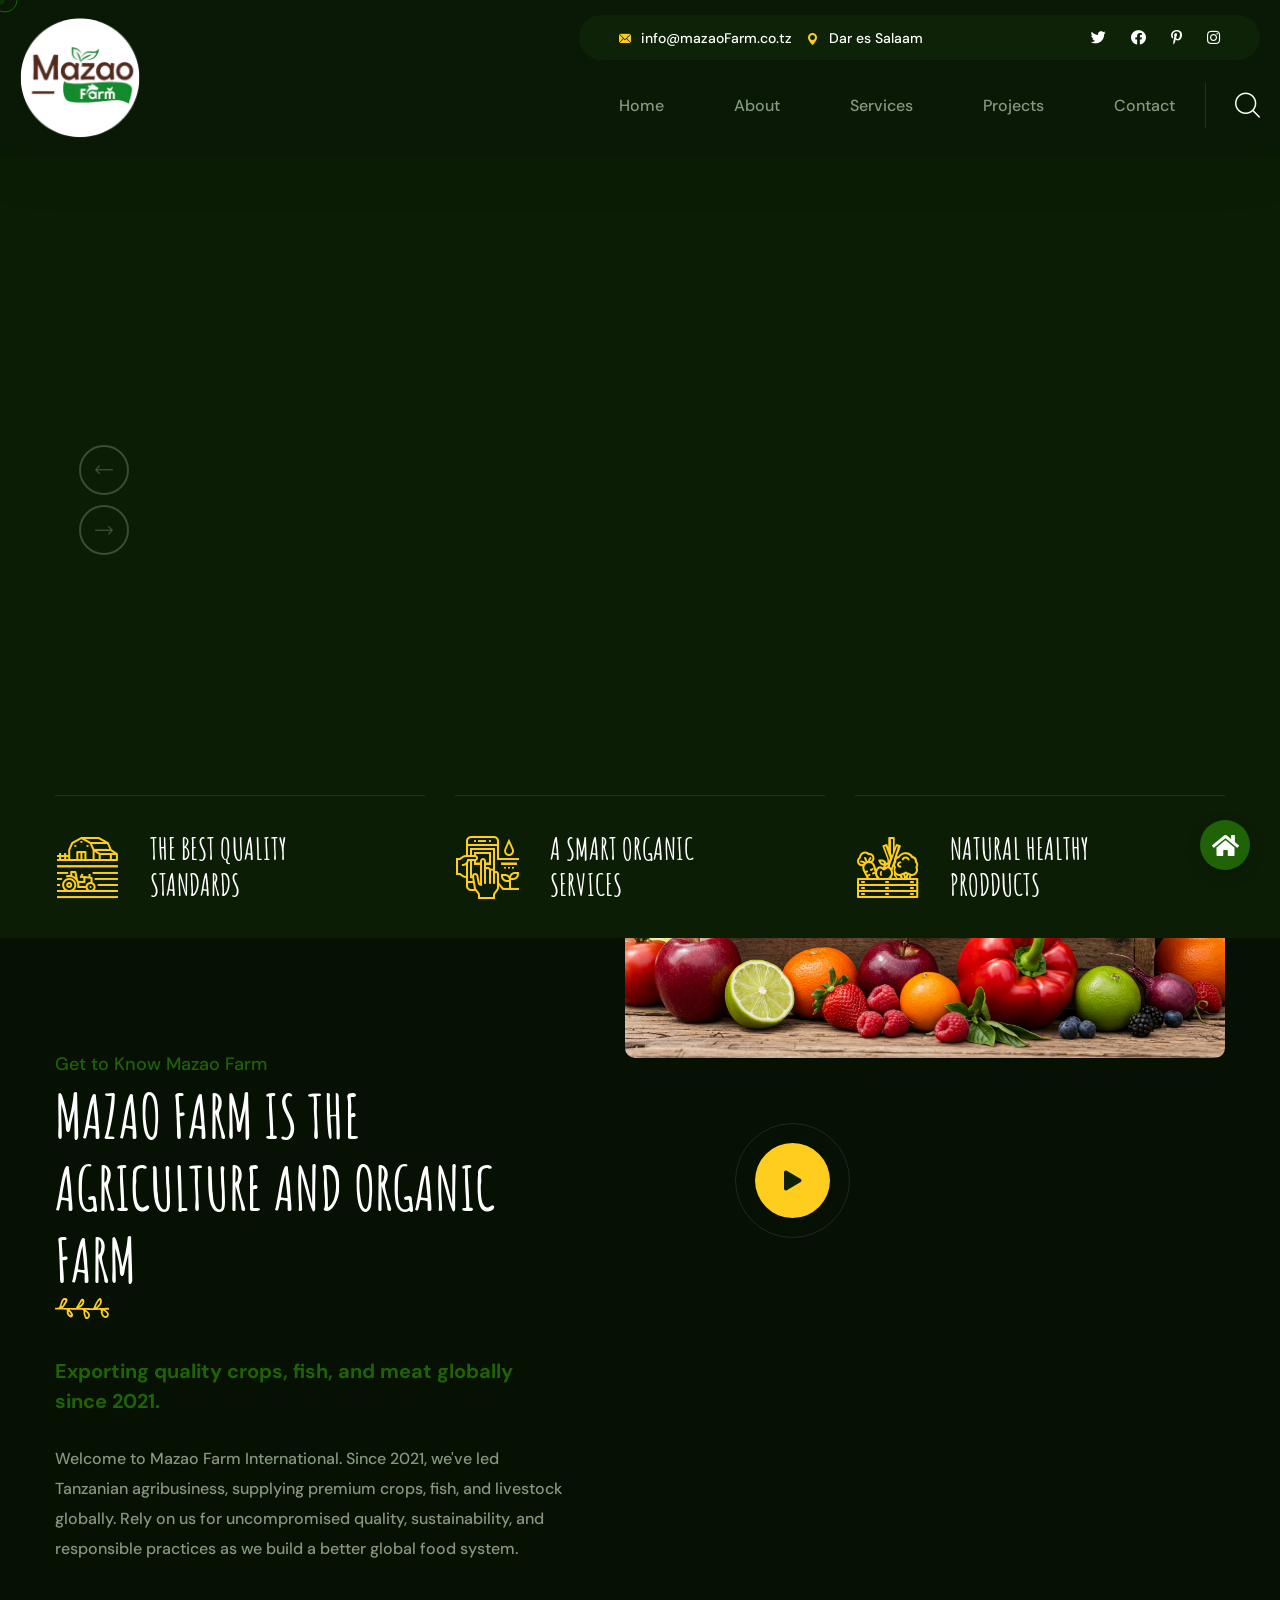
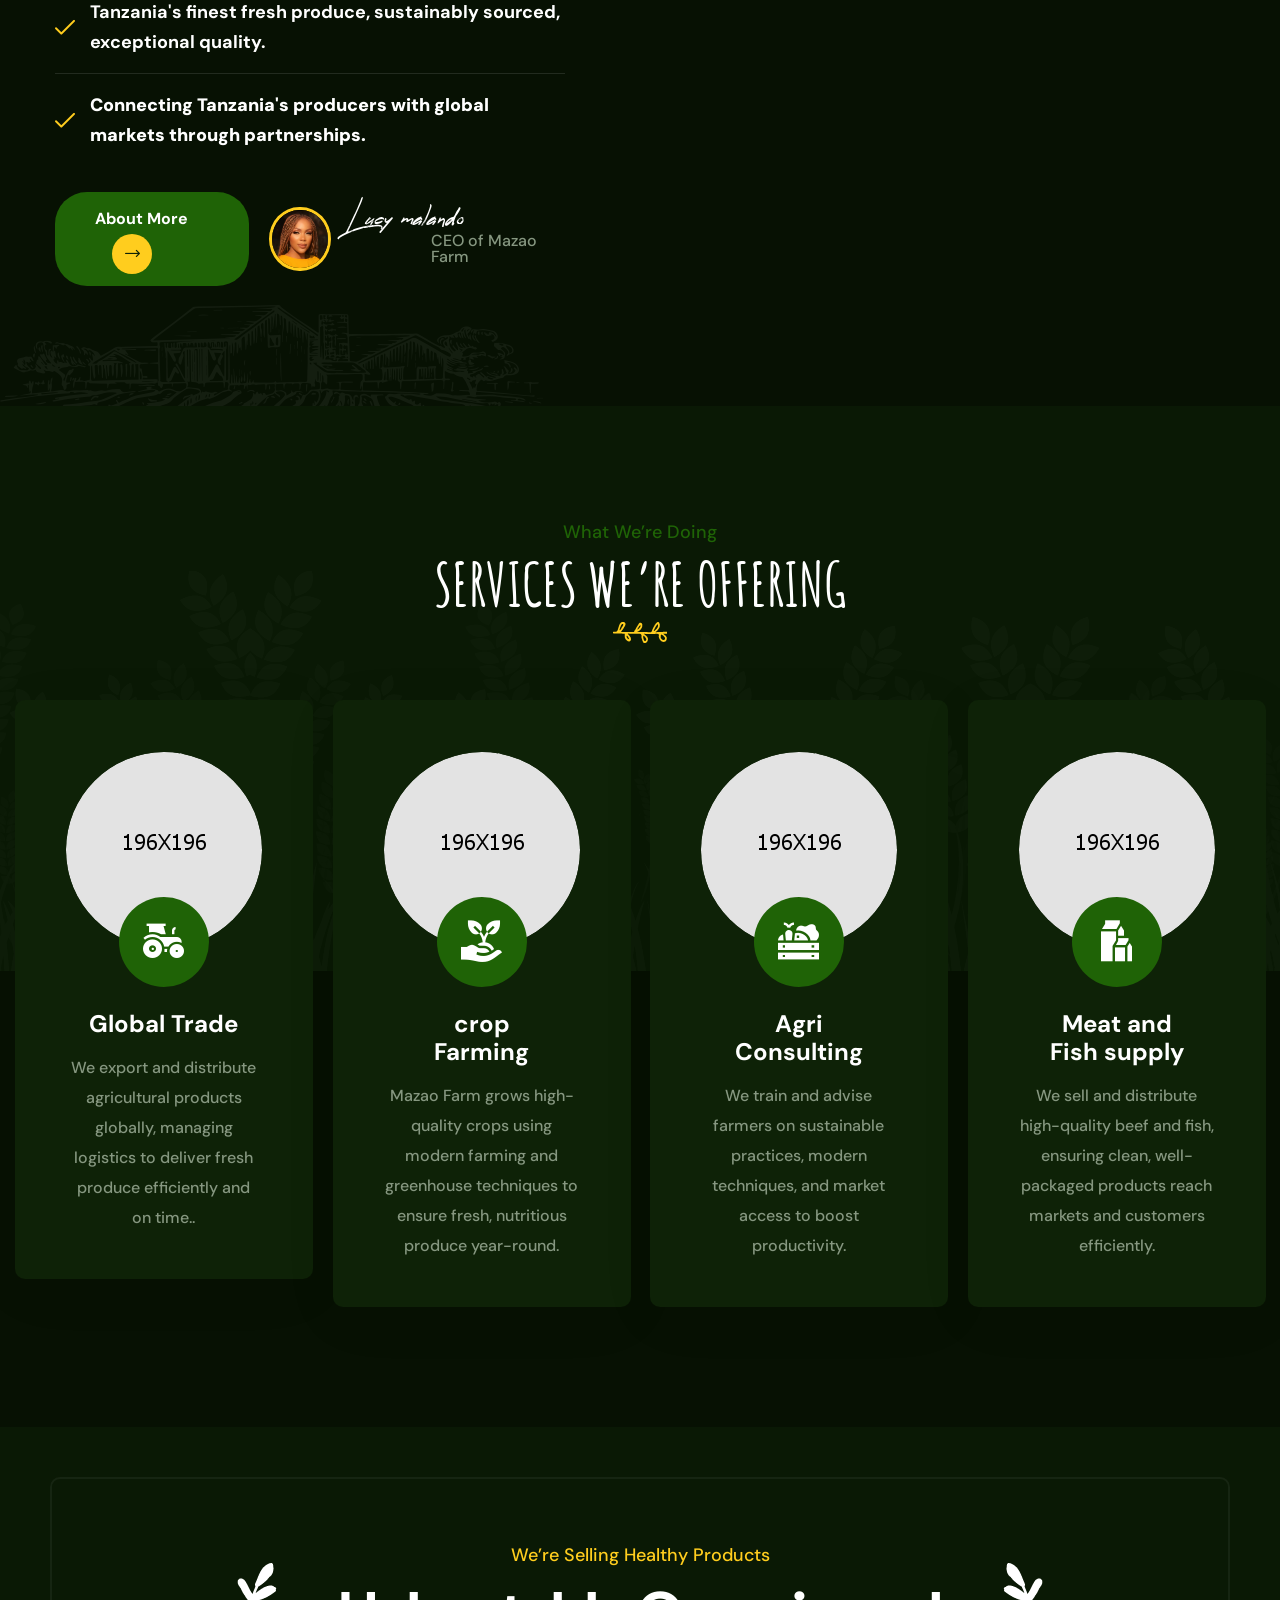
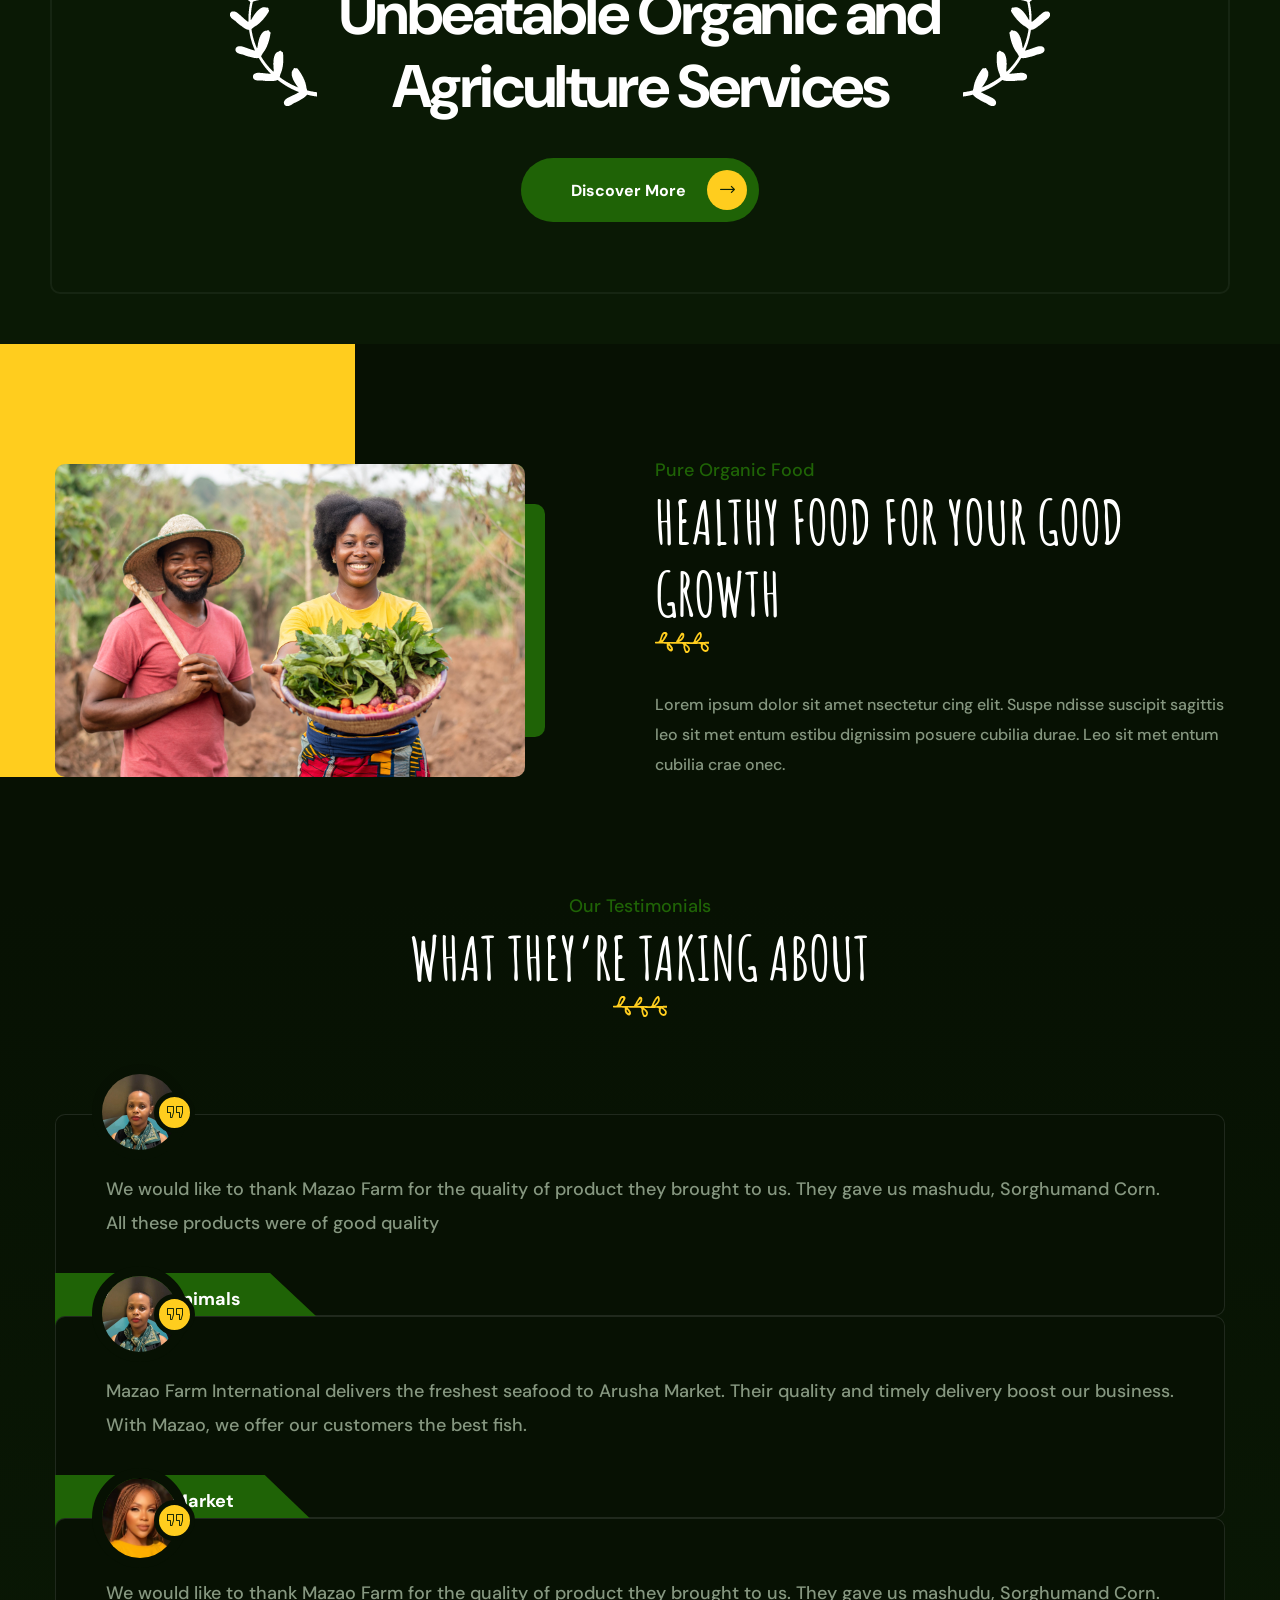
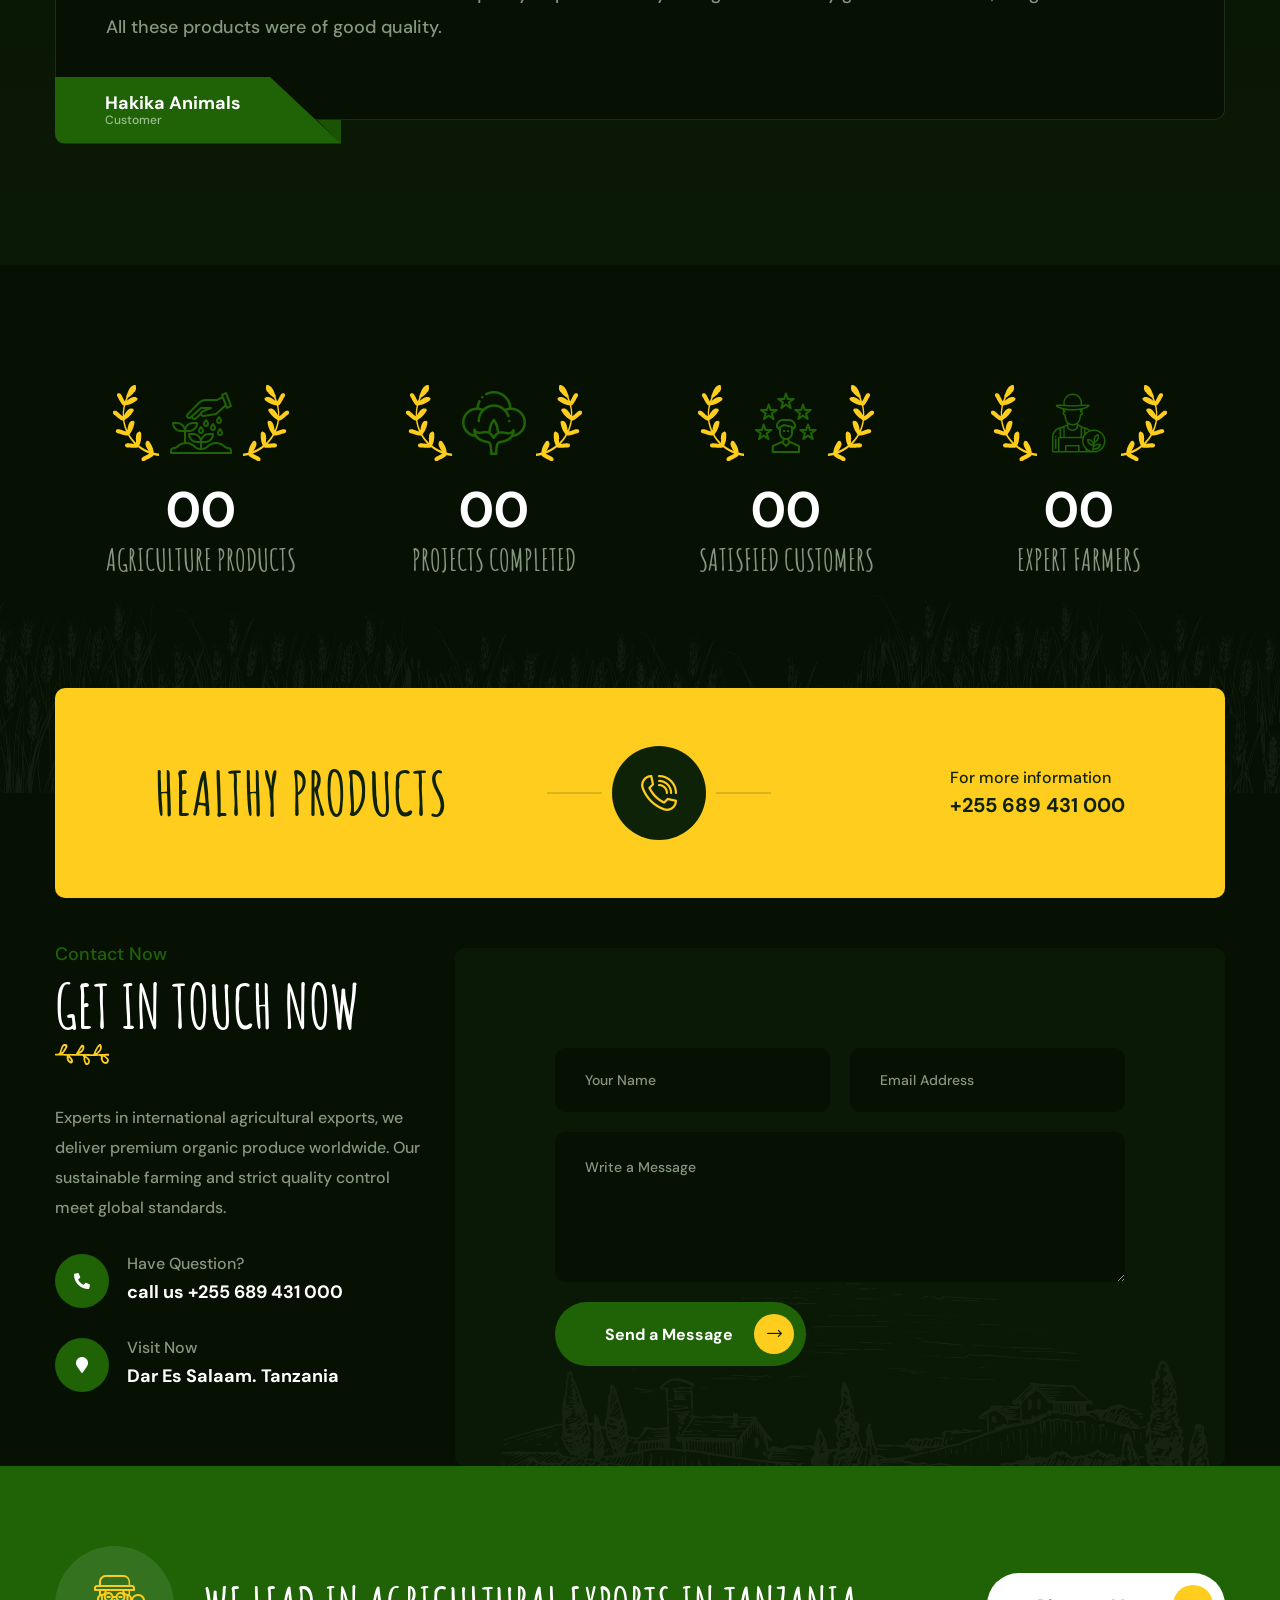
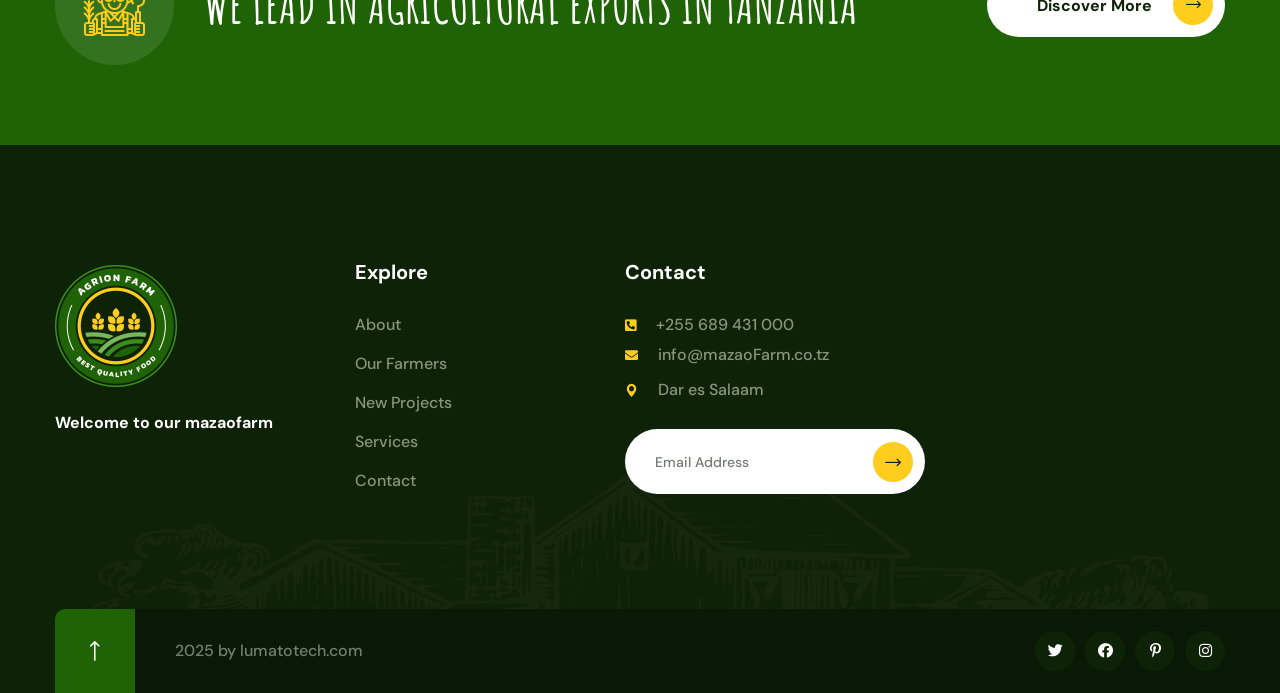
==== index.html @ 0cb4d377 "lazy loading" ====
<!DOCTYPE html>
<html lang="en">

<head>
    <meta charset="UTF-8" />
    <meta name="viewport" content="width=device-width, initial-scale=1.0" />
    <title> Mazao Farm</title>
    <!-- favicons Icons -->
    <link rel="apple-touch-icon" sizes="180x180" href="assets/images/favicons/apple-touch-icon.png" />
    <link rel="icon" type="image/png" sizes="32x32" href="assets/images/favicons/favicon-32x32.png" />
    <link rel="icon" type="image/png" sizes="16x16" href="assets/images/favicons/favicon-16x16.png" />
    <link rel="manifest" href="assets/images/favicons/site.webmanifest" />
    <meta name="description" content="Mazao Farm - Premium Agricultural Products and Services" />

    <!-- Preload critical resources -->
    <link rel="preload" href="assets/images/backgrounds/main-slider-1-1.jpg" as="image" media="(min-width: 768px)">
    <link rel="preload" href="assets/vendors/fontawesome/webfonts/fa-solid-900.woff2" as="font" type="font/woff2"
        crossorigin>
    <link rel="preconnect" href="https://fonts.gstatic.com" crossorigin>
    <link rel="dns-prefetch" href="https://fonts.gstatic.com">

    <!-- Preload critical CSS -->
    <link rel="preload" href="assets/css/performance.css" as="style" onload="this.onload=null;this.rel='stylesheet'">
    <noscript>
        <link rel="stylesheet" href="assets/css/performance.css">
    </noscript>

    <!-- fonts -->
    <link rel="preconnect" href="https://fonts.googleapis.com">

    <link rel="preconnect" href="https://fonts.gstatic.com" crossorigin>

    <link
        href="https://fonts.googleapis.com/css2?family=DM+Sans:ital,wght@0,400;0,500;0,700;1,400;1,500;1,700&display=swap"
        rel="stylesheet">
    <link href="https://fonts.googleapis.com/css2?family=Amatic+SC:wght@400;700&display=swap" rel="stylesheet">

    <link rel="stylesheet" href="assets/vendors/bootstrap/css/bootstrap.min.css" />
    <link rel="stylesheet" href="assets/vendors/animate/animate.min.css" />
    <link rel="stylesheet" href="assets/vendors/animate/custom-animate.css" />
    <link rel="stylesheet" href="assets/vendors/fontawesome/css/all.min.css" />
    <link rel="stylesheet" href="assets/vendors/jarallax/jarallax.css" />
    <link rel="stylesheet" href="assets/vendors/jquery-magnific-popup/jquery.magnific-popup.css" />
    <link rel="stylesheet" href="assets/vendors/nouislider/nouislider.min.css" />
    <link rel="stylesheet" href="assets/vendors/nouislider/nouislider.pips.css" />
    <link rel="stylesheet" href="assets/vendors/odometer/odometer.min.css" />
    <link rel="stylesheet" href="assets/vendors/swiper/swiper.min.css" />
    <link rel="stylesheet" href="assets/vendors/agrion-icons/style.css">
    <link rel="stylesheet" href="assets/vendors/tiny-slider/tiny-slider.min.css" />
    <link rel="stylesheet" href="assets/vendors/reey-font/stylesheet.css" />
    <link rel="stylesheet" href="assets/vendors/owl-carousel/owl.carousel.min.css" />
    <link rel="stylesheet" href="assets/vendors/owl-carousel/owl.theme.default.min.css" />
    <link rel="stylesheet" href="assets/vendors/bxslider/jquery.bxslider.css" />
    <link rel="stylesheet" href="assets/vendors/bootstrap-select/css/bootstrap-select.min.css" />
    <link rel="stylesheet" href="assets/vendors/vegas/vegas.min.css" />
    <link rel="stylesheet" href="assets/vendors/jquery-ui/jquery-ui.css" />
    <link rel="stylesheet" href="assets/vendors/timepicker/timePicker.css" />

    <!-- template styles -->
    <link rel="stylesheet" href="assets/css/agrion.css" />
    <link rel="stylesheet" href="assets/css/agrion-responsive.css" />
    <link rel="stylesheet" href="assets/css/agrion-dark.css" />
    <link rel="stylesheet" href="assets/css/fixed-home-btn.css" />
    <link rel="stylesheet" href="assets/css/performance.css" media="print" onload="this.media='all'" />
</head>

<body class="custom-cursor no-js">

    <div class="custom-cursor__cursor"></div>
    <div class="custom-cursor__cursor-two"></div>





    <div class="preloader" aria-hidden="true">
        <div class="preloader__image">
            <div class="loading-bg" style="width: 100%; height: 100%;"></div>
        </div>
    </div>
    <!-- /.preloader -->


    <div class="page-wrapper">
        <header class="main-header">
            <div class="main-header__wrapper">
                <div class="main-header__wrapper-inner">
                    <div class="main-header__logo">
                        <a href="index.html"><img src="assets/images/resources/logo-1.png" alt="" width="122"
                                height="122"></a>
                    </div>
                    <div class="main-header__menu-box">
                        <div class="main-header__menu-box-top">
                            <ul class="list-unstyled main-header__contact-list">
                                <li>
                                    <div class="icon">
                                        <i class="icon-email"></i>
                                    </div>
                                    <div class="text">
                                        <p><a href="mailto:info@mazaoFarm.co.tz">info@mazaoFarm.co.tz</a></p>
                                    </div>
                                </li>
                                <li>
                                    <div class="icon">
                                        <i class="icon-pin"></i>
                                    </div>
                                    <div class="text">
                                        <p>Dar es Salaam</p>
                                    </div>
                                </li>
                            </ul>
                            <div class="main-header__social">
                                <a href="#"><i class="fab fa-twitter"></i></a>
                                <a href="#"><i class="fab fa-facebook"></i></a>
                                <a href="#"><i class="fab fa-pinterest-p"></i></a>
                                <a href="#"><i class="fab fa-instagram"></i></a>
                            </div>
                        </div>
                        <div class="main-header__menu-box-bottom">
                            <nav class="main-menu">
                                <div class="main-menu__wrapper">
                                    <div class="main-menu__wrapper-inner">
                                        <div class="main-menu__left">
                                            <div class="main-menu__main-menu-box">
                                                <a href="#" class="mobile-nav__toggler"><i class="fa fa-bars"></i></a>
                                                <ul class="main-menu__list">
                                                    <li>
                                                        <a href="#">Home</a>
                                                    </li>
                                                    <li>
                                                        <a href="#about">About</a>
                                                    </li>
                                                    <li class="dropdown">
                                                        <a href="#services">Services</a>
                                                        <ul class="shadow-box">
                                                            <li><a href="#services">Crop Farming</a>
                                                            </li>
                                                            <li><a href="#services">Agri Consulting</a>
                                                            </li>
                                                            <li><a href="#services">Meat and Fish supply</a></li>

                                                        </ul>
                                                    </li>
                                                    <li class="dropdown">
                                                        <a href="#">Projects</a>
                                                        <ul class="shadow-box">
                                                            <li><a href="#">Hakika Animals</a></li>
                                                            <li><a href="#">Arusha Market</a></li>
                                                            <li><a href="#">Hakika Fisheries</a></li>
                                                        </ul>
                                                    </li>
                                                    <li>
                                                        <a href="#contacts">Contact</a>
                                                    </li>
                                                </ul>
                                            </div>
                                        </div>
                                        <div class="main-menu__right">
                                            <div class="main-menu__search-cart-btn-box">
                                                <div class="main-menu__search-box">
                                                    <a href="#"
                                                        class="main-menu__search search-toggler icon-magnifying-glass"></a>
                                                </div>
                                                <div class="main-menu__cart-box">
                                                    <a href="cart.html" class="main-menu__cart icon-shopping-cart"></a>
                                                </div>
                                                <div class="main-menu__btn-box">
                                                    <a href="contact.html" class="thm-btn main-menu__btn">Get Free Quote
                                                        <i class="icon-right-arrow"></i> </a>
                                                </div>
                                            </div>
                                        </div>
                                    </div>
                                </div>
                            </nav>
                        </div>
                    </div>
                    <div class="main-header__phone-contact-box">
                        <div class="main-header__phone-number">
                            <a href="tel:9200886823">+92 (0088) 6823</a>
                        </div>
                        <div class="main-header__call-box">
                            <div class="main-header__call-inner">
                                <div class="main-header__call-icon">
                                    <span class="fas fa-phone"></span>
                                </div>
                            </div>
                        </div>
                    </div>
                </div>
            </div>
        </header>

        <div class="stricky-header stricked-menu main-menu">
            <div class="sticky-header__content"></div><!-- /.sticky-header__content -->
        </div><!-- /.stricky-header -->

        <!--Main Slider Start-->
        <section class="main-slider clearfix">
            <div class="swiper-container thm-swiper__slider" data-swiper-options='{"slidesPerView": 1, "loop": true,
                "effect": "fade",
                "pagination": {
                "el": "#main-slider-pagination",
                "type": "bullets",
                "clickable": true
                },
                "navigation": {
                "nextEl": "#main-slider__swiper-button-next",
                "prevEl": "#main-slider__swiper-button-prev"
                },
                "autoplay": {
                "delay": 5000
                }}'>
                <div class="swiper-wrapper">

                    <div class="swiper-slide">
                        <div class="image-layer" data-background="assets/images/backgrounds/main-slider-1-1.jpg"></div>
                        <!-- /.image-layer -->
                        <div class="container">
                            <div class="row">
                                <div class="col-xl-12">
                                    <div class="main-slider__content">
                                        <p class="main-slider__sub-title">We deliver quality products</p>
                                        <h2 class="main-slider__title">Agriculture.</h2>
                                        <div class="main-slider__btn-box">
                                            <a href="#" class="thm-btn main-slider__btn">Discover More <i
                                                    class="icon-right-arrow"></i> </a>
                                        </div>
                                    </div>
                                </div>
                            </div>
                        </div>
                    </div>

                    <div class="swiper-slide">
                        <div class="image-layer" data-background="assets/images/backgrounds/main-slider-1-2.jpg"></div>
                        <!-- /.image-layer -->
                        <div class="container">
                            <div class="row">
                                <div class="col-xl-12">
                                    <div class="main-slider__content">
                                        <p class="main-slider__sub-title">We are Producing Natural Products</p>
                                        <h2 class="main-slider__title">Agriculture.</h2>
                                        <div class="main-slider__btn-box">
                                            <a href="#" class="thm-btn main-slider__btn">Discover More <i
                                                    class="icon-right-arrow"></i> </a>
                                        </div>
                                    </div>
                                </div>
                            </div>
                        </div>
                    </div>

                    <div class="swiper-slide">
                        <div class="image-layer" data-background="assets/images/backgrounds/main-slider-1-3.jpg"></div>
                        <!-- /.image-layer -->
                        <div class="container">
                            <div class="row">
                                <div class="col-xl-12">
                                    <div class="main-slider__content">
                                        <p class="main-slider__sub-title">We are Producing Natural Products</p>
                                        <h2 class="main-slider__title">Agriculture.</h2>
                                        <div class="main-slider__btn-box">
                                            <a href="#about" class="thm-btn main-slider__btn">Discover More <i
                                                    class="icon-right-arrow"></i> </a>
                                        </div>
                                    </div>
                                </div>
                            </div>
                        </div>
                    </div>


                </div>

                <div class="swiper-pagination" id="main-slider-pagination"></div>

                <!-- If we need navigation buttons -->
                <div class="main-slider__nav">
                    <div class="swiper-button-prev" id="main-slider__swiper-button-next">
                        <i class="icon-right-arrow"></i>
                    </div>
                    <div class="swiper-button-next" id="main-slider__swiper-button-prev">
                        <i class="icon-right-arrow"></i>
                    </div>
                </div>

            </div>
        </section>
        <!--Main Slider End-->

        <!--Feature One Start-->
        <section class="feature-one">
            <div class="container">
                <div class="row">
                    <!--Feature One Single Start-->
                    <div class="col-xl-4 col-lg-4 col-md-4">
                        <div class="feature-one__single">
                            <div class="feature-one__icon">
                                <span class="icon-farm"></span>
                            </div>
                            <div class="feature-one__content">
                                <h3 class="feature-one__title">the Best Quality <br> Standards</h3>
                            </div>
                        </div>
                    </div>
                    <!--Feature One Single End-->
                    <!--Feature One Single Start-->
                    <div class="col-xl-4 col-lg-4 col-md-4">
                        <div class="feature-one__single">
                            <div class="feature-one__icon">
                                <span class="icon-agriculture"></span>
                            </div>
                            <div class="feature-one__content">
                                <h3 class="feature-one__title">a Smart organic <br> services</h3>
                            </div>
                        </div>
                    </div>
                    <!--Feature One Single End-->
                    <!--Feature One Single Start-->
                    <div class="col-xl-4 col-lg-4 col-md-4">
                        <div class="feature-one__single">
                            <div class="feature-one__icon">
                                <span class="icon-harvest"></span>
                            </div>
                            <div class="feature-one__content">
                                <h3 class="feature-one__title">Natural Healthy <br> prodducts</h3>
                            </div>
                        </div>
                    </div>
                    <!--Feature One Single End-->
                </div>
            </div>
        </section>
        <!--Feature One End-->

        <!--About One Start-->
        <section class="about-one" id="about">
            <div class="about-one-shape-1 float-bob-x">
                <img src="assets/images/shapes/about-one-shape-1-dark.png" alt="">
            </div>
            <div class="container">
                <div class="row">
                    <div class="col-xl-6">
                        <div class="about-one__left">
                            <div class="section-title text-left">
                                <span class="section-title__tagline">Get to Know Mazao Farm</span>
                                <h2 class="section-title__title">Mazao Farm is the Agriculture and Organic farm</h2>
                                <div class="section-title__icon">
                                    <img src="assets/images/icon/section-title-icon-1.png" alt="">
                                </div>
                            </div>
                            <p class="about-one__text-1">Exporting quality crops, fish, and meat globally since 2021.
                            </p>
                            <p class="about-one__text-2">Welcome to Mazao Farm International. Since 2021, we've led
                                Tanzanian agribusiness, supplying premium crops, fish, and livestock globally. Rely on
                                us for uncompromised quality, sustainability, and responsible practices as we build a
                                better global food system.</p>
                            <ul class="list-unstyled about-one__points">
                                <li>
                                    <div class="icon">
                                        <span class="icon-tick"></span>
                                    </div>
                                    <div class="text">
                                        <p>Tanzania's finest fresh produce, sustainably sourced, exceptional quality.
                                        </p>
                                    </div>
                                </li>
                                <hr>
                                <li>
                                    <div class="icon">
                                        <span class="icon-tick"></span>
                                    </div>
                                    <div class="text">
                                        <p><strong>Connecting Tanzania's producers with global markets through
                                                partnerships.</strong></p>
                                    </div>
                                </li>
                            </ul>
                            <div class="about-one__btn-and-ceo">
                                <div class="about-one__btn-box">
                                    <a href="#" class="thm-btn about-one__btn">About More <i
                                            class="icon-right-arrow"></i> </a>
                                </div>
                                <div class="about-one__ceo">
                                    <div class="about-one__ceo-img">
                                        <img src="assets/images/resources/about-one-ceo-img.jpg" alt="">
                                    </div>
                                    <div class="about-one__ceo-content">
                                        <h4 class="about-one__ceo-name">Lucy malando</h4>
                                        <p class="about-one__ceo-title">CEO of Mazao Farm</p>
                                    </div>
                                </div>
                            </div>
                        </div>
                    </div>
                    <div class="col-xl-6">
                        <div class="about-one__right">
                            <div class="about-one__img-box wow slideInRight" data-wow-delay="100ms"
                                data-wow-duration="2500ms">
                                <div class="about-one__img-one">
                                    <img src="assets/images/resources/about-one-img-1.jpg" alt="">
                                </div>
                                <div class="about-one__img-two">
                                    <img src="assets/images/resources/about-one-img-2.jpg" alt="" width="122"
                                        height="122">
                                </div>
                                <div class="about-one__video-link">
                                    <a href="https://www.youtube.com/watch?v=LNobj_QTq3E&t=19s" class="video-popup">
                                        <div class="about-one__video-icon">
                                            <span class="fa fa-play"></span>
                                            <i class="ripple"></i>
                                        </div>
                                    </a>
                                </div>
                            </div>
                        </div>
                    </div>
                </div>
            </div>
        </section>
        <!--About One End-->

        <!--Services One Start-->
        <section class="services-one" id="services">
            <div class="services-one__bg"
                style="background-image: url(assets/images/shapes/services-one-shape-1-dark.png);">
            </div>
            <div class="container">
                <div class="section-title text-center">
                    <span class="section-title__tagline">What We’re Doing</span>
                    <h2 class="section-title__title">Services We’re offering</h2>
                    <div class="section-title__icon">
                        <img src="assets/images/icon/section-title-icon-1.png" alt="">
                    </div>
                </div>
                <div class="row">
                    <!--Services One Single Start-->
                    <div class="col-xl-3 col-lg-6 col-md-6 wow fadeInLeft" data-wow-delay="100ms">
                        <div class="services-one__single">
                            <div class="services-one__img-box">
                                <div class="services-one__img">
                                    <img src="assets/images/services/services-one-1.jpg" alt="">
                                </div>
                                <div class="services-one__icon">
                                    <span class="icon-tractor"></span>
                                </div>
                            </div>
                            <div class="services-one__content">
                                <h3 class="services-one__title"><a href="agriculture-products.html">Global Trade</a>
                                </h3>
                                <p class="services-one__text">We export and distribute agricultural products globally,
                                    managing logistics to deliver fresh produce efficiently and on time..
                                </p>
                            </div>
                        </div>
                    </div>
                    <!--Services One Single End-->
                    <!--Services One Single Start-->
                    <div class="col-xl-3 col-lg-6 col-md-6 wow fadeInLeft" data-wow-delay="200ms">
                        <div class="services-one__single">
                            <div class="services-one__img-box">
                                <div class="services-one__img">
                                    <img src="assets/images/services/services-one-2.jpg" alt="" width="196"
                                        height="196">
                                </div>
                                <div class="services-one__icon">
                                    <span class="icon-organic-food"></span>
                                </div>
                            </div>
                            <div class="services-one__content">
                                <h3 class="services-one__title"><a href="organic-products.html">crop
                                        <br> Farming</a></h3>
                                <p class="services-one__text">Mazao Farm grows high-quality crops using modern farming
                                    and greenhouse techniques to ensure fresh, nutritious produce
                                    year-round.
                                </p>
                            </div>
                        </div>
                    </div>
                    <!--Services One Single End-->
                    <!--Services One Single Start-->
                    <div class="col-xl-3 col-lg-6 col-md-6 wow fadeInLeft" data-wow-delay="300ms">
                        <div class="services-one__single">
                            <div class="services-one__img-box">
                                <div class="services-one__img">
                                    <img src="assets/images/services/services-one-3.jpg" alt="">
                                </div>
                                <div class="services-one__icon">
                                    <span class="icon-vegetables"></span>
                                </div>
                            </div>
                            <div class="services-one__content">
                                <h3 class="services-one__title"><a href="fresh-vegetables.html">Agri
                                        <br> Consulting</a></h3>
                                <p class="services-one__text">We train and advise farmers on sustainable practices,
                                    modern techniques, and market access to boost productivity.</p>
                            </div>
                        </div>
                    </div>
                    <!--Services One Single End-->
                    <!--Services One Single Start-->
                    <div class="col-xl-3 col-lg-6 col-md-6 wow fadeInLeft" data-wow-delay="400ms">
                        <div class="services-one__single">
                            <div class="services-one__img-box">
                                <div class="services-one__img">
                                    <img src="assets/images/services/services-one-4.jpg" alt="">
                                </div>
                                <div class="services-one__icon">
                                    <span class="icon-dairy"></span>
                                </div>
                            </div>
                            <div class="services-one__content">
                                <h3 class="services-one__title"><a href="dairy-products.html">Meat and <br> Fish
                                        supply</a>
                                </h3>
                                <p class="services-one__text">We sell and distribute high-quality beef and fish,
                                    ensuring clean, well-packaged products reach markets and customers
                                    efficiently.
                                </p>
                            </div>
                        </div>
                    </div>
                    <!--Services One Single End-->
                </div>
            </div>
        </section>
        <!--Services One End-->

        <!--Brand One Start-->

        <!--Brand One End-->

        <!--Unbeatable One Start-->
        <section class="unbeatable-one">
            <div class="unbeatable-one__bg  jarallax" data-jarallax data-speed="0.2" data-imgPosition="50% 0%"
                style="background-image: url(assets/images/backgrounds/unbeatable-one-bg.jpg); width: 1920; height: 1200;">
            </div>
            <div class="container">
                <div class="unbeatable-one__inner text-center">
                    <div class="unbeatable-one__content">
                        <div class="unbeatable-one__shape-one wow slideInLeft" data-wow-delay="100ms"
                            data-wow-duration="2500ms">
                            <img src="assets/images/shapes/unbeatable-shape-1.png" alt="" class="float-bob-y">
                        </div>
                        <div class="unbeatable-one__shape-two wow slideInRight" data-wow-delay="100ms"
                            data-wow-duration="2500ms">
                            <img src="assets/images/shapes/unbeatable-shape-2.png" alt="" class="float-bob-y">
                        </div>
                        <p class="unbeatable-one__tagline">We’re Selling Healthy Products</p>
                        <h3 class="unbeatable-one__title">Unbeatable Organic and
                            <br> Agriculture Services
                        </h3>
                        <div class="unbeatable-one__btn-box">
                            <a href="#" class="thm-btn unbeatable-one__btn">Discover More <i
                                    class="icon-right-arrow"></i> </a>
                        </div>
                    </div>
                </div>
            </div>
        </section>
        <!--Unbeatable One End-->

        <!--Healthey Food One Start-->
        <section class="healthy-food-one">
            <div class="healthy-food-one__bg float-bob-x"
                style="background-image: url(assets/images/shapes/healthy-food-one-shape-1.png);"></div>
            <div class="container">
                <div class="row">
                    <div class="col-xl-6">
                        <div class="healthy-food-one__left">
                            <div class="healthy-food-one__img">
                                <img src="assets/images/resources/healthy-food-one-1.jpg" alt="">
                            </div>
                        </div>
                    </div>
                    <div class="col-xl-6">
                        <div class="healthy-food-one__right">
                            <div class="section-title text-left">
                                <span class="section-title__tagline">Pure Organic Food</span>
                                <h2 class="section-title__title">Healthy food for your good
                                    growth</h2>
                                <div class="section-title__icon">
                                    <img src="assets/images/icon/section-title-icon-1.png" alt="">
                                </div>
                            </div>
                            <p class="healthy-food-one__text">Lorem ipsum dolor sit amet nsectetur cing elit. Suspe
                                ndisse suscipit sagittis leo sit met entum estibu dignissim posuere cubilia durae. Leo
                                sit met entum cubilia crae onec.</p>

                        </div>
                    </div>
                </div>
            </div>
        </section>
        <!--Healthey Food One End-->

        <!--Testimonial One Start-->
        <section class="testimonial-one">
            <div class="container">
                <div class="row">
                    <div class="col-xl-12">
                        <div class="testimonial-one__top">
                            <div class="section-title text-center">
                                <span class="section-title__tagline">Our Testimonials</span>
                                <h2 class="section-title__title">What They’re taking about</h2>
                                <div class="section-title__icon">
                                    <img src="assets/images/icon/section-title-icon-1.png" alt="">
                                </div>
                            </div>
                        </div>
                        <div class="testimonial-one__bottom">
                            <div class="testimonial-one__carousel owl-carousel owl-theme thm-owl__carousel"
                                data-owl-options='{
                                "loop": true,
                                "autoplay": true,
                                "margin": 30,
                                "nav": false,
                                "dots": false,
                                "smartSpeed": 500,
                                "autoplayTimeout": 10000,
                                "navText": ["<span class=\"icon-left-arrow\"></span>","<span class=\"icon-right-arrow1\"></span>"],
                                "responsive": {
                                    "0": {
                                        "items": 1
                                    },
                                    "768": {
                                        "items": 2
                                    },
                                    "992": {
                                        "items": 2
                                    },
                                    "1200": {
                                        "items": 3
                                    }
                                }
                            }'>
                                <!--Testimonial One Single Start-->
                                <div class="item">
                                    <div class="testimonial-one__single">
                                        <div class="testimonial-one__content">
                                            <p class="testimonial-one__text">We would like to thank Mazao Farm for the
                                                quality of
                                                product they brought to us. They gave us mashudu,
                                                Sorghumand Corn. All these products were of good quality</p>
                                            <div class="testimonial-one__client-info">
                                                <div class="testimonial-one__client-img">
                                                    <img src="assets/images/testimonial/testimonial-1-2.jpg" alt="">
                                                    <div class="testimonial-one__quote">
                                                        <span class="icon-quote"></span>
                                                    </div>
                                                </div>
                                            </div>
                                        </div>
                                        <div class="testimonial-one__client-details-box">
                                            <div class="testimonial-one__client-details">
                                                <h4 class="testimonial-one__client-name">Hakika Animals</h4>
                                                <p class="testimonial-one__client-sub-title">Customer</p>
                                            </div>
                                        </div>
                                    </div>
                                </div>
                                <!--Testimonial One Single End-->
                                <!--Testimonial One Single Start-->
                                <div class="item">
                                    <div class="testimonial-one__single">
                                        <div class="testimonial-one__content">
                                            <p class="testimonial-one__text">Mazao Farm International delivers the
                                                freshest seafood to Arusha
                                                Market. Their quality and timely delivery boost our business. With
                                                Mazao, we offer our customers the best fish.</p>
                                            <div class="testimonial-one__client-info">
                                                <div class="testimonial-one__client-img">
                                                    <img src="assets/images/testimonial/testimonial-1-2.jpg" alt="">
                                                    <div class="testimonial-one__quote">
                                                        <span class="icon-quote"></span>
                                                    </div>
                                                </div>
                                            </div>
                                        </div>
                                        <div class="testimonial-one__client-details-box">
                                            <div class="testimonial-one__client-details">
                                                <h4 class="testimonial-one__client-name">Arusha Market</h4>
                                                <p class="testimonial-one__client-sub-title">Customer</p>
                                            </div>
                                        </div>
                                    </div>
                                </div>
                                <!--Testimonial One Single End-->
                                <!--Testimonial One Single Start-->
                                <div class="item">
                                    <div class="testimonial-one__single">
                                        <div class="testimonial-one__content">
                                            <p class="testimonial-one__text">We would like to thank Mazao Farm for the
                                                quality of
                                                product they brought to us. They gave us mashudu,
                                                Sorghumand Corn. All these products were of good quality.</p>
                                            <div class="testimonial-one__client-info">
                                                <div class="testimonial-one__client-img">
                                                    <img src="assets/images/testimonial/testimonial-1-6.jpg" alt="">
                                                    <div class="testimonial-one__quote">
                                                        <span class="icon-quote"></span>
                                                    </div>
                                                </div>
                                            </div>
                                        </div>
                                        <div class="testimonial-one__client-details-box">
                                            <div class="testimonial-one__client-details">
                                                <h4 class="testimonial-one__client-name">Hakika Animals</h4>
                                                <p class="testimonial-one__client-sub-title">Customer</p>
                                            </div>
                                        </div>
                                    </div>
                                </div>
                                <!--Testimonial One Single End-->
                            </div>
                        </div>
                    </div>
                </div>
            </div>
        </section>
        <!--Testimonial One End-->

        <!--Counter One Start-->
        <section class="counter-one">
            <div class="counter-one__bg"
                style="background-image: url(assets/images/shapes/counter-one-shape-3-dark.png);">
            </div>
            <div class="container">
                <div class="row">
                    <div class="col-xl-12">
                        <div class="counter-one__inner">
                            <ul class="list-unstyled counter-one__list">
                                <li class="counter-one__single wow fadeInLeft" data-wow-delay="100ms">
                                    <div class="counter-one__icon">
                                        <span class="icon-seeds"></span>
                                        <div class="counter-one__shape-one">
                                            <img src="assets/images/shapes/counter-one-shape-1.png" alt="">
                                        </div>
                                        <div class="counter-one__shape-two">
                                            <img src="assets/images/shapes/counter-one-shape-2.png" alt="">
                                        </div>
                                    </div>
                                    <div class="counter-one__content-box count-box">
                                        <h3 class="count-text" data-stop="50" data-speed="1500">00</h3>
                                        <p class="counter-one__text">Agriculture Products</p>
                                    </div>
                                </li>
                                <li class="counter-one__single wow fadeInLeft" data-wow-delay="200ms">
                                    <div class="counter-one__icon">
                                        <span class="icon-cotton"></span>
                                        <div class="counter-one__shape-one">
                                            <img src="assets/images/shapes/counter-one-shape-1.png" alt="">
                                        </div>
                                        <div class="counter-one__shape-two">
                                            <img src="assets/images/shapes/counter-one-shape-2.png" alt="">
                                        </div>
                                    </div>
                                    <div class="counter-one__content-box count-box">
                                        <h3 class="count-text" data-stop="75" data-speed="1500">00</h3>
                                        <p class="counter-one__text">Projects completed</p>
                                    </div>
                                </li>
                                <li class="counter-one__single wow fadeInLeft" data-wow-delay="300ms">
                                    <div class="counter-one__icon">
                                        <span class="icon-customer"></span>
                                        <div class="counter-one__shape-one">
                                            <img src="assets/images/shapes/counter-one-shape-1.png" alt="">
                                        </div>
                                        <div class="counter-one__shape-two">
                                            <img src="assets/images/shapes/counter-one-shape-2.png" alt="">
                                        </div>
                                    </div>
                                    <div class="counter-one__content-box count-box">
                                        <h3 class="count-text" data-stop="23" data-speed="1500">00</h3>
                                        <p class="counter-one__text">satisfied customers</p>
                                    </div>
                                </li>
                                <li class="counter-one__single wow fadeInLeft" data-wow-delay="400ms">
                                    <div class="counter-one__icon">
                                        <span class="icon-farmer"></span>
                                        <div class="counter-one__shape-one">
                                            <img src="assets/images/shapes/counter-one-shape-1.png" alt="">
                                        </div>
                                        <div class="counter-one__shape-two">
                                            <img src="assets/images/shapes/counter-one-shape-2.png" alt="">
                                        </div>
                                    </div>
                                    <div class="counter-one__content-box count-box">
                                        <h3 class="count-text" data-stop="108" data-speed="1500">00</h3>
                                        <p class="counter-one__text">Expert farmers</p>
                                    </div>
                                </li>
                            </ul>
                        </div>
                    </div>
                </div>
            </div>
        </section>
        <!--Counter One End-->

        <!--Call One Start-->
        <section class="call-one">
            <div class="container">
                <div class="call-one__inner wow fadeInUp" data-wow-delay="100ms">
                    <div class="call-one__left">
                        <h3 class="call-one__content">Healthy products</h3>
                        <div class="call-one__icon">
                            <span class="icon-phone-ringing"></span>
                        </div>
                    </div>
                    <div class="call-one__right">
                        <div class="call-one__contact-info">
                            <p>For more information</p>
                            <a href="tel:12463330088">+255 689 431 000</a>
                        </div>
                    </div>
                </div>
            </div>
        </section>
        <!--Call One End-->

        <!--Project One Start-->

        <!--Project One End-->

        <!--Contact One Start-->
        <section class="contact-one" style="margin-top: 50px;" id="contacts">
            <div class="container">
                <div class="row">
                    <div class="col-xl-4 col-lg-5">
                        <div class="contact-one__left">
                            <div class="section-title text-left">
                                <span class="section-title__tagline">Contact Now</span>
                                <h2 class="section-title__title">Get in touch now</h2>
                                <div class="section-title__icon">
                                    <img src="assets/images/icon/section-title-icon-1.png" alt="">
                                </div>
                            </div>
                            <p class="contact-one__text">Experts in international agricultural exports, we deliver
                                premium organic produce worldwide. Our sustainable farming and strict quality control
                                meet global standards.</p>
                            <ul class="list-unstyled contact-one__contact-list">
                                <li>
                                    <div class="icon">
                                        <span class="fas fa-phone-alt"></span>
                                    </div>
                                    <div class="content">
                                        <p>Have Question?</p>
                                        <h4><a href="tel:9288009850">call us +255 689 431 000</a></h4>
                                    </div>
                                </li>
                                <li>
                                    <div class="icon">
                                        <span class="fas fa-map-marker"></span>
                                    </div>
                                    <div class="content">
                                        <p>Visit Now</p>
                                        <h4>Dar Es Salaam. Tanzania</h4>
                                    </div>
                                </li>
                            </ul>
                        </div>
                    </div>
                    <div class="col-xl-8 col-lg-7">
                        <div class="contact-one__right">
                            <div class="contact-one__bg float-bob-x"
                                style="background-image: url(assets/images/shapes/contact-one-shape-1.png);"></div>
                            <div class="row">
                                <div class="contact-one__form-box">
                                    <form action="assets/inc/sendemail.php"
                                        class="contact-one__form contact-one-validated" novalidate="novalidate">
                                        <div class="row">
                                            <div class="col-xl-6 col-lg-6 col-md-6">
                                                <div class="contact-one__input-box">
                                                    <input type="text" placeholder="Your Name" name="name">
                                                </div>
                                            </div>
                                            <div class="col-xl-6 col-lg-6 col-md-6">
                                                <div class="contact-one__input-box">
                                                    <input type="email" placeholder="Email Address" name="email">
                                                </div>
                                            </div>
                                        </div>
                                        <div class="row">
                                            <div class="col-xl-12">
                                                <div class="contact-one__input-box text-message-box">
                                                    <textarea name="message" placeholder="Write a Message"></textarea>
                                                </div>
                                                <div class="contact-one__btn-box">
                                                    <a href="#" class="thm-btn contact-one__btn">Send a Message
                                                        <i class="icon-right-arrow"></i> </a>
                                                </div>
                                            </div>
                                        </div>
                                    </form>
                                </div>
                            </div>
                        </div>
                    </div>
                </div>
            </div>
        </section>
        <!--Contact One End-->

        <!--Blog One Start-->

        <!--Blog One End-->

        <!--Cta One Start-->
        <section class="cta-one">
            <div class="cta-one__bg" data-jarallax data-speed="0.2" data-imgPosition="50% 0%"
                style="background-image: url(assets/images/backgrounds/cta-one-bg.jpg);"></div>
            <div class="container">
                <div class="row">
                    <div class="col-xl-12">
                        <div class="cta-one__inner">
                            <div class="cta-one__left">
                                <div class="cta-one__icon">
                                    <span class="icon-agriculture-2"></span>
                                </div>
                                <h3 class="cta-one__title">we lead in agricultural exports in Tanzania
                                </h3>
                            </div>
                            <div class="cta-one__right">
                                <a href="#" class="thm-btn cta-one__btn">Discover More <i class="icon-right-arrow"></i>
                                </a>
                            </div>
                        </div>
                    </div>
                </div>
            </div>
        </section>
        <!--Cta One End-->

        <!--Site Footer Start-->
        <footer class="site-footer">
            <div class="site-footer__top">
                <div class="container">
                    <div class="site-footer__top-inner">
                        <div class="site-footer-shape-1 float-bob-x"
                            style="background-image: url(assets/images/shapes/site-footer-shape-1.png);"></div>
                        <div class="row">
                            <div class="col-xl-3 col-lg-6 col-md-6 wow fadeInUp" data-wow-delay="100ms">
                                <div class="footer-widget__column footer-widget__about">
                                    <div class="footer-widget__logo">
                                        <a href="index.html"><img src="assets/images/resources/footer-logo.png"
                                                alt=""></a>
                                    </div>
                                    <div class="footer-widget__about-text-box">
                                        <p class="footer-widget__about-text">Welcome to our mazaofarm</p>
                                    </div>
                                </div>
                            </div>
                            <div class="col-xl-2 col-lg-6 col-md-6 wow fadeInUp" data-wow-delay="200ms">
                                <div class="footer-widget__column footer-widget__Explore">
                                    <div class="footer-widget__title-box">
                                        <h3 class="footer-widget__title">Explore</h3>
                                    </div>
                                    <ul class="footer-widget__Explore-list list-unstyled">
                                        <li><a href="#">About</a></li>
                                        <li><a href="#">Our Farmers</a></li>
                                        <li><a href="#">New Projects</a></li>
                                        <li><a href="#">Services</a></li>
                                        <li><a href="#">Contact</a></li>
                                    </ul>
                                </div>
                            </div>
                            <div class="col-xl-4 col-lg-6 col-md-6 wow fadeInUp" data-wow-delay="400ms">
                                <div class="footer-widget__column footer-widget__Contact">
                                    <div class="footer-widget__title-box">
                                        <h3 class="footer-widget__title">Contact</h3>
                                    </div>
                                    <ul class="footer-widget__Contact-list list-unstyled">
                                        <li>
                                            <div class="icon">
                                                <span class="fas fa-phone-square-alt"></span>
                                            </div>
                                            <div class="text">
                                                <p><a href="tel:9200886823">+255 689 431 000
                                            </div>
                                        </li>
                                        <li>
                                            <div class="icon">
                                                <span class="fas fa-envelope"></span>
                                            </div>
                                            <div class="text">
                                                <p><a href="mailto:needhelp@company.com">info@mazaoFarm.co.tz</a></p>
                                            </div>
                                        </li>
                                        <li>
                                            <div class="icon">
                                                <span class="icon-pin"></span>
                                            </div>
                                            <div class="text">
                                                <p>Dar es Salaam</p>
                                            </div>
                                        </li>
                                    </ul>
                                    <form class="footer-widget__Contact-form">
                                        <div class="footer-widget__Contact-input-box">
                                            <input type="email" placeholder="Email Address" name="email">
                                            <button type="submit" class="footer-widget__Contact-btn"><i
                                                    class="icon-right-arrow"></i></button>
                                        </div>
                                    </form>
                                </div>
                            </div>
                        </div>
                    </div>
                </div>
            </div>
            <div class="site-footer__bottom">
                <div class="container">
                    <div class="row">
                        <div class="col-xl-12">
                            <div class="site-footer__bottom-inner">
                                <p class="site-footer__bottom-text"> 2025 by <a href="#">
                                        <lumatotech class="com">lumatotech.com</lumatotech>
                                    </a>
                                </p>
                                <div class="site-footer__social">
                                    <a href="#"><i class="fab fa-twitter"></i></a>
                                    <a href="#"><i class="fab fa-facebook"></i></a>
                                    <a href="#"><i class="fab fa-pinterest-p"></i></a>
                                    <a href="#"><i class="fab fa-instagram"></i></a>
                                </div>
                                <div class="site-footer__bottom-scroll">
                                    <a href="#" data-target="html" class="scroll-to-target scroll-to-top"><i
                                            class="icon-up-arrow"></i></a>
                                </div>
                            </div>
                        </div>
                    </div>
                </div>
            </div>
        </footer>
        <!--Site Footer End-->


    </div><!-- /.page-wrapper -->

    <!-- Fixed Home Button -->
    <a href="index.html" class="fixed-home-btn" aria-label="Go to home">
        <i class="fas fa-home"></i>
    </a>


    <div class="mobile-nav__wrapper">
        <div class="mobile-nav__overlay mobile-nav__toggler"></div>
        <!-- /.mobile-nav__overlay -->
        <div class="mobile-nav__content">
            <span class="mobile-nav__close mobile-nav__toggler"><i class="fa fa-times"></i></span>

            <div class="logo-box">
                <a href="index.html" aria-label="logo image"><img src="assets/images/resources/logo-1.png" width="122"
                        alt="" /></a>
            </div>
            <!-- /.logo-box -->
            <div class="mobile-nav__container"></div>
            <!-- /.mobile-nav__container -->

            <ul class="mobile-nav__contact list-unstyled">
                <li>
                    <i class="fa fa-envelope"></i>
                    <a href="mailto:needhelp@company.com">info@mazaofarm.com</a>
                </li>
                <li>
                    <i class="fa fa-phone-alt"></i>
                    <a href="tel:666-888-0000">666 888 0000</a>
                </li>
            </ul><!-- /.mobile-nav__contact -->
            <div class="mobile-nav__top">
                <div class="mobile-nav__social">
                    <a href="#" class="fab fa-twitter"></a>
                    <a href="#" class="fab fa-facebook-square"></a>
                    <a href="#" class="fab fa-pinterest-p"></a>
                    <a href="#" class="fab fa-instagram"></a>
                </div><!-- /.mobile-nav__social -->
            </div><!-- /.mobile-nav__top -->



        </div>
        <!-- /.mobile-nav__content -->
    </div>
    <!-- /.mobile-nav__wrapper -->

    <div class="search-popup">
        <div class="search-popup__overlay search-toggler"></div>
        <!-- /.search-popup__overlay -->
        <div class="search-popup__content">
            <form action="#">
                <label for="search" class="sr-only">search here</label><!-- /.sr-only -->
                <input type="text" id="search" placeholder="Search Here..." />
                <button type="submit" aria-label="search submit" class="thm-btn">
                    <i class="icon-magnifying-glass"></i>
                </button>
            </form>
        </div>
        <!-- /.search-popup__content -->
    </div>
    <!-- Performance Optimization Scripts -->
    <script src="assets/js/performance.js" defer></script>
    <!-- Template JS Files -->
    <script src="assets/vendors/jquery/jquery-3.5.1.min.js"></script>
    <script src="assets/vendors/bootstrap/js/bootstrap.bundle.min.js"></script>
    <script src="assets/vendors/jarallax/jarallax.min.js"></script>
    <script src="assets/vendors/jquery-ajaxchimp/jquery.ajaxchimp.min.js"></script>
    <script src="assets/vendors/jquery-appear/jquery.appear.min.js"></script>
    <script src="assets/vendors/jquery-circle-progress/jquery.circle-progress.min.js"></script>
    <script src="assets/vendors/jquery-magnific-popup/jquery.magnific-popup.min.js"></script>
    <script src="assets/vendors/jquery-validate/jquery.validate.min.js"></script>
    <script src="assets/vendors/nouislider/nouislider.min.js"></script>
    <script src="assets/vendors/odometer/odometer.min.js"></script>
    <script src="assets/vendors/swiper/swiper.min.js"></script>
    <script src="assets/vendors/tiny-slider/tiny-slider.min.js"></script>
    <script src="assets/vendors/wNumb/wNumb.min.js"></script>
    <script src="assets/vendors/wow/wow.js"></script>
    <script src="assets/vendors/isotope/isotope.js"></script>
    <script src="assets/vendors/countdown/countdown.min.js"></script>
    <script src="assets/vendors/owl-carousel/owl.carousel.min.js"></script>
    <script src="assets/vendors/bxslider/jquery.bxslider.min.js"></script>
    <script src="assets/vendors/bootstrap-select/js/bootstrap-select.min.js"></script>
    <script src="assets/vendors/vegas/vegas.min.js"></script>
    <script src="assets/vendors/jquery-ui/jquery-ui.js"></script>
    <script src="assets/vendors/timepicker/timePicker.js"></script>
    <script src="assets/vendors/circleType/jquery.circleType.js"></script>
    <script src="assets/vendors/circleType/jquery.lettering.min.js"></script>




    <!-- template js -->
    <script src="assets/js/agrion.js"></script>
</body>

</html>
---- assets/css/performance.css ----
/* Performance Optimization Styles */

/* Blur and fade in for images */
img[loading="lazy"],
.image-layer {
  filter: blur(5px);
  transition: filter 0.3s ease-out;
  opacity: 0.9;
}

img.loaded,
.image-layer.loaded {
  filter: none;
  opacity: 1;
  animation: fadeIn 0.5s ease-out forwards;
}

@keyframes fadeIn {
  from { opacity: 0.9; }
  to { opacity: 1; }
}

/* Critical CSS for above-the-fold content */
.main-slider, 
.main-header,
.main-slider__content {
  will-change: transform, opacity;
  backface-visibility: hidden;
  transform: translateZ(0);
}

/* Optimize rendering performance */
* {
  -webkit-font-smoothing: antialiased;
  -moz-osx-font-smoothing: grayscale;
  text-rendering: optimizeLegibility;
  -webkit-tap-highlight-color: transparent;
}

/* Optimize animations and transitions */
.animate,
[class*="wow"] {
  will-change: transform, opacity;
  backface-visibility: hidden;
  transform: translateZ(0);
  animation-duration: 1s;
  animation-fill-mode: both;
}

/* Optimize images */
img {
  max-width: 100%;
  height: auto;
  display: block;
}

/* Optimize layout shifts */
.image-layer,
img[width][height] {
  aspect-ratio: attr(width) / attr(height);
}

/* Optimize font loading */
body {
  font-display: swap;
}

/* Optimize scrolling */
html {
  scroll-behavior: smooth;
  -webkit-overflow-scrolling: touch;
}

/* Optimize image container */
.image-container {
  position: relative;
  overflow: hidden;
  background: #f5f5f5;
}

/* Loading animation */
@keyframes shimmer {
  0% { background-position: -1000px 0; }
  100% { background-position: 1000px 0; }
}

.loading-bg {
  background: linear-gradient(90deg, #f0f0f0 25%, #e0e0e0 50%, #f0f0f0 75%);
  background-size: 1000px 100%;
  animation: shimmer 2s infinite linear;
}
---- assets/css/performance.css ----
/* Performance Optimization Styles */

/* Blur and fade in for images */
img[loading="lazy"],
.image-layer {
  filter: blur(5px);
  transition: filter 0.3s ease-out;
  opacity: 0.9;
}

img.loaded,
.image-layer.loaded {
  filter: none;
  opacity: 1;
  animation: fadeIn 0.5s ease-out forwards;
}

@keyframes fadeIn {
  from { opacity: 0.9; }
  to { opacity: 1; }
}

/* Critical CSS for above-the-fold content */
.main-slider, 
.main-header,
.main-slider__content {
  will-change: transform, opacity;
  backface-visibility: hidden;
  transform: translateZ(0);
}

/* Optimize rendering performance */
* {
  -webkit-font-smoothing: antialiased;
  -moz-osx-font-smoothing: grayscale;
  text-rendering: optimizeLegibility;
  -webkit-tap-highlight-color: transparent;
}

/* Optimize animations and transitions */
.animate,
[class*="wow"] {
  will-change: transform, opacity;
  backface-visibility: hidden;
  transform: translateZ(0);
  animation-duration: 1s;
  animation-fill-mode: both;
}

/* Optimize images */
img {
  max-width: 100%;
  height: auto;
  display: block;
}

/* Optimize layout shifts */
.image-layer,
img[width][height] {
  aspect-ratio: attr(width) / attr(height);
}

/* Optimize font loading */
body {
  font-display: swap;
}

/* Optimize scrolling */
html {
  scroll-behavior: smooth;
  -webkit-overflow-scrolling: touch;
}

/* Optimize image container */
.image-container {
  position: relative;
  overflow: hidden;
  background: #f5f5f5;
}

/* Loading animation */
@keyframes shimmer {
  0% { background-position: -1000px 0; }
  100% { background-position: 1000px 0; }
}

.loading-bg {
  background: linear-gradient(90deg, #f0f0f0 25%, #e0e0e0 50%, #f0f0f0 75%);
  background-size: 1000px 100%;
  animation: shimmer 2s infinite linear;
}
---- assets/vendors/nouislider/nouislider.min.css ----
/*! nouislider - 14.1.1 - 12/15/2019 */
.noUi-target,.noUi-target *{-webkit-touch-callout:none;-webkit-tap-highlight-color:transparent;-webkit-user-select:none;-ms-touch-action:none;touch-action:none;-ms-user-select:none;-moz-user-select:none;user-select:none;-moz-box-sizing:border-box;box-sizing:border-box}.noUi-target{position:relative}.noUi-base,.noUi-connects{width:100%;height:100%;position:relative;z-index:1}.noUi-connects{overflow:hidden;z-index:0}.noUi-connect,.noUi-origin{will-change:transform;position:absolute;z-index:1;top:0;right:0;-ms-transform-origin:0 0;-webkit-transform-origin:0 0;-webkit-transform-style:preserve-3d;transform-origin:0 0;transform-style:flat}.noUi-connect{height:100%;width:100%}.noUi-origin{height:10%;width:10%}.noUi-txt-dir-rtl.noUi-horizontal .noUi-origin{left:0;right:auto}.noUi-vertical .noUi-origin{width:0}.noUi-horizontal .noUi-origin{height:0}.noUi-handle{-webkit-backface-visibility:hidden;backface-visibility:hidden;position:absolute}.noUi-touch-area{height:100%;width:100%}.noUi-state-tap .noUi-connect,.noUi-state-tap .noUi-origin{-webkit-transition:transform .3s;transition:transform .3s}.noUi-state-drag *{cursor:inherit!important}.noUi-horizontal{height:18px}.noUi-horizontal .noUi-handle{width:34px;height:28px;right:-17px;top:-6px}.noUi-vertical{width:18px}.noUi-vertical .noUi-handle{width:28px;height:34px;right:-6px;top:-17px}.noUi-txt-dir-rtl.noUi-horizontal .noUi-handle{left:-17px;right:auto}.noUi-target{background:#FAFAFA;border-radius:4px;border:1px solid #D3D3D3;box-shadow:inset 0 1px 1px #F0F0F0,0 3px 6px -5px #BBB}.noUi-connects{border-radius:3px}.noUi-connect{background:#3FB8AF}.noUi-draggable{cursor:ew-resize}.noUi-vertical .noUi-draggable{cursor:ns-resize}.noUi-handle{border:1px solid #D9D9D9;border-radius:3px;background:#FFF;cursor:default;box-shadow:inset 0 0 1px #FFF,inset 0 1px 7px #EBEBEB,0 3px 6px -3px #BBB}.noUi-active{box-shadow:inset 0 0 1px #FFF,inset 0 1px 7px #DDD,0 3px 6px -3px #BBB}.noUi-handle:after,.noUi-handle:before{content:"";display:block;position:absolute;height:14px;width:1px;background:#E8E7E6;left:14px;top:6px}.noUi-handle:after{left:17px}.noUi-vertical .noUi-handle:after,.noUi-vertical .noUi-handle:before{width:14px;height:1px;left:6px;top:14px}.noUi-vertical .noUi-handle:after{top:17px}[disabled] .noUi-connect{background:#B8B8B8}[disabled] .noUi-handle,[disabled].noUi-handle,[disabled].noUi-target{cursor:not-allowed}.noUi-pips,.noUi-pips *{-moz-box-sizing:border-box;box-sizing:border-box}.noUi-pips{position:absolute;color:#999}.noUi-value{position:absolute;white-space:nowrap;text-align:center}.noUi-value-sub{color:#ccc;font-size:10px}.noUi-marker{position:absolute;background:#CCC}.noUi-marker-sub{background:#AAA}.noUi-marker-large{background:#AAA}.noUi-pips-horizontal{padding:10px 0;height:80px;top:100%;left:0;width:100%}.noUi-value-horizontal{-webkit-transform:translate(-50%,50%);transform:translate(-50%,50%)}.noUi-rtl .noUi-value-horizontal{-webkit-transform:translate(50%,50%);transform:translate(50%,50%)}.noUi-marker-horizontal.noUi-marker{margin-left:-1px;width:2px;height:5px}.noUi-marker-horizontal.noUi-marker-sub{height:10px}.noUi-marker-horizontal.noUi-marker-large{height:15px}.noUi-pips-vertical{padding:0 10px;height:100%;top:0;left:100%}.noUi-value-vertical{-webkit-transform:translate(0,-50%);transform:translate(0,-50%);padding-left:25px}.noUi-rtl .noUi-value-vertical{-webkit-transform:translate(0,50%);transform:translate(0,50%)}.noUi-marker-vertical.noUi-marker{width:5px;height:2px;margin-top:-1px}.noUi-marker-vertical.noUi-marker-sub{width:10px}.noUi-marker-vertical.noUi-marker-large{width:15px}.noUi-tooltip{display:block;position:absolute;border:1px solid #D9D9D9;border-radius:3px;background:#fff;color:#000;padding:5px;text-align:center;white-space:nowrap}.noUi-horizontal .noUi-tooltip{-webkit-transform:translate(-50%,0);transform:translate(-50%,0);left:50%;bottom:120%}.noUi-vertical .noUi-tooltip{-webkit-transform:translate(0,-50%);transform:translate(0,-50%);top:50%;right:120%}
---- assets/vendors/nouislider/nouislider.pips.css ----
/* Base;
 *
 */
.noUi-pips,
.noUi-pips * {
-moz-box-sizing: border-box;
	box-sizing: border-box;
}
.noUi-pips {
	position: absolute;
	font: 400 12px Arial;
	color: #999;
}

/* Values;
 *
 */
.noUi-value {
	width: 40px;
	position: absolute;
	text-align: center;
}
.noUi-value-sub {
	color: #ccc;
	font-size: 10px;
}

/* Markings;
 *
 */
.noUi-marker {
	position: absolute;
	background: #CCC;
}
.noUi-marker-sub {
	background: #AAA;
}
.noUi-marker-large {
	background: #AAA;
}

/* Horizontal layout;
 *
 */
.noUi-pips-horizontal {
	padding: 10px 0;
	height: 50px;
	top: 100%;
	left: 0;
	width: 100%;
}
.noUi-value-horizontal {
	margin-left: -20px;
	padding-top: 20px;
}
.noUi-value-horizontal.noUi-value-sub {
	padding-top: 15px;
}

.noUi-marker-horizontal.noUi-marker {
	margin-left: -1px;
	width: 2px;
	height: 5px;
}
.noUi-marker-horizontal.noUi-marker-sub {
	height: 10px;
}
.noUi-marker-horizontal.noUi-marker-large {
	height: 15px;
}

/* Vertical layout;
 *
 */
.noUi-pips-vertical {
	padding: 0 10px;
	height: 100%;
	top: 0;
	left: 100%;
}
.noUi-value-vertical {
	width: 15px;
	margin-left: 20px;
	margin-top: -5px;
}

.noUi-marker-vertical.noUi-marker {
	width: 5px;
	height: 2px;
	margin-top: -1px;
}
.noUi-marker-vertical.noUi-marker-sub {
	width: 10px;
}
.noUi-marker-vertical.noUi-marker-large {
	width: 15px;
}
---- assets/vendors/agrion-icons/style.css ----
@font-face {
  font-family: 'icomoon';
  src: url('fonts/icomoon.eot?orkqwr');
  src: url('fonts/icomoon.eot?orkqwr#iefix') format('embedded-opentype'),
    url('fonts/icomoon.ttf?orkqwr') format('truetype'),
    url('fonts/icomoon.woff?orkqwr') format('woff'),
    url('fonts/icomoon.svg?orkqwr#icomoon') format('svg');
  font-weight: normal;
  font-style: normal;
  font-display: block;
}

[class^="icon-"],
[class*=" icon-"] {
  /* use !important to prevent issues with browser extensions that change fonts */
  font-family: 'icomoon' !important;
  speak: never;
  font-style: normal;
  font-weight: normal;
  font-variant: normal;
  text-transform: none;
  line-height: 1;

  /* Better Font Rendering =========== */
  -webkit-font-smoothing: antialiased;
  -moz-osx-font-smoothing: grayscale;
}







.icon-pin:before {
  content: "\e900";
}

.icon-store:before {
  content: "\e901";
}

.icon-payment-security:before {
  content: "\e902";
}

.icon-close:before {
  content: "\e903";
}

.icon-help:before {
  content: "\e904";
}

.icon-mailbox:before {
  content: "\e905";
}

.icon-maps-and-flags:before {
  content: "\e906";
}

.icon-up-arrow:before {
  content: "\e907";
}

.icon-down-arrow:before {
  content: "\e908";
}

.icon-left-arrow:before {
  content: "\e909";
}

.icon-right-arrow:before {
  content: "\e90a";
}

.icon-email:before {
  content: "\e90b";
}

.icon-magnifying-glass:before {
  content: "\e90c";
}

.icon-shopping-cart:before {
  content: "\e90d";
}

.icon-farm:before {
  content: "\e90e";
}

.icon-harvest:before {
  content: "\e90f";
}

.icon-agriculture:before {
  content: "\e910";
}

.icon-tick:before {
  content: "\e911";
}

.icon-tractor:before {
  content: "\e912";
}

.icon-organic-food:before {
  content: "\e913";
}

.icon-vegetables:before {
  content: "\e914";
}

.icon-harvester:before {
  content: "\e915";
}

.icon-dairy:before {
  content: "\e916";
}

.icon-harvest-1:before {
  content: "\e917";
}

.icon-agriculture-1:before {
  content: "\e918";
}

.icon-quote:before {
  content: "\e919";
}

.icon-seeds:before {
  content: "\e91a";
}

.icon-cotton:before {
  content: "\e91b";
}

.icon-customer:before {
  content: "\e91c";
}

.icon-farmer:before {
  content: "\e91d";
}

.icon-phone-ringing:before {
  content: "\e91e";
}

.icon-agriculture-2:before {
  content: "\e91f";
}

.icon-certified:before {
  content: "\e920";
}

.icon-farmer-1:before {
  content: "\e921";
}

.icon-cargo:before {
  content: "\e922";
}

.icon-harvest-2:before {
  content: "\e923";
}

.icon-dairy-products:before {
  content: "\e924";
}

.icon-growth:before {
  content: "\e925";
}

.icon-minus:before {
  content: "\e926";
}

.icon-error:before {
  content: "\e927";
}

.icon-global-shipping:before {
  content: "\e928";
}

.icon-free-delivery:before {
  content: "\e929";
}
---- assets/vendors/reey-font/stylesheet.css ----
/*! Generated by Font Squirrel (https://www.fontsquirrel.com) on January 28, 2021 */



@font-face {
    font-family: 'reeyregular';
    src: url('reey-regular-webfont.woff2') format('woff2'),
         url('reey-regular-webfont.woff') format('woff');
    font-weight: normal;
    font-style: normal;

}
---- assets/vendors/vegas/vegas.min.css ----
.vegas-overlay,.vegas-slide,.vegas-slide-inner,.vegas-timer,.vegas-wrapper{position:absolute;top:0;left:0;bottom:0;right:0;overflow:hidden;border:none;padding:0;margin:0}.vegas-overlay{opacity:.5;background:url(overlays/02.png) center center}.vegas-timer{top:auto;bottom:0;height:2px}.vegas-timer-progress{width:0;height:100%;background:#fff;transition:width ease-out}.vegas-timer-running .vegas-timer-progress{width:100%}.vegas-slide,.vegas-slide-inner{margin:0;padding:0;background:center center no-repeat;-webkit-transform:translateZ(0);transform:translateZ(0);will-change:transform,opacity}body .vegas-container{overflow:hidden!important;position:relative}.vegas-video{min-width:100%;min-height:100%;width:auto;height:auto}body.vegas-container{overflow:auto;position:static;z-index:-2}body.vegas-container>.vegas-overlay,body.vegas-container>.vegas-slide,body.vegas-container>.vegas-timer{position:fixed;z-index:-1}.vegas-transition-blur,.vegas-transition-blur2{opacity:0;-webkit-filter:blur(32px) brightness(1.01);filter:blur(32px) brightness(1.01)}.vegas-transition-blur-in,.vegas-transition-blur2-in{opacity:1;-webkit-filter:blur(0) brightness(1.01);filter:blur(0) brightness(1.01)}.vegas-transition-blur2-out{opacity:0}.vegas-transition-burn,.vegas-transition-burn2{opacity:0;-webkit-filter:contrast(1000%) saturate(1000%);filter:contrast(1000%) saturate(1000%)}.vegas-transition-burn-in,.vegas-transition-burn2-in{opacity:1;-webkit-filter:contrast(100%) saturate(100%);filter:contrast(100%) saturate(100%)}.vegas-transition-burn2-out{opacity:0;-webkit-filter:contrast(1000%) saturate(1000%);filter:contrast(1000%) saturate(1000%)}.vegas-transition-fade,.vegas-transition-fade2{opacity:0}.vegas-transition-fade-in,.vegas-transition-fade2-in{opacity:1}.vegas-transition-fade2-out{opacity:0}.vegas-transition-flash,.vegas-transition-flash2{opacity:0;-webkit-filter:brightness(25);filter:brightness(25)}.vegas-transition-flash-in,.vegas-transition-flash2-in{opacity:1;-webkit-filter:brightness(1);filter:brightness(1)}.vegas-transition-flash2-out{opacity:0;-webkit-filter:brightness(25);filter:brightness(25)}.vegas-transition-negative,.vegas-transition-negative2{opacity:0;-webkit-filter:invert(100%);filter:invert(100%)}.vegas-transition-negative-in,.vegas-transition-negative2-in{opacity:1;-webkit-filter:invert(0);filter:invert(0)}.vegas-transition-negative2-out{opacity:0;-webkit-filter:invert(100%);filter:invert(100%)}.vegas-transition-slideDown,.vegas-transition-slideDown2{-webkit-transform:translateY(-100%);transform:translateY(-100%)}.vegas-transition-slideDown-in,.vegas-transition-slideDown2-in{-webkit-transform:translateY(0);transform:translateY(0)}.vegas-transition-slideDown2-out{-webkit-transform:translateY(100%);transform:translateY(100%)}.vegas-transition-slideLeft,.vegas-transition-slideLeft2{-webkit-transform:translateX(100%);transform:translateX(100%)}.vegas-transition-slideLeft-in,.vegas-transition-slideLeft2-in{-webkit-transform:translateX(0);transform:translateX(0)}.vegas-transition-slideLeft2-out,.vegas-transition-slideRight,.vegas-transition-slideRight2{-webkit-transform:translateX(-100%);transform:translateX(-100%)}.vegas-transition-slideRight-in,.vegas-transition-slideRight2-in{-webkit-transform:translateX(0);transform:translateX(0)}.vegas-transition-slideRight2-out{-webkit-transform:translateX(100%);transform:translateX(100%)}.vegas-transition-slideUp,.vegas-transition-slideUp2{-webkit-transform:translateY(100%);transform:translateY(100%)}.vegas-transition-slideUp-in,.vegas-transition-slideUp2-in{-webkit-transform:translateY(0);transform:translateY(0)}.vegas-transition-slideUp2-out{-webkit-transform:translateY(-100%);transform:translateY(-100%)}.vegas-transition-swirlLeft,.vegas-transition-swirlLeft2{-webkit-transform:scale(2) rotate(35deg);transform:scale(2) rotate(35deg);opacity:0}.vegas-transition-swirlLeft-in,.vegas-transition-swirlLeft2-in{-webkit-transform:scale(1) rotate(0);transform:scale(1) rotate(0);opacity:1}.vegas-transition-swirlLeft2-out,.vegas-transition-swirlRight,.vegas-transition-swirlRight2{-webkit-transform:scale(2) rotate(-35deg);transform:scale(2) rotate(-35deg);opacity:0}.vegas-transition-swirlRight-in,.vegas-transition-swirlRight2-in{-webkit-transform:scale(1) rotate(0);transform:scale(1) rotate(0);opacity:1}.vegas-transition-swirlRight2-out{-webkit-transform:scale(2) rotate(35deg);transform:scale(2) rotate(35deg);opacity:0}.vegas-transition-zoomIn,.vegas-transition-zoomIn2{-webkit-transform:scale(0);transform:scale(0);opacity:0}.vegas-transition-zoomIn-in,.vegas-transition-zoomIn2-in{-webkit-transform:scale(1);transform:scale(1);opacity:1}.vegas-transition-zoomIn2-out,.vegas-transition-zoomOut,.vegas-transition-zoomOut2{-webkit-transform:scale(2);transform:scale(2);opacity:0}.vegas-transition-zoomOut-in,.vegas-transition-zoomOut2-in{-webkit-transform:scale(1);transform:scale(1);opacity:1}.vegas-transition-zoomOut2-out{-webkit-transform:scale(0);transform:scale(0);opacity:0}.vegas-animation-kenburns{-webkit-animation:kenburns ease-out;animation:kenburns ease-out}@-webkit-keyframes kenburns{0%{-webkit-transform:scale(1.5);transform:scale(1.5)}100%{-webkit-transform:scale(1);transform:scale(1)}}@keyframes kenburns{0%{-webkit-transform:scale(1.5);transform:scale(1.5)}100%{-webkit-transform:scale(1);transform:scale(1)}}.vegas-animation-kenburnsDownLeft{-webkit-animation:kenburnsDownLeft ease-out;animation:kenburnsDownLeft ease-out}@-webkit-keyframes kenburnsDownLeft{0%{-webkit-transform:scale(1.5) translate(10%,-10%);transform:scale(1.5) translate(10%,-10%)}100%{-webkit-transform:scale(1) translate(0,0);transform:scale(1) translate(0,0)}}@keyframes kenburnsDownLeft{0%{-webkit-transform:scale(1.5) translate(10%,-10%);transform:scale(1.5) translate(10%,-10%)}100%{-webkit-transform:scale(1) translate(0,0);transform:scale(1) translate(0,0)}}.vegas-animation-kenburnsDownRight{-webkit-animation:kenburnsDownRight ease-out;animation:kenburnsDownRight ease-out}@-webkit-keyframes kenburnsDownRight{0%{-webkit-transform:scale(1.5) translate(-10%,-10%);transform:scale(1.5) translate(-10%,-10%)}100%{-webkit-transform:scale(1) translate(0,0);transform:scale(1) translate(0,0)}}@keyframes kenburnsDownRight{0%{-webkit-transform:scale(1.5) translate(-10%,-10%);transform:scale(1.5) translate(-10%,-10%)}100%{-webkit-transform:scale(1) translate(0,0);transform:scale(1) translate(0,0)}}.vegas-animation-kenburnsDown{-webkit-animation:kenburnsDown ease-out;animation:kenburnsDown ease-out}@-webkit-keyframes kenburnsDown{0%{-webkit-transform:scale(1.5) translate(0,-10%);transform:scale(1.5) translate(0,-10%)}100%{-webkit-transform:scale(1) translate(0,0);transform:scale(1) translate(0,0)}}@keyframes kenburnsDown{0%{-webkit-transform:scale(1.5) translate(0,-10%);transform:scale(1.5) translate(0,-10%)}100%{-webkit-transform:scale(1) translate(0,0);transform:scale(1) translate(0,0)}}.vegas-animation-kenburnsLeft{-webkit-animation:kenburnsLeft ease-out;animation:kenburnsLeft ease-out}@-webkit-keyframes kenburnsLeft{0%{-webkit-transform:scale(1.5) translate(10%,0);transform:scale(1.5) translate(10%,0)}100%{-webkit-transform:scale(1) translate(0,0);transform:scale(1) translate(0,0)}}@keyframes kenburnsLeft{0%{-webkit-transform:scale(1.5) translate(10%,0);transform:scale(1.5) translate(10%,0)}100%{-webkit-transform:scale(1) translate(0,0);transform:scale(1) translate(0,0)}}.vegas-animation-kenburnsRight{-webkit-animation:kenburnsRight ease-out;animation:kenburnsRight ease-out}@-webkit-keyframes kenburnsRight{0%{-webkit-transform:scale(1.5) translate(-10%,0);transform:scale(1.5) translate(-10%,0)}100%{-webkit-transform:scale(1) translate(0,0);transform:scale(1) translate(0,0)}}@keyframes kenburnsRight{0%{-webkit-transform:scale(1.5) translate(-10%,0);transform:scale(1.5) translate(-10%,0)}100%{-webkit-transform:scale(1) translate(0,0);transform:scale(1) translate(0,0)}}.vegas-animation-kenburnsUpLeft{-webkit-animation:kenburnsUpLeft ease-out;animation:kenburnsUpLeft ease-out}@-webkit-keyframes kenburnsUpLeft{0%{-webkit-transform:scale(1.5) translate(10%,10%);transform:scale(1.5) translate(10%,10%)}100%{-webkit-transform:scale(1) translate(0,0);transform:scale(1) translate(0,0)}}@keyframes kenburnsUpLeft{0%{-webkit-transform:scale(1.5) translate(10%,10%);transform:scale(1.5) translate(10%,10%)}100%{-webkit-transform:scale(1) translate(0,0);transform:scale(1) translate(0,0)}}.vegas-animation-kenburnsUpRight{-webkit-animation:kenburnsUpRight ease-out;animation:kenburnsUpRight ease-out}@-webkit-keyframes kenburnsUpRight{0%{-webkit-transform:scale(1.5) translate(-10%,10%);transform:scale(1.5) translate(-10%,10%)}100%{-webkit-transform:scale(1) translate(0,0);transform:scale(1) translate(0,0)}}@keyframes kenburnsUpRight{0%{-webkit-transform:scale(1.5) translate(-10%,10%);transform:scale(1.5) translate(-10%,10%)}100%{-webkit-transform:scale(1) translate(0,0);transform:scale(1) translate(0,0)}}.vegas-animation-kenburnsUp{-webkit-animation:kenburnsUp ease-out;animation:kenburnsUp ease-out}@-webkit-keyframes kenburnsUp{0%{-webkit-transform:scale(1.5) translate(0,10%);transform:scale(1.5) translate(0,10%)}100%{-webkit-transform:scale(1) translate(0,0);transform:scale(1) translate(0,0)}}@keyframes kenburnsUp{0%{-webkit-transform:scale(1.5) translate(0,10%);transform:scale(1.5) translate(0,10%)}100%{-webkit-transform:scale(1) translate(0,0);transform:scale(1) translate(0,0)}}
/*# sourceMappingURL=vegas.min.css.map */
---- assets/vendors/timepicker/timePicker.css ----
/**
 * FILE: jquery.ptTileSelect.css
 * 	Default style for the timeselect container.
 * 
 *  LAST UPDATED:
 * 
 * 		- $Date: 2009/04/12 20:23:02 $
 * 		- $Author: paulinho4u $
 * 		- $Revision: 1.1 $
 */


#ptTimeSelectCntr {
  display: none;
  font-size: 12px;
  margin-left: 0;
  position: absolute;
  width: 270px !important;
  z-index: 10;
}



#ptTimeSelectCntr .ui-widget-content {
  background: #fff none repeat scroll 0 0;
  border: medium none !important;
  border-radius: 0;
  margin-bottom: 0px;
  margin-top: 0 !important;
  padding: 5px;
}
#ptTimeSelectCntr .ui-widget.ui-widget-content {
  border: 1px solid #ddd !important;
}
#ptTimeSelectCntr .ui-widget{}
#ptTimeSelectCntr .ui-widget-header {
    background: var(--roofsie-base) none repeat scroll 0 0;
    border: 2px solid var(--roofsie-base);
    border-radius: 0;
    color: #fff;
    font-size: 13px;
    font-weight: 700;
    height: 40px;
    padding: 5px;
}
#ptTimeSelectCntr #ptTimeSelectUserTime {
  font-size: larger;
  line-height: 26px;
  padding: 0 10px;
  text-align: center;
}
#ptTimeSelectCntr .ui-widget-header .ui-icon {
  background-image: url("images/ui-icons_444444_256x240.png") !importent;
}




#ptTimeSelectCntr #ptTimeSelectCloseCntr {
  display: block;
  padding: 0;
}






#ptTimeSelectCntr .ui-widget.ui-widget-content {
	margin-top: 0;
}
#ptTimeSelectCntr .ptTimeSelectLeftPane.ui-widget-content {
	border-top:none;
	border-bottom:none;
	border-left:none;
	border-right-width: 2px;
}
#ptTimeSelectCntr .ptTimeSelectRightPane.ui-widget-content {
	border: none;
}




/*  content style and  hover style */
#ptTimeSelectCntr .ptTimeSelectHrCntr a, 
#ptTimeSelectCntr .ptTimeSelectMinCntr a {
  display: block;
  float: left;
  line-height: 32px;
  margin: 2px;
  padding: 0;
  text-align: center;
  text-decoration: none;
  transition: all 500ms ease;
}
#ptTimeSelectCntr .ptTimeSelectHrCntr a:hover, 
#ptTimeSelectCntr .ptTimeSelectMinCntr a:hover{
  background: #f5f5f5 !important;
  border-color: #f5f5f5 !important;
}



/*  Hour min text style */
#ptTimeSelectCntr .ptTimeSelectTimeLabelsCntr {
  color: #252525;
  font-size: 13px;
  font-weight: 700;
}


/*  Cloase button style */
#ptTimeSelectCntr #ptTimeSelectCloseCntr a {
  border-radius: 30%;
  display: block;
  height: 25px !important;
  line-height: 24px;
  margin: 0 !important;
  opacity: 1;
  padding: 0 !important;
  text-align: center;
  width: 25px !important;
  padding: 3px 4px !important;
}

/*  am pm content style, hover bg */
#ptTimeSelectCntr .ui-state-default {
  background: #fff !important;
  border: 1px solid #eaeaea !important;
  border-radius: 0;
  color: #252525 !important;
  font-size: 12px;
  font-weight: normal;
  height: 34px;
  margin-bottom: 5px;
  outline: medium none;
  text-align: center;
  width: 34px !important;
  line-height: 33px;
  margin: 2px;
  transition: all 500ms ease;
}
#ptTimeSelectCntr .ui-state-default:hover{
  background: #f5f5f5 !important; 
  border-color: #f5f5f5 !important; 
}


/*  For time set button css */
#ptTimeSelectCntr #ptTimeSelectSetButton {
  padding: 0 15px 5px 0;
}
#ptTimeSelectSetButton .ui-state-hover{
  background: #d5ac63 !important;
  border: 2px solid #252525 !important;
  border-radius: 0;
  color: #252525 !important;
  font-size: 12px !important;
  font-weight: normal;
  height: 35px;  
  width: 70px !important;
}
#ptTimeSelectCntr #ptTimeSelectSetButton a {
  display: block;
  text-align: center;
  float: right;
  background: #252525 !important;
  border: 2px solid #252525 !important;
  border-radius: 0;
  color: #fff !important;
  font-size: 12px !important;
  font-weight: normal;
  height: 35px;  
  width: 70px !important;
  padding: 0;
  margin: 0;
  line-height: 32px;
  text-transform: uppercase;
  transition: all 500ms ease;
}
#ptTimeSelectCntr #ptTimeSelectSetButton a:hover{
  background: #555555 !important;  
}
---- assets/css/agrion.css ----
/*--------------------------------------------------------------
>>> TABLE OF CONTENTS:
----------------------------------------------------------------
# Utility
# Cards
# Common
# Form
# Navigations
# Animations
# Mobile Nav
# Search Popup
# Page Header
# Google Map
# Client Carousel
--------------------------------------------------------------*/

/*--------------------------------------------------------------
# Common
--------------------------------------------------------------*/
:root {
  --agrion-font: 'DM Sans', sans-serif;
  --agrion-font-two: 'Amatic SC', cursive;
  --agrion-reey-font: "reeyregular";
  --agrion-gray: #757873;
  --agrion-gray-rgb: 117, 120, 115;
  --agrion-white: #ffffff;
  --agrion-white-rgb: 255, 255, 255;
  --agrion-base: #1f6306;
  --agrion-base-rgb: 31, 99, 6;
  --agrion-black: #0e2207;
  --agrion-black-rgb: 14, 34, 7;
  --agrion-primary: #ffcd1e;
  --agrion-primary-rgb: 255, 205, 30;
  --agrion-extra: #f8f6f1;
  --agrion-extra-rgb: 248, 246, 241;
  --agrion-bdr-radius: 10px;

}

.row {
  --bs-gutter-x: 30px;
}

.gutter-y-30 {
  --bs-gutter-y: 30px;
}

body {
  font-family: var(--agrion-font);
  color: var(--agrion-gray);
  font-size: 16px;
  line-height: 30px;
  font-weight: 500;
}

body.locked {
  overflow: hidden;
}

a {
  color: var(--agrion-gray);
}

a,
a:hover,
a:focus,
a:visited {
  text-decoration: none;
}

::-webkit-input-placeholder {
  color: inherit;
  opacity: 1;
}

:-ms-input-placeholder {
  color: inherit;
  opacity: 1;
}

::-ms-input-placeholder {
  color: inherit;
  opacity: 1;
}

::placeholder {
  color: inherit;
  opacity: 1;
}

h1,
h2,
h3,
h4,
h5,
h6 {
  color: var(--agrion-black);
  margin: 0;
  font-family: var(--agrion-font-two);
}

p {
  margin: 0;
}

dl,
ol,
ul {
  margin-top: 0;
  margin-bottom: 0;
}

::-webkit-input-placeholder {
  color: inherit;
  opacity: 1;
}

:-ms-input-placeholder {
  color: inherit;
  opacity: 1;
}

::-ms-input-placeholder {
  color: inherit;
  opacity: 1;
}

::placeholder {
  color: inherit;
  opacity: 1;
}

.page-wrapper {
  position: relative;
  margin: 0 auto;
  width: 100%;
  min-width: 300px;
  overflow: hidden;
}

.container {
  padding-left: 15px;
  padding-right: 15px;
}

@media (min-width: 1200px) {
  .container {
    max-width: 1200px;
  }
}

::-webkit-input-placeholder {
  color: inherit;
  opacity: 1;
}

:-ms-input-placeholder {
  color: inherit;
  opacity: 1;
}

::-ms-input-placeholder {
  color: inherit;
  opacity: 1;
}

::placeholder {
  color: inherit;
  opacity: 1;
}

.section-separator {
  border-color: var(--agrion-border);
  border-width: 1px;
  margin-top: 0;
  margin-bottom: 0;
}

#particles-js {
  position: absolute;
  top: 0;
  left: 0;
  right: 0;
  bottom: 0;
  width: 100%;
  height: 100%;
  background-position: 50% 50%;
  opacity: 0.4;
  z-index: -1;
}

/*--------------------------------------------------------------
# Custom Cursor
--------------------------------------------------------------*/
.custom-cursor__cursor {
  width: 25px;
  height: 25px;
  border-radius: 100%;
  border: 1px solid var(--agrion-base);
  -webkit-transition: all 200ms ease-out;
  transition: all 200ms ease-out;
  position: fixed;
  pointer-events: none;
  left: 0;
  top: 0;
  -webkit-transform: translate(calc(-50% + 5px), -50%);
  transform: translate(calc(-50% + 5px), -50%);
  z-index: 999991;
}

.custom-cursor__cursor-two {
  width: 10px;
  height: 10px;
  border-radius: 100%;
  background-color: var(--agrion-base);
  opacity: .3;
  position: fixed;
  -webkit-transform: translate(-50%, -50%);
  transform: translate(-50%, -50%);
  pointer-events: none;
  -webkit-transition: width .3s, height .3s, opacity .3s;
  transition: width .3s, height .3s, opacity .3s;
  z-index: 999991;
}

.custom-cursor__hover {
  background-color: var(--agrion-base);
  opacity: 0.4;
}

.custom-cursor__innerhover {
  width: 25px;
  height: 25px;
  opacity: .4;
}


.thm-btn {
  position: relative;
  display: inline-block;
  vertical-align: middle;
  -webkit-appearance: none;
  outline: none !important;
  background-color: var(--agrion-base);
  color: var(--agrion-white);
  font-size: 16px;
  font-weight: 700;
  padding-top: 12px;
  padding-bottom: 12px;
  padding-left: 40px;
  padding-right: 12px;
  border-radius: 32px;
  transition: all 0.5s linear;
  overflow: hidden;
  z-index: 1;
}

.thm-btn i {
  position: relative;
  display: inline-block;
  height: 40px;
  width: 40px;
  background-color: var(--agrion-primary);
  border-radius: 50%;
  color: var(--agrion-black);
  font-size: 15px;
  text-align: center;
  line-height: 40px;
  margin-left: 17px;
  transition: all 0.5s linear;
}

.thm-btn:hover i {
  background-color: var(--agrion-white);
  color: var(--agrion-base);
}

.thm-btn::before {
  position: absolute;
  content: '';
  background-color: var(--agrion-black);
  width: 100%;
  height: 0%;
  left: 50%;
  top: 50%;
  border-radius: 0px;
  transform: translate(-50%, -50%) rotate(-45deg);
  z-index: -1;
  transition: all 500ms ease;
}

.thm-btn:hover {
  color: var(--agrion-white);
}

.thm-btn:hover:before {
  height: 380%;
}


.section-title {
  position: relative;
  display: block;
  margin-top: -8px;
  margin-bottom: 47px;
}

.section-title__tagline {
  position: relative;
  display: inline-block;
  font-size: 18px;
  line-height: 18px;
  color: var(--agrion-base);
  font-weight: 500;
  z-index: 1;
}

.section-title__title {
  margin: 0;
  color: var(--agrion-black);
  font-size: 60px;
  line-height: 72px;
  font-weight: 700;
  margin-bottom: 2px;
  text-transform: uppercase;
}

.section-title__icon {
  position: relative;
  display: inline-block;
}

.section-title__icon img {
  width: auto;
}

.bootstrap-select .btn-light:not(:disabled):not(.disabled).active,
.bootstrap-select .btn-light:not(:disabled):not(.disabled):active,
.bootstrap-select .show>.btn-light.dropdown-toggle {
  -webkit-box-shadow: none !important;
  box-shadow: none !important;
  outline: none !important;
}

.bootstrap-select>.dropdown-toggle {
  -webkit-box-shadow: none !important;
  box-shadow: none !important;
}

.bootstrap-select .dropdown-toggle:focus,
.bootstrap-select>select.mobile-device:focus+.dropdown-toggle {
  outline: none !important;
}

.bootstrap-select .dropdown-menu {
  border: 0;
  padding-top: 0;
  padding-bottom: 0;
  margin-top: 0;
  z-index: 991;
  border-radius: 0;
}

.bootstrap-select .dropdown-menu>li+li>a {
  border-top: 1px solid rgba(255, 255, 255, 0.2);
}

.bootstrap-select .dropdown-menu>li.selected>a {
  background: var(--agrion-primary);
  color: #fff;
}

.bootstrap-select .dropdown-menu>li>a {
  font-size: 16px;
  font-weight: 500;
  padding: 4px 20px;
  color: #ffffff;
  background: var(--agrion-base);
  -webkit-transition: all 0.4s ease;
  transition: all 0.4s ease;
}

.bootstrap-select .dropdown-menu>li>a:hover {
  background: var(--agrion-black);
  color: var(--agrion-white);
  cursor: pointer;
}

.preloader {
  position: fixed;
  background-color: #fff;
  background-position: center center;
  background-repeat: no-repeat;
  top: 0;
  left: 0;
  right: 0;
  bottom: 0;
  z-index: 99999;
  display: -webkit-box;
  display: -ms-flexbox;
  display: flex;
  -webkit-box-pack: center;
  -ms-flex-pack: center;
  justify-content: center;
  -webkit-box-align: center;
  -ms-flex-align: center;
  align-items: center;
  text-align: center;
}

.preloader__image {
  -webkit-animation-fill-mode: both;
  animation-fill-mode: both;
  -webkit-animation-name: flipInY;
  animation-name: flipInY;
  -webkit-animation-duration: 2s;
  animation-duration: 2s;
  -webkit-animation-iteration-count: infinite;
  animation-iteration-count: infinite;
  background-image: url(../images/loader.png);
  background-repeat: no-repeat;
  background-position: center center;
  background-size: 60px auto;
  width: 100%;
  height: 100%;
}


/*--------------------------------------------------------------
# Navigations One
--------------------------------------------------------------*/
.main-header {
  position: relative;
  display: block;
  width: 100%;
  -webkit-transition: all 500ms ease;
  transition: all 500ms ease;
  z-index: 99;
}

.main-header__wrapper {
  position: relative;
  display: block;
  padding: 0px 40px 0px;
  padding-right: 30px;
  background-color: rgb(255, 255, 255);
  box-shadow: 0px 10px 60px 0px rgba(0, 0, 0, 0.07);
}

.main-header__wrapper-inner {
  position: relative;
  display: flex;
  align-items: center;
  justify-content: space-between;
  flex-wrap: wrap;
}

.main-header__logo {
  display: block;
}

.main-header__menu-box {
  display: block;
  padding: 15px 0 5px;
}

.main-header__menu-box-top {
  position: relative;
  display: flex;
  align-items: center;
  justify-content: space-between;
  flex-wrap: wrap;
  background-color: var(--agrion-black);
  padding: 15px 40px 15px;
  border-radius: 22.5px;
}

.main-header__contact-list {
  position: relative;
  display: flex;
  align-items: center;
}

.main-header__contact-list li {
  position: relative;
  display: flex;
  align-items: center;
}

.main-header__contact-list li+li {
  margin-left: 15px;
}

.main-header__contact-list li .icon {
  position: relative;
  display: flex;
  align-items: center;
  top: 1px;
}

.main-header__contact-list li .icon i {
  position: relative;
  display: inline-block;
  font-size: 12px;
  color: var(--agrion-primary);
}

.main-header__contact-list li .text {
  margin-left: 10px;
}

.main-header__contact-list li .text p {
  font-size: 14px;
  font-weight: 500;
  color: var(--agrion-white);
  line-height: 14px;
}

.main-header__contact-list li .text p a {
  color: var(--agrion-white);
  -webkit-transition: all 500ms ease;
  transition: all 500ms ease;
}

.main-header__contact-list li .text p a:hover {
  color: var(--agrion-primary);
}

.main-header__social {
  position: relative;
  display: flex;
  align-items: center;
}

.main-header__social a {
  position: relative;
  display: flex;
  align-items: center;
  font-size: 15px;
  color: var(--agrion-white);
  -webkit-transition: all 500ms ease;
  transition: all 500ms ease;
}

.main-header__social a:hover {
  color: var(--agrion-primary);
}

.main-header__social a+a {
  margin-left: 25px;
}

.main-header__menu-box-bottom {
  display: block;
}

.main-menu {
  display: block;
}

.main-menu__wrapper {
  display: block;
}

.main-menu__wrapper-inner {
  display: flex;
  align-items: center;
  justify-content: space-between;
  flex-wrap: wrap;
  padding-left: 40px;
}

.main-menu__left {
  display: block;
}

.main-menu__main-menu-box {
  display: block;
}

.main-menu__right {
  position: relative;
  display: block;
  margin-left: 260px;
}

.main-menu__search-cart-btn-box {
  display: flex;
  align-items: center;
  padding: 23.5px 0;
}

.main-menu__search-box {
  position: relative;
  display: flex;
  align-items: center;
  margin-right: 20px;
  padding: 9.5px 0;
}

.main-menu__search {
  position: relative;
  display: flex;
  align-items: center;
  font-size: 25px;
  color: var(--agrion-black);
  -webkit-transition: all 500ms ease;
  transition: all 500ms ease;
}

.main-menu__search:hover {
  color: var(--agrion-base);
}

.main-menu__search:after {
  content: "";
  position: absolute;
  top: -10px;
  bottom: -10px;
  left: -30px;
  width: 1px;
  background-color: #ece9e0;
}

.main-menu__cart-box {
  position: relative;
  display: flex;
  align-items: center;
  padding: 9.5px 0;
}

.main-menu__cart {
  position: relative;
  display: flex;
  align-items: center;
  font-size: 25px;
  color: var(--agrion-black);
  -webkit-transition: all 500ms ease;
  transition: all 500ms ease;
}

.main-menu__cart:hover {
  color: var(--agrion-base);
}

.main-menu__btn-box {
  position: relative;
  display: block;
  margin-left: 30px;
}

.main-menu__btn {
  padding-right: 8px;
  font-size: 13px;
  padding-top: 7px;
  padding-bottom: 7px;
}

.main-menu__btn i {
  height: 30px;
  width: 30px;
  border-radius: 50%;
  line-height: 30px;
  font-size: 11px;
}

.main-header__phone-contact-box {
  position: relative;
  display: block;
  max-width: 145px;
  width: 100%;
}

.main-header__call-box {
  position: relative;
  display: flex;
  align-items: center;
  justify-content: center;
  height: 122px;
  width: 122px;
  border-radius: 50%;
  left: 12px;
}

.main-header__call-box::before {
  content: '';
  position: absolute;
  width: 100%;
  height: 100%;
  border: 1px solid #eeece4;
  top: 0;
  left: 0;
  border-radius: 50%;
  animation: videoBtnAnim 3s ease-in infinite;
}

.main-header__call-inner {
  position: relative;
  display: flex;
  align-items: center;
  justify-content: center;
  height: 75px;
  width: 75px;
  border-radius: 50%;
}

.main-header__call-inner::before {
  content: '';
  position: absolute;
  width: 100%;
  height: 100%;
  border: 1px solid #eeece4;
  top: 0;
  left: 0;
  border-radius: 50%;
  animation: videoBtnAnim 5s ease-in-out infinite;
}

@keyframes videoBtnAnim {

  0%,
  100% {
    transform: scale(.85);
  }

  25%,
  75% {
    transform: scale(1);
  }

  50% {
    transform: scale(1.1);
  }
}

.main-header__call-icon {
  position: relative;
  display: flex;
  align-items: center;
  justify-content: center;
  height: 40px;
  width: 40px;
  border: 1px solid var(--agrion-base);
  border-radius: 50%;
  -webkit-transition: all 500ms ease;
  transition: all 500ms ease;
}

.main-header__call-box:hover .main-header__call-icon {
  background-color: var(--agrion-base);
}

.main-header__call-icon span {
  position: relative;
  display: inline-block;
  font-size: 15px;
  color: var(--agrion-base);
  -webkit-transition: all 500ms ease;
  transition: all 500ms ease;
}

.main-header__call-box:hover .main-header__call-icon span {
  color: var(--agrion-white);
}

.main-header__phone-number {
  position: absolute;
  top: 3px;
  left: 50%;
  right: 0;
  width: 100%;
  background-color: var(--agrion-base);
  text-align: center;
  border-radius: 5px;
  padding: 0px 0;
  transform: translateX(-50%) translateY(-70%);
  transition: 500ms ease;
  z-index: 2;
  opacity: 0;
  visibility: hidden;
}

.main-header__phone-contact-box {
  cursor: pointer;
}

.main-header__phone-contact-box:hover .main-header__phone-number {
  opacity: 1;
  visibility: visible;
  transform: translateX(-50%) translateY(0%);
}

.main-header__phone-number:hover {
  background-color: var(--agrion-primary);
}

.main-header__phone-number:before {
  content: "";
  position: absolute;
  bottom: -5px;
  left: 50%;
  border-left: 9px solid transparent;
  border-right: 9px solid transparent;
  border-top: 5px solid var(--agrion-base);
  transform: translateX(-50%);
  -webkit-transition: all 500ms ease;
  transition: all 500ms ease;
}

.main-header__phone-number:hover:before {
  border-top: 5px solid var(--agrion-primary);
}

.main-header__phone-number a {
  font-size: 13px;
  color: var(--agrion-white);
  -webkit-transition: all 500ms ease;
  transition: all 500ms ease;
}

.main-header__phone-number:hover a {
  color: var(--agrion-black);
}

.stricky-header .main-menu__wrapper-inner {
  padding-right: 40px;
}

.main-menu .main-menu__list,
.main-menu .main-menu__list>li>ul,
.main-menu .main-menu__list>li>ul>li>ul,
.stricky-header .main-menu__list,
.stricky-header .main-menu__list>li>ul,
.stricky-header .main-menu__list>li>ul>li>ul {
  margin: 0;
  padding: 0;
  list-style-type: none;
  -webkit-box-align: center;
  -ms-flex-align: center;
  align-items: center;
  display: none;
}



@media (min-width: 1200px) {

  .main-menu .main-menu__list,
  .main-menu .main-menu__list>li>ul,
  .main-menu .main-menu__list>li>ul>li>ul,
  .stricky-header .main-menu__list,
  .stricky-header .main-menu__list>li>ul,
  .stricky-header .main-menu__list>li>ul>li>ul {
    display: -webkit-box;
    display: -ms-flexbox;
    display: flex;
  }
}

.main-menu .main-menu__list>li,
.stricky-header .main-menu__list>li {
  padding-top: 30.5px;
  padding-bottom: 30.5px;
  position: relative;
}

.main-menu .main-menu__list>li+li,
.stricky-header .main-menu__list>li+li {
  margin-left: 75px;
}

.main-menu .main-menu__list>li>a,
.stricky-header .main-menu__list>li>a {
  font-size: 16px;
  display: -webkit-box;
  display: -ms-flexbox;
  display: flex;
  -webkit-box-align: center;
  -ms-flex-align: center;
  align-items: center;
  color: var(--agrion-gray);
  position: relative;
  -webkit-transition: all 500ms ease;
  transition: all 500ms ease;
  font-weight: 500;
}

.main-menu .main-menu__list>li.current>a,
.main-menu .main-menu__list>li:hover>a,
.stricky-header .main-menu__list>li.current>a,
.stricky-header .main-menu__list>li:hover>a {
  color: var(--agrion-black);
  text-shadow: .3px 0 0 rgba(14, 34, 7, .8);
}

.main-menu .main-menu__list>li>ul,
.main-menu .main-menu__list>li>ul>li>ul,
.stricky-header .main-menu__list>li>ul,
.stricky-header .main-menu__list>li>ul>li>ul {
  position: absolute;
  top: 100%;
  left: 0;
  min-width: 270px;
  -webkit-box-orient: vertical;
  -webkit-box-direction: normal;
  -ms-flex-direction: column;
  flex-direction: column;
  -webkit-box-pack: start;
  -ms-flex-pack: start;
  justify-content: flex-start;
  -webkit-box-align: start;
  -ms-flex-align: start;
  align-items: flex-start;
  opacity: 0;
  visibility: hidden;
  -webkit-transform-origin: top center;
  transform-origin: top center;
  -webkit-transform: scaleY(0) translateZ(100px);
  transform: scaleY(0) translateZ(100px);
  -webkit-transition: opacity 500ms ease, visibility 500ms ease, -webkit-transform 700ms ease;
  transition: opacity 500ms ease, visibility 500ms ease, -webkit-transform 700ms ease;
  transition: opacity 500ms ease, visibility 500ms ease, transform 700ms ease;
  transition: opacity 500ms ease, visibility 500ms ease, transform 700ms ease, -webkit-transform 700ms ease;
  z-index: 99;
  background-color: rgb(255, 255, 255);
  padding: 31px 20px 31px;
  border-bottom-left-radius: var(--agrion-bdr-radius);
  border-bottom-right-radius: var(--agrion-bdr-radius);
}

.shadow-box {
  box-shadow: 0px 10px 60px 0px rgba(0, 0, 0, 0.07);
}

.main-menu .main-menu__list>li>ul>li>ul>li>ul,
.stricky-header .main-menu__list>li>ul>li>ul>li>ul {
  display: none;
}

.main-menu .main-menu__list>li:hover>ul,
.main-menu .main-menu__list>li>ul>li:hover>ul,
.stricky-header .main-menu__list>li:hover>ul,
.stricky-header .main-menu__list>li>ul>li:hover>ul {
  opacity: 1;
  visibility: visible;
  -webkit-transform: scaleY(1) translateZ(0px);
  transform: scaleY(1) translateZ(0px);
}

.main-menu .main-menu__list>li>ul>li,
.main-menu .main-menu__list>li>ul>li>ul>li,
.stricky-header .main-menu__list>li>ul>li,
.stricky-header .main-menu__list>li>ul>li>ul>li {
  -webkit-box-flex: 1;
  -ms-flex: 1 1 100%;
  flex: 1 1 100%;
  width: 100%;
  position: relative;
}

.main-menu .main-menu__list>li>ul>li+li,
.main-menu .main-menu__list>li>ul>li>ul>li+li,
.stricky-header .main-menu__list>li>ul>li+li,
.stricky-header .main-menu__list>li>ul>li>ul>li+li {
  border-top: none;
  margin-top: 10px;
}

.main-menu .main-menu__list>li>ul>li>a,
.main-menu .main-menu__list>li>ul>li>ul>li>a,
.stricky-header .main-menu__list>li>ul>li>a,
.stricky-header .main-menu__list>li>ul>li>ul>li>a {
  position: relative;
  font-size: 16px;
  line-height: 30px;
  color: var(--agrion-gray);
  letter-spacing: 0;
  font-weight: 500;
  display: -webkit-box;
  display: -ms-flexbox;
  display: flex;
  padding: 5px 20px 5px;
  -webkit-transition: 500ms;
  transition: 500ms;
  background-color: var(--agrion-white);
  border-radius: var(--agrion-bdr-radius);
}

.main-menu .main-menu__list>li>ul>li:hover>a,
.main-menu .main-menu__list>li>ul>li>ul>li:hover>a,
.stricky-header .main-menu__list>li>ul>li:hover>a,
.stricky-header .main-menu__list>li>ul>li>ul>li:hover>a {
  background-color: var(--agrion-extra);
  color: var(--agrion-black);
  text-shadow: .3px 0 0 rgba(14, 34, 7, .8);
}

.main-menu .main-menu__list>li>ul>li>a::before,
.main-menu .main-menu__list>li>ul>li>ul>li>a::before,
.stricky-header .main-menu__list>li>ul>li>a::before,
.stricky-header .main-menu__list>li>ul>li>ul>li>a::before {
  position: absolute;
  top: 50%;
  right: 20px;
  font-family: "Font Awesome 5 Free";
  font-weight: 900;
  content: "\f105";
  font-size: 14px;
  color: var(--agrion-base);
  transform: translateY(-50%) scale(0);
  -webkit-transition: 500ms;
  transition: 500ms;
}

.main-menu .main-menu__list>li>ul>li:hover>a::before,
.main-menu .main-menu__list>li>ul>li>ul>li:hover>a::before,
.stricky-header .main-menu__list>li>ul>li:hover>a::before,
.stricky-header .main-menu__list>li>ul>li>ul>li:hover>a::before {
  transform: translateY(-50%) scale(1);
}

.main-menu .main-menu__list>li>ul>li>ul,
.stricky-header .main-menu__list>li>ul>li>ul {
  top: 0;
  left: 100%;
}

.main-menu .main-menu__list li ul li>ul.right-align,
.stricky-header .main-menu__list li ul li>ul.right-align {
  top: 0;
  left: auto;
  right: 100%;
}

.main-menu-three__main-menu-box .main-menu__list>.megamenu,
.main-menu-two__main-menu-box .main-menu__list>.megamenu,
.main-menu__wrapper .main-menu__list>.megamenu {
  position: static;
}

.main-menu-three__main-menu-box .main-menu__list>.megamenu>ul,
.main-menu-two__main-menu-box .main-menu__list>.megamenu>ul,
.main-menu__wrapper .main-menu__list>.megamenu>ul {
  top: 100% !important;
  left: 0 !important;
  right: 0 !important;
  background-color: transparent;
  padding: 0;
}

.main-menu-three__main-menu-box .main-menu__list>.megamenu>ul>li,
.main-menu-two__main-menu-box .main-menu__list>.megamenu>ul>li,
.main-menu__wrapper .main-menu__list>.megamenu>ul>li {
  padding: 0 !important;
}

.stricky-header {
  position: fixed;
  z-index: 991;
  top: 0;
  left: 0;
  background-color: #fff;
  width: 100%;
  visibility: hidden;
  -webkit-transform: translateY(-120%);
  transform: translateY(-120%);
  -webkit-transition: visibility 500ms ease, -webkit-transform 500ms ease;
  transition: visibility 500ms ease, -webkit-transform 500ms ease;
  transition: transform 500ms ease, visibility 500ms ease;
  transition: transform 500ms ease, visibility 500ms ease, -webkit-transform 500ms ease;
  -webkit-box-shadow: 0px 10px 60px 0px rgba(0, 0, 0, 0.05);
  box-shadow: 0px 10px 60px 0px rgba(0, 0, 0, 0.05);
}

@media (max-width: 1199px) {
  .stricky-header {
    display: none !important;
  }
}

.stricky-header.stricky-fixed {
  -webkit-transform: translateY(0);
  transform: translateY(0);
  visibility: visible;
}

.stricky-header .main-menu__inner {
  -webkit-box-shadow: none;
  box-shadow: none;
  padding-right: 0;
  max-width: 1170px;
  width: 100%;
  margin: 0 auto;
}

.mobile-nav__buttons {
  display: -webkit-box;
  display: -ms-flexbox;
  display: flex;
  margin-left: auto;
  margin-right: 10px;
}

@media (min-width: 1200px) {
  .mobile-nav__buttons {
    display: none;
  }
}

.mobile-nav__buttons a {
  font-size: 20px;
  color: var(--agrion-base);
  cursor: pointer;
}

.mobile-nav__buttons a+a {
  margin-left: 10px;
}

.mobile-nav__buttons a:hover {
  color: var(--agrion-base);
}

.main-menu .mobile-nav__toggler {
  font-size: 20px;
  color: var(--agrion-base);
  cursor: pointer;
  -webkit-transition: 500ms;
  transition: 500ms;
}

.main-menu .mobile-nav__toggler:hover {
  color: var(--agrion-black);
}

@media (min-width: 1200px) {
  .main-menu .mobile-nav__toggler {
    display: none;
  }
}

/*--------------------------------------------------------------
# Mobile Nav
--------------------------------------------------------------*/
.mobile-nav__wrapper {
  position: fixed;
  top: 0;
  left: 0;
  width: 100vw;
  height: 100vh;
  z-index: 999;
  -webkit-transform: translateX(-100%);
  transform: translateX(-100%);
  -webkit-transform-origin: left center;
  transform-origin: left center;
  -webkit-transition: visibility 500ms ease 500ms, -webkit-transform 500ms ease 500ms;
  transition: visibility 500ms ease 500ms, -webkit-transform 500ms ease 500ms;
  transition: transform 500ms ease 500ms, visibility 500ms ease 500ms;
  transition: transform 500ms ease 500ms, visibility 500ms ease 500ms, -webkit-transform 500ms ease 500ms;
  visibility: hidden;
}

.mobile-nav__wrapper .container {
  padding-left: 0;
  padding-right: 0;
}

.mobile-nav__wrapper.expanded {
  opacity: 1;
  -webkit-transform: translateX(0%);
  transform: translateX(0%);
  visibility: visible;
  -webkit-transition: visibility 500ms ease 0ms, -webkit-transform 500ms ease 0ms;
  transition: visibility 500ms ease 0ms, -webkit-transform 500ms ease 0ms;
  transition: transform 500ms ease 0ms, visibility 500ms ease 0ms;
  transition: transform 500ms ease 0ms, visibility 500ms ease 0ms, -webkit-transform 500ms ease 0ms;
}

.mobile-nav__overlay {
  position: absolute;
  top: 0;
  left: 0;
  right: 0;
  bottom: 0;
  background-color: #000000;
  opacity: 0.5;
  cursor: pointer;
}

.mobile-nav__content {
  width: 300px;
  background-color: var(--agrion-black);
  z-index: 10;
  position: relative;
  height: 100%;
  overflow-y: auto;
  padding-top: 30px;
  padding-bottom: 30px;
  padding-left: 15px;
  padding-right: 15px;
  opacity: 0;
  visibility: hidden;
  -webkit-transform: translateX(-100%);
  transform: translateX(-100%);
  -webkit-transition: opacity 500ms ease 0ms, visibility 500ms ease 0ms, -webkit-transform 500ms ease 0ms;
  transition: opacity 500ms ease 0ms, visibility 500ms ease 0ms, -webkit-transform 500ms ease 0ms;
  transition: opacity 500ms ease 0ms, visibility 500ms ease 0ms, transform 500ms ease 0ms;
  transition: opacity 500ms ease 0ms, visibility 500ms ease 0ms, transform 500ms ease 0ms, -webkit-transform 500ms ease 0ms;
}

.mobile-nav__wrapper.expanded .mobile-nav__content {
  opacity: 1;
  visibility: visible;
  -webkit-transform: translateX(0);
  transform: translateX(0);
  -webkit-transition: opacity 500ms ease 500ms, visibility 500ms ease 500ms, -webkit-transform 500ms ease 500ms;
  transition: opacity 500ms ease 500ms, visibility 500ms ease 500ms, -webkit-transform 500ms ease 500ms;
  transition: opacity 500ms ease 500ms, visibility 500ms ease 500ms, transform 500ms ease 500ms;
  transition: opacity 500ms ease 500ms, visibility 500ms ease 500ms, transform 500ms ease 500ms, -webkit-transform 500ms ease 500ms;
}

.mobile-nav__content .logo-box {
  margin-bottom: 40px;
  display: -webkit-box;
  display: -ms-flexbox;
  display: flex;
}

.mobile-nav__close {
  position: absolute;
  top: 20px;
  right: 15px;
  font-size: 18px;
  color: var(--agrion-white);
  cursor: pointer;
}

.mobile-nav__content .main-menu__list,
.mobile-nav__content .main-menu__list>li>ul,
.mobile-nav__content .main-menu__list>li>ul>li>ul {
  margin: 0;
  padding: 0;
  list-style-type: none;
}

.mobile-nav__content .main-menu__list>li>ul,
.mobile-nav__content .main-menu__list>li>ul>li>ul {
  display: none;
  border-top: 1px solid rgba(255, 255, 255, 0.1);
  margin-left: 0.5em;
}

.mobile-nav__content .main-menu__list>li:not(:last-child),
.mobile-nav__content .main-menu__list>li>ul>li:not(:last-child),
.mobile-nav__content .main-menu__list>li>ul>li>ul>li:not(:last-child) {
  border-bottom: 1px solid rgba(255, 255, 255, 0.1);
}

.mobile-nav__content .main-menu__list>li>a>.main-menu-border {
  display: none !important;
}

.mobile-nav__content .main-menu__list>li>a,
.mobile-nav__content .main-menu__list>li>ul>li>a,
.mobile-nav__content .main-menu__list>li>ul>li>ul>li>a {
  display: -webkit-box;
  display: -ms-flexbox;
  display: flex;
  -webkit-box-pack: justify;
  -ms-flex-pack: justify;
  justify-content: space-between;
  line-height: 30px;
  color: #ffffff;
  font-size: 14px;
  font-family: var(--agrion-font, "Rubik", sans-serif);
  font-weight: 500;
  height: 46px;
  -webkit-box-align: center;
  -ms-flex-align: center;
  align-items: center;
  -webkit-transition: 500ms;
  transition: 500ms;
}

.mobile-nav__content .main-menu__list>li>a.expanded .mobile-nav__content .main-menu__list>li>ul>li>a.expanded .mobile-nav__content .main-menu__list>li>ul>li>ul>li>a.expanded {
  color: var(--agrion-base);
}

.mobile-nav__content .main-menu__list>li>a>button,
.mobile-nav__content .main-menu__list>li>ul>li>a>button,
.mobile-nav__content .main-menu__list>li>ul>li>ul>li>a>button {
  width: 30px;
  height: 30px;
  background-color: var(--agrion-base);
  border: none;
  outline: none;
  color: #fff;
  display: -webkit-box;
  display: -ms-flexbox;
  display: flex;
  -webkit-box-align: center;
  -ms-flex-align: center;
  align-items: center;
  -webkit-box-pack: center;
  -ms-flex-pack: center;
  justify-content: center;
  text-align: center;
  -webkit-transform: rotate(-90deg);
  transform: rotate(-90deg);
  -webkit-transition: -webkit-transform 500ms ease;
  transition: -webkit-transform 500ms ease;
  transition: transform 500ms ease;
  transition: transform 500ms ease, -webkit-transform 500ms ease;
  padding: 0;
}

.mobile-nav__content .main-menu__list>li>a>button.expanded,
.mobile-nav__content .main-menu__list>li>ul>li>a>button.expanded,
.mobile-nav__content .main-menu__list>li>ul>li>ul>li>a>button.expanded {
  -webkit-transform: rotate(0deg);
  transform: rotate(0deg);
  background-color: #fff;
  color: var(--agrion-base);
}

/* no menu after 2rd level dropdown */
.mobile-nav__content .main-menu__list>li>ul>li>ul>li>a>button,
.mobile-nav__content .main-menu__list>li>ul>li>ul>li>ul {
  display: none !important;
}

.mobile-nav__content .main-menu__list li.cart-btn span {
  position: relative;
  top: auto;
  right: auto;
  -webkit-transform: translate(0, 0);
  transform: translate(0, 0);
}

.mobile-nav__content .main-menu__list li.cart-btn i {
  font-size: 16px;
}

.mobile-nav__top {
  display: -webkit-box;
  display: -ms-flexbox;
  display: flex;
  -webkit-box-align: center;
  -ms-flex-align: center;
  align-items: center;
  -webkit-box-pack: justify;
  -ms-flex-pack: justify;
  justify-content: space-between;
  margin-bottom: 30px;
}

.mobile-nav__top .main-menu__login a {
  color: var(--agrion-text-dark);
}

.mobile-nav__container {
  border-top: 1px solid rgba(255, 255, 255, 0.1);
  border-bottom: 1px solid rgba(255, 255, 255, 0.1);
}

.mobile-nav__social {
  display: -webkit-box;
  display: -ms-flexbox;
  display: flex;
  -webkit-box-align: center;
  -ms-flex-align: center;
  align-items: center;
}

.mobile-nav__social a {
  font-size: 16px;
  color: var(--agrion-white);
  -webkit-transition: 500ms;
  transition: 500ms;
}

.mobile-nav__social a+a {
  margin-left: 30px;
}

.mobile-nav__social a:hover {
  color: var(--agrion-base);
}

.mobile-nav__contact {
  margin-bottom: 0;
  margin-top: 20px;
  margin-bottom: 20px;
}

.mobile-nav__contact li {
  color: var(--agrion-text-dark);
  font-size: 14px;
  font-weight: 500;
  position: relative;
  display: -webkit-box;
  display: -ms-flexbox;
  display: flex;
  -webkit-box-align: center;
  -ms-flex-align: center;
  align-items: center;
}

.mobile-nav__contact li+li {
  margin-top: 15px;
}

.mobile-nav__contact li a {
  color: #ffffff;
  -webkit-transition: 500ms;
  transition: 500ms;
}

.mobile-nav__contact li a:hover {
  color: var(--agrion-base);
}

.mobile-nav__contact li>i {
  width: 30px;
  height: 30px;
  border-radius: 50%;
  background-color: var(--agrion-base);
  display: -webkit-box;
  display: -ms-flexbox;
  display: flex;
  -webkit-box-pack: center;
  -ms-flex-pack: center;
  justify-content: center;
  -webkit-box-align: center;
  -ms-flex-align: center;
  align-items: center;
  text-align: center;
  font-size: 11px;
  margin-right: 10px;
  color: #fff;
}

.mobile-nav__container .main-logo,
.mobile-nav__container .topbar__buttons,
.mobile-nav__container .main-menu__language,
.mobile-nav__container .main-menu__login {
  display: none;
}



/*--------------------------------------------------------------
# Home Showcase
--------------------------------------------------------------*/


.main-header .main-menu .home-showcase .container {
  margin-left: 170px;
}

.main-menu:not(.main-menu-two):not(.main-menu-three) .sticky-header__content .home-showcase .container {
  margin-left: 0;
}

.home-showcase__inner {
  padding: 40px 40px 40px;
  background-color: rgb(255, 255, 255);
  box-shadow: 0px 10px 60px 0px rgba(0, 0, 0, 0.07);
  border-bottom-left-radius: var(--agrion-bdr-radius);
  border-bottom-right-radius: var(--agrion-bdr-radius);
}

.home-showcase__inner--two {
  border-top-left-radius: var(--agrion-bdr-radius);
  border-top-right-radius: var(--agrion-bdr-radius);
}

.home-showcase .row {
  --bs-gutter-x: 42px;
  --bs-gutter-y: 20px;
}

.home-showcase__image {
  position: relative;
  background-color: var(--agrion-base);
  overflow: hidden;
  border-top-left-radius: var(--agrion-bdr-radius);
  border-top-right-radius: var(--agrion-bdr-radius);
}

.home-showcase__image>img {
  width: 100%;
  border-top-left-radius: var(--agrion-bdr-radius);
  border-top-right-radius: var(--agrion-bdr-radius);
  -webkit-transition: 500ms ease;
  transition: 500ms ease;
  -webkit-transform: scale(1);
  transform: scale(1);
}

.home-showcase__image:hover>img {
  opacity: 0.75;
}

.home-showcase__image:hover .home-showcase__buttons {
  -webkit-transform: scale(1, 1);
  transform: scale(1, 1);
  opacity: 1;
  visibility: visible;
}

.home-showcase__buttons {
  position: absolute;
  top: 0;
  left: 0;
  right: 0;
  bottom: 0;
  display: -webkit-box;
  display: -ms-flexbox;
  display: flex;
  -webkit-box-pack: center;
  -ms-flex-pack: center;
  justify-content: center;
  -webkit-box-align: center;
  -ms-flex-align: center;
  align-items: center;
  -webkit-box-orient: vertical;
  -webkit-box-direction: normal;
  -ms-flex-direction: column;
  flex-direction: column;
  -webkit-transform: scale(1, 0);
  transform: scale(1, 0);
  opacity: 0;
  visibility: hidden;
  -webkit-transform-origin: bottom center;
  transform-origin: bottom center;
  -webkit-transition: 500ms ease;
  transition: 500ms ease;
}

.home-showcase__buttons__item {
  padding: 10px 20px;
  width: 150px;
  text-align: center;
}

.home-showcase__buttons__item+.home-showcase__buttons__item {
  margin-top: 10px;
}

.home-showcase__title {
  margin: 0;
  text-align: center;
  font-size: 16px;
  font-weight: 700;
  color: var(--agrion-black);
  margin-top: 17px;
  font-family: var(--agrion-font);
}

.mobile-nav__wrapper .home-showcase .row [class*=col-] {
  -webkit-box-flex: 0;
  -ms-flex: 0 0 100%;
  flex: 0 0 100%;
}

.mobile-nav__wrapper .home-showcase__inner {
  padding: 15px 0px;
  background-color: rgba(0, 0, 0, 0);
}

.mobile-nav__wrapper .home-showcase__title {
  color: var(--agrion-white, #ffffff);
}

/*--------------------------------------------------------------
# Navigations Two
--------------------------------------------------------------*/
.main-header-two {
  background: transparent;
  position: absolute;
  left: 0px;
  top: 35px;
  right: 0;
  width: 100%;
  transition: all 500ms ease;
  z-index: 999;
}

.main-header-two__inner {
  position: relative;
  display: block;
}

.main-header-two__top {
  position: relative;
  display: block;
}

.main-header-two__top-inner {
  position: relative;
  display: flex;
  align-items: center;
  justify-content: space-between;
  flex-wrap: wrap;
  background-color: var(--agrion-black);
  padding-left: 75px;
  padding-right: 20px;
  padding-top: 14px;
  padding-bottom: 14px;
  border-top-left-radius: var(--agrion-bdr-radius);
  border-top-right-radius: var(--agrion-bdr-radius);
  margin-left: 78px;
}

.main-header-two__logo {
  position: absolute;
  left: -78px;
  bottom: -75px;
  z-index: 3;
}

.main-header-two__top-left {
  position: relative;
  display: block;
}

.main-header-two__contact-list {
  position: relative;
  display: flex;
  align-items: center;
  padding: 0.5px 0;
}

.main-header-two__contact-list li {
  position: relative;
  display: flex;
  align-items: center;
}

.main-header-two__contact-list li+li {
  margin-left: 20px;
}

.main-header-two__contact-list li .icon {
  position: relative;
  display: flex;
  align-items: center;
  top: 1px;
}

.main-header-two__contact-list li .icon i {
  position: relative;
  display: inline-block;
  font-size: 12px;
  color: var(--agrion-primary);
}

.main-header-two__contact-list li .text {
  margin-left: 10px;
}

.main-header-two__contact-list li .text p {
  font-size: 14px;
  font-weight: 500;
  color: var(--agrion-white);
  line-height: 14px;
}

.main-header-two__contact-list li .text p a {
  color: var(--agrion-white);
  -webkit-transition: all 500ms ease;
  transition: all 500ms ease;
}

.main-header-two__contact-list li .text p a:hover {
  color: var(--agrion-primary);
}

.main-header-two__top-right {
  position: relative;
  display: flex;
  align-items: center;
}

.main-header-two__social {
  position: relative;
  display: flex;
  align-items: center;
}

.main-header-two__social a {
  position: relative;
  display: flex;
  align-items: center;
  font-size: 15px;
  color: var(--agrion-white);
  -webkit-transition: all 500ms ease;
  transition: all 500ms ease;
}

.main-header-two__social a:hover {
  color: var(--agrion-primary);
}

.main-header-two__social a+a {
  margin-left: 25px;
}


.main-header-two__bottom {
  position: relative;
  display: block;
}

.stricky-header.main-menu-two {
  background-color: var(--agrion-white);
}

.main-menu-two__wrapper {
  position: relative;
  display: block;
  z-index: 1;
}

.main-menu-two__wrapper-inner {
  display: flex;
  align-items: center;
  justify-content: space-between;
  flex-wrap: wrap;
  background-color: var(--agrion-white);
  padding-left: 75px;
  padding-right: 10px;
  box-shadow: 0px 10px 60px 0px rgba(0, 0, 0, 0.07);
  border-bottom-left-radius: var(--agrion-bdr-radius);
  border-bottom-right-radius: var(--agrion-bdr-radius);
  margin-left: 78px;
}

.stricky-header .main-menu-two__wrapper-inner {
  padding-left: 0;
  padding-right: 0;
  box-shadow: none;
  margin-left: 0;
}

.main-menu-two__left {
  display: block;
}

.main-menu-two__main-menu-box {
  display: block;
}

.main-menu-two__right {
  position: relative;
  display: block;
}

.main-menu-two__search-cart-btn-box {
  display: flex;
  align-items: center;
}

.main-menu-two__search-box {
  position: relative;
  display: flex;
  align-items: center;
  margin-right: 20px;
  padding: 9.5px 0;
}

.main-menu-two__search {
  position: relative;
  display: flex;
  align-items: center;
  font-size: 25px;
  color: var(--agrion-black);
  -webkit-transition: all 500ms ease;
  transition: all 500ms ease;
}

.main-menu-two__search:hover {
  color: var(--agrion-base);
}

.main-menu-two__search:after {
  content: "";
  position: absolute;
  top: -4px;
  bottom: -4px;
  left: -30px;
  width: 1px;
  background-color: #ece9e0;
}

.main-menu-two__cart-box {
  position: relative;
  display: flex;
  align-items: center;
  padding: 9.5px 0;
}

.main-menu-two__cart {
  position: relative;
  display: flex;
  align-items: center;
  font-size: 25px;
  color: var(--agrion-black);
  -webkit-transition: all 500ms ease;
  transition: all 500ms ease;
}

.main-menu-two__cart:hover {
  color: var(--agrion-base);
}

.main-menu-two__btn-box {
  position: relative;
  display: block;
  margin-left: 30px;
}

.main-menu-two__btn {
  padding-right: 8px;
  font-size: 13px;
  padding-top: 7px;
  padding-bottom: 7px;
}

.main-menu-two__btn i {
  height: 30px;
  width: 30px;
  border-radius: 50%;
  line-height: 30px;
  font-size: 11px;
}

.main-menu-two .main-menu__list>li+li,
.stricky-header.main-menu-two .main-menu__list>li+li {
  margin-left: 35px;
}

.main-menu-two .main-menu__list>li,
.stricky-header.main-menu-two .main-menu__list>li {
  padding-top: 17px;
  padding-bottom: 17px;
}


/*--------------------------------------------------------------
# Navigations Three
--------------------------------------------------------------*/
.main-header-three {
  position: relative;
  display: block;
  width: 100%;
  -webkit-transition: all 500ms ease;
  transition: all 500ms ease;
  z-index: 999;
}

.main-header-three__top {
  position: relative;
  display: block;
  background-color: var(--agrion-white);
  box-shadow: 0px 5px 30px 0px rgba(0, 0, 0, 0.05);
  padding: 15px 0;
  z-index: 1;
}

.main-header-three__top-inner {
  position: relative;
  display: flex;
  align-items: center;
  justify-content: space-between;
  flex-wrap: wrap;
}

.main-header-three__contact {
  position: relative;
  display: flex;
  align-items: center;
  padding: 46px 0;
}

.main-header-three__contact li {
  position: relative;
  display: flex;
  align-items: center;
}

.main-header-three__contact li+li {
  margin-left: 35px;
}

.main-header-three__contact li .icon {
  position: relative;
  display: flex;
  align-items: center;
  justify-content: center;
  height: 23px;
  width: 23px;
  background-color: var(--agrion-primary);
  border-radius: 50%;
  font-size: 10px;
  color: var(--agrion-black);
}

.main-header-three__contact li .text {
  margin-left: 10px;
}

.main-header-three__contact li .text p {
  font-size: 14px;
  color: var(--agrion-gray);
}

.main-header-three__contact li .text p a {
  color: var(--agrion-gray);
}

.main-header-three__logo {
  position: relative;
  display: block;
}

.main-menu-three__search-cart-btn-box {
  display: flex;
  align-items: center;
  padding: 39px 0;
}

.main-menu-three__search-box {
  position: relative;
  display: flex;
  align-items: center;
  margin-right: 20px;
  padding: 9.5px 0;
}

.main-menu-three__search {
  position: relative;
  display: flex;
  align-items: center;
  font-size: 25px;
  color: var(--agrion-black);
  -webkit-transition: all 500ms ease;
  transition: all 500ms ease;
}

.main-menu-three__search:hover {
  color: var(--agrion-base);
}

.main-menu-three__search:after {
  content: "";
  position: absolute;
  top: -12px;
  bottom: -12px;
  left: -30px;
  width: 1px;
  background-color: #ece9e0;
}

.main-menu-three__cart-box {
  position: relative;
  display: flex;
  align-items: center;
  padding: 9.5px 0;
}

.main-menu-three__cart {
  position: relative;
  display: flex;
  align-items: center;
  font-size: 25px;
  color: var(--agrion-black);
  -webkit-transition: all 500ms ease;
  transition: all 500ms ease;
}

.main-menu-three__cart:hover {
  color: var(--agrion-base);
}

.main-menu-three__btn-box {
  position: relative;
  display: block;
  margin-left: 30px;
}

.main-menu-three__btn {
  padding-right: 8px;
  font-size: 13px;
  padding-top: 7px;
  padding-bottom: 7px;
}

.main-menu-three__btn i {
  height: 30px;
  width: 30px;
  border-radius: 50%;
  line-height: 30px;
  font-size: 11px;
}

.main-menu-three__wrapper {
  position: relative;
  display: block;
}

.main-menu-three__wrapper-inner {
  display: flex;
  align-items: center;
  justify-content: center;
  background-color: var(--agrion-black);
  border-bottom-left-radius: var(--agrion-bdr-radius);
  border-bottom-right-radius: var(--agrion-bdr-radius);
}

.stricky-header.main-menu-three {
  background-color: var(--agrion-black);
}

.main-menu-three .main-menu__list>li,
.stricky-header.main-menu-three .main-menu__list>li {
  padding-top: 13px;
  padding-bottom: 13px;
}

.main-menu-three .main-menu__list>li>a,
.stricky-header.main-menu-three .main-menu__list>li>a {
  color: #85967f;
}

.main-menu-three .main-menu__list>li.current>a,
.main-menu-three .main-menu__list>li:hover>a,
.stricky-header.main-menu-three .main-menu__list>li.current>a,
.stricky-header.main-menu-three .main-menu__list>li:hover>a {
  color: var(--agrion-white);
  text-shadow: .3px 0 0 rgba(255, 255, 255, .8);
}

/*--------------------------------------------------------------
# Search Popup
--------------------------------------------------------------*/
.search-popup {
  position: fixed;
  top: 0;
  left: 0;
  width: 100vw;
  height: 100vh;
  z-index: 9999;
  padding-left: 20px;
  padding-right: 20px;
  display: -webkit-box;
  display: -ms-flexbox;
  display: flex;
  -webkit-box-pack: center;
  -ms-flex-pack: center;
  justify-content: center;
  -webkit-box-align: center;
  -ms-flex-align: center;
  align-items: center;
  -webkit-transform: translateY(-110%);
  transform: translateY(-110%);
  -webkit-transition: opacity 500ms ease, -webkit-transform 500ms ease;
  transition: opacity 500ms ease, -webkit-transform 500ms ease;
  transition: transform 500ms ease, opacity 500ms ease;
  transition: transform 500ms ease, opacity 500ms ease, -webkit-transform 500ms ease;
}

.search-popup.active {
  -webkit-transform: translateY(0%);
  transform: translateY(0%);
}

.search-popup__overlay {
  position: absolute;
  top: 0;
  left: 0;
  right: 0;
  bottom: 0;
  background-color: var(--agrion-black);
  opacity: 0.75;
  cursor: pointer;
}

.search-popup__content {
  width: 100%;
  max-width: 560px;
}

.search-popup__content form {
  display: -webkit-box;
  display: -ms-flexbox;
  display: flex;
  -ms-flex-wrap: wrap;
  flex-wrap: wrap;
  position: relative;
  background-color: #fff;
  border-radius: 10px;
  overflow: hidden;
}

.search-popup__content form input[type="search"],
.search-popup__content form input[type="text"] {
  width: 100%;
  background-color: #fff;
  font-size: 16px;
  border: none;
  outline: none;
  height: 66px;
  padding-left: 30px;
}

.search-popup__content .thm-btn {
  padding: 0;
  width: 68px;
  height: 68px;
  display: -webkit-box;
  display: -ms-flexbox;
  display: flex;
  -webkit-box-pack: center;
  -ms-flex-pack: center;
  justify-content: center;
  -webkit-box-align: center;
  -ms-flex-align: center;
  align-items: center;
  text-align: center;
  position: absolute;
  top: 0;
  right: -1px;
  background-color: var(--agrion-base);
  border: 0;
  border-radius: 0;
  border-top-right-radius: 10px;
  border-bottom-right-radius: 10px;
}

.search-popup__content .thm-btn i {
  height: auto;
  width: auto;
  background-color: transparent;
  border-radius: 50%;
  color: var(--agrion-white);
  font-size: 22px;
  line-height: inherit;
  text-align: center;
  top: 0;
  margin-right: 0;
  margin-left: 0;
  padding-left: 0;
  -webkit-transition: all 500ms ease;
  transition: all 500ms ease;
}

.search-popup__content .thm-btn:hover:before {
  width: 150%;
}

/*--------------------------------------------------------------
# Main Slider
--------------------------------------------------------------*/
.main-slider {
  position: relative;
  display: block;
  z-index: 2;
}

.main-slider .swiper-slide {
  position: relative;
  background-color: var(--agrion-black);
}

.main-slider .container {
  position: relative;
  padding-top: 196px;
  padding-bottom: 290px;
  z-index: 30;
}

.main-slider .image-layer {
  position: absolute;
  top: 0;
  right: 0;
  bottom: 0;
  left: 0;
  background-repeat: no-repeat;
  background-size: cover;
  background-position: left center;
  -webkit-transform: scale(1);
  transform: scale(1);
  -webkit-transition: opacity 1500ms ease-in, -webkit-transform 7000ms ease;
  transition: opacity 1500ms ease-in, -webkit-transform 7000ms ease;
  transition: transform 7000ms ease, opacity 1500ms ease-in;
  transition: transform 7000ms ease, opacity 1500ms ease-in, -webkit-transform 7000ms ease;
  z-index: 1;
}

.main-slider .swiper-slide-active .image-layer {
  -webkit-transform: scale(1.15);
  transform: scale(1.15);
}

.main-slider .image-layer:before {
  content: "";
  position: absolute;
  top: 0;
  left: 0;
  right: 0;
  bottom: 0;
  background-color: rgba(10, 25, 5, .60);
}

.main-slider__content {
  position: relative;
  display: block;
  text-align: center;
}

.main-slider__sub-title {
  position: relative;
  display: inline-block;
  font-size: 26px;
  color: var(--agrion-white);
  font-weight: 500;
  line-height: 26px;
  opacity: 0;
  visibility: hidden;
  -webkit-transform: translateY(-120px);
  transform: translateY(-120px);
  -webkit-transition-delay: 1000ms;
  transition-delay: 1000ms;
  -webkit-transition: opacity 2000ms ease, -webkit-transform 2000ms ease;
  transition: opacity 2000ms ease, -webkit-transform 2000ms ease;
  transition: transform 2000ms ease, opacity 2000ms ease;
  transition: transform 2000ms ease, opacity 2000ms ease, -webkit-transform 2000ms ease;
  z-index: 1;
}

.main-slider__sub-title:before {
  content: "";
  position: absolute;
  bottom: -17px;
  left: 0;
  right: 0;
  height: 20px;
  background-image: url(../images/shapes/main-slider-shape-1.png);
  background-repeat: no-repeat;
  background-position: center;
  background-size: cover;
  z-index: -1;
}

.main-slider__title {
  position: relative;
  font-size: 170px;
  color: var(--agrion-white);
  font-weight: 700;
  font-family: var(--agrion-font);
  line-height: 170px;
  margin-top: 11px;
  margin-bottom: 19px;
  opacity: 0;
  visibility: hidden;
  -webkit-transform: translateY(-120px);
  transform: translateY(-120px);
  -webkit-transition-delay: 1000ms;
  transition-delay: 1000ms;
  -webkit-transition: opacity 2000ms ease, -webkit-transform 2000ms ease;
  transition: opacity 2000ms ease, -webkit-transform 2000ms ease;
  transition: transform 2000ms ease, opacity 2000ms ease;
  transition: transform 2000ms ease, opacity 2000ms ease, -webkit-transform 2000ms ease;
}

.main-slider__btn-box {
  position: relative;
  display: block;
  opacity: 0;
  visibility: hidden;
  -webkit-transform: translateY(120px);
  transform: translateY(120px);
  -webkit-transition-delay: 1000ms;
  transition-delay: 1000ms;
  -webkit-transition: opacity 2000ms ease, -webkit-transform 2000ms ease;
  transition: opacity 2000ms ease, -webkit-transform 2000ms ease;
  transition: transform 2000ms ease, opacity 2000ms ease;
  transition: transform 2000ms ease, opacity 2000ms ease, -webkit-transform 2000ms ease;
}

.main-slider__btn {
  padding-left: 50px;
}

.main-slider__btn:hover {
  color: var(--agrion-base);
}

.main-slider__btn:before {
  background-color: var(--agrion-white);
}

.main-slider__btn:hover i {
  background-color: var(--agrion-black);
  color: var(--agrion-white);
}

.main-slider .swiper-slide-active .main-slider__title,
.main-slider .swiper-slide-active .main-slider__sub-title,
.main-slider .swiper-slide-active .main-slider__btn-box {
  visibility: visible;
  opacity: 1;
  -webkit-transform: translateY(0) translateX(0);
  transform: translateY(0) translateX(0);
}

.main-slider__nav {
  position: absolute;
  top: 37%;
  left: 55%;
  z-index: 100;
  transform: translateY(-50%) translateX(-50%);
  display: flex;
  align-items: flex-start;
  flex-direction: column;
  max-width: 100%;
  width: 100%;
  padding: 0 15px;
  height: 0;
  line-height: 0;
}


.main-slider__nav .swiper-button-next,
.main-slider__nav .swiper-button-prev {
  position: relative;
  top: auto;
  left: auto;
  right: auto;
  bottom: auto;
  z-index: 100;
  width: 50px;
  height: 50px;
  display: flex;
  justify-content: center;
  align-items: center;
  font-size: 18px;
  color: rgba(var(--agrion-white-rgb), .20);
  background-color: transparent;
  border: 2px solid rgba(var(--agrion-white-rgb), .20);
  border-radius: 50%;
  margin: 0;
  text-align: center;
  transition: all 500ms ease;
  padding: 23px 0;
}

.main-slider__nav .swiper-button-next:hover,
.main-slider__nav .swiper-button-prev:hover {
  color: rgba(var(--agrion-white-rgb), 1);
  border: 2px solid rgba(var(--agrion-white-rgb), 1);
}

.main-slider__nav .swiper-button-next::after,
.main-slider__nav .swiper-button-prev::after {
  display: none;
}

.main-slider__nav .swiper-button-prev {
  margin-bottom: 10px;
}

.main-slider__nav .swiper-button-prev i {
  position: relative;
  display: inline-block;
  transform: rotate(180deg);
}

#main-slider-pagination {
  position: absolute;
  top: 40%;
  bottom: auto;
  left: auto;
  right: 55%;
  display: flex;
  text-align: right;
  align-items: flex-end;
  flex-direction: column;
  -webkit-transform: translate(50%, calc(-50% + 0px));
  transform: translate(50%, calc(-50% + 0px));
  max-width: 100%;
  padding: 0 15px;
  height: 0;
  line-height: 0;
  z-index: 10;
}

#main-slider-pagination .swiper-pagination-bullet {
  width: 16px;
  height: 16px;
  border-radius: 50%;
  border: 2px solid var(--agrion-white);
  opacity: 1;
  background-color: transparent;
  margin-left: 0;
  margin-right: 0;
  padding: 6px 6px;
}

#main-slider-pagination .swiper-pagination-bullet+.swiper-pagination-bullet {
  margin-top: 6px;
}

#main-slider-pagination .swiper-pagination-bullet.swiper-pagination-bullet-active {
  background-color: var(--agrion-white);
  opacity: 1;
}


/*--------------------------------------------------------------
# Main Slider Two
--------------------------------------------------------------*/
.main-slider-two {
  position: relative;
  display: block;
  z-index: 91;
}

.main-slider-two .swiper-slide {
  position: relative;
  background-color: var(--agrion-black);
}

.main-slider-two .container {
  position: relative;
  padding-top: 314px;
  padding-bottom: 165px;
  z-index: 30;
}

.image-layer-two {
  position: absolute;
  top: 0;
  right: 0;
  bottom: 0;
  left: 0;
  background-repeat: no-repeat;
  background-size: cover;
  background-position: left center;
  -webkit-transform: scale(1);
  transform: scale(1);
  -webkit-transition: opacity 1500ms ease-in, -webkit-transform 7000ms ease;
  transition: opacity 1500ms ease-in, -webkit-transform 7000ms ease;
  transition: transform 7000ms ease, opacity 1500ms ease-in;
  transition: transform 7000ms ease, opacity 1500ms ease-in, -webkit-transform 7000ms ease;
  z-index: 1;
}

.main-slider-two .swiper-slide-active .image-layer-two {
  -webkit-transform: scale(1.15);
  transform: scale(1.15);
}

.image-layer-two:before {
  content: "";
  position: absolute;
  top: 0;
  left: 0;
  right: 0;
  bottom: 0;
  background-color: rgba(10, 25, 5, .70);
}

.main-slider-two__content {
  position: relative;
  display: block;
  text-align: left;
  z-index: 1;
}

.main-slider-two__shape-1 {
  position: absolute;
  bottom: 115px;
  right: 333px;
  transform: translateX(200px);
  opacity: 0;
}

.swiper-slide-active .main-slider-two__shape-1 {
  opacity: 1;
  transform: translateX(0px);
  transition: all 1000ms ease;
  transition-delay: 1000ms;
}

.main-slider-two__shape-1 img {
  width: auto;
}

.main-slider-two__sub-title {
  position: relative;
  display: inline-block;
  font-size: 20px;
  color: var(--agrion-white);
  font-weight: 500;
  line-height: 20px;
  opacity: 0;
  visibility: hidden;
  -webkit-transform: translateY(-120px);
  transform: translateY(-120px);
  -webkit-transition-delay: 1000ms;
  transition-delay: 1000ms;
  -webkit-transition: opacity 2000ms ease, -webkit-transform 2000ms ease;
  transition: opacity 2000ms ease, -webkit-transform 2000ms ease;
  transition: transform 2000ms ease, opacity 2000ms ease;
  transition: transform 2000ms ease, opacity 2000ms ease, -webkit-transform 2000ms ease;
}

.main-slider-two__sub-title:before {
  content: "";
  position: absolute;
  bottom: -7px;
  left: 0;
  right: 0;
  height: 1px;
  background-color: var(--agrion-white);
}

.main-slider-two__title {
  position: relative;
  display: block;
  font-size: 100px;
  line-height: 100px;
  font-weight: 700;
  color: var(--agrion-white);
  letter-spacing: -0.06em;
  font-family: var(--agrion-font);
  margin-top: 21px;
  margin-bottom: 34px;
  opacity: 0;
  visibility: hidden;
  -webkit-transform: translateY(-120px);
  transform: translateY(-120px);
  -webkit-transition-delay: 1000ms;
  transition-delay: 1000ms;
  -webkit-transition: opacity 2000ms ease, -webkit-transform 2000ms ease;
  transition: opacity 2000ms ease, -webkit-transform 2000ms ease;
  transition: transform 2000ms ease, opacity 2000ms ease;
  transition: transform 2000ms ease, opacity 2000ms ease, -webkit-transform 2000ms ease;
}

.main-slider-two__title span {
  color: var(--agrion-primary);
  font-family: var(--agrion-reey-font);
}

.main-slider-two__btn-box {
  position: relative;
  display: block;
  opacity: 0;
  visibility: hidden;
  -webkit-transform: translateY(120px);
  transform: translateY(120px);
  -webkit-transition-delay: 1000ms;
  transition-delay: 1000ms;
  -webkit-transition: opacity 2000ms ease, -webkit-transform 2000ms ease;
  transition: opacity 2000ms ease, -webkit-transform 2000ms ease;
  transition: transform 2000ms ease, opacity 2000ms ease;
  transition: transform 2000ms ease, opacity 2000ms ease, -webkit-transform 2000ms ease;
}

.main-slider-two__btn {
  padding-left: 50px;
}

.main-slider-two__btn:hover {
  color: var(--agrion-base);
}

.main-slider-two__btn:before {
  background-color: var(--agrion-white);
}

.main-slider-two__btn:hover i {
  background-color: var(--agrion-black);
  color: var(--agrion-white);
}

.main-slider-two .swiper-slide-active .main-slider-two__sub-title,
.main-slider-two .swiper-slide-active .main-slider-two__title,
.main-slider-two .swiper-slide-active .main-slider-two__btn-box {
  visibility: visible;
  opacity: 1;
  -webkit-transform: translateY(0) translateX(0);
  transform: translateY(0) translateX(0);
}

.main-slider-two .main-slider__nav {
  top: 49%;
}

.main-slider-two #main-slider-pagination {
  top: 52%;
}

/*--------------------------------------------------------------
# Main Slider Three
--------------------------------------------------------------*/
.main-slider-three {
  position: relative;
  display: block;
  z-index: 91;
  top: -56px;
  margin-bottom: -56px;
}

.main-slider-three .swiper-slide {
  position: relative;
  background-color: var(--agrion-black);
}

.main-slider-three .container {
  position: relative;
  padding-top: 250px;
  padding-bottom: 190px;
  z-index: 30;
}

.image-layer-three {
  position: absolute;
  top: 0;
  right: 0;
  bottom: 0;
  left: 0;
  background-repeat: no-repeat;
  background-size: cover;
  background-position: left center;
  -webkit-transform: scale(1);
  transform: scale(1);
  -webkit-transition: opacity 1500ms ease-in, -webkit-transform 7000ms ease;
  transition: opacity 1500ms ease-in, -webkit-transform 7000ms ease;
  transition: transform 7000ms ease, opacity 1500ms ease-in;
  transition: transform 7000ms ease, opacity 1500ms ease-in, -webkit-transform 7000ms ease;
  z-index: 1;
}

.main-slider-three .swiper-slide-active .image-layer-three {
  -webkit-transform: scale(1.15);
  transform: scale(1.15);
}

.image-layer-three:before {
  content: "";
  position: absolute;
  top: 0;
  left: 0;
  right: 0;
  bottom: 0;
  background-color: rgba(10, 25, 5, .60);
}

.main-slider-three__content {
  position: relative;
  display: block;
  text-align: center;
}

.main-slider-three__sub-title-box {
  position: relative;
  display: inline-block;
  opacity: 0;
  visibility: hidden;
  -webkit-transform: translateY(-120px);
  transform: translateY(-120px);
  -webkit-transition-delay: 1000ms;
  transition-delay: 1000ms;
  -webkit-transition: opacity 2000ms ease, -webkit-transform 2000ms ease;
  transition: opacity 2000ms ease, -webkit-transform 2000ms ease;
  transition: transform 2000ms ease, opacity 2000ms ease;
  transition: transform 2000ms ease, opacity 2000ms ease, -webkit-transform 2000ms ease;
}

.main-slider-three__shape-1 {
  position: absolute;
  top: -4px;
  left: -33px;
}

.main-slider-three__shape-1 img {
  width: auto;
}

.main-slider-three__shape-2 {
  position: absolute;
  top: -4px;
  right: -33px;
}

.main-slider-three__shape-2 img {
  width: auto;
}

.main-slider-three__sub-title {
  position: relative;
  display: inline-block;
  font-size: 20px;
  color: var(--agrion-white);
  font-weight: 500;
  line-height: 20px;
}

.main-slider-three__title {
  position: relative;
  font-size: 100px;
  color: var(--agrion-white);
  font-weight: 700;
  line-height: 100px;
  letter-spacing: -0.04em;
  font-family: var(--agrion-font);
  margin-top: 17px;
  margin-bottom: 44px;
  opacity: 0;
  visibility: hidden;
  -webkit-transform: translateY(-120px);
  transform: translateY(-120px);
  -webkit-transition-delay: 1000ms;
  transition-delay: 1000ms;
  -webkit-transition: opacity 2000ms ease, -webkit-transform 2000ms ease;
  transition: opacity 2000ms ease, -webkit-transform 2000ms ease;
  transition: transform 2000ms ease, opacity 2000ms ease;
  transition: transform 2000ms ease, opacity 2000ms ease, -webkit-transform 2000ms ease;
}

.main-slider-three__btn-box {
  position: relative;
  display: block;
  opacity: 0;
  visibility: hidden;
  -webkit-transform: translateY(120px);
  transform: translateY(120px);
  -webkit-transition-delay: 1000ms;
  transition-delay: 1000ms;
  -webkit-transition: opacity 2000ms ease, -webkit-transform 2000ms ease;
  transition: opacity 2000ms ease, -webkit-transform 2000ms ease;
  transition: transform 2000ms ease, opacity 2000ms ease;
  transition: transform 2000ms ease, opacity 2000ms ease, -webkit-transform 2000ms ease;
}

.main-slider-three__btn {
  padding-left: 50px;
}

.main-slider-three__btn:hover {
  color: var(--agrion-base);
}

.main-slider-three__btn:before {
  background-color: var(--agrion-white);
}

.main-slider-three__btn:hover i {
  background-color: var(--agrion-black);
  color: var(--agrion-white);
}

.main-slider-three .swiper-slide-active .main-slider-three__sub-title-box,
.main-slider-three .swiper-slide-active .main-slider-three__title,
.main-slider-three .swiper-slide-active .main-slider-three__btn-box {
  visibility: visible;
  opacity: 1;
  -webkit-transform: translateY(0) translateX(0);
  transform: translateY(0) translateX(0);
}

.main-slider-three .main-slider__nav {
  top: 47%;
}

.main-slider-three #main-slider-pagination {
  top: 50%;
}

/*--------------------------------------------------------------
# Feature One
--------------------------------------------------------------*/
.feature-one {
  position: relative;
  display: block;
  margin-top: -142px;
  z-index: 2;
}

.feature-one__single {
  position: relative;
  display: flex;
  align-items: center;
  padding: 35px 0 35px;
  box-shadow: 0px -1px 0px 0px rgba(255, 255, 255, 0.1);
}

.feature-one__icon {
  position: relative;
  display: flex;
  align-items: center;
}

.feature-one__icon span {
  position: relative;
  display: inline-block;
  font-size: 65px;
  color: var(--agrion-primary);
  -webkit-transition: all 500ms linear;
  transition: all 500ms linear;
  -webkit-transition-delay: 0.1s;
  transition-delay: 0.1s;
}

.feature-one__single:hover .feature-one__icon span {
  transform: scale(.9);
}

.feature-one__content {
  margin-left: 30px;
}

.feature-one__title {
  font-size: 30px;
  font-weight: 700;
  color: var(--agrion-white);
  line-height: 36px;
  text-transform: uppercase;
}

/*--------------------------------------------------------------
# About One
--------------------------------------------------------------*/
.about-one {
  position: relative;
  display: block;
  padding: 120px 0 120px;
  z-index: 1;
}

.about-one-shape-1 {
  position: absolute;
  bottom: 0;
  left: 0;
  z-index: -1;
}

.about-one-shape-1 img {
  width: auto;
}

.about-one__left {
  position: relative;
  display: block;
  margin-right: 60px;
}

.about-one__left .section-title {
  margin-bottom: 27px;
}

.about-one__text-1 {
  font-size: 20px;
  color: var(--agrion-base);
  font-weight: 700;
}

.about-one__text-2 {
  padding-top: 28px;
  padding-bottom: 33px;
}

.about-one__points {
  position: relative;
  display: block;
  margin-bottom: 42px;
}

.about-one__points li {
  position: relative;
  display: flex;
  align-items: center;
}

.about-one__points li+li {
  margin-top: 5px;
}

.about-one__points li .icon {
  position: relative;
  display: flex;
  align-items: center;
}

.about-one__points li .icon span {
  position: relative;
  display: inline-block;
  font-size: 20px;
  color: var(--agrion-primary);
}

.about-one__points li .text {
  margin-left: 15px;
}

.about-one__points li .text p {
  font-size: 18px;
  font-weight: 700;
  color: var(--agrion-black);
}

.about-one__btn-and-ceo {
  position: relative;
  display: flex;
  align-items: center;
}

.about-one__btn-box {
  position: relative;
  display: block;
}

.about-one__ceo {
  position: relative;
  display: flex;
  align-items: center;
  margin-left: 20px;
}

.about-one__ceo-img {
  position: relative;
  display: block;
  width: 65px;
}

.about-one__ceo-img img {
  width: 100%;
  border: 3px solid var(--agrion-primary);
  border-radius: 50%;
}

.about-one__ceo-content {
  margin-left: 15px;
}

.about-one__ceo-name {
  font-size: 20px;
  line-height: 20px;
  font-family: var(--agrion-reey-font);
}

.about-one__ceo-title {
  line-height: 16px;
  margin-left: 85px;
}

.about-one__right {
  position: relative;
  display: block;
  margin-left: 135px;
  z-index: 1;
}

.about-one__img-box {
  position: relative;
  display: block;
  z-index: 1;
}

.about-one__img-box:before {
  position: absolute;
  top: 40px;
  bottom: 40px;
  right: -20px;
  width: 40px;
  background-color: var(--agrion-primary);
  content: "";
  border-radius: var(--agrion-bdr-radius);
  z-index: -1;
}

.about-one__img-one {
  position: relative;
  display: block;
  overflow: hidden;
  z-index: 1;
}

.about-one__img-one:after {
  position: absolute;
  top: 0;
  left: -100%;
  display: block;
  content: '';
  width: 50%;
  height: 100%;
  background: linear-gradient(to right, rgba(255, 255, 255, 0) 0%, rgba(255, 255, 255, .3) 100%);
  transform: skewX(-25deg);
  z-index: 1;
}

.about-one__img-box:hover .about-one__img-one:after {
  -webkit-animation: shine 1.5s;
  animation: shine 1.5s;
}

.about-one__img-one img {
  width: 100%;
  border-radius: var(--agrion-bdr-radius);
}

.about-one__img-two {
  position: absolute;
  bottom: 0;
  left: -165px;
  z-index: 2;
}

.about-one__img-two img {
  width: auto;
  border-radius: var(--agrion-bdr-radius);
}

.about-one__video-link {
  position: absolute;
  top: 85px;
  left: -35px;
  z-index: 2;
}

.about-one__video-icon {
  position: relative;
  display: -webkit-box;
  display: -ms-flexbox;
  display: flex;
  -webkit-box-align: center;
  -ms-flex-align: center;
  align-items: center;
  -webkit-box-pack: center;
  -ms-flex-pack: center;
  justify-content: center;
  width: 75px;
  height: 75px;
  line-height: 75px;
  text-align: center;
  font-size: 20px;
  color: var(--agrion-black);
  background-color: var(--agrion-primary);
  border-radius: 50%;
  transition: all 0.5s ease;
  -moz-transition: all 0.5s ease;
  -webkit-transition: all 0.5s ease;
  -ms-transition: all 0.5s ease;
  -o-transition: all 0.5s ease;
}

.about-one__video-icon:hover {
  background-color: var(--agrion-base);
  color: var(--agrion-white);
}

.about-one__video-icon:before {
  position: absolute;
  top: -20px;
  left: -20px;
  right: -20px;
  bottom: -20px;
  content: "";
  border: 1px solid rgb(236, 233, 224);
  border-radius: 50%;
  z-index: 1;
}

.about-one__video-link .ripple,
.about-one__video-icon .ripple:before,
.about-one__video-icon .ripple:after {
  position: absolute;
  top: 50%;
  left: 50%;
  width: 115px;
  height: 115px;
  -webkit-transform: translate(-50%, -50%);
  transform: translate(-50%, -50%);
  -ms-box-shadow: 0 0 0 0 rgba(var(--agrion-primary-rgb), 0.6);
  -o-box-shadow: 0 0 0 0 rgba(var(--agrion-primary-rgb), 0.6);
  -webkit-box-shadow: 0 0 0 0 rgba(var(--agrion-primary-rgb), 0.6);
  box-shadow: 0 0 0 0 rgba(var(--agrion-primary-rgb), 0.6);
  -webkit-animation: ripple 3s infinite;
  animation: ripple 3s infinite;
  border-radius: 50%;
}

.about-one__video-icon .ripple:before {
  -webkit-animation-delay: 0.9s;
  animation-delay: 0.9s;
  content: "";
  position: absolute;
}

.about-one__video-icon .ripple:after {
  -webkit-animation-delay: 0.6s;
  animation-delay: 0.6s;
  content: "";
  position: absolute;
}

.about-one__title {
  font-size: 60px;
  font-weight: 900;
  color: var(--agrion-white);
  line-height: 72px;
  padding-top: 70px;
}

/*--------------------------------------------------------------
# Services One
--------------------------------------------------------------*/
.services-one {
  position: relative;
  display: block;
  padding: 120px 0 90px;
  z-index: 1;
}

.services-one:before {
  position: absolute;
  top: 0;
  left: 0;
  right: 0;
  height: 565px;
  content: "";
  background-color: var(--agrion-extra);
  z-index: -1;
}

.services-one__bg {
  position: absolute;
  top: 165px;
  left: 0;
  right: 0;
  height: 400px;
  background-repeat: no-repeat;
  background-position: top center;
  background-size: cover;
  opacity: .50;
  z-index: -1;
}

.services-one .container {
  max-width: 1360px;
}

.services-one .row {
  --bs-gutter-x: 20px;
}

.services-one__single {
  position: relative;
  display: block;
  border-radius: var(--agrion-bdr-radius);
  padding: 50px 49px 44px;
  background-color: rgb(255, 255, 255);
  border: 2px solid transparent;
  box-shadow: 0px 10px 60px 0px rgba(0, 0, 0, 0.05);
  -webkit-transition: all 500ms ease;
  transition: all 500ms ease;
  margin-bottom: 30px;
}

.services-one__single:hover {
  border: 2px solid var(--agrion-primary);
}

.services-one__img-box {
  position: relative;
  display: block;
}

.services-one__img {
  position: relative;
  display: block;
  max-width: 196px;
  width: 100%;
  margin: 0 auto;
  border-radius: 50%;
  overflow: hidden;
  -webkit-transition: all 500ms ease;
  transition: all 500ms ease;
}

.services-one__single:hover .services-one__img {
  background-color: var(--agrion-black);
}

.services-one__img img {
  width: 100%;
  border-radius: 50%;
  -webkit-transition: all 500ms ease;
  transition: all 500ms ease;
}

.services-one__single:hover .services-one__img img {
  transform: scale(1.05);
  opacity: .5;
}

.services-one__icon {
  position: absolute;
  display: inline-block;
  bottom: -39px;
  left: 50%;
  transform: translateX(-50%);
}

.services-one__icon span {
  position: relative;
  display: flex;
  align-items: center;
  justify-content: center;
  width: 90px;
  height: 90px;
  background-color: var(--agrion-base);
  border-radius: 50%;
  font-size: 41px;
  color: var(--agrion-white);
  transition: all 500ms ease;
}

.services-one__single:hover .services-one__icon span {
  background-color: var(--agrion-primary);
  color: var(--agrion-black);
}

.services-one__content {
  position: relative;
  display: block;
  text-align: center;
  margin-top: 62px;
}

.services-one__title {
  font-size: 24px;
  font-weight: 700;
  font-family: var(--agrion-font);
  line-height: 28px;
  padding-bottom: 15px;
}

.services-one__title a {
  color: var(--agrion-black);
  transition: all 500ms ease;
}

.services-one__single:hover .services-one__title a {
  color: var(--agrion-base);
}

/*--------------------------------------------------------------
# Brand One
--------------------------------------------------------------*/
.brand-one {
  position: relative;
  display: block;
  border-top: 1px solid #ece9e0;
}

.brand-one__inner {
  position: relative;
  display: block;
  padding: 60px 0 60px;
}

.brand-one__shape-1 {
  position: absolute;
  top: 0;
  left: 0;
}

.brand-one__shape-1 img {
  width: auto;
}

.brand-one__shape-2 {
  position: absolute;
  top: -50px;
  right: 0;
}

.brand-one__shape-2 img {
  width: auto;
}

.brand-one__carousel {
  position: relative;
  display: block;
}

.brand-one__single {
  position: relative;
  display: block;
  text-align: center;
  line-height: 0;
  z-index: 1;
}

.brand-one__single:before {
  position: absolute;
  content: '';
  top: 0;
  left: 0;
  right: 0;
  bottom: 0;
  background-color: var(--agrion-extra);
  border-radius: var(--agrion-bdr-radius);
  opacity: 0;
  -webkit-transition: .5s;
  -o-transition: .5s;
  transition: .5s;
  z-index: -1;
}

.brand-one__single:hover:before {
  opacity: 1.0;
}

.brand-one__img {
  position: relative;
  display: inline-block;
  z-index: 10;
}

.brand-one__img>img {
  position: relative;
  -webkit-transition: 500ms;
  transition: 500ms;
  opacity: 0.2;
}

.brand-one__single:hover .brand-one__img>img {
  opacity: 0.60;
}


/*--------------------------------------------------------------
# Unbeatable One
--------------------------------------------------------------*/
.unbeatable-one {
  position: relative;
  display: block;
  background-color: #0a1905;
  padding: 50px 0 50px;
  z-index: 1;
}

.unbeatable-one__bg {
  position: absolute;
  top: 0;
  left: 0;
  right: 0;
  bottom: 0;
  background-repeat: no-repeat;
  background-position: center;
  background-size: cover;
  z-index: -1;
}

.unbeatable-one__bg:before {
  position: absolute;
  top: 0;
  left: 0;
  right: 0;
  bottom: 0;
  content: "";
  background-color: rgba(10, 25, 5, .60);
}

.unbeatable-one .container {
  max-width: 1895px;
  padding: 0 50px;
}

.unbeatable-one__inner {
  position: relative;
  display: block;
  border: 2px solid rgba(var(--agrion-white-rgb), .05);
  border-radius: var(--agrion-bdr-radius);
  padding: 62px 0 70px;
}

.unbeatable-one__content {
  position: relative;
  display: block;
  max-width: 820px;
  margin: 0 auto;
  z-index: 1;
}

.unbeatable-one__shape-one {
  position: absolute;
  top: 22px;
  left: 0;
  z-index: -1;
}

.unbeatable-one__shape-two {
  position: absolute;
  top: 22px;
  right: 0;
  z-index: -1;
}

.unbeatable-one__tagline {
  font-size: 18px;
  font-weight: 500;
  line-height: 28px;
  color: var(--agrion-primary);
}

.unbeatable-one__title {
  font-size: 60px;
  font-weight: 700;
  line-height: 73px;
  color: var(--agrion-white);
  font-family: var(--agrion-font);
  letter-spacing: -0.04em;
  padding-top: 8px;
  padding-bottom: 35px;
}

.unbeatable-one__btn {
  padding-left: 50px;
}

/*--------------------------------------------------------------
# Healthy Food
--------------------------------------------------------------*/
.healthy-food-one {
  position: relative;
  display: block;
  padding: 120px 0 120px;
  z-index: 1;
}

.healthy-food-one__bg {
  position: absolute;
  bottom: 120px;
  left: -77px;
  width: 824px;
  height: 342px;
  opacity: .10;
  background-position: bottom center;
  background-repeat: no-repeat;
  z-index: 2;
}

.healthy-food-one__left {
  position: relative;
  display: block;
  margin-right: 100px;
}

.healthy-food-one__left:after {
  position: absolute;
  content: "";
  top: -120px;
  bottom: 0;
  left: -100000px;
  right: 170px;
  background-color: var(--agrion-primary);
  z-index: -1;
}

.healthy-food-one__img {
  position: relative;
  display: block;
  z-index: 2;
}

.healthy-food-one__img::before {
  position: absolute;
  content: "";
  top: 40px;
  bottom: 40px;
  right: -20px;
  width: 20px;
  background-color: var(--agrion-base);
  border-top-right-radius: var(--agrion-bdr-radius);
  border-bottom-right-radius: var(--agrion-bdr-radius);
  z-index: -1;
}

.healthy-food-one__img img {
  width: 100%;
  border-radius: var(--agrion-bdr-radius);
}

.healthy-food-one__right {
  position: relative;
  display: block;
}

.healthy-food-one .section-title {
  margin-bottom: 27px;
}

.healthy-food-one__list {
  position: relative;
  display: flex;
  align-items: center;
  margin-top: 43px;
}

.healthy-food-one__single {
  position: relative;
  display: block;
  text-align: center;
  max-width: 170px;
  width: 100%;
  background-color: rgb(255, 255, 255);
  box-shadow: 0px 10px 60px 0px rgba(0, 0, 0, 0.07);
  border: 1px solid #ece9e0;
  border-radius: var(--agrion-bdr-radius);
  padding: 27px 0 25px;
  z-index: 1;
}

.healthy-food-one__single:before {
  position: absolute;
  top: 0;
  bottom: 0;
  left: 0;
  right: 0;
  content: "";
  background-color: var(--agrion-base);
  border-radius: var(--agrion-bdr-radius);
  transform: scale(0, 1);
  transition: all 600ms ease;
  -moz-transition: all 600ms ease;
  -webkit-transition: all 600ms ease;
  -ms-transition: all 600ms ease;
  -o-transition: all 600ms ease;
  z-index: -1;
}

.healthy-food-one__single:hover:before {
  transform: scale(1, 1);
}

.healthy-food-one__single:hover {
  border: none;
}

.healthy-food-one__single+.healthy-food-one__single {
  margin-left: 30px;
}

.healthy-food-one__content {
  position: relative;
  display: block;
}

.healthy-food-one__icon {
  position: relative;
  display: block;
  margin-bottom: 4px;
}

.healthy-food-one__icon span {
  position: relative;
  display: inline-block;
  font-size: 64px;
  color: var(--agrion-base);
  transition: all 500ms linear;
  transition-delay: 0.1s;
}

.healthy-food-one__single:hover .healthy-food-one__icon span {
  transform: scale(.9);
  color: var(--agrion-primary);
}


.healthy-food-one__title {
  font-size: 18px;
  font-weight: 700;
  color: var(--agrion-black);
  -webkit-transition: all 500ms ease;
  transition: all 500ms ease;
}

.healthy-food-one__single:hover .healthy-food-one__title {
  color: var(--agrion-white);
}

/*--------------------------------------------------------------
# Testimonial One
--------------------------------------------------------------*/
.testimonial-one {
  position: relative;
  display: block;
  padding: 0 0 145px;
  background-image: -moz-linear-gradient(90deg, rgb(248, 246, 241) 0%, rgb(255, 255, 255) 100%);
  background-image: -webkit-linear-gradient(90deg, rgb(248, 246, 241) 0%, rgb(255, 255, 255) 100%);
  background-image: -ms-linear-gradient(90deg, rgb(248, 246, 241) 0%, rgb(255, 255, 255) 100%);
  z-index: 1;
}

.testimonial-one-bg {
  position: absolute;
  top: 0;
  left: 0;
  right: 0;
  bottom: 0;
  background-repeat: no-repeat;
  background-position: center;
  background-size: cover;
  mix-blend-mode: luminosity;
  opacity: .10;
  z-index: -1;
}

.testimonial-one__top {
  position: relative;
  display: block;
}

.testimonial-one__bottom {
  position: relative;
  display: block;
  padding-top: 40px;
}

.testimonial-one__single {
  position: relative;
  display: block;
  background-color: var(--agrion-white);
  border: 1px solid #ece9e0;
  border-radius: var(--agrion-bdr-radius);
  padding: 57px 50px 75px;
  -webkit-transition: all 500ms ease;
  transition: all 500ms ease;
  z-index: 1;
}

.testimonial-one__single:hover {
  border: 1px solid rgba(var(--agrion-base-rgb), 0);
  box-shadow: 0px 10px 60px 0px rgba(0, 0, 0, 0.07);
}

.testimonial-one__single::before {
  content: "";
  position: absolute;
  top: -1px;
  left: -1px;
  right: -1px;
  bottom: -1px;
  border: 2px solid transparent;
  border-radius: var(--agrion-bdr-radius);
  -webkit-transition: all 500ms ease;
  transition: all 500ms ease;
}

.testimonial-one__single:hover:before {
  border: 2px solid var(--agrion-base);
}

.testimonial-one__content {
  position: relative;
  display: block;
}

.testimonial-one__text {
  font-size: 18px;
  line-height: 34px;
}

.testimonial-one__client-info {
  position: absolute;
  top: -108px;
  left: -14px;
}

.testimonial-one__client-img {
  position: relative;
  display: inline-block;
  width: 96px;
}

.testimonial-one__client-img img {
  width: 100%;
  border-radius: 50%;
  border: 10px solid var(--agrion-white);
}

.testimonial-one__quote {
  position: absolute;
  display: flex;
  align-items: center;
  justify-content: center;
  width: 41px;
  height: 41px;
  background-color: var(--agrion-primary);
  border-radius: 50%;
  border: 5px solid var(--agrion-white);
  bottom: 27px;
  right: -7px;
}

.testimonial-one__quote span {
  position: relative;
  display: inline-block;
  font-size: 16px;
  color: var(--agrion-black);
}

.testimonial-one__client-details-box {
  position: absolute;
  bottom: -25px;
  left: -1px;
}

.testimonial-one__client-details-box:before {
  content: "";
  position: absolute;
  bottom: 0;
  right: 0;
  border-bottom: 24px solid transparent;
  border-right: 24px solid #1a5305;
  border-left: 24px solid transparent;
}

.testimonial-one__client-details {
  background-color: var(--agrion-base);
  padding-left: 50px;
  padding-right: 100px;
  padding-top: 15px;
  padding-bottom: 18px;
  border-bottom-left-radius: 10px;
  clip-path: polygon(0 0, 75% 0, 100% 100%, 0% 100%);
}

.testimonial-one__client-name {
  font-size: 18px;
  color: var(--agrion-white);
  font-weight: 700;
  font-family: var(--agrion-font);
  line-height: 22px;
}

.testimonial-one__client-sub-title {
  font-size: 12px;
  color: #9dbe91;
  line-height: 12px;
}


.testimonial-one__carousel.owl-carousel .owl-stage-outer {
  overflow: visible;
}

.testimonial-one__carousel.owl-carousel .owl-item {
  opacity: 0;
  visibility: hidden;
}

.testimonial-one__carousel.owl-carousel .owl-item.active {
  opacity: 1;
  visibility: visible;
}

/*--------------------------------------------------------------
# Counter One
--------------------------------------------------------------*/
.counter-one {
  position: relative;
  display: block;
  padding: 126px 0 182px;
  z-index: 2;
}

.counter-one__bg {
  position: absolute;
  bottom: 0;
  left: 0;
  right: 0;
  height: 197px;
  opacity: .50;
  background-position: center;
  background-size: cover;
  background-repeat: no-repeat;
  z-index: -1;
}

.counter-one__inner {
  position: relative;
  display: block;
}

.counter-one__list {
  position: relative;
  display: flex;
  align-items: center;
  flex-wrap: wrap;
}

.counter-one__single {
  position: relative;
  flex: 0 0 25%;
  max-width: 25%;
  width: 100%;
  text-align: center;
  margin-bottom: 31px;
}

.counter-one__icon {
  position: relative;
  display: inline-block;
  padding-bottom: 20px;
}

.counter-one__shape-one {
  position: absolute;
  top: -6px;
  left: -56px;
}

.counter-one__shape-one img {
  width: auto;
}

.counter-one__shape-two {
  position: absolute;
  top: -6px;
  right: -56px;
}

.counter-one__shape-two img {
  width: auto;
}

.counter-one__icon span {
  position: relative;
  display: inline-block;
  color: var(--agrion-base);
  font-size: 64px;
  transition: all 500ms linear;
  transition-delay: 0.1s;
  transform: scale(1);
}

.counter-one__single:hover .counter-one__icon span {
  transform: scale(.9);
}

.counter-one__content-box {
  position: relative;
  display: block;
}

.counter-one__single h3 {
  font-size: 50px;
  font-family: var(--agrion-font) !important;
  line-height: 59px !important;
  font-weight: 700;
}

.counter-one__text {
  font-size: 30px;
  font-weight: 700;
  line-height: 40px;
  font-family: var(--agrion-font-two);
  text-transform: uppercase;
}

.counter-one .odometer-formatting-mark {
  display: none;
}

/*--------------------------------------------------------------
# Call One
--------------------------------------------------------------*/
.call-one {
  position: relative;
  display: block;
  margin-top: -105px;
  z-index: 2;
}

.call-one__inner {
  position: relative;
  display: -webkit-box;
  display: -ms-flexbox;
  display: flex;
  -webkit-box-align: center;
  -ms-flex-align: center;
  align-items: center;
  -webkit-box-pack: justify;
  -ms-flex-pack: justify;
  justify-content: space-between;
  background-color: var(--agrion-primary);
  padding: 58px 100px 58px;
  border-radius: var(--agrion-bdr-radius);
}

.call-one__left {
  position: relative;
  display: -webkit-box;
  display: -ms-flexbox;
  display: flex;
  -webkit-box-align: center;
  -ms-flex-align: center;
  align-items: center;
}

.call-one__content {
  font-size: 60px;
  color: var(--agrion-black);
  font-weight: 700;
  text-transform: uppercase;
}

.call-one__icon {
  position: relative;
  height: 94px;
  width: 94px;
  background-color: var(--agrion-black);
  border-radius: 50%;
  display: -webkit-box;
  display: -ms-flexbox;
  display: flex;
  -webkit-box-align: center;
  -ms-flex-align: center;
  align-items: center;
  -webkit-box-pack: center;
  -ms-flex-pack: center;
  justify-content: center;
  margin-left: 165px;
  -webkit-transition: all 500ms ease;
  transition: all 500ms ease;
}

.call-one__icon:hover {
  background-color: var(--agrion-base);
}

.call-one__icon span {
  color: var(--agrion-primary);
  font-size: 36px;
}

.call-one__icon:before {
  position: absolute;
  top: 50%;
  left: -65px;
  width: 55px;
  height: 2px;
  content: "";
  background-color: rgba(var(--agrion-black-rgb), 0.15);
  -webkit-transform: translateY(-50%);
  transform: translateY(-50%);
}

.call-one__icon:after {
  position: absolute;
  top: 50%;
  right: -65px;
  width: 55px;
  height: 2px;
  content: "";
  background-color: rgba(var(--agrion-black-rgb), 0.15);
  -webkit-transform: translateY(-50%);
  transform: translateY(-50%);
}

.call-one__right {
  position: relative;
  display: block;
}

.call-one__contact-info {
  position: relative;
  display: block;
}

.call-one__contact-info p {
  font-size: 16px;
  color: var(--agrion-black);
  line-height: 25px;
}

.call-one__contact-info a {
  font-size: 20px;
  color: var(--agrion-black);
  font-weight: 700;
  -webkit-transition: all 500ms ease;
  transition: all 500ms ease;
}

.call-one__contact-info a:hover {
  color: var(--agrion-white);
}

/*--------------------------------------------------------------
# Project One
--------------------------------------------------------------*/
.project-one {
  position: relative;
  display: block;
  padding: 225px 0 90px;
  margin-top: -105px;
  z-index: 1;
}

.project-one::before {
  position: absolute;
  top: 0;
  left: 0;
  right: 0;
  height: 600px;
  background-color: var(--agrion-base);
  content: "";
  z-index: -1;
}

.project-one__bg {
  position: absolute;
  top: 5px;
  left: 50%;
  transform: translateX(-50%);
  opacity: 0.04;
  height: 600px;
  width: 1859px;
  background-position: center;
  background-repeat: no-repeat;
  background-size: cover;
  z-index: -1;
}

.project-one .container {
  max-width: 1600px;
}

.project-one .section-title__tagline {
  color: #9dbe91;
}

.project-one .section-title__title {
  color: var(--agrion-white);
}

.project-one__single {
  position: relative;
  display: block;
  margin-bottom: 30px;
}

.project-one__inner {
  position: relative;
  display: block;
}

.project-one__img {
  position: relative;
  display: block;
  border-radius: var(--agrion-bdr-radius);
  overflow: hidden;
  z-index: 1;
}

.project-one__img:before {
  position: absolute;
  top: 0;
  left: 0;
  right: 0;
  bottom: 0;
  content: "";
  border-radius: 10px;
  background: rgb(12, 26, 7);
  background: linear-gradient(180deg, rgba(12, 26, 7, 0) 11%, rgba(12, 26, 7, 0.8547794117647058) 77%);
  z-index: 1;
}

.project-one__img:after {
  position: absolute;
  top: 0;
  bottom: 0;
  left: 0;
  right: 0;
  content: "";
  background-color: rgba(var(--agrion-black-rgb), .30);
  border-radius: var(--agrion-bdr-radius);
  -webkit-transform: perspective(400px) rotateX(90deg) scaleY(0.5);
  -ms-transform: perspective(400px) rotateX(90deg) scaleY(0.5);
  transform: perspective(400px) rotateX(90deg) scaleY(0.5);
  -webkit-transform-origin: center;
  -ms-transform-origin: center;
  transform-origin: center;
  transition-delay: .1s;
  transition-timing-function: ease-in-out;
  transition-duration: .5s;
  transition-property: all;
}

.project-one__single:hover .project-one__img:after {
  -webkit-transform: perspective(400px) rotateX(0deg) scaleY(1.0);
  -ms-transform: perspective(400px) rotateX(0deg) scaleY(1.0);
  transform: perspective(400px) rotateX(0deg) scaleY(1.0);
  transition-delay: .1s;
  transition-timing-function: ease-in-out;
  transition-duration: .7s;
  transition-property: all;
}

.project-one__img img {
  width: 100%;
  border-radius: var(--agrion-bdr-radius);
  -webkit-transform: scale(1);
  transform: scale(1);
  transition: all 500ms ease;
}

.project-one__single:hover .project-one__img img {
  transform: scale(1.05);
}

.project-one__arrow {
  position: absolute;
  top: 50px;
  right: 50px;
  opacity: 0;
  transform: scale(0);
  transition: all 700ms ease;
  z-index: 2;
}

.project-one__single:hover .project-one__arrow {
  transform: scale(1);
  opacity: 1;
  transition-delay: 500ms;
}

.project-one__arrow a {
  position: relative;
  display: flex;
  align-items: center;
  justify-content: center;
  width: 40px;
  height: 40px;
  background-color: var(--agrion-primary);
  border-radius: 50%;
  font-size: 16px;
  color: var(--agrion-black);
  transition: all 500ms ease;
}

.project-one__arrow a:hover {
  background-color: var(--agrion-black);
  color: var(--agrion-white);
}

.project-one__content {
  position: absolute;
  bottom: 44px;
  left: 50px;
  z-index: 2;
}

.project-one__tagline {
  font-size: 14px;
  font-weight: 700;
  letter-spacing: 0.1em;
  text-transform: uppercase;
  color: var(--agrion-white);
  position: relative;
  display: inline-block;
}

.project-one__tagline:before {
  content: "";
  position: absolute;
  left: 1px;
  right: 1px;
  bottom: 4px;
  height: 2px;
  background-color: var(--agrion-primary);
}

.project-one__title {
  font-size: 40px;
  font-weight: 700;
  line-height: 44px;
  text-transform: uppercase;
}

.project-one__title a {
  color: var(--agrion-white);
  transition: all 500ms ease;
}

.project-one__title a:hover {
  color: var(--agrion-primary);
}

/*--------------------------------------------------------------
# Contact One
--------------------------------------------------------------*/
.contact-one {
  position: relative;
  display: block;
}

.contact-one__left {
  position: relative;
  display: block;
}

.contact-one .section-title {
  margin-bottom: 28px;
}

.contact-one__contact-list {
  position: relative;
  display: block;
  margin-top: 26px;
}

.contact-one__contact-list li {
  position: relative;
  display: flex;
  align-items: center;
}

.contact-one__contact-list li+li {
  margin-top: 28px;
}

.contact-one__contact-list li .icon {
  position: relative;
  display: flex;
  align-items: center;
  justify-content: center;
  height: 54px;
  width: 54px;
  background-color: var(--agrion-base);
  border-radius: 50%;
  font-size: 16px;
  color: var(--agrion-white);
  top: 4px;
  -webkit-transition: all 500ms ease;
  transition: all 500ms ease;
}

.contact-one__contact-list li:hover .icon {
  background-color: var(--agrion-primary);
  color: var(--agrion-base);
}

.contact-one__contact-list li .content {
  margin-left: 18px;
}

.contact-one__contact-list li .content h4 {
  font-size: 18px;
  font-weight: 700;
  line-height: 26px;
  font-family: var(--agrion-font);
}

.contact-one__contact-list li .content h4 a {
  color: var(--agrion-black);
  -webkit-transition: all 500ms ease;
  transition: all 500ms ease;
}

.contact-one__contact-list li .content h4 a:hover {
  color: var(--agrion-primary);
}

.contact-one__right {
  position: relative;
  display: block;
  padding: 100px 100px 100px;
  background-color: var(--agrion-extra);
  border-radius: var(--agrion-bdr-radius);
  z-index: 1;
}

.contact-one__bg {
  position: absolute;
  bottom: 0;
  left: 45px;
  width: 709px;
  height: 183px;
  background-repeat: no-repeat;
  background-position: center;
  background-size: cover;
  z-index: -1;
}

.contact-one__form-box {
  position: relative;
  display: block;
}

.contact-one__form {
  position: relative;
  display: block;
}

.contact-one__form .row {
  --bs-gutter-x: 20px;
}

.contact-one__input-box {
  position: relative;
  display: block;
  margin-bottom: 20px;
}

.contact-one__input-box input[type="text"],
.contact-one__input-box input[type="email"] {
  height: 64px;
  width: 100%;
  border: none;
  background-color: var(--agrion-white);
  padding-left: 30px;
  padding-right: 30px;
  outline: none;
  font-size: 14px;
  color: var(--agrion-gray);
  display: block;
  font-weight: 500;
  border-radius: var(--agrion-bdr-radius);
}

.contact-one__input-box textarea {
  font-size: 14px;
  color: var(--agrion-gray);
  height: 150px;
  width: 100%;
  background-color: var(--agrion-white);
  padding: 20px 30px 20px;
  border: none;
  outline: none;
  margin-bottom: 0px;
  font-weight: 500;
  border-radius: var(--agrion-bdr-radius);
}

.contact-one__input-box.text-message-box {
  height: 150px;
}

/*--------------------------------------------------------------
# Blog One
--------------------------------------------------------------*/
.blog-one {
  position: relative;
  display: block;
  padding: 120px 0 90px;
}

.blog-one__single {
  position: relative;
  display: block;
  margin-bottom: 30px;
}

.blog-one__img {
  position: relative;
  display: block;
  overflow: hidden;
  border-top-left-radius: var(--agrion-bdr-radius);
  border-top-right-radius: var(--agrion-bdr-radius);
  z-index: 1;
}

.blog-one__img:before {
  position: absolute;
  content: "";
  top: 0;
  bottom: 0;
  left: 0;
  right: 0;
  border-top-left-radius: var(--agrion-bdr-radius);
  border-top-right-radius: var(--agrion-bdr-radius);
  background-color: rgba(var(--agrion-black-rgb), .30);
  -webkit-transition: opacity 500ms ease, visibility 500ms ease, -webkit-transform 500ms ease;
  transition: opacity 500ms ease, visibility 500ms ease, -webkit-transform 500ms ease;
  transition: opacity 500ms ease, visibility 500ms ease, transform 500ms ease;
  transition: opacity 500ms ease, visibility 500ms ease, transform 500ms ease, -webkit-transform 500ms ease;
  visibility: hidden;
  opacity: 0;
  -webkit-transform: translateY(-70%);
  transform: translateY(-70%);
  z-index: 1;
}

.blog-one__single:hover .blog-one__img:before {
  visibility: visible;
  -webkit-transform: translateY(0%);
  transform: translateY(0%);
  opacity: 1;
}

.blog-one__img img {
  width: 100%;
  border-top-left-radius: var(--agrion-bdr-radius);
  border-top-right-radius: var(--agrion-bdr-radius);
  transition: all 500ms ease;
}

.blog-one__single:hover .blog-one__img img {
  transform: scale(1.05);
}

.blog-one__date {
  position: absolute;
  bottom: 0;
  right: 0;
  background-color: var(--agrion-base);
  padding: 21px 24px 21px;
  border-top-left-radius: var(--agrion-bdr-radius);
  z-index: 2;
}

.blog-one__date span {
  font-size: 16px;
  font-weight: 700;
  line-height: 16px;
  color: var(--agrion-white);
  text-transform: uppercase;
  display: block;
}

.blog-one__date p {
  font-size: 10px;
  font-weight: 700;
  color: var(--agrion-white);
  text-transform: uppercase;
  line-height: 12px;
}

.blog-one__content {
  position: relative;
  display: block;
  background-color: var(--agrion-extra);
  border-bottom-left-radius: var(--agrion-bdr-radius);
  border-bottom-right-radius: var(--agrion-bdr-radius);
  padding: 22px 40px 33px;
}

.blog-one__meta {
  position: relative;
  display: flex;
}

.blog-one__meta li+li {
  margin-left: 8px;
}

.blog-one__meta li a {
  font-size: 14px;
  font-weight: 500;
  color: var(--agrion-gray);
  -webkit-transition: all 500ms ease;
  transition: all 500ms ease;
}

.blog-one__meta li a:hover {
  color: var(--agrion-primary);
}

.blog-one__meta li a i {
  color: var(--agrion-primary);
  padding-right: 3px;
}

.blog-one__title {
  font-size: 24px;
  font-weight: 700;
  line-height: 30px;
  font-family: var(--agrion-font);
  margin-top: 6px;
}

.blog-one__title a {
  color: var(--agrion-black);
  -webkit-transition: all 500ms ease;
  transition: all 500ms ease;
}

.blog-one__title a:hover {
  color: var(--agrion-primary);
}

/*--------------------------------------------------------------
# CTA One
--------------------------------------------------------------*/
.cta-one {
  position: relative;
  display: block;
  background-color: var(--agrion-base);
  padding: 80px 0 80px;
  z-index: 1;
}

.cta-one__bg {
  position: absolute;
  top: 0;
  left: 0;
  right: 0;
  bottom: 0;
  opacity: .10;
  background-position: center;
  background-repeat: no-repeat;
  background-size: cover;
  mix-blend-mode: luminosity;
  z-index: -1;
}

.cta-one__inner {
  position: relative;
  display: flex;
  align-items: center;
  justify-content: space-between;
}

.cta-one__left {
  position: relative;
  display: flex;
  align-items: center;
}

.cta-one__icon {
  position: relative;
  display: flex;
  align-items: center;
  justify-content: center;
  width: 119px;
  height: 119px;
  background-color: rgba(var(--agrion-white-rgb), .10);
  border-radius: 50%;
  margin-right: 30px;
  -webkit-transition: all 500ms ease;
  transition: all 500ms ease;
}

.cta-one__icon span {
  font-size: 63px;
  color: var(--agrion-primary);
  -webkit-transition: all 500ms ease;
  transition: all 500ms ease;
}

.cta-one__icon:hover {
  background-color: var(--agrion-primary);
}

.cta-one__icon:hover span {
  color: var(--agrion-white);
}

.cta-one__title {
  font-size: 50px;
  font-weight: 700;
  color: var(--agrion-white);
  line-height: 60px;
  text-transform: uppercase;
}

.cta-one__right {
  position: relative;
  display: block;
}

.cta-one__btn {
  background-color: var(--agrion-white);
  color: var(--agrion-black);
  padding-left: 50px;
}

/*--------------------------------------------------------------
# Site Footer
--------------------------------------------------------------*/
.site-footer {
  position: relative;
  display: block;
  background-color: var(--agrion-black);
  z-index: 1;
}

.site-footer__top {
  position: relative;
  display: block;
  padding: 113px 0 113px;
  z-index: 1;
}

.site-footer__top-inner {
  position: relative;
  display: block;
}

.site-footer-shape-1 {
  position: absolute;
  bottom: -204px;
  left: 0;
  right: 0;
  height: 224px;
  background-repeat: no-repeat;
  background-position: center;
  background-size: cover;
  opacity: 0.03;
  z-index: -1;
}

.footer-widget__about {
  position: relative;
  display: block;
  top: 7px;
}

.footer-widget__logo {
  position: relative;
  display: block;
}

.footer-widget__about-text-box {
  position: relative;
  display: block;
  padding-top: 21px;
}

.footer-widget__about-text {
  font-weight: 700;
  color: var(--agrion-white);
}

.footer-widget__Explore {
  position: relative;
  display: block;
}

.footer-widget__title-box {
  position: relative;
  display: block;
  margin-bottom: 24px;
}

.footer-widget__title {
  font-size: 20px;
  color: var(--agrion-white);
  line-height: 28px;
  font-weight: 700;
  font-family: var(--agrion-font);
}

.footer-widget__Explore-list {
  position: relative;
  display: block;
}

.footer-widget__Explore-list li+li {
  margin-top: 9px;
}

.footer-widget__Explore-list li a {
  position: relative;
  display: inline-block;
  font-size: 16px;
  font-weight: 500;
  color: #869780;
  -webkit-transition: all 500ms ease;
  transition: all 500ms ease;
  z-index: 1;
}

.footer-widget__Explore-list li a:hover {
  color: var(--agrion-white);
}

.footer-widget__news {
  position: relative;
  display: block;
}

.footer-widget__news-list {
  position: relative;
  display: block;
  padding-top: 9px;
}

.footer-widget__news-list li {
  position: relative;
  display: block;
  padding-left: 90px;
}

.footer-widget__news-list li+li {
  margin-top: 43px;
}

.footer-widget__news-img {
  position: absolute;
  top: 0;
  left: 0;
  width: 70px;
  border-radius: 5px;
}

.footer-widget__news-img img {
  width: 100%;
  border-radius: 5px;
}

.footer-widget__news-content {
  position: relative;
  display: block;
  top: -8px;
}

.footer-widget__news-date {
  font-size: 12px;
  font-weight: 700;
  color: var(--agrion-primary);
  line-height: 25px;
}

.footer-widget__news-sub-title {
  font-size: 16px;
  font-weight: 700;
  line-height: 25px;
  font-family: var(--agrion-font);
}

.footer-widget__news-sub-title a {
  color: var(--agrion-white);
  -webkit-transition: all 500ms ease;
  transition: all 500ms ease;
}

.footer-widget__news-sub-title a:hover {
  color: var(--agrion-primary);
}

.footer-widget__Contact {
  position: relative;
  display: block;
  margin-left: 70px;
}

.footer-widget__Contact-list {
  position: relative;
  display: block;
}

.footer-widget__Contact-list li {
  position: relative;
  display: flex;
  align-items: center;
}

.footer-widget__Contact-list li+li {
  margin-top: 5px;
}

.footer-widget__Contact-list li .icon {
  position: relative;
  font-size: 13px;
  margin-right: 20px;
  display: flex;
  align-items: center;
}

.footer-widget__Contact-list li .icon span {
  color: var(--agrion-primary);
  position: relative;
  display: inline-block;
}

.footer-widget__Contact-list li .text p {
  font-size: 16px;
  font-weight: 500;
  color: #869780;
}

.footer-widget__Contact-list li .text p a {
  color: #869780;
}

.footer-widget__Contact-list li .text p a:hover {
  color: var(--agrion-white);
  transition: all 500ms ease;
}

.footer-widget__Contact-form {
  position: relative;
  display: block;
  margin-top: 24px;
}

.footer-widget__Contact-input-box {
  position: relative;
  display: block;
}

.footer-widget__Contact-input-box input[type="email"] {
  height: 65px;
  width: 100%;
  border: none;
  outline: none;
  padding-left: 30px;
  padding-right: 65px;
  background-color: var(--agrion-white);
  border-radius: 33px;
  font-size: 14px;
  font-weight: 500;
  color: var(--agrion-gray);
}

.footer-widget__Contact-btn {
  position: absolute;
  top: 50%;
  right: 12px;
  height: 40px;
  width: 40px;
  border: none;
  border-radius: 50%;
  font-size: 16px;
  display: flex;
  align-items: center;
  justify-content: center;
  background-color: var(--agrion-primary);
  color: var(--agrion-black);
  transform: translateY(-50%);
  -webkit-transition: all 500ms ease;
  transition: all 500ms ease;
}

.footer-widget__Contact-btn:hover {
  background-color: var(--agrion-base);
  color: var(--agrion-white);
}

.site-footer__bottom {
  position: relative;
  display: block;
  z-index: 1;
}

.site-footer__bottom-inner {
  position: relative;
  display: flex;
  align-items: center;
  justify-content: space-between;
  background-color: #0a1905;
  padding: 22px 0 22px;
  padding-left: 120px;
  border-top-left-radius: var(--agrion-bdr-radius);
  z-index: 1;
}

.site-footer__bottom-inner:before {
  content: "";
  position: absolute;
  bottom: 0;
  right: -10000000px;
  left: 100%;
  top: 0;
  background-color: #0a1905;
  z-index: -1;
}

.site-footer__bottom-scroll {
  position: absolute;
  left: 0;
  top: 0;
  bottom: 0;
}

.site-footer__bottom-scroll a {
  position: absolute;
  display: flex;
  align-items: center;
  justify-content: center;
  font-size: 20px;
  top: 0;
  bottom: 0;
  width: 80px;
  background-color: var(--agrion-base);
  border-top-left-radius: var(--agrion-bdr-radius);
  color: var(--agrion-white);
  -webkit-transition: all 500ms ease;
  transition: all 500ms ease;
}

.site-footer__bottom-scroll a:hover {
  background-color: var(--agrion-white);
  color: var(--agrion-black);
}

.site-footer__bottom-text {
  font-size: 16px;
  font-weight: 500;
  line-height: 26px;
  color: #71826c;
}

.site-footer__bottom-text a {
  color: inherit;
  -webkit-transition: all 500ms ease;
  transition: all 500ms ease;
}

.site-footer__bottom-text a:hover {
  color: var(--agrion-white);
}

.site-footer__social {
  display: -webkit-box;
  display: -ms-flexbox;
  display: flex;
  -webkit-box-align: center;
  -ms-flex-align: center;
  align-items: center;
}

.site-footer__social a {
  position: relative;
  height: 40px;
  width: 40px;
  display: -webkit-box;
  display: -ms-flexbox;
  display: flex;
  -webkit-box-align: center;
  -ms-flex-align: center;
  align-items: center;
  -webkit-box-pack: center;
  -ms-flex-pack: center;
  justify-content: center;
  text-align: center;
  color: var(--agrion-white);
  font-size: 15px;
  background-color: var(--agrion-black);
  border-radius: 50%;
  overflow: hidden;
  -webkit-transition: all 500ms ease;
  transition: all 500ms ease;
  z-index: 1;
}

.site-footer__social a:hover {
  color: var(--agrion-base);
}

.site-footer__social a:after {
  position: absolute;
  content: "";
  top: 0;
  left: 0;
  right: 0;
  height: 100%;
  background-color: var(--agrion-white);
  -webkit-transition-delay: .1s;
  transition-delay: .1s;
  -webkit-transition-timing-function: ease-in-out;
  transition-timing-function: ease-in-out;
  -webkit-transition-duration: .4s;
  transition-duration: .4s;
  -webkit-transition-property: all;
  transition-property: all;
  opacity: 1;
  -webkit-transform-origin: top;
  transform-origin: top;
  -webkit-transform-style: preserve-3d;
  transform-style: preserve-3d;
  -webkit-transform: scaleY(0);
  transform: scaleY(0);
  z-index: -1;
}

.site-footer__social a:hover:after {
  opacity: 1;
  -webkit-transform: scaleY(1);
  transform: scaleY(1);
}

.site-footer__social a+a {
  margin-left: 10px;
}

/*--------------------------------------------------------------
# Features One
--------------------------------------------------------------*/
.feature-two {
  position: relative;
  display: block;
  padding-bottom: 130px;
  counter-reset: count;
  background-color: var(--agrion-primary);
  z-index: 1;
}

.feature-two__bg {
  position: absolute;
  top: 0;
  left: 0;
  right: 0;
  bottom: 0;
  opacity: .20;
  mix-blend-mode: luminosity;
  background-position: center;
  background-repeat: no-repeat;
  background-size: cover;
  z-index: -1;
}

.feature-two__single {
  position: relative;
  display: block;
  background-color: var(--agrion-black);
  text-align: center;
  padding: 39px 0 55px;
  border-bottom-left-radius: var(--agrion-bdr-radius);
  border-bottom-right-radius: var(--agrion-bdr-radius);
  margin-bottom: 65px;
}

.feature-two__inner {
  position: relative;
  display: block;
}

.feature-two__icon {
  position: relative;
  display: inline-block;
}

.feature-two__icon span {
  position: relative;
  display: inline-block;
  font-size: 64px;
  color: var(--agrion-primary);
  -webkit-transition: all 500ms linear;
  transition: all 500ms linear;
  -webkit-transition-delay: 0.1s;
  transition-delay: 0.1s;
}

.feature-two__single:hover .feature-two__icon span {
  color: var(--agrion-white);
  transform: scale(.9);
}

.feature-two__content {
  position: relative;
  display: block;
  margin-top: 16px;
}

.feature-two__title {
  font-size: 34px;
  font-weight: 700;
  text-transform: uppercase;
}

.feature-two__title a {
  color: var(--agrion-white);
  -webkit-transition: all 500ms linear;
  transition: all 500ms linear;
}

.feature-two__title a:hover {
  color: var(--agrion-primary);
}

.feature-two__subtitle {
  color: #869780;
}

.feature-two__count {
  position: absolute;
  bottom: -35px;
  width: 70px;
  height: 70px;
  background-color: var(--agrion-base);
  border-radius: 50%;
  border: 10px solid var(--agrion-black);
  transform: translateX(-50%);
  left: 50%;
  -webkit-transition: all 500ms linear;
  transition: all 500ms linear;
}

.feature-two__single:hover .feature-two__count {
  background-color: var(--agrion-white);
  border: 10px solid var(--agrion-white);
}

.feature-two__count:before {
  position: absolute;
  top: 0;
  left: 0;
  right: 0;
  bottom: 0;
  font-size: 14px;
  line-height: 50px;
  font-weight: 700;
  counter-increment: count;
  content: ""counter(count);
  transition: all 200ms linear;
  transition-delay: 0.1s;
  color: var(--agrion-white);
  text-align: center;
  -webkit-transition: all 500ms linear;
  transition: all 500ms linear;
}

.feature-two__single:hover .feature-two__count:before {
  color: var(--agrion-black);
}

/*--------------------------------------------------------------
# About Two Start
--------------------------------------------------------------*/
.about-two {
  position: relative;
  display: block;
  padding-bottom: 120px;
  z-index: 1;
}

.about-two__bg {
  position: absolute;
  bottom: 0;
  right: 0;
  z-index: -1;
}

.about-two__bg img {
  width: auto;
}

.about-two__left {
  position: relative;
  display: block;
}

.about-two__img {
  position: relative;
  display: block;
  z-index: 1;
}

.about-two__img:before {
  position: absolute;
  top: -40px;
  left: 0;
  right: 0;
  height: 40px;
  background-color: var(--agrion-base);
  border-top-left-radius: var(--agrion-bdr-radius);
  border-top-right-radius: var(--agrion-bdr-radius);
  content: "";
  z-index: -1;
}

.about-two__img:after {
  position: absolute;
  top: 137px;
  left: -144px;
  width: 355px;
  height: 355px;
  border-radius: 50%;
  background-color: var(--agrion-extra);
  content: "";
  z-index: -1;

  animation-name: zoom-fade-2;
  animation-duration: 5s;
  animation-iteration-count: infinite;
  animation-timing-function: linear;

  -webkit-animation-name: zoom-fade-2;
  -webkit-animation-duration: 5s;
  -webkit-animation-iteration-count: infinite;
  -webkit-animation-timing-function: linear;

  -moz-animation-name: zoom-fade-2;
  -moz-animation-duration: 5s;
  -moz-animation-iteration-count: infinite;
  -moz-animation-timing-function: linear;

  -ms-animation-name: zoom-fade-2;
  -ms-animation-duration: 5s;
  -ms-animation-iteration-count: infinite;
  -ms-animation-timing-function: linear;

  -o-animation-name: zoom-fade-2;
  -o-animation-duration: 5s;
  -o-animation-iteration-count: infinite;
  -o-animation-timing-function: linear;
}

.about-two__img img {
  width: 100%;
  border-bottom-left-radius: var(--agrion-bdr-radius);
  border-bottom-right-radius: var(--agrion-bdr-radius);
}

.about-two__experience {
  background-color: var(--agrion-base);
  max-width: 165px;
  width: 100%;
  padding: 16px 40px 28px;
  border-bottom-left-radius: var(--agrion-bdr-radius);
  border-top-left-radius: var(--agrion-bdr-radius);
  border-top-right-radius: var(--agrion-bdr-radius);
  position: absolute;
  bottom: 115px;
  left: -98px;
}

.about-two__experience:after {
  position: absolute;
  bottom: 0;
  left: 165px;
  content: "";
  border-top: 20px solid transparent;
  border-left: 22px solid var(--agrion-base);
  border-right: 15px solid transparent;
  -webkit-transition: all 500ms ease;
  transition: all 500ms ease;
}

.about-two__experience-count-box {
  position: relative;
  display: block;
  top: 6px;
}

.about-two__experience-count-box h3 {
  font-size: 60px;
  font-weight: 700;
  color: var(--agrion-primary);
  font-family: var(--agrion-font-two) !important;
}

.about-two__experience-plus {
  font-size: 60px;
  color: var(--agrion-primary);
  font-family: var(--agrion-font-two);
  font-weight: 700;
  position: relative;
  top: 17px;
  left: -3px;
}

.about-two__experience-text {
  color: var(--agrion-white);
  line-height: 24px;
}

.about-Two__right {
  position: relative;
  display: block;
  margin-left: 67px;
  padding-top: 120px;
}

.about-Two__right .section-title {
  margin-bottom: 27px;
}

.about-two__points {
  position: relative;
  display: flex;
  align-items: center;
  margin-top: 30px;
  margin-bottom: 50px;
}

.about-two__points li {
  position: relative;
  display: flex;
  align-items: center;
}

.about-two__points li+li {
  margin-left: 35px;
}

.about-two__icon {
  position: relative;
  display: flex;
  width: 40px;
  height: 40px;
  background-color: var(--agrion-primary);
  border-radius: 50%;
  align-items: center;
  justify-content: center;
  -webkit-transition: all 500ms ease;
  transition: all 500ms ease;
}

.about-two__points li:hover .about-two__icon {
  background-color: var(--agrion-base);
}

.about-two__points li:hover .about-two__icon span {
  color: var(--agrion-white);
}

.about-two__icon span {
  position: relative;
  display: inline-block;
  font-size: 14px;
  color: var(--agrion-black);
  -webkit-transition: all 500ms ease;
  transition: all 500ms ease;
}

.about-two__title {
  position: relative;
  display: block;
  margin-left: 15px;
}

.about-two__title h3 {
  font-size: 18px;
  font-weight: 700;
  color: var(--agrion-black);
  font-family: var(--agrion-font);
  line-height: 21px;
}

/*--------------------------------------------------------------
# Services Two
--------------------------------------------------------------*/
.services-two {
  position: relative;
  display: block;
  padding: 120px 0 90px;
  z-index: 1;
}

.services-two:before {
  content: "";
  position: absolute;
  top: 0;
  left: 0;
  right: 0;
  height: 566px;
  background-color: var(--agrion-extra);
  z-index: -1;
}

.services-two__bg {
  position: absolute;
  top: 167px;
  left: 0;
  right: 0;
  height: 400px;
  opacity: .50;
  background-position: top center;
  background-repeat: no-repeat;
  background-size: cover;
  z-index: -1;
}

.services-two__single {
  position: relative;
  display: block;
  margin-bottom: 30px;
}

.services-two__img {
  position: relative;
  display: block;
  overflow: hidden;
  z-index: 1;
}

.services-two__img img {
  width: 100%;
  border-top-left-radius: var(--agrion-bdr-radius);
  border-top-right-radius: var(--agrion-bdr-radius);
}

.services-two__title-box {
  position: absolute;
  bottom: 82px;
  right: 0;
  background-color: rgb(255, 255, 255);
  box-shadow: 0px 10px 30px 0px rgba(0, 0, 0, 0.07);
  padding: 16px 48px 16px 28px;
  border-top-left-radius: var(--agrion-bdr-radius);
  border-bottom-left-radius: var(--agrion-bdr-radius);
  transition: opacity 500ms ease, visibility 500ms ease, transform 500ms ease;
  z-index: 2;
}

.services-two__single:hover .services-two__title-box {
  visibility: hidden;
  opacity: 0;
}

.services-two__subtitle {
  font-size: 14px;
  line-height: 19px;
}

.services-two__title {
  font-size: 40px;
  font-weight: 700;
  line-height: 40px;
  text-transform: uppercase;
}

.services-two__title a {
  color: var(--agrion-black);
}

.services-two__content {
  position: relative;
  display: flex;
  background-color: var(--agrion-black);
  align-items: center;
  justify-content: space-between;
  padding: 36px 39px 22px;
  border-bottom-left-radius: var(--agrion-bdr-radius);
  border-bottom-right-radius: var(--agrion-bdr-radius);
}

.services-two__icon {
  position: relative;
  display: inline-block;
}

.services-two__icon span {
  position: relative;
  display: inline-block;
  font-size: 64px;
  color: var(--agrion-primary);
}

.services-two__more-details {
  position: relative;
  display: block;
  top: 16px;
}

.services-two__more-details a {
  font-size: 16px;
  font-weight: 700;
  color: var(--agrion-white);
  position: relative;
  display: flex;
  align-items: center;
}

.services-two__more-details a i {
  color: var(--agrion-white);
  padding-right: 10px;
}

.services-two__hover-content {
  position: absolute;
  bottom: 0;
  right: 0;
  background-color: rgb(255, 255, 255);
  box-shadow: 0px 10px 30px 0px rgba(0, 0, 0, 0.07);
  border-top-left-radius: var(--agrion-bdr-radius);
  padding-left: 30px;
  padding-right: 35px;
  padding-top: 26px;
  padding-bottom: 25px;
  transform: translateY(-66%);
  transition: opacity 500ms ease, visibility 500ms ease, transform 500ms ease;
  visibility: hidden;
  opacity: 0;
  z-index: 3;
}

.services-two__single:hover .services-two__hover-content {
  visibility: visible;
  transform: translateY(0%);
  opacity: 1;
}

.services-two__hover-sub-title {
  font-size: 14px;
  line-height: 19px;
}

.services-two__hover-title {
  font-size: 40px;
  font-weight: 700;
  line-height: 40px;
  text-transform: uppercase;
}

.services-two__hover-title a {
  color: var(--agrion-black);
  -webkit-transition: all 500ms ease;
  transition: all 500ms ease;
}

.services-two__hover-title a:hover {
  color: var(--agrion-base);
}

.services-two__hover-text {
  line-height: 26px;
  padding-top: 9px;
  padding-bottom: 13px;
}

.services-two__hover-more-details {
  position: relative;
  display: block;
}

.services-two__hover-more-details a {
  font-size: 16px;
  font-weight: 700;
  color: var(--agrion-base);
  position: relative;
  display: flex;
  align-items: center;
  -webkit-transition: all 500ms ease;
  transition: all 500ms ease;
}

.services-two__hover-more-details a i {
  color: var(--agrion-base);
  font-size: 15px;
  padding-right: 10px;
  -webkit-transition: all 500ms ease;
  transition: all 500ms ease;
}

.services-two__hover-more-details a:hover {
  color: var(--agrion-black);
}

.services-two__hover-more-details a:hover i {
  color: var(--agrion-black);
}


/*--------------------------------------------------------------
# Provide One
--------------------------------------------------------------*/
.Provide-One {
  position: relative;
  display: block;
  z-index: 1;
}

.provide-one__bg-shape img {
  width: auto;
}

.Provide-One__wrap {
  position: relative;
  display: block;
  overflow: hidden;
}

.Provide-One__left {
  position: relative;
  display: block;
  float: left;
  width: 50%;
  min-height: 705px;
}

.Provide-One__bg {
  position: absolute;
  top: 0;
  bottom: 0;
  left: 0;
  right: 0;
  background-repeat: no-repeat;
  background-position: center;
  background-size: cover;
}

.provide-one__sopport {
  position: absolute;
  max-width: 375px;
  right: 0;
  bottom: 0;
  display: flex;
  align-items: center;
  padding: 34px 48px 38px;
  border-top-left-radius: 16px;
  background-color: var(--agrion-primary);
}

.provide-one__support-icon {
  position: relative;
  display: inline-block;
}

.provide-one__support-icon span {
  font-size: 66px;
  color: var(--agrion-black);
}

.provide-one__support-text {
  font-size: 20px;
  font-weight: 700;
  line-height: 26px;
  letter-spacing: -0.04em;
  color: var(--agrion-black);
  margin-left: 17px;
}

.Provide-One__right {
  position: relative;
  display: block;
  float: right;
  width: 50%;
  padding-left: 120px;
  background-color: var(--agrion-base);
  padding-top: 120px;
  padding-bottom: 120px;
  z-index: 1;
}

.provide-one__bg-shape {
  position: absolute;
  right: 0;
  bottom: 0;
  opacity: 0.07;
  z-index: -1;
}

.provide-one__bg-shape img {
  width: auto;
}

.Provide-One .section-title {
  margin-bottom: 29px;
}

.Provide-One .section-title__tagline {
  color: #9dbe91;
}

.Provide-One .section-title__title {
  color: var(--agrion-white);
}

.Provide-One__content {
  position: relative;
  display: block;
  max-width: 465px;
  width: 100%;
}

.Provide-One__text {
  color: #9dbe91;
  padding-bottom: 30px;
}

.Provide-One__progress-wrap {
  display: grid;
  grid-template-columns: 1fr;
}

@media (min-width: 768px) {
  .Provide-One__progress-wrap {
    grid-template-columns: repeat(2, 255px);
  }
}

.Provide-One__progress {
  position: relative;
  display: flex;
  align-items: center;
}

.Provide-One__progress-box {
  position: relative;
  display: inline-block;
  top: 10px;
}

.Provide-One__progress-box canvas {
  transform: rotate(90deg);
}

.Provide-One__progress-box span {
  position: absolute;
  top: 50%;
  left: 50%;
  display: block;
  transform: translateY(-50%) translateX(-50%);
  font-size: 24px;
  font-weight: 700;
  line-height: 1;
  color: var(--agrion-white);
}

.Provide-One__progress-content h3 {
  font-size: 30px;
  line-height: 30px;
  font-weight: 700;
  color: var(--agrion-white);
  margin-left: 20px;
  text-transform: uppercase;
}

/*--------------------------------------------------------------
# Video One
--------------------------------------------------------------*/
.video-one {
  position: relative;
  display: block;
  padding: 120px 0 116px;
  background-color: var(--agrion-black);
  z-index: 1;
}

.video-one-bg {
  position: absolute;
  top: 0;
  left: 0;
  right: 0;
  bottom: 0;
  background-repeat: no-repeat;
  background-size: cover;
  background-position: center center;
  z-index: -1;
}

.video-one-bg:before {
  position: absolute;
  top: 0;
  left: 0;
  right: 0;
  bottom: 0;
  content: "";
  background-color: rgba(10, 25, 5, .60);
}

.video-one__inner {
  position: relative;
  display: block;
  text-align: center;
  z-index: 1;
}

.video-one__inner .video-one__video-icon {
  margin: 0 auto;
}

.video-one__video-icon {
  position: relative;
  display: -webkit-box;
  display: -ms-flexbox;
  display: flex;
  -webkit-box-align: center;
  -ms-flex-align: center;
  align-items: center;
  -webkit-box-pack: center;
  -ms-flex-pack: center;
  justify-content: center;
  width: 100px;
  height: 100px;
  line-height: 100px;
  text-align: center;
  font-size: 30px;
  color: var(--agrion-base);
  background-color: var(--agrion-white);
  border-radius: 50%;
  transition: all 0.5s ease;
  -moz-transition: all 0.5s ease;
  -webkit-transition: all 0.5s ease;
  -ms-transition: all 0.5s ease;
  -o-transition: all 0.5s ease;
  z-index: 1;
}

.video-one__video-icon:hover {
  background-color: var(--agrion-black);
  color: var(--agrion-primary);
}

.video-one__video-link .ripple,
.video-one__video-icon .ripple:before,
.video-one__video-icon .ripple:after {
  position: absolute;
  top: 50%;
  left: 50%;
  width: 100px;
  height: 100px;
  -webkit-transform: translate(-50%, -50%);
  transform: translate(-50%, -50%);
  -ms-box-shadow: 0 0 0 0 rgba(var(--agrion-primary-rgb), 0.6);
  -o-box-shadow: 0 0 0 0 rgba(var(--agrion-primary-rgb), 0.6);
  -webkit-box-shadow: 0 0 0 0 rgba(var(--agrion-primary-rgb), 0.6);
  box-shadow: 0 0 0 0 rgba(var(--agrion-primary-rgb), 0.6);
  -webkit-animation: ripple 3s infinite;
  animation: ripple 3s infinite;
  border-radius: 50%;
}

.video-one__video-icon .ripple:before {
  -webkit-animation-delay: 0.9s;
  animation-delay: 0.9s;
  content: "";
  position: absolute;
}

.video-one__video-icon .ripple:after {
  -webkit-animation-delay: 0.6s;
  animation-delay: 0.6s;
  content: "";
  position: absolute;
}

.video-one__shape {
  position: absolute;
  top: 135px;
  left: 0;
  right: 0;
  z-index: -1;
}

.video-one__shape img {
  width: auto;
}

.video-one__inner .video-one__video-title {
  position: relative;
  margin-top: 85px;
  font-size: 60px;
  font-weight: 700;
  color: var(--agrion-white);
  font-family: var(--agrion-font);
  line-height: 73px;
}

/*--------------------------------------------------------------
# Faq One
--------------------------------------------------------------*/
.faq-one {
  position: relative;
  display: block;
  padding: 120px 0 120px;
  background-color: var(--agrion-extra);
  z-index: 1;
}

.faq-one-bg {
  position: absolute;
  top: 0;
  bottom: 0;
  left: 0;
  width: 42%;
  background-repeat: no-repeat;
  background-position: left center;
  background-size: cover;
  mix-blend-mode: luminosity;
  opacity: .10;
  z-index: -1;
}

.faq-one__left {
  position: relative;
  display: block;
}

.faq-one .section-title {
  margin-bottom: 35px;
}

.faq-one__img-box {
  position: relative;
  display: flex;
  align-items: center;
}

.faq-one__img {
  position: relative;
  display: block;
  width: 214px;
}

.faq-one__img img {
  width: 100%;
  border-radius: 50%;
}

.faq-one__img-icon {
  position: absolute;
  right: 0;
  bottom: 0;
  width: 78px;
  height: 78px;
  background-color: var(--agrion-base);
  border-radius: 50%;
  display: flex;
  align-items: center;
  justify-content: center;
}

.faq-one__img-icon span {
  font-size: 41px;
  color: var(--agrion-white);
  position: relative;
  display: inline-block;
}

.faq-one__points {
  position: relative;
  display: block;
  margin-left: 47px;
}

.faq-one__points-list {
  position: relative;
  display: flex;
  align-items: center;
}

.faq-one__points-list+.faq-one__points-list {
  margin-top: 12px;
}

.faq-one__icon {
  position: relative;
  display: flex;
  align-items: center;
  justify-content: center;
  width: 18px;
  height: 18px;
  background-color: var(--agrion-primary);
  border-radius: 50%;
}

.faq-one__icon span {
  font-size: 10px;
  color: var(--agrion-white);
}

.faq-one__text {
  position: relative;
  display: block;
  margin-left: 15px;
}

.faq-one__text p {
  font-size: 18px;
  font-weight: 500;
  color: var(--agrion-black);
  line-height: 28px;
}

.faq-one__right {
  position: relative;
  display: block;
}

.faq-one-accrodion .accrodion {
  position: relative;
  display: block;
  -webkit-transition: all 500ms ease;
  transition: all 500ms ease;
  background-color: var(--agrion-white);
  border: 1px solid transparent;
  border-radius: var(--agrion-bdr-radius);
}

.faq-one-accrodion .accrodion.active {
  border: 1px solid #ece9e0;
  box-shadow: 0px 20px 20px 0px rgba(0, 0, 0, 0.03);
}

.faq-one-accrodion .accrodion:before {
  position: absolute;
  top: -1px;
  left: -1px;
  bottom: -1px;
  width: 10px;
  content: "";
  background-color: var(--agrion-primary);
  transform: scaleY(0);
  -webkit-transition: all 500ms ease;
  transition: all 500ms ease;
  z-index: 1;
  border-bottom-left-radius: var(--agrion-bdr-radius);
  border-top-left-radius: var(--agrion-bdr-radius);
}

.faq-one-accrodion .accrodion.active:before {
  transform: scaleY(1);
}

.faq-one-accrodion .accrodion-title {
  position: relative;
  display: block;
  cursor: pointer;
  padding: 24px 40px 25px;
  padding-right: 27px;
  transition: all 200ms linear;
  transition-delay: 0.1s;
}

.faq-one-accrodion .accrodion-title h4 {
  margin: 0;
  font-size: 18px;
  font-weight: 700;
  line-height: 28px;
  color: var(--agrion-black);
  font-family: var(--agrion-font);
  position: relative;
  -webkit-transition: all 500ms ease;
  transition: all 500ms ease;
}

.faq-one-accrodion .accrodion+.accrodion {
  margin-top: 20px;
}

.faq-one-accrodion .accrodion.active .accrodion-title h4 {
  color: var(--agrion-black);
}

.faq-one-accrodion .accrodion-title h4::before {
  content: "\e926";
  font-family: 'icomoon' !important;
  font-weight: 900;
  font-size: 17px;
  color: var(--agrion-primary);
  position: absolute;
  top: 50%;
  right: 6px;
  height: 21px;
  width: 21px;
  border-radius: 50%;
  text-align: center;
  display: flex;
  justify-content: center;
  align-items: center;
  -webkit-transform: translateY(-50%);
  transform: translateY(-50%);
  -webkit-transition: all 500ms ease;
  transition: all 500ms ease;
}

.faq-one-accrodion .accrodion.active .accrodion-title h4::before {
  content: "\e927";
  color: var(--agrion-base);
  height: 20px;
  width: 20px;
  border-radius: 50%;
  text-align: center;
  display: flex;
  justify-content: center;
  align-items: center;
}

.faq-one-accrodion .accrodion-content {
  position: relative;
  padding: 0px 40px 30px;
}

.faq-one-accrodion .accrodion-content p {
  margin: 0;
  line-height: 32px;
}

/*--------------------------------------------------------------
# Project Two
--------------------------------------------------------------*/
.project-two {
  position: relative;
  display: block;
  padding: 120px 0 0;
}

.project-two__carousel {
  position: relative;
  display: block;
}

.project-two__carousel.owl-carousel .owl-stage-outer {
  overflow: visible;
  padding: 0px 0px 0px;
}

.project-two__single {
  position: relative;
  display: block;
  margin-bottom: 80px;
  transition: all 500ms ease;
}

.project-two__single:hover {
  box-shadow: 0px 10px 60px 0px rgba(0, 0, 0, 0.15);
}

.project-two__img {
  position: relative;
  display: block;
  border-radius: var(--agrion-bdr-radius);
  overflow: hidden;
  z-index: 1;
}

.project-two__img img {
  width: 100%;
  border-radius: var(--agrion-bdr-radius);
}

.project-two__content {
  position: absolute;
  bottom: 0;
  left: 30px;
  right: 230px;
  background-color: rgba(var(--agrion-black-rgb), .95);
  padding: 33px 40px 33px;
  display: flex;
  align-items: center;
  justify-content: space-between;
  border-top-left-radius: var(--agrion-bdr-radius);
  border-top-right-radius: var(--agrion-bdr-radius);
  transform: translateY(66%);
  transition: opacity 500ms ease, visibility 500ms ease, transform 500ms ease;
  visibility: hidden;
  opacity: 0;
  z-index: 2;
}

.project-two__single:hover .project-two__content {
  visibility: visible;
  transform: translateY(0%);
  opacity: 1;
}

.project-two__title {
  font-size: 34px;
  font-weight: 700;
  line-height: 40px;
  text-transform: uppercase;
}

.project-two__title a {
  color: var(--agrion-white);
  transition: all 500ms ease;
}

.project-two__title a:hover {
  color: var(--agrion-primary);
}

.project-two__arrow {
  position: relative;
  display: block;
}

.project-two__arrow a {
  position: relative;
  display: flex;
  align-items: center;
  justify-content: center;
  height: 40px;
  width: 40px;
  background-color: var(--agrion-primary);
  border-radius: 50%;
  font-size: 15px;
  color: var(--agrion-black);
  transition: all 500ms ease;
}

.project-two__arrow a:hover {
  background-color: var(--agrion-white);
  color: var(--agrion-base);
}


/*--------------------------------------------------------------
# Team One
--------------------------------------------------------------*/
.team-one {
  position: relative;
  display: block;
  padding: 40px 0 90px;
  z-index: 1;
}

.team-one__shape-1 {
  position: absolute;
  bottom: 13px;
  left: 20px;
  transform: translateY(66%);
  transition: opacity 500ms ease, visibility 500ms ease, transform 500ms ease;
  visibility: hidden;
  opacity: 0;
}

.team-one__single:hover .team-one__shape-1 {
  visibility: visible;
  transform: translateY(0%);
  opacity: 1;
}

.team-one__shape-1 img {
  width: auto;
}

.team-one__single {
  position: relative;
  display: block;
  margin-bottom: 20px;
}

.team-one__img-box {
  position: relative;
  display: block;
  border-radius: 50%;
  border-bottom-right-radius: 0;
  transition: all 500ms ease;
}

.team-one__single:hover .team-one__img-box {
  box-shadow: 0px 10px 90px 0px rgba(0, 0, 0, 0.15);
}

.team-one__img {
  position: relative;
  display: block;
  border-radius: 50%;
  border-bottom-right-radius: 0;
  overflow: hidden;
  z-index: 1;
}

.team-one__img:before {
  position: absolute;
  top: 0;
  left: 0;
  right: 0;
  bottom: 0;
  content: "";
  background-color: rgba(var(--agrion-black-rgb), .30);
  width: 0%;
  transform: translateY(100%);
  border-radius: 50%;
  border-bottom-right-radius: 0;
  transition: all 500ms ease;
  z-index: 1;
}

.team-one__single:hover .team-one__img:before {
  transform: translateY(0);
  width: 100%;
}

.team-one__img img {
  width: 100%;
  border-radius: 50%;
  border-bottom-right-radius: 0;
  -webkit-transition: all 500ms ease;
  transition: all 500ms ease;
}

.team-one__single:hover .team-one__img img {
  transform: scale(1.05);
}

.team-one__icon {
  position: absolute;
  bottom: 0;
  right: 0;
  -webkit-transition: all 500ms ease;
  transition: all 500ms ease;
}

.team-one__single:hover .team-one__icon {
  opacity: 0;
}

.team-one__icon a {
  position: relative;
  display: flex;
  align-items: center;
  justify-content: center;
  width: 60px;
  height: 60px;
  background-color: var(--agrion-primary);
  border-radius: 50%;
  border-bottom-right-radius: 0;
  color: var(--agrion-black);
  font-size: 21px;
}

.team-one__social {
  position: absolute;
  right: 0;
  bottom: 0;
  padding: 10px 10px 10px;
  background-color: var(--agrion-base);
  -webkit-transition: all 500ms ease;
  transition: all 500ms ease;
  z-index: 2;
  border-top-left-radius: 30px;
  border-top-right-radius: 30px;
  border-bottom-left-radius: 30px;
  transform: scaleY(0.0);
  transform-origin: center;
  transform-style: preserve-3d;
  -webkit-transition: all 0.4s linear;
  -o-transition: all 0.4s linear;
  transition: all 0.4s linear;
  transform-origin: bottom center;
  z-index: 1;
}

.team-one__single:hover .team-one__social {
  transform: scaleY(1.0);
}

.team-one__social li {
  position: relative;
  display: block;
  z-index: 1;
}

.team-one__social li a {
  position: relative;
  display: block;
  z-index: 1;
}

.team-one__social li a i {
  position: relative;
  font-size: 15px;
  color: var(--agrion-white);
  display: flex;
  align-items: center;
  justify-content: center;
  -webkit-transition: all 500ms ease;
  transition: all 500ms ease;
  width: 40px;
  height: 40px;
  background-color: transparent;
  border-radius: 50%;
  border-bottom-right-radius: 0;
  -webkit-transition: all 500ms ease;
  transition: all 500ms ease;
  z-index: 1;
}

.team-one__social li a:hover i {
  color: var(--agrion-black);
  background-color: var(--agrion-primary);
}

.team-one__social-name {
  position: absolute;
  bottom: 0;
  left: -88px;
  background-color: var(--agrion-white);
  font-size: 14px;
  font-weight: 700;
  color: var(--agrion-black);
  line-height: 14px;
  padding: 6px 15px 6px;
  padding-right: 45px;
  border-radius: 13px;
  opacity: 0;
  visibility: hidden;
  -webkit-transition: all 500ms ease;
  transition: all 500ms ease;
  z-index: -1;
}

.team-one__social li a:hover .team-one__social-name {
  opacity: 1;
  visibility: visible;
  transition-delay: 200ms;
}

.team-one__content {
  position: relative;
  display: block;
  text-align: right;
  margin-top: 25px;
}

.team-one__title {
  font-size: 24px;
  font-weight: 700;
  font-family: var(--agrion-font);
  line-height: 27px;
}

.team-one__title a {
  color: var(--agrion-black);
  -webkit-transition: all 500ms ease;
  transition: all 500ms ease;
}

.team-one__title a:hover {
  color: var(--agrion-base);
}

/*--------------------------------------------------------------
# Testimonial Two
--------------------------------------------------------------*/
.testimonial-two {
  position: relative;
  display: block;
  background-color: var(--agrion-base);
  padding: 120px 0 120px;
  z-index: 1;
}

.testimonial-two__shape-1 {
  position: absolute;
  bottom: 0;
  left: 0;
  right: 0;
  height: 512px;
  background-repeat: no-repeat;
  background-position: center;
  background-size: cover;
  opacity: 0.04;
  z-index: -1;
}

.testimonial-two__left {
  position: relative;
  display: block;
}

.testimonial-two__left .section-title__tagline {
  color: #9dbe91;
}

.testimonial-two__left .section-title__title {
  color: var(--agrion-white);
}

.testimonial-two__slider {
  position: relative;
  display: block;
}

.testimonials-two__thumb-wrapper {
  position: relative;
  display: flex;
  align-items: center;
  max-width: 250px;
  width: 100%;
}

.testimonial-two__img-holder {
  position: relative;
  display: block;
  overflow: hidden;
  width: 77px;
  transition: all 500ms ease;
  cursor: pointer;
  border-radius: 50%;
  background-color: var(--agrion-black);

}

.testimonial-two__img-holder>img {
  width: 100%;
  border: 2px solid var(--agrion-primary);
  border-radius: 50%;
  transition: all 0.5s ease-in-out 0.6s;
}

.swiper-slide-thumb-active .testimonial-two__img-holder>img {
  border: 2px solid var(--agrion-white);
}

.testimonial-two__main-content {
  position: relative;
  display: block;
}

.testimonial-two__content-box {
  position: relative;
  display: block;
}

.testimonial-two__text {
  font-size: 20px;
  color: #9dbe91;
  font-weight: 400;
  line-height: 40px;
  padding-top: 34px;
  padding-bottom: 16px;
}

.testimonial-two__client-info {
  position: relative;
  display: block;
}

.testimonial-two__client-text {
  font-size: 20px;
  color: var(--agrion-white);
  font-weight: 700;
}

.testimonial-two__client-text span {
  color: #9dbe91;
  font-size: 16px;
  font-weight: 500;
}

.testimonial-two__quote {
  position: absolute;
  bottom: -4px;
  right: 0;
}

.testimonial-two__quote span {
  position: relative;
  display: inline-block;
  font-size: 50px;
  color: var(--agrion-primary);
}

#testimonials-one__carousel-pagination {
  position: absolute;
  display: flex;
  justify-content: flex-end;
  align-items: center;
  top: 30px;
  right: 0;
  z-index: 20;
  line-height: 0;
}

#testimonials-one__carousel-pagination .swiper-pagination-bullet {
  width: 16px;
  height: 16px;
  background-color: transparent;
  border: 2px solid var(--agrion-white);
  transition: all 500ms ease;
  opacity: 1;
  margin: 0;
  display: block;
}

#testimonials-one__carousel-pagination .swiper-pagination-bullet+.swiper-pagination-bullet {
  margin-left: 5px;
}

#testimonials-one__carousel-pagination .swiper-pagination-bullet-active {
  background-color: var(--agrion-white);
}

.testimonial-two__right {
  position: relative;
  display: block;
  margin-left: 50px;
}

.testimonial-two__counter {
  position: relative;
  display: block;
}

.testimonial-two__counter li {
  position: relative;
  display: flex;
  align-items: center;
  padding: 20px 20px 20px;
  background-color: rgb(35, 105, 10);
  box-shadow: 0px 10px 60px 0px rgba(0, 0, 0, 0.05);
  border-radius: var(--agrion-bdr-radius);
}

.testimonial-two__counter li+li {
  margin-top: 15px;
}

.testimonial-two__counter-icon {
  position: relative;
  display: flex;
  align-items: center;
  justify-content: center;
  height: 97px;
  width: 130px;
  background-color: var(--agrion-primary);
  border-radius: var(--agrion-bdr-radius);
  -webkit-transition: all 500ms ease;
  transition: all 500ms ease;
}

.testimonial-two__counter li:hover .testimonial-two__counter-icon {
  background-color: var(--agrion-white);
}

.testimonial-two__counter-icon span {
  position: relative;
  display: inline-block;
  font-size: 65px;
  color: var(--agrion-black);
  -webkit-transition: all 500ms linear;
  transition: all 500ms linear;
  -webkit-transition-delay: 0.1s;
  transition-delay: 0.1s;
}

.testimonial-two__counter li:hover .testimonial-two__counter-icon span {
  transform: scale(0.9);
}

.testimonial-two__counter-content-box {
  position: relative;
  display: block;
  margin-left: 30px;
}

.testimonial-two__counter-count-box {
  position: relative;
  display: flex;
  align-items: center;
}

.testimonial-two__counter-count-box h3 {
  font-size: 50px;
  color: var(--agrion-white);
  font-family: var(--agrion-font-two) !important;
  font-weight: 700;
  line-height: 50px !important;
}

.counter-one__plus {
  position: relative;
  font-size: 50px;
  color: var(--agrion-white);
  font-family: var(--agrion-font-two);
  font-weight: 700;
  line-height: 50px;
  top: -2px;
}

.testimonial-two__counter-content-box .odometer-formatting-mark {
  display: none;
}

.testimonial-two__counter-text {
  font-size: 18px;
  color: #9dbe91;
  font-weight: 400;
  line-height: 22px;
}

/*--------------------------------------------------------------
# Blog Two
--------------------------------------------------------------*/
.blog-two {
  position: relative;
  display: block;
  padding: 120px 0 90px;
  z-index: 1;
}

.blog-two__inner {
  position: relative;
  display: block;
  z-index: 1;
}

.blog-two-shape-1 {
  position: absolute;
  top: -120px;
  left: 600px;
  right: -1000000000px;
  height: 703px;
  background-color: var(--agrion-extra);
  content: "";
  z-index: -1;
}

.blog-two__top {
  position: relative;
  display: flex;
  align-items: center;
  justify-content: space-between;
}

.blog-two__btn-box {
  position: relative;
  display: block;
  margin-bottom: 50px;
}

.contact-one__btn {
  padding-left: 50px;
}

/*--------------------------------------------------------------
# Feature Three
--------------------------------------------------------------*/
.feature-three {
  position: relative;
  display: block;
  background-color: var(--agrion-base);
  padding: 45px 0 23px;
}

.feature-three .container {
  max-width: 1565px;
  width: 100%;
}

.feature-three__single {
  position: relative;
  display: flex;
  align-items: center;
  margin-bottom: 24px;
}

.feature-three__single:before {
  position: absolute;
  top: -5px;
  bottom: -7px;
  left: -70px;
  width: 1px;
  content: "";
  background: rgba(255, 255, 255, .10);
}

.feature-three__single--first:before {
  display: none;
}

.feature-three__icon {
  position: relative;
  display: inline-block;
  top: 4px;
}

.feature-three__icon span {
  position: relative;
  display: inline-block;
  font-size: 64px;
  color: var(--agrion-primary);
  -webkit-transition: all 500ms linear;
  transition: all 500ms linear;
  -webkit-transition-delay: 0.1s;
  transition-delay: 0.1s;
}

.feature-three__single:hover .feature-three__icon span {
  transform: scale(.9);
  color: var(--agrion-white);
}

.feature-three__content {
  position: relative;
  display: block;
  margin-left: 20px;
}

.feature-three__title {
  font-size: 18px;
  font-weight: 700;
  color: var(--agrion-white);
  font-family: var(--agrion-font);
  line-height: 30px;
}

.feature-three__subtitle {
  color: #9dbe91;
}

/*--------------------------------------------------------------
# Product One
--------------------------------------------------------------*/
.new-product {
  position: relative;
  display: block;
  padding: 120px 0 90px;
  z-index: 1;
}

.new-product__single {
  position: relative;
  display: block;
  margin-bottom: 21px;
}

.new-product__img-box {
  position: relative;
  display: block;
  -webkit-transition: all 500ms ease;
  transition: all 500ms ease;
}

.new-product__single:hover .new-product__img-box {
  background-color: rgb(255, 255, 255);
  box-shadow: 0px 10px 60px 0px rgba(0, 0, 0, 0.05);
}

.new-product__img {
  position: relative;
  display: block;
  border: 1px solid #ece9e0;
  border-radius: var(--agrion-bdr-radius);
  -webkit-transition: all 500ms ease;
  transition: all 500ms ease;
  overflow: hidden;
}

.new-product__img img {
  width: 100%;
  border-radius: var(--agrion-bdr-radius);
  -webkit-transition: all 500ms ease;
  transition: all 500ms ease;
}

.new-product__single:hover .new-product__img img {
  transform: scale(1.05);
}

.new-product__sale {
  position: absolute;
  top: 10px;
  right: 10px;
  width: 56px;
  height: 20px;
  font-size: 10px;
  font-weight: 700;
  text-transform: uppercase;
  letter-spacing: 0.1em;
  display: flex;
  align-items: center;
  justify-content: center;
  color: var(--agrion-white);
  background-color: var(--agrion-base);
  border-radius: 10px;
}

.new-product__img-icon {
  position: absolute;
  top: 0;
  left: 0;
  right: 0;
  bottom: 0;
  display: flex;
  align-items: center;
  justify-content: center;
  transform: rotate(45deg) scale(0);
  transition: all 500ms ease;
  z-index: 2;
}

.new-product__single:hover .new-product__img-icon {
  transform: rotate(0deg) scale(1);
  transition-delay: 200ms;
}

.new-product__img-icon a {
  position: relative;
  height: 70px;
  width: 70px;
  font-size: 23px;
  display: flex;
  align-items: center;
  justify-content: center;
  color: var(--agrion-black);
  background-color: var(--agrion-primary);
  border-radius: 50%;
  transition: all 500ms ease;
}

.new-product__img-icon a:hover {
  background-color: var(--agrion-base);
  color: var(--agrion-white);
}

.new-product__content {
  position: relative;
  display: block;
  text-align: center;
  margin-top: 20px;
}

.new-product__rating {
  position: relative;
  display: flex;
  align-items: center;
  justify-content: center;
}

.new-product__rating i {
  font-size: 11px;
  color: var(--agrion-primary);
}

.new-product__rating i+i {
  margin-left: 4px;
}

.new-product__title {
  font-size: 20px;
  font-weight: 700;
  line-height: 29px;
  font-family: var(--agrion-font);
  margin-top: 8px;
  margin-bottom: 1px;
}

.new-product__title a {
  color: var(--agrion-black);
  -webkit-transition: all 500ms ease;
  transition: all 500ms ease;
}

.new-product__title a:hover {
  color: var(--agrion-primary);
}

/*--------------------------------------------------------------
# Banners
--------------------------------------------------------------*/
.banners {
  position: relative;
  display: block;
  padding-bottom: 90px;
}

.banners__left {
  position: relative;
  display: block;
  background-color: var(--agrion-base);
  border-radius: var(--agrion-bdr-radius);
  padding: 43px 50px 50px;
  margin-bottom: 30px;
  overflow: hidden;
  z-index: 1;
}

.banners__left-img {
  position: absolute;
  right: 0;
  bottom: 0;
  z-index: -1;
}

.banners__left-img img {
  width: auto;
}

.banners__left-shape-one {
  position: absolute;
  top: 0;
  left: 0;
  right: 0;
  bottom: 0;
  opacity: .10;
  background-repeat: no-repeat;
  background-size: cover;
  background-position: center;
}

.banners__content {
  position: relative;
  display: block;
  z-index: 3;
}

.banners__left-title {
  font-size: 60px;
  font-weight: 700;
  line-height: 60px;
  color: var(--agrion-white);
  text-transform: uppercase;
}

.banners__left-sub-title {
  color: #9dbe91;
  padding-top: 15px;
  padding-bottom: 20px;
}

.banners__left-btn {
  background-color: var(--agrion-primary);
  color: var(--agrion-black);
  font-size: 14px;
  font-weight: 700;
  padding-top: 5px;
  padding-bottom: 5px;
  padding-left: 30px;
  padding-right: 30px;
  border-radius: 30px;
}



.banners__right {
  position: relative;
  display: block;
  background-color: var(--agrion-primary);
  border-radius: var(--agrion-bdr-radius);
  padding: 43px 50px 50px;
  margin-bottom: 30px;
  overflow: hidden;
  z-index: 1;
}

.banners__right-img {
  position: absolute;
  right: 0;
  bottom: 0;
  z-index: -1;
}

.banners__right-img img {
  width: auto;
}

.banners__right-shape-two {
  position: absolute;
  top: 0;
  left: 0;
  right: 0;
  bottom: 0;
  opacity: .10;
  background-repeat: no-repeat;
  background-size: cover;
  background-position: center;
}

.banners__right-title {
  font-size: 60px;
  font-weight: 700;
  line-height: 60px;
  color: var(--agrion-black);
  text-transform: uppercase;
}

.banners__right-sub-title {
  color: var(--agrion-black);
  padding-top: 15px;
  padding-bottom: 20px;
}

.banners__right-btn {
  background-color: var(--agrion-black);
  color: var(--agrion-white);
  font-size: 14px;
  font-weight: 700;
  padding-top: 5px;
  padding-bottom: 5px;
  padding-left: 30px;
  padding-right: 30px;
  border-radius: 30px;
}

.banners__right-btn:before {
  background-color: var(--agrion-base);
}

/*--------------------------------------------------------------
# Video Two
--------------------------------------------------------------*/
.video-two {
  background-color: #0a1905;
}

/*--------------------------------------------------------------
# Health Food Two
--------------------------------------------------------------*/
.health-food-two {
  position: relative;
  display: block;
  z-index: 1;
}

.health-food-two__inner {
  position: relative;
  display: block;
  padding: 85px 0 83px;
  overflow: hidden;
  z-index: 1;
}

.healthy-food-two__bg-color {
  position: absolute;
  top: -325px;
  right: -125px;
  width: 780px;
  height: 780px;
  border-radius: 50%;
  background-color: var(--agrion-extra);
  z-index: -1;
}

.health-food-two__shape-1 {
  position: absolute;
  top: 75px;
  left: 85px;
}

.health-food-two__shape-1 img {
  width: auto;
}

.health-food-two__shape-2 {
  position: absolute;
  bottom: -82px;
  left: 90px;
}

.health-food-two__shape-2 img {
  width: auto;
}

.health-food-two__shape-3 {
  position: absolute;
  bottom: 30px;
  left: -77px;
}

.health-food-two__shape-3 img {
  width: auto;
}

.health-food-two__shape-4 {
  position: absolute;
  bottom: 129px;
  right: -228px;
}

.health-food-two__shape-4 img {
  width: auto;
}

.healthy-food-two__left {
  position: relative;
  display: block;
  margin-right: 74px;
  margin-top: 35px;
}

.health-food-two .section-title {
  margin-bottom: 38px;
}

.healthy-food-two__left-text {
  font-size: 18px;
}

.healthy-food-two__points {
  position: relative;
  display: block;
  margin-top: 34px;
  margin-bottom: 42px;
}

.healthy-food-two__points-list {
  position: relative;
  display: flex;
  align-items: center;
}

.healthy-food-two__points-list+.healthy-food-two__points-list {
  margin-top: 8px;
}

.healthy-food-two__points-icon {
  position: relative;
  display: inline-block;
  top: 5px;
}

.healthy-food-two__points-icon span {
  font-size: 21px;
  color: var(--agrion-primary);
}

.healthy-food-two__points-text {
  position: relative;
  display: block;
  margin-left: 15px;
}

.healthy-food-two__points-text p {
  font-size: 18px;
  font-weight: 500;
  line-height: 30px;
  color: var(--agrion-black);
}

.healthy-food-two__btn {
  padding-left: 50px;
}

.healthy-food-two__right {
  position: relative;
  display: block;
  margin-left: 20px;
}

.healthy-food-two__img-box {
  position: relative;
  display: block;
  z-index: 1;
}

.healthy-food-two__shape-one {
  position: absolute;
  bottom: 20px;
  right: 50px;
  width: 42px;
  height: 42px;
  border-radius: 50%;
  background-color: var(--agrion-primary);
}

.healthy-food-two__organic-img {
  position: absolute;
  top: 91px;
  left: 6px;
  z-index: 1;
}

.healthy-food-two__img {
  position: relative;
  display: block;
}

.healthy-food-two__img img {
  width: 100%;
}

.healthy-food-two__content {
  position: absolute;
  top: 52%;
  left: 50%;
  transform: translateX(-50%) translateY(-50%);
  text-align: center;
}

.healthy-food-two__title {
  position: relative;
  font-size: 50px;
  font-weight: 400;
  line-height: 135px;
  font-family: var(--agrion-reey-font);
  background: rgb(31, 99, 6);
  background: linear-gradient(90deg, rgba(31, 99, 6, 1) 21%, rgba(255, 205, 30, 1) 68%);
  -webkit-background-clip: text;
  -webkit-text-fill-color: transparent;
  z-index: 2;
}

.healthy-food-two__subtitle {
  font-size: 30px;
  font-weight: 500;
  line-height: 40px;
  color: var(--agrion-black);
  text-transform: uppercase;
  letter-spacing: 0.1em;
  position: relative;
  left: 2px;
  top: -29px;
}

.healthy-food-two__content-img {
  position: absolute;
  top: 17px;
  right: -30px;
}

.healthy-food-two__content-img img {
  width: auto;
}

/*--------------------------------------------------------------
# Testimonial Three
--------------------------------------------------------------*/
.testimonial-three {
  position: relative;
  display: block;
  background-color: var(--agrion-extra);
  padding: 120px 0 145px;
  z-index: 1;
}

.testimonial-three__shape-1 {
  position: absolute;
  bottom: 0;
  left: 0;
  right: 0;
  height: 434px;
  background-repeat: no-repeat;
  background-position: center;
  background-size: cover;
  z-index: -1;
}

.testimonial-three__left {
  position: relative;
  display: block;
  z-index: 15;
}

.testimonial-three__right {
  position: relative;
  display: block;
  margin-top: 39px;
}

.testimonial-three__carousel {
  position: relative;
  display: block;
}

.testimonial-three__carousel.owl-carousel .owl-stage-outer {
  overflow: visible;
}

.testimonial-three__carousel.owl-carousel .owl-item {
  opacity: 0;
  visibility: hidden;
}

.testimonial-three__carousel.owl-carousel .owl-item.active {
  opacity: 1;
  visibility: visible;
}

.testimonial-three__carousel .testimonial-one__client-img img {
  border: 10px solid var(--agrion-extra);
}

.testimonial-three__carousel.owl-theme .owl-nav {
  position: absolute;
  bottom: 50px;
  left: -400px;
  margin: 0;
}

.testimonial-three__carousel.owl-theme .owl-nav .owl-next {
  height: 50px;
  width: 50px;
  line-height: 50px;
  border-radius: 50%;
  color: rgba(var(--agrion-black-rgb), .20);
  background-color: transparent;
  border: 2px solid rgba(var(--agrion-black-rgb), .20);
  font-size: 15px;
  margin: 0;
  -webkit-transition: all 500ms ease;
  transition: all 500ms ease;
}

.testimonial-three__carousel.owl-theme .owl-nav .owl-prev {
  height: 50px;
  width: 50px;
  line-height: 50px;
  border-radius: 50%;
  color: rgba(var(--agrion-black-rgb), .20);
  background-color: transparent;
  border: 2px solid rgba(var(--agrion-black-rgb), .20);
  font-size: 15px;
  margin: 0;
  text-align: center;
  -webkit-transition: all 500ms ease;
  transition: all 500ms ease;
}

.testimonial-three__carousel.owl-theme .owl-nav .owl-next {
  margin-left: 5px;
}

.testimonial-three__carousel.owl-theme .owl-nav .owl-prev {
  margin-right: 5px;
}

.testimonial-three__carousel.owl-theme .owl-nav .owl-next span,
.testimonial-three__carousel.owl-theme .owl-nav .owl-prev span {
  position: relative;
  display: flex;
  align-items: center;
  justify-content: center;
}

.testimonial-three__carousel.owl-theme .owl-nav .owl-next:hover,
.testimonial-three__carousel.owl-theme .owl-nav .owl-prev:hover {
  color: rgba(var(--agrion-black-rgb), 1);
  border: 2px solid rgba(var(--agrion-black-rgb), 1);
}

/*--------------------------------------------------------------
# New Product Two
--------------------------------------------------------------*/
.new-product-two {
  position: relative;
  display: block;
  padding: 120px 0 90px;
}

.new-product-two .section-title {
  margin-bottom: 36px;
}

.new-product-two__top {
  position: relative;
  display: block;
  margin-bottom: 26px;
}

.new-product-two__filter {
  position: relative;
  display: flex;
  align-items: center;
  justify-content: center;
  flex-wrap: wrap;
}

.new-product-two__filter.style1 li {
  position: relative;
  display: flex;
  align-items: center;
  justify-content: center;
  text-align: center;
}

.new-product-two__filter.style1 li+li {
  margin-left: 30px;
}

.new-product-two__filter.style1 li .filter-text {
  position: relative;
  display: inline-block;
  color: var(--agrion-gray);
  font-size: 18px;
  font-weight: 500;
  cursor: pointer;
  transition: all 0.4s ease;
  z-index: 1;
}

.new-product-two__filter.style1 li .filter-text:before {
  position: absolute;
  bottom: 3px;
  left: -4px;
  right: -4px;
  content: "";
  height: 2px;
  background-color: var(--agrion-primary);
  transition: transform 500ms ease;
  transform: scale(0, 1);
  transform-origin: left center;
}

.new-product-two__filter.style1 li:hover .filter-text:before,
.new-product-two__filter.style1 li.active .filter-text:before {
  transform: scale(1, 1);
  transform-origin: right center;
}

.new-product-two__filter.style1 li:hover .filter-text,
.new-product-two__filter.style1 li.active .filter-text {
  color: var(--agrion-black);
}


/*--------------------------------------------------------------
# Organic Only
--------------------------------------------------------------*/
.organic-only {
  position: relative;
  display: block;
}

.organic-only__wrap {
  position: relative;
  display: block;
  overflow: hidden;
}

.organic-only__left {
  position: relative;
  display: block;
  float: left;
  width: 50%;
  min-height: 641px;
}

.organic-only__left:before {
  position: absolute;
  top: 120px;
  bottom: 120px;
  right: -30px;
  width: 40px;
  border-radius: 12px;
  background-color: var(--agrion-primary);
  content: "";
  z-index: 1;
}

.organic-only__bg {
  position: absolute;
  top: 0;
  bottom: 0;
  left: 0;
  right: 0;
  background-repeat: no-repeat;
  background-position: center;
  background-size: cover;
}

.organic-only__right {
  position: relative;
  display: block;
  float: right;
  width: 50%;
  background-color: var(--agrion-base);
  padding-left: 120px;
  padding-top: 120px;
  padding-bottom: 120px;
  z-index: 1;
}

.organic-only__bg-shape {
  position: absolute;
  right: 0;
  bottom: 0;
  opacity: 0.07;
  z-index: -1;
}

.organic-only__icon {
  position: absolute;
  top: 80px;
  right: 117px;
}

.organic-only__icon img {
  width: auto;
}

.organic-only__right .section-title {
  margin-bottom: 40px;
}

.organic-only__content {
  position: relative;
  display: block;
  max-width: 480px;
  width: 100%;
}

.organic-only__right .section-title__tagline {
  color: #9dbe91;
}

.organic-only__right .section-title__title {
  color: var(--agrion-white);
}

.organic-only__text {
  color: #9dbe91;
}

.organic-only__points {
  position: relative;
  display: flex;
  align-items: center;
  margin-top: 40px;
}

.organic-only__points-list {
  position: relative;
  display: block;
}

.organic-only__points-list+.organic-only__points-list {
  margin-left: 91px;
}

.organic-only__points-list::before {
  position: absolute;
  top: 18px;
  bottom: 18px;
  left: -54px;
  width: 1px;
  background-color: rgba(255, 255, 255, .10);
  content: "";
}

.organic-only__points-list:first-child:before {
  display: none;
}

.organic-only__points-icon {
  position: relative;
  display: inline-block;
}

.organic-only__points-icon span {
  position: relative;
  display: inline-block;
  font-size: 64px;
  color: var(--agrion-primary);
  -webkit-transition: all 500ms linear;
  transition: all 500ms linear;
  -webkit-transition-delay: 0.1s;
  transition-delay: 0.1s;
}

.organic-only__points-list:hover .organic-only__points-icon span {
  transform: scale(.9);
  color: var(--agrion-white);
}

.organic-only__points-text {
  font-size: 20px;
  font-weight: 700;
  line-height: 24px;
  font-family: var(--agrion-font);
  color: var(--agrion-white);
  padding-top: 17px;
}

/*--------------------------------------------------------------
# Blog Three
--------------------------------------------------------------*/
.blog-three {
  position: relative;
  display: block;
  padding: 120px 0 80px;
}

/*--------------------------------------------------------------
# Instagram
--------------------------------------------------------------*/
.instagram {
  position: relative;
  display: block;
  padding: 0 0 90px;
}

.instagram .container {
  max-width: 1380px;
}

.instagram__title {
  position: relative;
  display: block;
  text-align: center;
  margin-bottom: 30px;
}

.instagram__title h3 {
  font-size: 14px;
  font-weight: 500;
  font-family: var(--agrion-font);
  letter-spacing: 0.2em;
  color: var(--agrion-gray);
  text-transform: uppercase;
  position: relative;
  display: inline-block;
  text-align: center;
}

.instagram__title h3:before {
  position: absolute;
  top: 8px;
  left: -135px;
  width: 120px;
  height: 1px;
  background-color: #ece9e0;
  content: "";
}

.instagram__title h3:after {
  position: absolute;
  top: 8px;
  right: -135px;
  width: 120px;
  height: 1px;
  background-color: #ece9e0;
  content: "";
}

.instagram__single {
  position: relative;
  display: block;
  margin-bottom: 30px;
}

.instagram__img {
  position: relative;
  display: block;
  overflow: hidden;
  border-radius: var(--agrion-bdr-radius);
  z-index: 1;
}

.instagram__img:before {
  position: absolute;
  content: "";
  top: 0;
  bottom: 0;
  left: 0;
  right: 0;
  background-color: rgba(var(--agrion-black-rgb), .50);
  border-radius: var(--agrion-bdr-radius);
  -webkit-transition: opacity 500ms ease, visibility 500ms ease, -webkit-transform 500ms ease;
  transition: opacity 500ms ease, visibility 500ms ease, -webkit-transform 500ms ease;
  transition: opacity 500ms ease, visibility 500ms ease, transform 500ms ease;
  transition: opacity 500ms ease, visibility 500ms ease, transform 500ms ease, -webkit-transform 500ms ease;
  visibility: hidden;
  opacity: 0;
  -webkit-transform: translateY(-70%);
  transform: translateY(-70%);
  z-index: 1;
}

.instagram__single:hover .instagram__img:before {
  border-radius: var(--agrion-bdr-radius);
  visibility: visible;
  -webkit-transform: translateY(0%);
  transform: translateY(0%);
  opacity: 1;
}

.instagram__img img {
  width: 100%;
  border-radius: var(--agrion-bdr-radius);
  transition: all 500ms ease;
}

.instagram__single:hover .instagram__img img {
  transform: scale(1.05);
  border-radius: var(--agrion-bdr-radius);
}

.instagram__img-icon {
  position: absolute;
  top: 50%;
  left: 50%;
  transform: translateX(-50%) translateY(-50%);
  z-index: 2;
}

.instagram__img-icon a {
  position: relative;
  display: inline-block;
  font-size: 27px;
  color: var(--agrion-white);
  transform: rotate(45deg) scale(0);
  transition: all 600ms ease;
}

.instagram__single:hover .instagram__img-icon a {
  transform: rotate(0deg) scale(1);
  transition-delay: 400ms;
}

.instagram__img-icon a:hover {
  color: var(--agrion-primary);
}

/*--------------------------------------------------------------
# Page Header
--------------------------------------------------------------*/
.page-header {
  position: relative;
  display: block;
  padding: 134px 0 127px;
  background-color: var(--agrion-black);
  overflow: hidden;
  z-index: 1;
}

.page-header-bg {
  position: absolute;
  top: 0;
  right: 0;
  bottom: 0;
  left: 0;
  background-repeat: no-repeat;
  background-size: cover;
  background-position: center;
  z-index: -1;
}

.page-header-bg:before {
  content: "";
  position: absolute;
  top: 0;
  bottom: 0;
  left: 0;
  right: 0;
  background-color: rgba(var(--agrion-black-rgb), .50);
}

.page-header__inner {
  position: relative;
  display: block;
  z-index: 15;
  text-align: center;
}

.page-header__inner h2 {
  font-size: 60px;
  color: var(--agrion-white);
  font-weight: 700;
  line-height: 60px;
  text-transform: uppercase;
}

.thm-breadcrumb {
  position: relative;
  display: inline-block;
  background-color: rgba(var(--agrion-white-rgb), .10);
  padding: 2px 29px 2px;
  border-radius: 22px;
  margin-bottom: 13px;
}

.thm-breadcrumb li {
  position: relative;
  display: inline-block;
  color: var(--agrion-white);
  font-size: 14px;
  font-weight: 500;
  opacity: .60;
  -webkit-transition: all 500ms ease;
  transition: all 500ms ease;
}

.thm-breadcrumb li+li {
  margin-left: 4px;
}

.thm-breadcrumb li a {
  position: relative;
  display: inline-block;
  color: var(--agrion-white);
  font-size: 14px;
  font-weight: 500;
  -webkit-transition: all 500ms ease;
  transition: all 500ms ease;
}

.thm-breadcrumb li:hover a {
  color: var(--agrion-primary);
}

/*--------------------------------------------------------------
# Blog Details
--------------------------------------------------------------*/
.blog-details {
  position: relative;
  display: block;
  padding: 120px 0 120px;
}

.blog-details__left {
  position: relative;
  display: block;
}

.blog-details__img {
  position: relative;
  display: block;
  border-radius: var(--agrion-bdr-radius);
}

.blog-details__img img {
  width: 100%;
  border-radius: var(--agrion-bdr-radius);
}

.blog-details__date {
  position: absolute;
  bottom: 0;
  right: 0;
  background-color: var(--agrion-base);
  text-align: center;
  padding: 21px 24px 20px;
  align-items: center;
  border-bottom-right-radius: var(--agrion-bdr-radius);
  border-top-left-radius: var(--agrion-bdr-radius);
}

.blog-details__date p {
  font-size: 16px;
  color: var(--agrion-white);
  font-weight: 800;
  line-height: 16px;
}

.blog-details__date span {
  position: relative;
  display: block;
  font-size: 10px;
  font-weight: 700;
  color: var(--agrion-white);
  line-height: 12px;
  text-transform: uppercase;
}

.blog-details__content {
  position: relative;
  display: block;
  margin-top: 22px;
}

.blog-details__meta {
  position: relative;
  display: flex;
  align-items: center;
}

.blog-details__meta li+li {
  margin-left: 7px;
}

.blog-details__meta li a {
  font-size: 14px;
  color: var(--agrion-gray);
  font-weight: 500;
  -webkit-transition: all 500ms ease;
  transition: all 500ms ease;
}

.blog-details__meta li a:hover {
  color: var(--agrion-primary);
}

.blog-details__meta li a i {
  color: var(--agrion-primary);
}

.blog-details__title {
  font-size: 30px;
  line-height: 40px;
  margin-top: 2px;
  margin-bottom: 11px;
  font-weight: 700;
  font-family: var(--agrion-font);
}

.blog-details__text-1 {
  font-size: 16px;
  font-weight: 500;
}

.blog-details__text-2 {
  font-size: 16px;
  padding-top: 28px;
  font-weight: 500;
}

.blog-details__bottom {
  display: -webkit-box;
  display: -ms-flexbox;
  display: flex;
  -webkit-box-align: center;
  -ms-flex-align: center;
  align-items: center;
  -webkit-box-pack: justify;
  -ms-flex-pack: justify;
  justify-content: space-between;
  -ms-flex-wrap: wrap;
  flex-wrap: wrap;
  padding: 30px 0 30px;
  margin-top: 49px;
  border-top: 1px solid #ece9e0;
}

.blog-details__bottom p {
  margin: 0;
}

.blog-details__tags span {
  color: var(--agrion-black);
  font-size: 20px;
  margin-right: 14px;
  font-weight: 800;
}

.blog-details__tags a {
  position: relative;
  color: var(--agrion-white);
  font-size: 12px;
  background-color: var(--agrion-base);
  display: inline-block;
  padding: 5px 30px 5px;
  font-weight: 800;
  -webkit-transition: all 500ms ease;
  transition: all 500ms ease;
  border-radius: 35px;
}

.blog-details__tags a:hover {
  background-color: var(--agrion-primary);
  color: var(--agrion-white);
}

.blog-details__tags a+a {
  margin-left: 6px;
}

.blog-details__social-list {
  display: -webkit-box;
  display: -ms-flexbox;
  display: flex;
  -webkit-box-align: center;
  -ms-flex-align: center;
  align-items: center;
}

.blog-details__social-list a {
  position: relative;
  height: 43px;
  width: 43px;
  display: -webkit-box;
  display: -ms-flexbox;
  display: flex;
  -webkit-box-align: center;
  -ms-flex-align: center;
  align-items: center;
  -webkit-box-pack: center;
  -ms-flex-pack: center;
  justify-content: center;
  text-align: center;
  color: var(--agrion-black);
  background-color: var(--agrion-extra);
  font-size: 15px;
  border-radius: 50%;
  overflow: hidden;
  -webkit-transition: all 500ms ease;
  transition: all 500ms ease;
  z-index: 1;
}

.blog-details__social-list a:hover {
  color: var(--agrion-white);
}

.blog-details__social-list a:after {
  position: absolute;
  content: "";
  top: 0;
  left: 0;
  right: 0;
  height: 100%;
  background-color: var(--agrion-base);
  -webkit-transition-delay: .1s;
  transition-delay: .1s;
  -webkit-transition-timing-function: ease-in-out;
  transition-timing-function: ease-in-out;
  -webkit-transition-duration: .4s;
  transition-duration: .4s;
  -webkit-transition-property: all;
  transition-property: all;
  opacity: 1;
  -webkit-transform-origin: top;
  transform-origin: top;
  -webkit-transform-style: preserve-3d;
  transform-style: preserve-3d;
  -webkit-transform: scaleY(0);
  transform: scaleY(0);
  z-index: -1;
}

.blog-details__social-list a:hover:after {
  opacity: 1;
  -webkit-transform: scaleY(1);
  transform: scaleY(1);
}

.blog-details__social-list a+a {
  margin-left: 10px;
}

.blog-details__pagenation-box {
  position: relative;
  display: block;
  overflow: hidden;
  margin-bottom: 53px;
}

.blog-details__pagenation {
  position: relative;
  display: block;
}

.blog-details__pagenation li {
  position: relative;
  float: left;
  font-size: 20px;
  color: var(--agrion-black);
  font-weight: 700;
  background-color: var(--agrion-extra);
  line-height: 30px;
  -webkit-transition: all 500ms ease;
  transition: all 500ms ease;
  max-width: 370px;
  width: 100%;
  padding-left: 60px;
  padding-right: 60px;
  padding-top: 52px;
  padding-bottom: 52px;
  border-radius: var(--agrion-bdr-radius);
}

.blog-details__pagenation li+li {
  margin-left: 30px;
}

.blog-details__pagenation li:hover {
  background-color: var(--agrion-base);
  color: var(--agrion-white);
}

/*--------------------------------------------------------------
## Comments
--------------------------------------------------------------*/
.comment-one__title,
.comment-form__title {
  margin: 0;
  color: var(--agrion-black);
  font-size: 30px;
  margin-bottom: 52px;
  font-weight: 700;
  font-family: var(--agrion-font);
}

.comment-one__single {
  display: -webkit-box;
  display: -ms-flexbox;
  display: flex;
  border-bottom: 1px solid #ece9e0;
  padding-bottom: 60px;
  margin-bottom: 60px;
  align-items: center;
}

.comment-one__content {
  position: relative;
  margin-left: 45px;
}

.comment-one__content h3 {
  margin: 0;
  font-size: 20px;
  color: var(--agrion-black);
  margin-bottom: 24px;
  font-weight: 700;
  font-family: var(--agrion-font);
}

.comment-one__content p {
  font-size: 16px;
  font-weight: 500;
}

.comment-one__btn {
  padding: 5px 30px;
  position: absolute;
  top: 0;
  right: 0;
  font-size: 14px;
  font-weight: 700;
  color: var(--agrion-white);
}

.comment-one__btn:hover {
  color: var(--agrion-white);
}

.comment-one__btn:before {
  background-color: var(--agrion-primary);
  transform: translate(-50%, -50%) rotate(-75deg);
}

.comment-one__image {
  position: relative;
  display: block;
  border-radius: 50%;
}

.comment-one__image img {
  border-radius: 50%;
}

.comment-form .comment-form__title {
  margin-top: -7px;
}

.comment-one__form .row {
  --bs-gutter-x: 20px;
}

.comment-form__input-box {
  position: relative;
  display: block;
  margin-bottom: 20px;
}

.comment-form__input-box input[type="text"],
.comment-form__input-box input[type="email"] {
  height: 64px;
  width: 100%;
  border: none;
  background-color: var(--agrion-extra);
  padding-left: 30px;
  padding-right: 30px;
  outline: none;
  font-size: 14px;
  color: var(--agrion-gray);
  display: block;
  font-weight: 500;
  border-radius: var(--agrion-bdr-radius);
}

.comment-form__input-box textarea {
  font-size: 14px;
  color: var(--agrion-gray);
  height: 180px;
  width: 100%;
  background-color: var(--agrion-extra);
  padding: 25px 30px 30px;
  border: none;
  outline: none;
  margin-bottom: 0px;
  font-weight: 500;
  border-radius: var(--agrion-bdr-radius);
}

.comment-form__btn {
  border: none;

}

.comment-form__input-box.text-message-box {
  height: 180px;
}

/*--------------------------------------------------------------
# Sidebar
--------------------------------------------------------------*/
@media (max-width: 991px) {
  .sidebar {
    margin-top: 50px;
  }
}

.sidebar__single+.sidebar__single {
  margin-top: 30px;
}

.sidebar__title {
  margin: 0;
  font-size: 20px;
  margin-bottom: 5px;
  font-weight: 700;
  font-family: var(--agrion-font);
}

.sidebar__search {
  position: relative;
  display: block;
}

.sidebar__search-form {
  position: relative;
}

.sidebar__search-form input[type="search"] {
  display: block;
  border: none;
  outline: none;
  background-color: var(--agrion-primary);
  color: var(--agrion-black);
  font-size: 16px;
  font-weight: 500;
  padding-left: 50px;
  height: 74px;
  width: 100%;
  padding-right: 80px;
  border-radius: var(--agrion-bdr-radius);
}

.sidebar__search-form ::-webkit-input-placeholder {
  color: var(--agrion-black);
  opacity: 1;
}

.sidebar__search-form :-ms-input-placeholder {
  color: var(--agrion-black);
  opacity: 1;
}

.sidebar__search-form ::-ms-input-placeholder {
  color: var(--agrion-black);
  opacity: 1;
}

.sidebar__search-form ::placeholder {
  color: var(--agrion-black);
  opacity: 1;
}

.sidebar__search-form :-ms-input-placeholder {
  color: var(--agrion-black);
}

.sidebar__search-form ::-ms-input-placeholder {
  color: var(--agrion-black);
}

.sidebar__search-form button[type="submit"] {
  background-color: transparent;
  color: var(--agrion-black);
  font-size: 22px;
  position: absolute;
  top: 0;
  right: 0;
  bottom: 0;
  width: 72px;
  outline: none;
  border: none;
  display: -webkit-box;
  display: -ms-flexbox;
  display: flex;
  -webkit-box-align: center;
  -ms-flex-align: center;
  align-items: center;
  padding: 0;
}

.sidebar__post {
  position: relative;
  display: block;
  padding: 46px 30px 30px;
  background-color: var(--agrion-extra);
  border-radius: var(--agrion-bdr-radius);
  overflow: hidden;
  z-index: 1;
}

.sidebar__post .sidebar__title {
  margin-left: 20px;
}

.sidebar__post-list {
  margin: 0;
}

.sidebar__post-list li {
  display: -webkit-box;
  display: -ms-flexbox;
  display: flex;
  -webkit-box-align: center;
  -ms-flex-align: center;
  align-items: center;
  padding: 16px 20px 17px;
  -webkit-transition: all 500ms ease;
  transition: all 500ms ease;
}

.sidebar__post-list li:hover {
  background-color: var(--agrion-white);
  border-radius: var(--agrion-bdr-radius);
}

.sidebar__post-list li+li {
  margin-top: 11px;
}

.sidebar__post-image {
  margin-right: 20px;
}

.sidebar__post-image>img {
  width: 70px;
  border-radius: var(--agrion-bdr-radius);
}

.sidebar__post-content {
  position: relative;
  top: -3px;
}

.sidebar__post-content h3 {
  font-size: 18px;
  margin: 0;
  line-height: 26px;
  letter-spacing: 0;
}

.sidebar__post-content-meta {
  font-size: 14px;
  font-weight: 500;
  color: var(--agrion-gray) !important;
  font-family: var(--agrion-font);
  -webkit-transition: all 500ms ease;
  transition: all 500ms ease;
}

.sidebar__post-content-meta i {
  color: var(--agrion-primary);
  font-size: 14px;
  padding-right: 3px;
}

.sidebar__post-content h3 a {
  color: var(--agrion-black);
  -webkit-transition: all 500ms ease;
  transition: all 500ms ease;
  display: block;
  font-size: 16px;
  font-weight: 700;
  font-family: var(--agrion-font);
  line-height: 24px;
}

.sidebar__category {
  position: relative;
  display: block;
  background-color: var(--agrion-extra);
  border-radius: var(--agrion-bdr-radius);
  padding: 45px 30px 38px;
  overflow: hidden;
  z-index: 1;
}

.sidebar__category .sidebar__title {
  padding-left: 20px;
  margin-bottom: 9px;
}

.sidebar__category-list {
  margin: 0;
}

.sidebar__category-list li+li {
  margin-top: 4px;
}

.sidebar__category-list li a {
  color: var(--agrion-gray);
  font-size: 16px;
  position: relative;
  -webkit-transition: all 500ms ease;
  transition: all 500ms ease;
  display: block;
  background: none;
  padding: 6px 20px 6px;
  font-weight: 500;
  border-radius: var(--agrion-bdr-radius);
}

.sidebar__category-list li a:hover {
  background-color: rgb(255, 255, 255);
  box-shadow: 0px 10px 60px 0px rgba(0, 0, 0, 0.05);
  color: var(--agrion-black);
  text-shadow: 1px 0 0 rgba(14, 34, 7, .5);
}

.sidebar__category-list li.active a {
  background-color: rgb(255, 255, 255);
  box-shadow: 0px 10px 60px 0px rgba(0, 0, 0, 0.05);
  color: var(--agrion-black);
  border-radius: var(--agrion-bdr-radius);
  text-shadow: 1px 0 0 rgba(14, 34, 7, .5);
}

.sidebar__category-list li a span {
  position: absolute;
  top: 50%;
  right: 20px;
  -webkit-transform: translateY(-50%) scale(0);
  transform: translateY(-50%) scale(0);
  -webkit-transition: all 500ms ease;
  transition: all 500ms ease;
  color: var(--agrion-base);
  text-align: center;
  display: -webkit-box;
  display: -ms-flexbox;
  display: flex;
  -webkit-box-align: center;
  -ms-flex-align: center;
  align-items: center;
  -webkit-box-pack: center;
  -ms-flex-pack: center;
  justify-content: center;
  font-size: 16px;
}

.sidebar__category-list li a:hover span {
  color: #ffcd1e;
  -webkit-transform: translateY(-50%) scale(1);
  transform: translateY(-50%) scale(1);
}

.sidebar__category-list li.active a span {
  -webkit-transform: translateY(-50%) scale(1);
  transform: translateY(-50%) scale(1);
  color: #ffcd1e;
}

.sidebar__tags {
  position: relative;
  display: block;
  background: var(--agrion-extra);
  padding: 46px 45px 50px;
  border-radius: var(--agrion-bdr-radius);
  overflow: hidden;
  z-index: 1;
}

.sidebar__tags .sidebar__title {
  margin-left: 5px;
  margin-bottom: 25px;
}

.sidebar__tags-list {
  margin-top: -10px;
}

.sidebar__tags-list a {
  font-size: 14px;
  color: var(--agrion-black);
  -webkit-transition: all 0.4s ease;
  transition: all 0.4s ease;
  background: var(--agrion-white);
  display: inline-block;
  padding: 5px 28px 5px;
  margin-left: 5px;
  font-weight: 700;
  border-radius: 30px;
}

.sidebar__tags-list a+a {
  margin-left: 5px;
  margin-top: 10px;
}

.sidebar__tags-list a:hover {
  color: var(--agrion-white);
  background: var(--agrion-base);
}

.sidebar__comments {
  position: relative;
  display: block;
  background-color: var(--agrion-extra);
  padding: 46px 50px 43px;
  border-radius: var(--agrion-bdr-radius);
  overflow: hidden;
  z-index: 1;
}

.sidebar__comments .sidebar__title {
  margin-bottom: 25px;
}

.sidebar__comments-list {
  position: relative;
  display: block;
}

.sidebar__comments-list li {
  position: relative;
  display: block;
  padding-left: 65px;
}

.sidebar__comments-list li+li {
  margin-top: 23px;
}

.sidebar__comments-icon {
  height: 45px;
  width: 45px;
  background-color: var(--agrion-base);
  border-radius: 50%;
  font-size: 15px;
  color: var(--agrion-white);
  display: -webkit-box;
  display: -ms-flexbox;
  display: flex;
  -webkit-box-align: center;
  -ms-flex-align: center;
  align-items: center;
  -webkit-box-pack: center;
  -ms-flex-pack: center;
  justify-content: center;
  position: absolute;
  top: 0;
  left: 0;
  -webkit-transition: all 0.4s ease;
  transition: all 0.4s ease;
}

.sidebar__comments-list li:hover .sidebar__comments-icon {
  background-color: var(--agrion-primary);
  color: var(--agrion-black);
}

.sidebar__comments-text-box p {
  font-size: 15px;
  margin: 0;
  line-height: 26px;
  font-weight: 500;
}

.sidebar__comments-text-box p span {
  color: var(--agrion-black);
}

.sidebar__comments-text-box h5 {
  font-size: 15px;
  margin: 0;
  line-height: 26px;
  color: var(--agrion-gray);
  font-weight: 500;
  letter-spacing: 0;
  font-family: var(--agrion-font);
}

/*--------------------------------------------------------------
# Blog Sidebar
--------------------------------------------------------------*/
.blog-sidebar {
  position: relative;
  display: block;
  padding: 120px 0 120px;
}

.blog-sidebar__left {
  position: relative;
  display: block;
}

.blog-sidebar__content {
  position: relative;
  display: block;
}

.blog-sidebar__single {
  position: relative;
  display: block;
}

.blog-sidebar__single+.blog-sidebar__single {
  margin-top: 19px;
}

.blog-sidebar__img {
  position: relative;
  display: block;
  border-radius: var(--agrion-bdr-radius);
}

.blog-sidebar__img img {
  width: 100%;
  border-radius: var(--agrion-bdr-radius);
}

.blog-sidebar__date {
  position: absolute;
  bottom: 0;
  right: 0;
  background-color: var(--agrion-base);
  text-align: center;
  padding: 22px 23px 21px;
  align-items: center;
  border-top-left-radius: var(--agrion-bdr-radius);
  border-bottom-right-radius: var(--agrion-bdr-radius);
}

.blog-sidebar__date p {
  font-size: 16px;
  color: var(--agrion-white);
  font-weight: 700;
  line-height: 16px;
}

.blog-sidebar__date span {
  position: relative;
  display: block;
  font-size: 10px;
  font-weight: 700;
  color: var(--agrion-white);
  letter-spacing: 0.1em;
  line-height: 11px;
  text-transform: uppercase;
}

.blog-sidebar__content-box {
  position: relative;
  display: block;
  margin-top: 22px;
}

.blog-sidebar__meta {
  display: flex;
  align-items: center;
}

.blog-sidebar__meta li+li {
  margin-left: 10px;
}

.blog-sidebar__meta li a {
  font-size: 14px;
  color: var(--agrion-gray);
  font-weight: 500;
  -webkit-transition: all 500ms ease;
  transition: all 500ms ease;
}

.blog-sidebar__meta li a:hover {
  color: var(--agrion-primary);
}

.blog-sidebar__meta li a i {
  color: var(--agrion-primary);
  padding-right: 3px;
}

.blog-sidebar__title {
  font-size: 30px;
  line-height: 40px;
  font-weight: 700;
  margin-top: 3px;
  font-family: var(--agrion-font);
}

.blog-sidebar__title a {
  color: var(--agrion-black);
  -webkit-transition: all 500ms ease;
  transition: all 500ms ease;
}

.blog-sidebar__title a:hover {
  color: var(--agrion-base);
}

.blog-sidebar__text {
  margin: 0;
  padding-top: 11px;
  padding-bottom: 10px;
  font-size: 16px;
  font-weight: 500;
}

.blog-sidebar__bottom {
  display: flex;
  align-items: center;
}

.blog-sidebar__read-more {
  font-size: 14px;
  color: var(--agrion-black);
  font-weight: 700;
  -webkit-transition: all 500ms ease;
  transition: all 500ms ease;
}

.blog-sidebar__read-more:hover {
  color: var(--agrion-primary);
}

.blog-sidebar__arrow {
  display: flex;
  align-items: center;
  font-size: 12px;
  color: var(--agrion-black);
  margin-left: 9px;
  -webkit-transition: all 500ms ease;
  transition: all 500ms ease;
  position: relative;
  top: 1px;
}

.blog-sidebar__arrow:hover {
  color: var(--agrion-primary);
}

.blog-sidebar__bottom-box {
  position: relative;
  display: block;
  background-color: var(--agrion-extra);
  padding: 50px 60px 44px;
  margin-top: 20px;
  border-radius: var(--agrion-bdr-radius);
  overflow: hidden;
  z-index: 1;
}

.blog-sidebar__bottom-box-icon {
  margin-bottom: 21px;
}

.blog-sidebar__bottom-box-text {
  font-size: 16px;
  font-weight: 500;
}

.blog-sidebar__delivering-services {
  position: relative;
  display: block;
  background-color: var(--agrion-extra);
  padding: 50px 60px 46px;
  margin-top: 30px;
  margin-bottom: 30px;
  overflow: hidden;
  border-radius: var(--agrion-bdr-radius);
  z-index: 1;
}

.blog-sidebar__delivering-services-icon {
  margin-bottom: 21px;
}

.blog-sidebar__delivering-services-title {
  font-size: 26px;
  line-height: 35px;
  font-weight: 700;
  font-family: var(--agrion-font);
}

.blog-sidebar__delivering-services-title a {
  color: var(--agrion-black);
  transition: all 500ms ease;
}

.blog-sidebar__delivering-services-title a:hover {
  color: var(--agrion-base);
}


.blog-sidebar__btn {
  padding-left: 50px;
}

.blog-sidebar__btn i {
  margin-left: 15px;
}

/*--------------------------------------------------------------
# Services Details
--------------------------------------------------------------*/
.services-details {
  position: relative;
  display: block;
  padding: 120px 0 120px;
  z-index: 1;
}

.services-details__left {
  position: relative;
  display: block;
}

.services-details__need-help {
  position: relative;
  display: block;
  padding: 43px 55px 43px;
  text-align: center;
  margin-top: 30px;
  background-color: var(--agrion-base);
  border-radius: var(--agrion-bdr-radius);
  z-index: 1;
}

.services-details__need-help-bg {
  position: absolute;
  top: 0;
  left: 0;
  right: 0;
  bottom: 0;
  opacity: .10;
  mix-blend-mode: luminosity;
  background-position: center;
  background-repeat: no-repeat;
  background-size: cover;
  z-index: -1;
}

.services-details__need-help-title {
  font-size: 36px;
  font-weight: 700;
  color: var(--agrion-white);
  text-transform: uppercase;
  line-height: 41px;
}

.services-details__need-help-icon {
  position: relative;
  display: inline-block;
  margin-top: 24px;
  margin-bottom: 21px;
}

.services-details__need-help-icon:before {
  position: absolute;
  top: 46px;
  left: -65px;
  height: 2px;
  background-color: var(--agrion-white);
  content: "";
  opacity: .15;
  width: 55px;
}

.services-details__need-help-icon:after {
  position: absolute;
  top: 46px;
  right: -65px;
  height: 2px;
  background-color: var(--agrion-white);
  content: "";
  opacity: .15;
  width: 55px;
}

.services-details__need-help-icon span {
  position: relative;
  display: flex;
  align-items: center;
  justify-content: center;
  width: 94px;
  height: 94px;
  border-radius: 50%;
  background-color: var(--agrion-primary);
  font-size: 36px;
  color: var(--agrion-black);
  -webkit-transition: all 500ms ease;
  transition: all 500ms ease;
}

.services-details__need-help-icon span:hover {
  background-color: var(--agrion-black);
  color: var(--agrion-primary);
}

.services-details__need-help-contact {
  position: relative;
  display: block;
}

.services-details__need-help-contact p {
  color: var(--agrion-white);
  font-weight: 400;
}

.services-details__need-help-contact a {
  font-size: 20px;
  font-weight: 700;
  line-height: 26px;
  color: var(--agrion-white);
  -webkit-transition: all 500ms ease;
  transition: all 500ms ease;
}

.services-details__need-help-contact a:hover {
  color: var(--agrion-primary);
}

.services-details__right {
  position: relative;
  display: block;
}

.services-details__content-box {
  position: relative;
  display: block;
}

.services-details__img {
  position: relative;
  display: block;
}

.services-details__img img {
  width: 100%;
  border-radius: var(--agrion-bdr-radius);
}

.services-details__img-icon {
  position: absolute;
  bottom: -43px;
  right: 21px;
  width: 90px;
  height: 90px;
  background-color: var(--agrion-primary);
  color: var(--agrion-black);
  border-radius: 50%;
  font-size: 41px;
  display: flex;
  align-items: center;
  justify-content: center;
  -webkit-transition: all 500ms ease;
  transition: all 500ms ease;
}

.services-details__img-icon:hover {
  background-color: var(--agrion-base);
}

.services-details__img-icon span {
  position: relative;
  display: inline-block;
  color: var(--agrion-black);
}

.services-details__img-icon:hover span {
  color: var(--agrion-primary);
}

.services-details__title {
  font-size: 36px;
  font-weight: 700;
  line-height: 46px;
  font-family: var(--agrion-font);
  margin-top: 21px;
  margin-bottom: 20px;
}

.services-details__text-1 {
  margin-bottom: 30px;
}

.service-details__choose {
  position: relative;
  display: block;
  margin-top: 50px;
  margin-bottom: 60px;
}

.service-details__choose-img {
  position: relative;
  display: block;
}

.service-details__choose-img img {
  width: 100%;
  border-radius: var(--agrion-bdr-radius);
}

.service-details__choose-content {
  position: relative;
  display: block;
  margin-top: -4px;
}

.service-details__choose-title {
  font-size: 26px;
  font-weight: 700;
  line-height: 26px;
  font-family: var(--agrion-font);
}

.service-details__choose-text {
  padding-top: 27px;
  padding-bottom: 36px;
  font-size: 18px;
  font-weight: 700;
  line-height: 34px;
  color: var(--agrion-base);
}

.service-details__choose-points {
  position: relative;
  display: block;
}

.service-details__choose-points li {
  position: relative;
  display: flex;
  align-items: center;
}

.service-details__choose-points li+li {
  margin-top: 4px;
}

.service-details__choose-points li .icon {
  position: relative;
  display: flex;
  align-items: center;
  justify-content: center;
  height: 16px;
  width: 16px;
  border-radius: 50%;
  background-color: var(--agrion-primary);
  font-size: 8px;
  color: var(--agrion-white);
}

.service-details__choose-points li .text {
  margin-left: 12px;
}

.service-details__choose-points li .text p {
  font-size: 16px;
  font-weight: 700;
  color: var(--agrion-black);
}

.service-details__faq {
  position: relative;
  display: block;
}

.service-details__faq .faq-one-accrodion .accrodion-title {
  background-color: var(--agrion-extra);
  border-radius: var(--agrion-bdr-radius);
}

.service-details__faq .faq-one-accrodion .accrodion.active .accrodion-title {
  background-color: var(--agrion-white);
}

/*--------------------------------------------------------------
# Project Details
--------------------------------------------------------------*/
.project-details {
  position: relative;
  display: block;
  padding: 120px 0 0;
}

.project-details__top {
  position: relative;
  display: block;
}

.project-details__img {
  position: relative;
  display: block;
}

.project-details__img img {
  width: 100%;
  border-radius: var(--agrion-bdr-radius);
}

.project-details__content {
  position: relative;
  display: block;
}

.project-details__content-left {
  position: relative;
  display: block;
  margin-top: 31px;
}

.project-details__title-1 {
  font-size: 36px;
  font-weight: 700;
  line-height: 46px;
  font-family: var(--agrion-font);
  margin-bottom: 20px;
}

.project-details__text-2 {
  padding-top: 28px;
  padding-bottom: 40px;
}

.project-details__title-2 {
  font-size: 36px;
  font-weight: 700;
  line-height: 46px;
  font-family: var(--agrion-font);
}

.project-details__text-3 {
  padding-top: 20px;
  padding-bottom: 27px;
}

.project-details__sub-title {
  font-size: 24px;
  font-weight: 700;
  line-height: 30px;
  font-family: var(--agrion-font);
  color: var(--agrion-base);
}

.project-details__text-4 {
  padding-top: 32px;
  padding-bottom: 30px;
}

.project-details__points-box {
  position: relative;
  display: flex;
  align-items: center;
  margin-top: 46px;
}

.project-details__points-img {
  position: relative;
  display: block;
}

.project-details__points-img img {
  width: 100%;
  border-radius: var(--agrion-bdr-radius);
}

.project-details__points {
  position: relative;
  display: block;
  margin-left: 30px;
}

.project-details__points li {
  position: relative;
  display: flex;
  align-items: center;
}

.project-details__points li .icon {
  position: relative;
  display: inline-block;
}

.project-details__points li .icon span {
  position: relative;
  display: flex;
  align-items: center;
  justify-content: center;
  width: 16px;
  height: 16px;
  background-color: var(--agrion-primary);
  border-radius: 50%;
  font-size: 9px;
  color: var(--agrion-white);
}

.project-details__points li .text {
  position: relative;
  display: block;
}

.project-details__points li .text p {
  font-size: 16px;
  font-weight: 700;
  line-height: 36px;
  color: var(--agrion-black);
  margin-left: 13px;
}

.project-details__content-right {
  position: relative;
  display: block;
  margin-top: 40px;
}

.project-details__details-box {
  position: relative;
  border-radius: var(--agrion-bdr-radius);
  background-color: var(--agrion-base);
  padding: 43px 50px 50px;
  z-index: 1;
}

.project-details__bg-shape {
  position: absolute;
  bottom: 0;
  left: 0;
  right: 0;
  height: 101px;
  opacity: .07;
  background-repeat: no-repeat;
  background-position: center;
  background-size: cover;
  z-index: -1;
}

.project-details__details-list {
  position: relative;
  display: block;
}

.project-details__details-list li {
  position: relative;
  display: block;
}

.project-details__details-list li+li {
  margin-top: 24px;
}

.project-details__client {
  font-size: 16px;
  color: #9dbe91;
  font-weight: 500;
  line-height: 24px;
}

.project-details__name {
  font-size: 16px;
  font-weight: 700;
  line-height: 24px;
  font-family: var(--agrion-font);
  color: var(--agrion-white);
}

.project-details__social {
  position: relative;
  display: flex;
  align-items: center;
}

.project-details__social a {
  position: relative;
  height: 40px;
  width: 40px;
  display: -webkit-box;
  display: -ms-flexbox;
  display: flex;
  -webkit-box-align: center;
  -ms-flex-align: center;
  align-items: center;
  -webkit-box-pack: center;
  -ms-flex-pack: center;
  justify-content: center;
  text-align: center;
  color: var(--agrion-white);
  background-color: #1a5703;
  font-size: 15px;
  border-radius: 50%;
  overflow: hidden;
  -webkit-transition: all 500ms ease;
  transition: all 500ms ease;
  z-index: 1;
}

.project-details__social a:hover {
  background-color: var(--agrion-white);
  color: var(--agrion-base);
}

.project-details__social a+a {
  margin-left: 10px;
}


.project-details__quote {
  position: relative;
  display: block;
  background-color: var(--agrion-extra);
  padding: 42px 50px 50px;
  border-radius: var(--agrion-bdr-radius);
  margin-top: 30px;
}

.project-details__quote-title {
  font-size: 20px;
  font-weight: 700;
  font-family: var(--agrion-font);
  line-height: 30px;
  margin-bottom: 22px;
}

.project-details__input-box {
  position: relative;
  display: block;
  margin-bottom: 20px;
}

.project-details__input-box input[type="text"],
.project-details__input-box input[type="email"] {
  height: 64px;
  width: 100%;
  border: none;
  background-color: var(--agrion-white);
  border-radius: var(--agrion-bdr-radius);
  padding-left: 30px;
  padding-right: 30px;
  outline: none;
  font-size: 14px;
  color: var(--agrion-gray);
  display: block;
  font-weight: 500;
}

.project-details__input-box textarea {
  font-size: 14px;
  color: var(--agrion-gray);
  height: 134px;
  width: 100%;
  background-color: var(--agrion-white);
  border-radius: var(--agrion-bdr-radius);
  padding: 17px 30px 30px;
  border: none;
  outline: none;
  margin-bottom: 0px;
  font-weight: 500;
}

.project-details__input-box.text-message-box {
  height: 134px;
}

.project-details__btn {
  padding-left: 50px;
}

.project-details__pagination-box {
  position: relative;
  display: block;
  text-align: center;
  border-top: 1px solid #ece9e0;
  border-bottom: 1px solid #ece9e0;
  padding: 30px 0;
  margin-top: 117px;
}

.project-details__pagination {
  position: relative;
  display: block;
}

.project-details__pagination li {
  display: -webkit-box;
  display: -ms-flexbox;
  display: flex;
  -webkit-box-align: center;
  -ms-flex-align: center;
  align-items: center;
}

.project-details__pagination li.next {
  float: left;
  position: relative;
}

.project-details__pagination li a {
  font-size: 14px;
  color: var(--agrion-gray);
  font-weight: 400;
  display: -webkit-box;
  display: -ms-flexbox;
  display: flex;
  -webkit-box-align: center;
  -ms-flex-align: center;
  align-items: center;
  -webkit-transition: all 500ms ease;
  transition: all 500ms ease;
}

.project-details__pagination li a:hover {
  color: var(--agrion-base);
}

.project-details__pagination li p {
  color: var(--agrion-black);
  font-weight: 800;
  line-height: 18px;
  margin-top: 3px;
}

.project-details__pagination li.next i {
  position: relative;
  height: 52px;
  width: 52px;
  border: 2px solid var(--agrion-black);
  display: -webkit-box;
  display: -ms-flexbox;
  display: flex;
  -webkit-box-align: center;
  -ms-flex-align: center;
  align-items: center;
  -webkit-box-pack: center;
  -ms-flex-pack: center;
  justify-content: center;
  border-radius: 50%;
  color: var(--agrion-black);
  font-size: 16px;
  -webkit-transition: all 500ms ease;
  transition: all 500ms ease;
  margin-right: 20px;
  z-index: 1;
}

.project-details__pagination li.previous {
  position: relative;
  float: right;
}

.project-details__pagination li.previous i {
  position: relative;
  height: 52px;
  width: 52px;
  border: 2px solid var(--agrion-black);
  display: -webkit-box;
  display: -ms-flexbox;
  display: flex;
  -webkit-box-align: center;
  -ms-flex-align: center;
  align-items: center;
  -webkit-box-pack: center;
  -ms-flex-pack: center;
  justify-content: center;
  border-radius: 50%;
  color: var(--agrion-black);
  font-size: 16px;
  -webkit-transition: all 500ms ease;
  transition: all 500ms ease;
  margin-left: 20px;
  z-index: 1;
}

.project-details__pagination li a:hover i {
  color: var(--agrion-primary);
  border: 2px solid var(--agrion-primary);
}

.project-details__pagination li .content {
  position: relative;
  display: block;
  top: -3px;
}

.project-details__pagination li.next .content {
  text-align: left;
}

.project-details__pagination li.previous .content {
  text-align: right;
}

/*--------------------------------------------------------------
# Similar Project
--------------------------------------------------------------*/
.Smilar-project {
  position: relative;
  display: block;
  padding: 120px 0 90px;
}

.Smilar-project .container {
  max-width: 1600px;
}

/*--------------------------------------------------------------
# Google Map
--------------------------------------------------------------*/
.google-map {
  position: relative;
  display: block;
  padding-top: 120px;
}

.google-map-box {
  position: relative;
  display: block;
  background-color: var(--agrion-extra);
  border-radius: var(--agrion-bdr-radius);
}

.google-map__one {
  position: relative;
  display: block;
  border: none;
  height: 440px;
  width: 100%;
  border-radius: var(--agrion-bdr-radius);
  mix-blend-mode: luminosity;
}

.contact-details {
  position: relative;
  display: block;
  margin-top: 50px;
  padding-bottom: 55px;
  border-bottom: 1px solid #ece9e0;
}

.contact-details__left {
  position: relative;
  display: block;
}

.contact-details__single {
  position: relative;
  display: flex;
  align-items: center;
}

.contact-details__single-last {
  margin-right: -9px;
}

.contact-details__icon {
  position: relative;
  display: inline-block;
}

.contact-details__icon span {
  font-size: 32px;
  color: var(--agrion-base);
}

.contact-details__text {
  position: relative;
  display: block;
  margin-left: 12px;
  top: 1px;
}

.contact-details__text h3 {
  font-size: 16px;
  font-weight: 700;
  line-height: 30px;
  font-family: var(--agrion-font);
}

.contact-details__text h3 a {
  color: var(--agrion-black);
  -webkit-transition: all 500ms ease;
  transition: all 500ms ease;
}

.contact-details__text h3 a:hover {
  color: var(--agrion-base);
}

.contact-details__social {
  display: -webkit-box;
  display: -ms-flexbox;
  display: flex;
  -webkit-box-align: center;
  -ms-flex-align: center;
  align-items: center;
  margin-left: 68px;
  position: relative;
  top: 9px;
}

.contact-details__social a {
  position: relative;
  height: 43px;
  width: 43px;
  display: -webkit-box;
  display: -ms-flexbox;
  display: flex;
  -webkit-box-align: center;
  -ms-flex-align: center;
  align-items: center;
  -webkit-box-pack: center;
  -ms-flex-pack: center;
  justify-content: center;
  text-align: center;
  color: var(--agrion-black);
  background-color: var(--agrion-extra);
  font-size: 14px;
  border-radius: 50%;
  overflow: hidden;
  -webkit-transition: all 500ms ease;
  transition: all 500ms ease;
  z-index: 1;
}

.contact-details__social a:hover {
  color: var(--agrion-white);
  background-color: var(--agrion-base);
}

.contact-details__social a:after {
  position: absolute;
  content: "";
  top: 0;
  left: 0;
  right: 0;
  height: 100%;
  background-color: var(--agrion-base);
  -webkit-transition-delay: .1s;
  transition-delay: .1s;
  -webkit-transition-timing-function: ease-in-out;
  transition-timing-function: ease-in-out;
  -webkit-transition-duration: .4s;
  transition-duration: .4s;
  -webkit-transition-property: all;
  transition-property: all;
  opacity: 1;
  -webkit-transform-origin: top;
  transform-origin: top;
  -webkit-transform-style: preserve-3d;
  transform-style: preserve-3d;
  -webkit-transform: scaleY(0);
  transform: scaleY(0);
  z-index: -1;
}

.contact-details__social a:hover:after {
  opacity: 1;
  -webkit-transform: scaleY(1);
  transform: scaleY(1);
}

.contact-details__social a+a {
  margin-left: 10px;
}

/*--------------------------------------------------------------
# Contact Two
--------------------------------------------------------------*/
.contact-two {
  position: relative;
  display: block;
  padding: 120px 0 120px;
  z-index: 1;
}

.contact-two__shape-1 {
  position: absolute;
  bottom: 0;
  right: 0;
  z-index: -1;
}

.contact-two__shape-1 img {
  width: auto;
}

.contact-two .container {
  max-width: 770px;
}

.contact-two__form-box {
  position: relative;
  display: block;
}

.contact-two__form {
  position: relative;
  display: block;
}

.contact-two__form .row {
  --bs-gutter-x: 20px;
}

.contact-form__input-box {
  position: relative;
  display: block;
  margin-bottom: 20px;
}

.contact-form__input-box input[type="text"],
.contact-form__input-box input[type="email"] {
  height: 64px;
  width: 100%;
  border: none;
  background-color: var(--agrion-extra);
  border-radius: var(--agrion-bdr-radius);
  padding-left: 30px;
  padding-right: 30px;
  outline: none;
  font-size: 14px;
  color: var(--agrion-gray);
  display: block;
  font-weight: 500;
}

.contact-form__input-box textarea {
  font-size: 14px;
  color: var(--agrion-gray);
  height: 180px;
  width: 100%;
  background-color: var(--agrion-extra);
  border-radius: var(--agrion-bdr-radius);
  padding: 15px 30px 30px;
  border: none;
  outline: none;
  margin-bottom: 0px;
  font-weight: 500;
}


.contact-form__input-box.text-message-box {
  height: 180px;
}

.contact-form__btn-box {
  position: relative;
  display: block;
  text-align: center;
}

.contact-two__btn {
  padding-left: 50px;
}

/*--------------------------------------------------------------
# Blog
--------------------------------------------------------------*/
.blog-page {
  position: relative;
  display: block;
  padding: 120px 0 90px;
}

/*--------------------------------------------------------------
# Project Page One
--------------------------------------------------------------*/
.project-page-one {
  position: relative;
  display: block;
  padding: 120px 0 120px;
}

.project-page-one__btn {
  position: relative;
  display: block;
  text-align: center;
  margin-top: 10px;
}

.project-page__btn {
  padding-left: 50px;
}

/*--------------------------------------------------------------
# Project Page Two
--------------------------------------------------------------*/
.project-page-two {
  position: relative;
  display: block;
  padding: 120px 0 120px;
}

.project-page-two .project-two__content {
  right: 30px;
}

.project-page-two .project-two__single {
  margin-bottom: 30px;
}

/*--------------------------------------------------------------
# Services page
--------------------------------------------------------------*/
.services-page {
  position: relative;
  display: block;
  padding: 120px 0 120px;
}

/*--------------------------------------------------------------
# Team pages
--------------------------------------------------------------*/
.team-page {
  position: relative;
  display: block;
  padding: 120px 0 90px;
}

/*--------------------------------------------------------------
# Testimonials Page
--------------------------------------------------------------*/
.testimonials-page {
  position: relative;
  display: block;
  padding: 158px 0 52px;
}

.testimonials-page .testimonial-one__single {
  margin-bottom: 92px;
}

/*--------------------------------------------------------------
# Faqs Page
--------------------------------------------------------------*/
.faq-page {
  position: relative;
  display: block;
  background-color: var(--agrion-extra);
  padding: 120px 0 90px;
  overflow: hidden;
  z-index: 1;
}

.faq-page-shape-1 {
  position: absolute;
  bottom: -160px;
  left: 0;
  right: 0;
  height: 480px;
  background-repeat: no-repeat;
  background-position: center;
  background-size: cover;
  opacity: .70;
  z-index: -1;
}

.faq-page__single {
  position: relative;
  display: block;
  margin-bottom: 30px;
}

/*--------------------------------------------------------------
## Error Page
--------------------------------------------------------------*/
.error-page {
  position: relative;
  display: block;
  padding: 67px 0 120px;
}

.error-page__inner {
  position: relative;
  display: block;
  text-align: center;
}

.error-page__title-box {
  position: relative;
  display: block;
  z-index: 2;
}

.error-page__title {
  position: relative;
  display: inline-block;
  font-size: 400px;
  line-height: 400px;
  font-weight: 700;
  color: var(--agrion-primary);
  z-index: 2;
}

.error-page__tagline {
  font-size: 36px;
  font-weight: 700;
  line-height: 46px;
  margin-top: 2px;
  margin-bottom: 12px;
  color: var(--agrion-black);
  font-family: var(--agrion-font);
}

.error-page__text {
  margin: 0;
  font-size: 20px;
  font-weight: 400;
}

.error-page__form {
  position: relative;
  display: block;
  margin: 45px auto 20px;
}

.error-page__form-input {
  position: relative;
  display: block;
  max-width: 530px;
  width: 100%;
  margin: 0 auto;
}

.error-page__form input[type="search"] {
  border-radius: var(--agrion-bdr-radius);
  height: 64px;
  width: 100%;
  border: none;
  outline: none;
  background-color: var(--agrion-extra);
  font-size: 14px;
  color: var(--agrion-gray);
  font-weight: 500;
  padding-left: 50px;
  padding-right: 75px;
}

.error-page__form button[type="submit"] {
  background-color: transparent;
  color: var(--agrion-black);
  font-size: 22px;
  position: absolute;
  top: 0;
  right: 0px;
  bottom: 0;
  width: 70px;
  outline: none;
  border: none;
  display: flex;
  align-items: center;
  padding: 0;
}

.error-page__btn {
  padding-left: 50px;
}

/*--------------------------------------------------------------
# Product
--------------------------------------------------------------*/
.product {
  position: relative;
  display: block;
  padding: 120px 0 90px;
}

.product__sidebar {
  position: relative;
  display: block;
}

.product__sidebar-single+.product__sidebar-single {
  margin-top: 30px;
}

.product__sidebar-title {
  font-size: 20px;
  font-weight: 700;
  line-height: 20px;
  margin: 0;
  margin-bottom: 22px;
  font-family: var(--agrion-font);
}



.shop-search {
  position: relative;
  display: block;
}

.shop-search form {
  border-radius: var(--agrion-bdr-radius);
  position: relative;
}

.shop-search form input[type=search],
.shop-search form input[type=text] {
  width: 100%;
  height: 70px;
  background-color: var(--agrion-primary);
  padding-left: 30px;
  padding-right: 30px;
  font-size: 16px;
  color: var(--agrion-black);
  font-family: var(--agrion-font);
  border: none;
  outline: none;
  font-weight: 500;
  border-radius: var(--agrion-bdr-radius);
}

.shop-search form ::placeholder {
  color: inherit;
  opacity: 1;
}



.product__price-ranger {
  position: relative;
  padding: 27px 30px 30px;
  margin: 0;
  background-color: var(--agrion-extra);
  border-radius: var(--agrion-bdr-radius);
}

.product__price-ranger.price-ranger {
  margin-top: 7px;
  margin-bottom: 0px;
}

.product__price-ranger .price-ranger .ui-widget-content {
  background: var(--agrion-white);
  border: none;
  height: 5px;
  border-radius: 2.5px;
}

.product__price-ranger .price-ranger .ui-slider-handle {
  position: absolute;
  top: -5px;
  background: var(--agrion-primary);
  border: 0;
  height: 14px;
  width: 14px !important;
  border-radius: 50%;
  margin-left: -2px;
  outline: medium none;
  cursor: pointer;
  z-index: 2;
}

.product__price-ranger .price-ranger .ui-slider .ui-slider-range {
  background: var(--agrion-primary);
}

.product__price-ranger .price-ranger #slider-range {
  margin-left: 3px;
  margin-right: 0;
  margin-top: 0;
}

.product__price-ranger .price-ranger .ranger-min-max-block {
  position: relative;
  display: block;
  margin-top: 16px;
}

.product__price-ranger .price-ranger .ranger-min-max-block input {
  display: inline-block;
}

.product__price-ranger .price-ranger .ranger-min-max-block input[type="submit"] {
  position: relative;
  display: block;
  background: var(--agrion-base);
  float: right;
  text-align: center;
  border: none;
  color: #ffffff;
  font-size: 14px;
  font-weight: 700;
  margin-top: 0;
  cursor: pointer;
  padding: 5px 30px;
  border-radius: 20px;
}

.product__price-ranger .price-ranger .ranger-min-max-block input[type="text"] {
  position: relative;
  display: inline-block;
  color: var(--agrion-gray);
  font-size: 14px;
  font-weight: 400;
  width: 40px;
  line-height: 30px;
  border: none;
  padding: 0;
  text-align: center;
  background-color: transparent;
}

.product__price-ranger .price-ranger .ranger-min-max-block span {
  position: relative;
  display: inline-block;
  color: var(--agrion-gray);
  font-size: 14px;
  font-weight: 400;
  line-height: 40px;
  left: -2px;
}



.shop-category {
  position: relative;
  display: block;
  background-color: var(--agrion-extra);
  padding: 27px 15px 15px;
  border-radius: var(--agrion-bdr-radius);
}

.shop-category .product__sidebar-title {
  margin-left: 15px;
  margin-bottom: 13px;
}

.shop-category ul {
  position: relative;
  display: block;
}

.shop-category ul li {
  position: relative;
  line-height: 24px;
  font-size: 16px;
  text-transform: capitalize;
  color: var(--agrion-gray);
  margin-bottom: 5px;
}

.shop-category ul li:last-child {
  margin-bottom: 0;
}

.shop-category ul li a {
  position: relative;
  display: block;
  line-height: 24px;
  font-size: 16px;
  text-transform: capitalize;
  color: var(--agrion-gray);
  font-weight: 500;
  transition: all 0.3s ease;
  z-index: 1;
  padding: 8px 15px 8px;
  border-radius: var(--agrion-bdr-radius);
}

.shop-category ul li a::before {
  content: "";
  position: absolute;
  top: 0;
  left: 0;
  bottom: 0;
  width: 100%;
  background: var(--agrion-white);
  border-radius: var(--agrion-bdr-radius);
  z-index: -1;
  transform: scaleY(0.0);
  transform-origin: left;
  transform-style: preserve-3d;
  transition: all 200ms linear;
  transition-delay: 0.1s;
}

.shop-category ul li a:hover:before {
  transform: scaleY(1.0);
}

.shop-category ul li:hover a,
.shop-category ul li.active a {
  color: var(--agrion-black);
  text-shadow: 1px 0 0 rgba(14, 34, 7, .5);
  background: var(--agrion-white);
}

.shop-category ul li a:after {
  position: absolute;
  right: 20px;
  top: 5px;
  font-family: 'icomoon' !important;
  content: "\e90a";
  opacity: 1;
  font-size: 15px;
  color: var(--agrion-primary);
  line-height: 30px;
  transform: scale(0);
  transition: all 200ms linear;
  transition-delay: 0.1s;
  z-index: 1;
}

.shop-category ul li a:hover:after,
.shop-category ul li.active a:after {
  color: var(--agrion-primary);
  transform: scale(1);
}

.product__items {
  position: relative;
  display: block;
}

.product__showing-result {
  position: relative;
  display: flex;
  align-items: center;
  justify-content: space-between;
  margin-bottom: 30px;
}

.product__showing-text-box {
  position: relative;
  display: block;
}

.product__showing-text {
  font-size: 18px;
  font-weight: 400;
}

.product__showing-sort {
  position: relative;
  display: block;
  max-width: 340px;
  width: 100%;
}

.product__showing-sort .select-box .nice-select {
  background-color: var(--agrion-extra);
  border-radius: var(--agrion-bdr-radius);
  color: var(--agrion-gray);
  font-size: 14px;
  font-weight: 500;
  height: 70px;
  line-height: 70px;
  padding-left: 30px;
  padding-right: 30px;
  width: 100%;
  margin-bottom: 0px;
}

.product__showing-sort .select-box .nice-select:after {
  position: absolute;
  right: 30px;
}

.product__all {
  position: relative;
  display: block;
}

.product__all-single {
  position: relative;
  display: block;
  margin-bottom: 21px;
}

.product__all-img-box {
  position: relative;
  display: block;
  -webkit-transition: all 500ms ease;
  transition: all 500ms ease;
}

.product__all-single:hover .product__all-img-box {
  background-color: rgb(255, 255, 255);
  box-shadow: 0px 10px 60px 0px rgba(0, 0, 0, 0.05);
}

.product__all-img {
  position: relative;
  display: block;
  border: 1px solid #ece9e0;
  border-radius: var(--agrion-bdr-radius);
  -webkit-transition: all 500ms ease;
  transition: all 500ms ease;
  overflow: hidden;
}

.product__all-img img {
  width: 100%;
  border-radius: var(--agrion-bdr-radius);
  -webkit-transition: all 500ms ease;
  transition: all 500ms ease;
}

.product__all-single:hover .product__all-img img {
  transform: scale(1.05);
}

.product__all-sale {
  position: absolute;
  top: 10px;
  right: 10px;
  width: 56px;
  height: 20px;
  font-size: 10px;
  font-weight: 700;
  text-transform: uppercase;
  letter-spacing: 0.1em;
  display: flex;
  align-items: center;
  justify-content: center;
  color: var(--agrion-white);
  background-color: var(--agrion-base);
  border-radius: 10px;
}

.product__all-img-icon {
  position: absolute;
  top: 0;
  left: 0;
  right: 0;
  bottom: 0;
  display: flex;
  align-items: center;
  justify-content: center;
  transform: rotate(45deg) scale(0);
  transition: all 500ms ease;
  z-index: 2;
}

.product__all-single:hover .product__all-img-icon {
  transform: rotate(0deg) scale(1);
  transition-delay: 200ms;
}

.product__all-img-icon a {
  position: relative;
  height: 70px;
  width: 70px;
  font-size: 23px;
  display: flex;
  align-items: center;
  justify-content: center;
  color: var(--agrion-black);
  background-color: var(--agrion-primary);
  border-radius: 50%;
  transition: all 500ms ease;
}

.product__all-img-icon a:hover {
  background-color: var(--agrion-base);
  color: var(--agrion-white);
}

.product__all-content {
  position: relative;
  display: block;
  text-align: center;
  margin-top: 20px;
}

.product__all-review {
  position: relative;
  display: flex;
  align-items: center;
  justify-content: center;
}

.product__all-review i {
  font-size: 11px;
  color: var(--agrion-primary);
}

.product__all-review i+i {
  margin-left: 4px;
}

.product__all-title {
  font-size: 20px;
  font-weight: 700;
  line-height: 29px;
  font-family: var(--agrion-font);
  margin-top: 8px;
  margin-bottom: 1px;
}

.product__all-title a {
  color: var(--agrion-black);
  -webkit-transition: all 500ms ease;
  transition: all 500ms ease;
}

.product__all-title a:hover {
  color: var(--agrion-primary);
}

/*--------------------------------------------------------------
# Product Details
--------------------------------------------------------------*/
.product-details {
  position: relative;
  display: block;
  padding: 120px 0px 56px;
}

.product-details__img {
  position: relative;
  display: block;
  overflow: hidden;
}

.product-details__img img {
  width: 100%;
  border: 1px solid #ece9e0;
  border-radius: var(--agrion-bdr-radius);
}


.product-details__top {
  position: relative;
  display: block;
  margin-top: -7px;
}

.product-details__title {
  font-size: 44px;
  line-height: 44px;
  font-weight: 700;
  margin: 0;
  font-family: var(--agrion-font);
}

.product-details__title span {
  position: relative;
  display: inline-block;
  color: var(--agrion-base);
  font-size: 24px;
  line-height: 24px;
  font-weight: 700;
  margin-left: 32px;
  letter-spacing: 0;
}

.product-details__reveiw {
  display: flex;
  align-items: center;
  margin-top: 23px;
  padding-bottom: 30px;
  margin-bottom: 21px;
  border-bottom: 1px solid #ece9e0;
}

.product-details__reveiw i {
  font-size: 16px;
  color: var(--agrion-primary);
}

.product-details__reveiw i+i {
  margin-left: 4px;
}

.product-details__reveiw span {
  position: relative;
  top: 1px;
  line-height: 1;
  font-size: 16px;
  color: var(--agrion-gray);
  margin-left: 18px;
}

.product-details__content {
  position: relative;
  display: block;
}

.product-details__content-text1 {
  font-size: 16px;
  line-height: 30px;
  margin: 0;
  margin-bottom: 31px;
}

.product-details__content-text2 {
  font-size: 16px;
  line-height: 30px;
  margin: 0;
}

.product-details__quantity {
  position: relative;
  display: flex;
  align-items: center;
  margin-top: 20px;
}

.product-details__quantity-title {
  margin: 0;
  color: var(--agrion-black);
  font-size: 16px;
  line-height: 30px;
  font-weight: 700;
  margin-right: 20px;
  font-family: var(--agrion-font);
}

.product-details__quantity .quantity-box {
  position: relative;
  width: 98px;
  border-radius: 0px;
  height: 50px;
}

.product-details__quantity .quantity-box input {
  width: 98px;
  border-radius: 10px;
  height: 50px;
  border: 0;
  -webkit-appearance: textfield;
  -moz-appearance: textfield;
  font-family: var(--agrion-font);
  padding-left: 30px;
  outline: none;
  font-size: 18px;
  font-weight: 700;
  color: var(--agrion-gray);
  background-color: var(--agrion-extra);
}

.product-details__quantity .quantity-box button {
  width: 24px;
  height: 24px;
  background-color: transparent;
  color: var(--agrion-gray);
  font-size: 8px;
  position: absolute;
  top: 1px;
  right: 1px;
  background-color: var(--agrion-extra);
  border: none;
  border-left: 1px solid #ece9e0;
  border-top-right-radius: var(--agrion-bdr-radius);
  display: flex;
  align-items: center;
  justify-content: center;
  outline: none;
}

.product-details__quantity .quantity-box button.sub {
  bottom: 1px;
  top: auto;
  border-top: 1px solid #ece9e0;
  border-top-right-radius: 0px;
  border-bottom-right-radius: 10px;
}

.product-details__buttons {
  position: relative;
  display: flex;
  align-items: center;
  margin-bottom: 30px;
  margin-top: 30px;
}

.product-details__buttons-1 {
  position: relative;
  display: block;
}

.product-details__buttons-1 .thm-btn {
  padding-left: 50px;
}

.product-details__buttons-2 {
  position: relative;
  display: block;
  margin-left: 10px;
}

.product-details__buttons-2 .thm-btn {
  background-color: var(--agrion-black);
  padding-left: 50px;
}

.product-details__buttons-2 .thm-btn:before {
  background-color: var(--agrion-base);
}

.product-details__social {
  position: relative;
  display: flex;
  align-items: center;
}

.product-details__social .title {
  position: relative;
  display: block;
}

.product-details__social .title h3 {
  color: var(--agrion-black);
  font-size: 18px;
  line-height: 18px;
  font-weight: 700;
  font-family: var(--agrion-font);
}

.product-details__social-link {
  position: relative;
  display: flex;
  align-items: center;
  margin-left: 30px;
}

.product-details__social-link a {
  position: relative;
  display: flex;
  align-items: center;
  justify-content: center;
  color: var(--agrion-black);
  font-size: 15px;
  transition: all 200ms linear;
  transition-delay: 0.1s;
  background-color: var(--agrion-extra);
  border-radius: 50%;
  height: 45px;
  width: 45px;
}

.product-details__social-link a+a {
  margin-left: 10px;
}

.product-details__social-link a:hover {
  color: var(--agrion-white);
  background-color: var(--agrion-base);
}


/*--------------------------------------------------------------
# Product Description
--------------------------------------------------------------*/
.product-description {
  position: relative;
  display: block;
  background: #ffffff;
  padding: 0px 0px 50px;
}

.product-description__title {
  font-size: 30px;
  line-height: 30px;
  font-weight: 700;
  margin-bottom: 27px;
  font-family: var(--agrion-font);
}

.product-description__text1 {
  font-size: 16px;
  line-height: 30px;
  margin: 0;
}

.product-description__list {
  position: relative;
  display: block;
  margin-top: 30px;
  margin-bottom: 30px;
}

.product-description__list ul {
  position: relative;
  display: block;
}

.product-description__list ul li {
  position: relative;
  display: block;
  margin-bottom: 1px;
}

.product-description__list ul li:last-child {
  margin-bottom: 0px;
}

.product-description__list ul li p {
  color: var(--agrion-black);
  margin: 0;
  font-weight: 700;
}

.product-description__list ul li p span:before {
  position: relative;
  display: inline-block;
  color: var(--agrion-primary);
  font-size: 17px;
  line-height: 17px;
  margin-right: 11px;
  top: 2px;
}

.product-description__tex2 {
  font-size: 16px;
  line-height: 30px;
  margin: 0;
}

/*--------------------------------------------------------------
# Review One
--------------------------------------------------------------*/
.review-one {
  position: relative;
  display: block;
}

.comments-area {
  position: relative;
  display: block;
  border-top: 1px solid #ece9e0;
  padding-top: 56px;
}

.review-one__title {
  position: relative;
  display: block;
  margin-bottom: 36px;
}

.review-one__title h3 {
  font-size: 30px;
  line-height: 30px;
  font-weight: 700;
  margin: 0;
  font-family: var(--agrion-font);
}


.comments-area .comment-box {
  position: relative;
  display: block;
  margin-bottom: 40px;
  padding-bottom: 40px;
  border-bottom: 1px solid #eeede5;
}

.comments-area .comment {
  position: relative;
  display: flex;
  align-items: center;
}

.comments-area .comment-box .author-thumb {
  position: relative;
  display: block;
  width: 165px;
  height: 165px;
  border-radius: 50%;
  overflow: hidden;
}

.comments-area .comment-box .author-thumb img {
  width: 100%;
}

.comments-area .comment-box .author-thumb figure {
  margin: 0;
}

.review-one__content {
  position: relative;
  display: block;
  padding-left: 45px;
  flex: 1;
}

.review-one__content-top {
  position: relative;
  display: flex;
  align-items: center;
  justify-content: space-between;
  margin-bottom: 20px;
}

.review-one__content-top .info {
  position: relative;
  display: block;
}

.review-one__content-top .info h2 {
  font-size: 20px;
  line-height: 32px;
  font-weight: 700;
  font-family: var(--agrion-font);
}

.review-one__content-top .info h2 span {
  color: var(--agrion-base);
  font-size: 16px;
  font-weight: 700;
  letter-spacing: 0;
}

.review-one__content-top .reply-btn {
  position: relative;
  display: block;
}

.review-one__content-top .reply-btn i:before {
  color: var(--agrion-primary);
  font-size: 15px;
}

.review-one__content-bottom {
  position: relative;
  display: block;
}

.review-one__content-bottom p {
  font-size: 16px;
  line-height: 30px;
  margin: 0px;
}

/*--------------------------------------------------------------
# Review Form One
--------------------------------------------------------------*/
.review-form-one {
  position: relative;
  display: block;
  padding: 16px 0 120px;
}

.review-form-one__inner {
  position: relative;
  display: block;
}

.review-form-one__title {
  font-size: 30px;
  font-weight: 700;
  line-height: 30px;
  font-family: var(--agrion-font);
}

.review-form-one__rate-box {
  position: relative;
  display: flex;
  align-items: center;
  margin-top: 16px;
  margin-bottom: 35px;
}

.review-form-one__rate-text {
  font-size: 18px;
  font-weight: 400;
}

.review-form-one__rate {
  position: relative;
  display: flex;
  align-items: center;
  margin-left: 20px;
}

.review-form-one__rate i {
  font-size: 16px;
  color: var(--agrion-primary);
}

.review-form-one__rate i+i {
  margin-left: 5px;
}

.review-form-one__form {
  position: relative;
  display: block;
}

.review-form-one__form .row {
  --bs-gutter-x: 20px;
}

.review-form-one__input-box textarea {
  font-size: 14px;
  color: var(--agrion-gray);
  height: 180px;
  width: 100%;
  background-color: var(--agrion-extra);
  padding: 25px 30px 30px;
  border: none;
  border-radius: var(--agrion-bdr-radius);
  outline: none;
  margin-bottom: 0px;
  font-weight: 500;
}

.review-form-one__input-box.text-message-box {
  height: 180px;
}

.review-form-one__input-box {
  position: relative;
  display: block;
  margin-bottom: 20px;
}

.review-form-one__input-box input[type="text"],
.review-form-one__input-box input[type="email"] {
  height: 64px;
  width: 100%;
  border: none;
  border-radius: var(--agrion-bdr-radius);
  background-color: var(--agrion-extra);
  padding-left: 30px;
  padding-right: 30px;
  outline: none;
  font-size: 14px;
  color: var(--agrion-gray);
  display: block;
  font-weight: 500;
}

.review-form-one__btn {
  border: none;
  padding-left: 50px;
}

/*--------------------------------------------------------------
# Cart Page
--------------------------------------------------------------*/
.cart-page {
  position: relative;
  display: block;
  background: var(--agrion-white);
  padding: 113px 0px 120px;
}

.cart-page .table-responsive {
  position: relative;
  display: block;
  width: 100%;
  overflow-x: auto;
  -webkit-overflow-scrolling: touch;
}

@media(max-width: 1199px) {
  .cart-table {
    min-width: 1170px;
  }
}

.cart-table {
  margin-bottom: 60px;
}

.cart-table thead th {
  color: var(--agrion-black);
  font-size: 20px;
  line-height: 30px;
  font-weight: 700;
  padding: 0;
  border: none;
  padding-bottom: 22px;
}

.cart-table thead th:last-child {
  text-align: right;
}

.cart-table tbody tr {
  vertical-align: middle;
}

.cart-table tbody tr:last-child {
  border-bottom: 1px solid #ece9e0;
}

.cart-table tbody td {
  font-size: 18px;
  color: var(--agrion-gray);
  vertical-align: middle;
  border-top: 1px solid #ece9e0;
  border-bottom: 1px solid #ece9e0;
  padding-top: 30px;
  padding-bottom: 30px;
  padding-left: 0;
  padding-right: 0;
}

.cart-table tbody td:last-child {
  text-align: right;
}

.cart-table .product-box {
  display: flex;
  align-items: center;
}

.cart-table .product-box .img-box {
  position: relative;
  display: block;
  width: 120px;
  border-radius: 0;
  overflow: hidden;
  margin-right: 35px;
}

.cart-table .product-box .img-box img {
  width: 100%;
  border: 1px solid #ece9e0;
  border-radius: var(--agrion-bdr-radius);
}

.cart-table h3 {
  color: var(--agrion-black);
  font-size: 20px;
  font-weight: 700;
  margin: 0;
  font-family: var(--agrion-font);
}

.cart-table h3 a {
  color: var(--agrion-black);
  transition: all 200ms linear;
  transition-delay: 0.1s;
}

.cart-table h3 a:hover {
  color: var(--agrion-base);
}

.cart-table .quantity-box {
  position: relative;
  width: 98px;
  border-radius: 10px;
  height: 50px;
}

.cart-table .quantity-box input {
  width: 98px;
  border-radius: 10px;
  height: 50px;
  border: 0;
  -webkit-appearance: textfield;
  -moz-appearance: textfield;
  font-family: var(--agrion-font);
  padding-left: 30px;
  outline: none;
  font-size: 18px;
  color: var(--agrion-gray);
  font-weight: 700;
  background-color: var(--agrion-extra);
}

.cart-table .quantity-box button {
  width: 24px;
  height: 24px;
  background-color: var(--agrion-extra);
  color: var(--thm-black);
  font-size: 8px;
  position: absolute;
  top: 1px;
  right: 1px;
  border-left: 1px solid #ece9e0;
  border-top-right-radius: var(--agrion-bdr-radius);
  display: flex;
  align-items: center;
  justify-content: center;
  outline: none;
  border: none;
  border-left: 1px solid #eeede5;
}

.cart-table .quantity-box button.sub {
  bottom: 1px;
  top: auto;
  border-top: 1px solid #ece9e0;
  border-top-right-radius: 0px;
  border-bottom-right-radius: 10px;
}

.cart-table .cross-icon {
  position: relative;
  display: block;
}

.cart-table .cross-icon i:before {
  position: relative;
  display: inline-block;
  color: var(--agrion-black);
  font-size: 16px;
}

.cart-cupon__form {
  position: relative;
  display: block;
  margin-bottom: 30px;
}

.cart-cupon__input {
  width: 100%;
  max-width: 375px;
  border-radius: var(--agrion-bdr-radius);
  background-color: var(--agrion-extra);
  padding-left: 30px;
  padding-right: 30px;
  margin-right: 20px;
  font-family: var(--agrion-font);
  font-size: 14px;
  color: var(--agrion-gray);
  height: 64px;
  margin-bottom: 20px;
  border: none;
  outline: none;
  font-weight: 500;
}

.cart-cupon__form ::placeholder {
  color: var(--agrion-gray);
  opacity: 1;
}

.cart-cupon__form button {
  top: -1px;
  border: none;
  outline: none !important;
  background-color: var(--agrion-base);
  padding-left: 50px;
}

.cart-total {
  position: relative;
  display: block;
  margin-bottom: 22px;
  margin-top: -9px;
}

.cart-total li {
  display: flex;
  justify-content: flex-end;
  align-items: center;
  color: var(--agrion-gray);
  font-size: 18px;
  font-weight: 500;
}

.cart-total li+li {
  margin-top: 15px;
}

.cart-total li span:first-child {
  display: block;
  color: var(--agrion-black);
  font-size: 20px;
  margin-right: 80px;
  font-weight: 700;
  width: 135px;
  text-align: right;
  letter-spacing: var(--agrion-letter-spacing);
}

.cart-total li:nth-child(2) span:first-child {
  position: relative;
  right: 6px;
}

.cart-total-amount {
  color: var(--agrion-base);
}

.cart-page__buttons {
  position: relative;
  display: flex;
  align-items: center;
  justify-content: flex-end;
  margin-left: -20px;
}

.cart-page__buttons-1 {
  position: relative;
  display: block;
}

.cart-page__buttons-1 .thm-btn {
  background: var(--agrion-black);
  padding-left: 50px;
}

.cart-page__buttons-1 .thm-btn::before {
  background: var(--agrion-base);
}

.cart-page__buttons-2 {
  position: relative;
  display: block;
  margin-left: 10px;
}

.cart-page__buttons-2 .thm-btn {
  padding-left: 50px;
}

/*--------------------------------------------------------------
# Checkout
--------------------------------------------------------------*/
.checkout-page {
  position: relative;
  display: block;
  padding: 110px 0 120px;
}

.checkout-page .billing_details {
  position: relative;
  display: block;
}

.billing_title {
  position: relative;
  display: block;
  margin-bottom: 35px;
}

.billing_title p {
  font-size: 16px;
  margin: 0;
}

.billing_title span {
  color: var(--agrion-base);
}

.billing_title h2 {
  font-size: 30px;
  line-height: 30px;
  margin: 0;
  font-weight: 700;
  margin-top: 16px;
  font-family: var(--agrion-font);
}

.billing_details_form {
  position: relative;
  display: block;
}

.billing_details_form .bs-gutter-x-20 {
  --bs-gutter-x: 20px;
}


.billing_details_form .btn-light {
  border: none;
}

.billing_details_form .btn-light:hover {
  border: none;
}

.billing_input_box {
  position: relative;
  display: block;
  margin-bottom: 20px;
}

.billing_input_box input[type="text"],
.billing_input_box input[type="email"],
.billing_input_box input[type="tel"] {
  height: 64px;
  width: 100%;
  border: none;
  background-color: var(--agrion-extra);
  padding-left: 30px;
  padding-right: 30px;
  border-radius: 0;
  outline: none;
  font-size: 14px;
  color: var(--agrion-gray);
  display: block;
  font-weight: 500;
}

.billing_details .checked-box {
  position: relative;
  display: block;
  margin-top: -4px;
}

.billing_details .checked-box label {
  position: relative;
  display: inline-block;
  padding-left: 30px;
  margin-right: 0px;
  margin-bottom: 0;
  color: var(--agrion-gray);
  font-size: 16px;
  line-height: 26px;
  font-weight: 500;
  text-transform: none;
  cursor: pointer;
  font-family: var(--agrion-font);
}

.billing_details .checked-box input[type="checkbox"] {
  display: none;
}

.billing_details .checked-box input[type="checkbox"]+label span {
  position: absolute;
  top: 2px;
  left: 0;
  width: 20px;
  height: 20px;
  border-radius: 50%;
  vertical-align: middle;
  background-color: transparent;
  background: var(--agrion-primary);
  cursor: pointer;
  -webkit-transition: all 300ms ease;
  -moz-transition: all 300ms ease;
  -ms-transition: all 300ms ease;
  -o-transition: all 300ms ease;
  transition: all 300ms ease;
  border: 0;
}

.billing_details .checked-box label span:before {
  position: absolute;
  top: 4px;
  left: 6px;
  display: block;
  border-bottom: 2px solid #0e2207;
  border-right: 2px solid #0e2207;
  content: '';
  width: 6px;
  height: 9px;
  pointer-events: none;
  -webkit-transform-origin: 66% 66%;
  -ms-transform-origin: 66% 66%;
  transform-origin: 66% 66%;
  -webkit-transform: rotate(45deg);
  -ms-transform: rotate(45deg);
  transform: rotate(45deg);
  -webkit-transition: all 0.15s ease-in-out;
  transition: all 0.15s ease-in-out;
  opacity: 0;
}

.billing_details.checked-box input[type="checkbox"]:checked+label span {
  border-color: #0e2207;
}

.billing_details .checked-box input[type="checkbox"]:checked+label span:before {
  opacity: 1;
}

.ship_different_address_title {
  margin-top: 45px;
}

.ship_different_address_title h2 span::before {
  position: relative;
  display: flex;
  color: var(--agrion-black);
  font-size: 10px;
  top: -2px;
  left: 15px;
  background-color: var(--agrion-primary);
  height: 20px;
  width: 20px;
  border-radius: 50%;
  align-items: center;
  justify-content: center;
}

.ship_different_address_form .ship_different_input {
  position: relative;
  display: block;
  height: 145px;
}

.ship_different_address_form .ship_different_input textarea {
  font-size: 14px;
  color: var(--agrion-gray);
  height: 145px;
  width: 100%;
  background-color: var(--agrion-extra);
  padding: 15px 30px 20px;
  border: none;
  outline: none;
  margin-bottom: 0px;
  border-radius: var(--agrion-bdr-radius);
  font-weight: 500;
}

.billing_details_form .select-box .nice-select {
  background-color: var(--agrion-extra);
  border-radius: var(--agrion-bdr-radius);
  color: var(--agrion-gray);
  font-size: 14px;
  font-weight: 500;
  height: 60px;
  line-height: 64px;
  padding-left: 30px;
  padding-right: 30px;
  width: 100%;
  margin-bottom: 20px;
}

.billing_details_form .select-box .nice-select:after {
  position: absolute;
  right: 30px;
}

.your_order {
  position: relative;
  display: block;
  padding-top: 56px;
}

.your_order h2 {
  font-size: 30px;
  line-height: 30px;
  font-weight: 700;
  margin: 0;
  margin-bottom: 36px;
  font-family: var(--agrion-font);
}

.order_table_box {
  position: relative;
  width: 100%;
  border-bottom: 1px solid #ece9e0;
  padding-bottom: 24px;
}

.order_table_detail {
  position: relative;
  width: 100%;
}

.order_table_head {
  position: relative;
  width: 100%;
  border-bottom: 1px solid #eeede5;
  border-top: 1px solid #eeede5;
}

.order_table_head th {
  font-size: 20px;
  color: var(--agrion-black);
  font-weight: 700;
  margin: 0;
  padding: 23px 0 22px;
}

.order_table_head th.right {
  float: right;
}

.order_table_detail tbody td {
  padding: 28px 0 2px;
}

.order_table_detail tbody td.pro__title {
  color: var(--agrion-gray);
  font-size: 16px;
  line-height: 18px;
  font-weight: 500;
}

.order_table_detail tbody td.pro__price {
  color: var(--agrion-gray);
  font-size: 16px;
  line-height: 18px;
  text-align: right;
  font-weight: 500;
  -webkit-transition: all 500ms ease;
  transition: all 500ms ease;
}

.checkout__payment {
  background-color: var(--agrion-extra);
  border-radius: var(--agrion-bdr-radius);
  padding: 49px 47px 18px;
  margin-bottom: 30px;
}

.checkout__payment__item+.checkout__payment__item {
  margin-top: 41px;
}


.checkout__payment__title {
  display: flex;
  color: var(--agrion-black);
  font-size: 18px;
  font-weight: 700;
  margin: 0;
  align-items: center;
  margin-bottom: 27px;
  cursor: pointer;
  font-family: var(--agrion-font);
}

.checkout__payment__title::before {
  content: '';
  width: 20px;
  height: 20px;
  background-color: #ffffff;
  border: 2px solid #ece9e0;
  border-radius: 50%;
  margin-right: 10px;
  font-family: 'Font Awesome 5 Free';
  font-weight: 900;
  font-size: 10px;
  color: #fff;
  display: flex;
  justify-content: center;
  align-items: center;
  margin-right: 15px;
  position: relative;
  top: -1px;
  transition: all 500ms ease;
}

.checkout__payment__title img {
  margin-left: 15px;
}

.checkout__payment__item--active .checkout__payment__title::before {
  background-color: var(--agrion-primary);
  border-color: var(--agrion-primary);
  content: '\f00c';
  color: var(--agrion-black);
}

.checkout__payment__content {
  font-size: 16px;
  line-height: 30px;
  color: var(--agrion-gray);
  font-weight: 500;
  margin-left: 35px;
}

/*--------------------------------------------------------------
# About Three
--------------------------------------------------------------*/
.about-three {
  position: relative;
  display: block;
  padding: 120px 0 90px;
}

.about-three__left {
  position: relative;
  display: block;
}

.about-three__left-single {
  position: relative;
  display: block;
  margin-bottom: 30px;
}

.about-three__left-img {
  position: relative;
  display: block;
}

.about-three__left-img img {
  width: 100%;
  border-radius: var(--agrion-bdr-radius);
}

.about-three__left-img--2 {
  margin-top: 30px;
}

.about-three__right {
  position: relative;
  display: block;
  margin-left: 70px;
}

.about-three__right .section-title {
  margin-bottom: 27px;
}

.about-three__points {
  position: relative;
  display: flex;
  align-items: center;
  margin-top: 35px;
}

.about-three__points li {
  position: relative;
  display: block;
}

.about-three__points li+li {
  margin-left: 55px;
}

.about-three__points li .icon-box {
  position: relative;
  display: flex;
  align-items: center;
}

.about-three__points li .icon-box span {
  position: relative;
  display: flex;
  align-items: center;
  justify-content: center;
  height: 14px;
  width: 14px;
  background-color: var(--agrion-primary);
  border-radius: 50%;
  font-size: 8px;
  color: var(--agrion-white);
}

.about-three__points li .icon-box-text {
  font-size: 18px;
  color: var(--agrion-black);
  font-family: var(--agrion-font) !important;
  font-weight: 700;
  line-height: 18px;
  margin-left: 10px;
}

.about-three__points li .content {
  position: relative;
  display: block;
  margin-top: 13px;
}

.about-three__progress {
  position: relative;
  display: block;
  width: 100%;
  margin-top: 29px;
}

.about-three__progress-single {
  position: relative;
  display: block;
}

.about-three__progress-title {
  font-size: 16px;
  font-weight: 700;
  line-height: 28px;
  color: var(--agrion-black);
  margin-bottom: 6px;
  font-family: var(--agrion-font);
}

.about-three__progress .bar {
  position: relative;
  width: 100%;
  height: 6px;
  background-color: var(--agrion-extra);
  border-radius: 3px;
  margin-bottom: 12px;
}

.about-three__progress .bar-inner {
  position: relative;
  display: block;
  width: 0px;
  height: 6px;
  border-radius: 3px;
  background-color: var(--agrion-base);
  -webkit-transition: all 1500ms ease;
  transition: all 1500ms ease;
}

.about-three__progress .count-text {
  position: absolute;
  right: 0px;
  bottom: 21px;
  color: var(--agrion-gray);
  line-height: 24px;
  font-size: 16px;
  text-align: center;
  font-weight: 500;
  opacity: 0;
  -webkit-transition: all 500ms ease;
  transition: all 500ms ease;
}

.about-three__progress .bar-inner.counted .count-text {
  opacity: 1;
}

.about-three__progress .bar.marb-0 {
  margin-bottom: 0;
}

/*--------------------------------------------------------------
# Team Two
--------------------------------------------------------------*/
.team-two {
  padding-top: 120px;
}

/*--------------------------------------------------------------
# Blog Carousel Page
--------------------------------------------------------------*/
.blog-carousel-page {
  position: relative;
  display: block;
  padding: 120px 0 170px;
}

.blog-carousel-page .blog-one__single {
  margin-bottom: 0;
}

.carousel-dot-style.owl-carousel .owl-stage-outer {
  overflow: visible;
}

.carousel-dot-style.owl-carousel .owl-item {
  opacity: 0;
  visibility: hidden;
  transition: opacity 500ms ease, visibility 500ms ease;
}

.carousel-dot-style.owl-carousel .owl-item.active {
  opacity: 1;
  visibility: visible;
}

.carousel-dot-style.owl-carousel .owl-dots {
  position: absolute;
  bottom: -50px;
  left: 0px;
  right: 0;
  text-align: center;
  margin: 0 !important;
  display: flex;
  align-items: center;
  justify-content: center;
}

.carousel-dot-style.owl-carousel .owl-dots .owl-dot {
  position: relative;
  display: inline-block;
  width: 10px;
  height: 10px;
  border-radius: 50%;
  background-color: var(--agrion-base);
  margin: 0px 5px;
  padding: 0px;
  transition: all 100ms linear;
  transition-delay: 0.1s;
}

.carousel-dot-style.owl-carousel .owl-dot.active {
  width: 10px;
  height: 10px;
  background-color: var(--agrion-black);
}

.carousel-dot-style.owl-carousel .owl-dot:focus {
  outline: none;
}

.carousel-dot-style.owl-carousel .owl-dots .owl-dot span {
  display: none;
}

/*--------------------------------------------------------------
# Team Carousel Page
--------------------------------------------------------------*/
.team-carousel-page {
  position: relative;
  display: block;
  padding: 120px 0 170px;
}

.team-carousel-page .team-one__single {
  margin-bottom: 0;
}

/*--------------------------------------------------------------
# Project Carousel Page
--------------------------------------------------------------*/
.project-carousel-page {
  position: relative;
  display: block;
  padding: 120px 0 170px;
}

.project-carousel-page .project-one__single {
  margin-bottom: 0;
}

/*--------------------------------------------------------------
# Services Carousel Page
--------------------------------------------------------------*/
.services-carousel-page {
  position: relative;
  display: block;
  padding: 120px 0 170px;
}

.services-carousel-page .services-one__single {
  margin-bottom: 0;
}

/*--------------------------------------------------------------
# Services Carousel Page
--------------------------------------------------------------*/
.testimonials-carousel-page {
  position: relative;
  display: block;
  padding: 158px 0 193px;
}

.testimonials-carousel-box.carousel-dot-style.owl-carousel .owl-dots {
  bottom: -73px;
}





/*--------------------------------------------------------------
# Boxed Version
--------------------------------------------------------------*/

body.boxed-wrapper {
  background-color: var(--agrion-extra);
}


.boxed-wrapper .page-wrapper {
  max-width: 1530px;
  margin-left: auto;
  margin-right: auto;
  background-color: #fff;
  -webkit-box-shadow: 0px 0px 100px 0px rgba(0, 0, 0, 0.08);
  box-shadow: 0px 0px 100px 0px rgba(0, 0, 0, 0.08);
}


.boxed-wrapper .main-menu .main-menu__list>li+li,
.boxed-wrapper .stricky-header .main-menu__list>li+li {
  margin-left: 45px;
}

.boxed-wrapper .main-header__phone-contact-box {
  display: none;
}
---- assets/css/agrion-responsive.css ----
/* Medium screen  */
@media only screen and (min-width: 992px) and (max-width: 1199px) {
    .about-one__left {
        max-width: 600px;
        margin: 0 auto 0;
    }

    .about-one__right {
        max-width: 600px;
        margin: 60px auto 0;
    }

    .healthy-food-one__left {
        max-width: 600px;
        margin: 0 auto 0;
    }

    .healthy-food-one__right {
        max-width: 600px;
        margin: 60px auto 0;
    }

    .healthy-food-one__bg {
        display: none;
    }

    .call-one__inner {
        flex-direction: column;
        text-align: center;
    }

    .call-one__left {
        flex-direction: column;
    }

    .call-one__icon {
        margin-left: 0;
        margin-top: 7px;
        margin-bottom: 13px;
    }

    .contact-one__right {
        padding: 100px 50px 100px;
    }

    .contact-one__bg {
        display: none;
    }

    .footer-widget__Contact {
        margin-left: 0;
        margin-top: 33px;
    }

    .footer-widget__news {
        margin-top: 33px;
    }

    .about-two__left {
        max-width: 600px;
        margin: 0 auto 0;
    }

    .about-Two__right {
        padding-top: 60px;
        max-width: 600px;
        margin: 0 auto 0;
    }

    .about-two__points li+li {
        margin-left: 30px;
    }

    .services-two__title-box {
        padding: 16px 20px 16px 20px;
    }

    .services-two__title {
        font-size: 30px;
    }

    .Provide-One__right {
        padding-left: 20px;
    }

    .faq-one__left {
        max-width: 600px;
        margin: 0 auto 0;
    }

    .faq-one__right {
        max-width: 600px;
        margin: 60px auto 0;
    }

    .project-two__content {
        right: 30px;
    }

    .testimonial-two {
        padding: 120px 0 110px;
    }

    .feature-three__single--three:before {
        display: none;
    }

    .healthy-food-two__left {
        margin-right: 0;
        margin-top: 35px;
    }

    .health-food-two__inner {
        padding: 85px 0 120px;
    }

    .health-food-two__shape-1 {
        display: none;
    }

    .testimonial-three__carousel.owl-theme .owl-nav {
        bottom: -125px;
        left: 0;
    }

    .testimonial-three {
        padding: 120px 0 245px;
    }

    .organic-only__right {
        padding-left: 15px;
        padding-right: 15px;
    }

    .organic-only__icon {
        right: 12px;
    }

    .about-three__left {
        max-width: 600px;
        margin: 0 auto 0;
    }

    .about-three__right {
        max-width: 600px;
        margin: 30px auto 0;
    }

    .about-three {
        padding: 120px 0 120px;
    }

    .blog-details__pagenation li+li {
        margin-left: 0;
        margin-top: 30px;
    }

    .contact-details__social {
        margin-left: 0;
    }

    .contact-details__single {
        margin-bottom: 11px;
    }

    .contact-details {
        padding-bottom: 45px;
    }

    .faq-page .faq-one-accrodion .accrodion-title {
        padding-right: 40px;
    }

    .faq-page .faq-one-accrodion .accrodion-title h4::before {
        right: -20px;
    }

    .project-details__points-box {
        flex-direction: column;
        align-items: baseline;
    }

    .project-details__points {
        margin-left: 0;
        margin-top: 20px;
    }

    .project-details__pagination-box {
        margin-top: 110px;
    }

    .project-details__details-box {
        padding: 43px 30px 50px;
    }

    .project-details__quote {
        padding: 42px 25px 50px;
    }

    .service-details__choose-content {
        margin-top: 26px;
    }

    .product-details__buttons-1 .thm-btn {
        padding-left: 45px;
    }

    .product-details__buttons-2 .thm-btn {
        padding-left: 45px;
    }

    .cart-page .table-responsive {
        margin-bottom: 30px;
    }

    .services-carousel-page .services-one__single {
        padding: 50px 40px 44px;
    }

    .testimonials-carousel-page .testimonial-one__single {
        padding: 57px 30px 75px;
    }





}






















/* Tablet Layout: 768px. */
@media only screen and (min-width: 768px) and (max-width: 991px) {
    .feature-one__title {
        font-size: 24px;
        line-height: 34px;
    }

    .about-one__left {
        max-width: 600px;
        margin: 0 auto 0;
    }

    .about-one__right {
        max-width: 600px;
        margin: 60px auto 0;
    }

    .unbeatable-one__title {
        font-size: 48px;
        line-height: 58px;
    }

    .healthy-food-one__left {
        max-width: 600px;
        margin: 0 auto 0;
    }

    .healthy-food-one__right {
        max-width: 600px;
        margin: 60px auto 0;
    }

    .healthy-food-one__bg {
        display: none;
    }

    .counter-one__single {
        flex: 0 0 50%;
        max-width: 50%;
    }

    .call-one__inner {
        flex-direction: column;
        text-align: center;
    }

    .call-one__left {
        flex-direction: column;
    }

    .call-one__icon {
        margin-left: 0;
        margin-top: 7px;
        margin-bottom: 13px;
    }

    .contact-one__bg {
        display: none;
    }

    .contact-one__right {
        padding: 100px 50px 100px;
        margin-top: 60px;
    }

    .cta-one__inner {
        align-items: baseline;
        flex-direction: column;
    }

    .cta-one__right {
        margin-top: 30px;
    }

    .footer-widget__Contact {
        margin-left: 0;
        margin-top: 33px;
    }

    .footer-widget__news {
        margin-top: 33px;
    }

    .about-two__left {
        max-width: 600px;
        margin: 0 auto 0;
    }

    .about-Two__right {
        padding-top: 60px;
        max-width: 600px;
        margin: 0 auto 0;
    }

    .about-two__points li+li {
        margin-left: 30px;
    }

    .about-two__experience {
        left: -70px;
    }

    .Provide-One__left {
        width: 100%;
        min-height: 600px;
    }

    .Provide-One__right {
        width: 100%;
        padding-left: 50px;
    }

    .video-one__inner .video-one__video-title br {
        display: none;
    }

    .faq-one__left {
        max-width: 600px;
        margin: 0 auto 0;
    }

    .faq-one__right {
        max-width: 600px;
        margin: 60px auto 0;
    }

    .project-two__content {
        right: 30px;
    }

    .testimonial-two__right {
        margin-left: 0;
        margin-top: 50px;
    }

    .feature-three__single--three:before {
        display: none;
    }

    .healthy-food-two__right {
        margin-left: 0;
        margin-top: 30px;
    }

    .health-food-two__shape-1 {
        display: none;
    }

    .testimonial-three__carousel.owl-theme .owl-nav {
        bottom: -125px;
        left: 0;
    }

    .testimonial-three {
        padding: 120px 0 245px;
    }

    .organic-only__left {
        width: 100%;
        min-height: 600px;
    }

    .organic-only__right {
        width: 100%;
        padding-left: 50px;
        padding-right: 50px;
    }

    .about-three__left {
        max-width: 600px;
        margin: 0 auto 0;
    }

    .about-three__right {
        max-width: 600px;
        margin: 30px auto 0;
    }

    .about-three {
        padding: 120px 0 120px;
    }

    .blog-details__pagenation li+li {
        margin-left: 0;
        margin-top: 30px;
    }

    .contact-details__single {
        margin-bottom: 11px;
    }

    .contact-details {
        padding-bottom: 45px;
    }

    .contact-details__social {
        margin-left: 0;
    }

    .project-details__points-box {
        flex-direction: column;
        align-items: baseline;
    }

    .project-details__points {
        margin-left: 0;
        margin-top: 20px;
    }

    .project-details__pagination-box {
        margin-top: 120px;
    }

    .services-details__left {
        margin-bottom: 60px;
    }

    .service-details__choose-content {
        margin-top: 26px;
    }

    .product__sidebar {
        margin-bottom: 60px;
    }

    .product-details__top {
        margin-top: 23px;
    }

    .cart-page .table-responsive {
        margin-bottom: 30px;
    }

    .cart-total li {
        justify-content: flex-start;
    }

    .cart-total li span:first-child {
        text-align: left;
    }

    .cart-page__buttons {
        justify-content: start;
    }

    .order_table_box {
        margin-bottom: 50px;
    }

    .testimonials-carousel-page .testimonial-one__single {
        padding: 57px 30px 75px;
    }




















}




















































/* Mobile Layout: 320px. */
@media only screen and (max-width: 767px) {
    .section-title__title {
        font-size: 35px;
        line-height: 45px;
    }

    .section-title__title br {
        display: none;
    }

    .about-one__left {
        margin-right: 0;
        margin-bottom: 60px;
    }

    .about-one__right {
        margin-left: 0;
    }

    .about-one__img-two {
        display: none;
    }

    .about-one__video-link {
        left: 20px;
    }

    .about-one__btn-and-ceo {
        flex-direction: column;
        align-items: baseline;
    }

    .about-one__ceo {
        margin-left: 0;
        margin-top: 15px;
    }

    .services-one__single {
        padding: 50px 40px 44px;
    }

    .unbeatable-one .container {
        padding: 0 15px;
    }

    .unbeatable-one__shape-one,
    .unbeatable-one__shape-two {
        display: none;
    }

    .unbeatable-one__title br {
        display: none;
    }

    .unbeatable-one__title {
        font-size: 30px;
        line-height: 40px;
    }

    .healthy-food-one__left {
        margin-right: 0;
    }

    .healthy-food-one__right {
        margin-top: 60px;
    }

    .healthy-food-one__bg {
        display: none;
    }

    .healthy-food-one__list {
        flex-direction: column;
        align-items: baseline;
    }

    .healthy-food-one__single+.healthy-food-one__single {
        margin-left: 0;
        margin-top: 30px;
    }

    .testimonial-one__single {
        padding: 57px 30px 75px;
    }

    .counter-one__single {
        flex: 0 0 100%;
        max-width: 100%;
    }

    .call-one__inner {
        flex-direction: column;
        text-align: center;
        padding: 58px 15px 58px;
    }

    .call-one__left {
        flex-direction: column;
    }

    .call-one__icon {
        margin-left: 0;
        margin-top: 7px;
        margin-bottom: 13px;
    }

    .contact-one__right {
        padding: 100px 20px 100px;
        margin-top: 60px;
    }

    .contact-one__bg {
        display: none;
    }

    .cta-one__inner {
        flex-direction: column;
    }

    .cta-one__right {
        margin-top: 30px;
    }

    .cta-one__left {
        flex-direction: column;
        text-align: center;
    }

    .cta-one__title br {
        display: none;
    }

    .cta-one__icon {
        margin-right: 0;
        margin-bottom: 20px;
    }

    .footer-widget__Explore {
        margin-top: 40px;
        margin-bottom: 33px;
    }

    .footer-widget__Contact {
        margin-left: 0;
        margin-top: 36px;
    }

    .site-footer__bottom-inner {
        flex-direction: column;
        text-align: center;
        padding-left: 94px;
        padding-right: 10px;
    }

    .site-footer__social {
        margin-top: 14px;
    }

    .about-two__img:after {
        display: none;
    }

    .about-two__experience {
        bottom: 0;
        left: 0;
    }

    .about-Two__right {
        margin-left: 0;
        padding-top: 60px;
    }

    .about-two__points {
        flex-direction: column;
        align-items: baseline;
    }

    .about-two__points li+li {
        margin-left: 0;
        margin-top: 30px;
    }

    .services-two__title-box {
        padding: 16px 20px 16px 20px;
    }

    .services-two__title {
        font-size: 30px;
    }

    .Provide-One__left {
        width: 100%;
        min-height: 600px;
    }

    .Provide-One__right {
        width: 100%;
        padding-left: 20px;
        padding-right: 20px;
    }

    .provide-one__sopport {
        padding: 34px 30px 38px;
    }

    .Provide-One__progress+.Provide-One__progress {
        margin-top: 20px;
    }

    .video-one__inner .video-one__video-title br {
        display: none;
    }

    .video-one__inner .video-one__video-title {
        font-size: 30px;
        line-height: 40px;
    }

    .faq-one__img-box {
        flex-direction: column;
        align-items: baseline;
    }

    .faq-one__points {
        margin-left: 0;
        margin-top: 30px;
    }

    .faq-one__right {
        margin-top: 60px;
    }

    .faq-one-bg {
        display: none;
    }

    .project-two__content {
        left: 20px;
        right: 20px;
        padding: 33px 30px 33px;
    }

    .testimonial-two__right {
        margin-left: 0;
        margin-top: 50px;
    }

    #testimonials-one__carousel-pagination {
        display: none;
    }

    .blog-two__top {
        flex-direction: column;
        align-items: baseline;
    }

    .feature-three__single:before {
        display: none;
    }

    .banners__left {
        padding: 43px 30px 50px;
    }

    .banners__right {
        padding: 43px 30px 50px;
    }

    .banners__left-img {
        display: none;
    }

    .banners__right-img {
        display: none;
    }

    .healthy-food-two__left {
        margin-right: 0;
    }

    .health-food-two__shape-1 {
        display: none;
    }

    .healthy-food-two__right {
        margin-left: 0;
    }

    .healthy-food-two__organic-img {
        display: none;
    }

    .healthy-food-two__title {
        font-size: 36px;
    }

    .healthy-food-two__subtitle {
        font-size: 20px;
    }

    .testimonial-three__carousel.owl-theme .owl-nav {
        bottom: -125px;
        left: 0;
    }

    .testimonial-three {
        padding: 120px 0 245px;
    }

    .organic-only__left {
        width: 100%;
        min-height: 500px;
    }

    .organic-only__right {
        width: 100%;
        padding-left: 30px;
        padding-right: 30px;
        padding-bottom: 115px;
    }

    .organic-only__icon {
        display: none;
    }

    .organic-only__points {
        flex-direction: column;
        align-items: baseline;
    }

    .organic-only__points-list::before {
        display: none;
    }

    .organic-only__points-list+.organic-only__points-list {
        margin-left: 0;
        margin-top: 30px;
    }

    .blog-one__content {
        padding: 22px 20px 33px;
    }

    .about-three__right {
        margin-left: 0;
        margin-top: 30px;
    }

    .about-three__points {
        flex-direction: column;
        align-items: baseline;
    }

    .about-three__points li+li {
        margin-left: 0;
        margin-top: 20px;
    }

    .about-three {
        padding: 120px 0 120px;
    }

    .error-page__title {
        font-size: 320px;
        line-height: 330px;
    }

    .error-page {
        padding: 73px 0 120px;
    }

    .blog-details__bottom {
        flex-direction: column;
    }

    .blog-details__social-list {
        margin-top: 20px;
    }

    .blog-details__pagenation li+li {
        margin-left: 0;
        margin-top: 30px;
    }

    .blog-details__pagenation li {
        padding-left: 30px;
        padding-right: 30px;
    }

    .comment-one__single {
        flex-direction: column;
        align-items: baseline;
    }

    .comment-one__content {
        margin-left: 0;
        margin-top: 20px;
    }

    .sidebar__post {
        padding: 46px 20px 30px;
    }

    .sidebar__category {
        padding: 45px 20px 38px;
    }

    .sidebar__tags {
        padding: 46px 15px 50px;
    }

    .sidebar__comments {
        padding: 46px 20px 43px;
    }

    .sidebar__comments-list li {
        padding-left: 52px;
    }

    .blog-sidebar__bottom-box {
        padding: 50px 30px 44px;
    }

    .blog-sidebar__delivering-services {
        padding: 50px 30px 46px;
    }

    .contact-details__single {
        margin-bottom: 11px;
    }

    .contact-details {
        padding-bottom: 45px;
    }

    .contact-details__social {
        margin-left: 0;
    }

    .project-page-two .project-two__content {
        right: 20px;
    }

    .project-two__title {
        font-size: 30px;
    }

    .project-details__points-box {
        flex-direction: column;
        align-items: baseline;
    }

    .project-details__points {
        margin-left: 0;
        margin-top: 20px;
    }

    .project-details__pagination-box {
        margin-top: 120px;
    }

    .project-details__details-box {
        padding: 43px 20px 50px;
    }

    .project-details__quote {
        padding: 42px 20px 50px;
    }

    .services-details__left {
        margin-bottom: 60px;
    }

    .service-details__choose-content {
        margin-top: 26px;
    }

    .services-details__need-help {
        padding: 43px 17px 43px;
    }

    .product__sidebar {
        margin-bottom: 60px;
    }

    .product__showing-result {
        flex-direction: column;
    }

    .product__showing-text-box {
        margin-bottom: 20px;
    }

    .product-details__title {
        font-size: 34px;
    }

    .product-details__title span {
        font-size: 20px;
        margin-left: 6px;
    }

    .product-details__buttons {
        flex-direction: column;
        align-items: baseline;
    }

    .product-details__buttons-2 {
        margin-left: 0;
        margin-top: 10px;
    }

    .product-details__social {
        flex-direction: column;
        align-items: baseline;
    }

    .product-details__social-link {
        margin-left: 0;
        margin-top: 15px;
    }

    .product-details__top {
        margin-top: 23px;
    }

    .comments-area .comment {
        flex-direction: column;
        align-items: baseline;
    }

    .review-one__content {
        padding-left: 0;
        margin-top: 20px;
    }

    .review-one__content-top {
        flex-direction: column;
        align-items: baseline;
    }

    .cart-page .table-responsive {
        margin-bottom: 30px;
    }

    .cart-total li {
        justify-content: flex-start;
    }

    .cart-total li span:first-child {
        text-align: left;
    }

    .cart-page__buttons {
        justify-content: start;
        flex-direction: column;
        align-items: baseline;
        margin-left: 0;
    }

    .cart-page__buttons-2 {
        margin-left: 0;
        margin-top: 10px;
    }

    .order_table_box {
        margin-bottom: 50px;
    }

    .checkout__payment {
        padding: 49px 25px 18px;
    }

    .page-header__inner h2 {
        font-size: 44px;
    }





}


































@media only screen and (min-width: 1200px) and (max-width: 1590px) {
    .healthy-food-one__bg {
        display: none;
    }
}

@media only screen and (min-width: 1200px) and (max-width: 1470px) {
    .feature-three__single:before {
        display: none;
    }

    .feature-three__subtitle {
        font-size: 15px;
    }

    .feature-three__content {
        margin-left: 13px;
    }
}

@media only screen and (min-width: 1200px) and (max-width: 1400px) {
    .organic-only__icon {
        right: 10px;
    }

    .organic-only__right {
        padding-left: 100px;
    }
}



/*--------------------------------------------------------------
# Slider All Responsice Css
--------------------------------------------------------------*/

@media only screen and (min-width: 992px) and (max-width: 1199px) {
    .main-slider__title {
        font-size: 150px;
    }

    .main-slider__nav {
        display: none;
    }

    .main-slider-two__shape-1 {
        right: 95px;
    }











}






@media only screen and (min-width: 768px) and (max-width: 991px) {
    .main-slider__title {
        font-size: 120px;
    }

    .main-slider__nav {
        display: none;
    }

    #main-slider-pagination {
        right: 52%;
    }

    .main-slider-two__title {
        font-size: 85px;
        line-height: 90px;
    }

    .main-slider-two__shape-1 {
        display: none;
    }

    .main-slider-three__title {
        font-size: 90px;
    }

    .main-slider-three #main-slider-pagination {
        top: 45%;
    }




}



@media only screen and (max-width: 767px) {
    .main-slider__title {
        font-size: 50px;
        line-height: 60px;
    }

    .main-slider__sub-title {
        font-size: 17px;
    }

    .main-slider__nav {
        display: none;
    }

    #main-slider-pagination {
        display: none;
    }

    .main-slider .container {
        padding-bottom: 547px;
    }

    .feature-one {
        margin-top: -426px;
    }

    .feature-one__single {
        justify-content: center;
        ;
    }

    .main-slider-two__title {
        font-size: 39px;
        line-height: 49px;
    }

    .main-slider-two__shape-1 {
        display: none;
    }

    .main-slider-three__sub-title {
        font-size: 18px;
    }

    .main-slider-three__shape-1,
    .main-slider-three__shape-2 {
        display: none;
    }

    .main-slider-three__title {
        font-size: 42px;
        line-height: 52px;
        margin-top: 10px;
        margin-bottom: 38px;
    }




}




@media only screen and (min-width: 1200px) and (max-width: 1450px) {
    .main-slider-two .main-slider__nav {
        display: none;
    }
}






/*--------------------------------------------------------------
# Main Menu All Responsice Css
--------------------------------------------------------------*/

@media only screen and (min-width: 992px) and (max-width: 1199px) {
    .main-header__social a+a {
        margin-left: 15px;
    }

    .main-menu-two .mobile-nav__toggler {
        display: inline-block;
        padding: 17px 0;
    }




    .main-menu-three .mobile-nav__toggler {
        color: var(--agrion-white);
        transition: 500ms;
        display: inline-block;
        padding: 13px 0;
    }

    .main-menu-three .mobile-nav__toggler:hover {
        color: var(--agrion-primary);
    }








}




@media only screen and (min-width: 768px) and (max-width: 991px) {
    .main-header__menu-box-top {
        display: none;
    }

    .main-header__phone-contact-box {
        display: none;
    }

    .main-menu__wrapper-inner {
        padding-left: 0;
    }

    .main-menu__right {
        margin-left: 0;
    }

    .main-menu .mobile-nav__toggler {
        display: inline-block;
        margin-right: 60px;
        padding: 30.5px 0;
    }

    .main-header__wrapper {
        padding: 0px 30px 0px;
        padding-right: 30px;
    }

    .main-header__logo {
        display: block;
        padding: 15px 0;
    }




    .main-header-two__top-left {
        display: none;
    }

    .main-header-two__top-right {
        display: none;
    }

    .main-header-two__top-inner {
        padding: 0;
    }

    .main-menu-two .mobile-nav__toggler {
        display: inline-block;
        padding: 17px 0;
    }

    .main-header-two__logo {
        bottom: -93px;
    }

    .main-menu-two__wrapper-inner {
        border-top-right-radius: var(--agrion-bdr-radius);
    }




    .main-menu-three .mobile-nav__toggler {
        color: var(--agrion-white);
        transition: 500ms;
        display: inline-block;
        padding: 13px 0;
        margin-right: 0px;
    }

    .main-menu-three .mobile-nav__toggler:hover {
        color: var(--agrion-primary);
    }

    .main-header-three__contact {
        display: none;
    }

    .main-menu-three__search-cart-btn-box {
        display: none;
    }

    .main-header-three__top-inner {
        justify-content: center;
    }



}


@media (max-width: 767px) {
    .main-header__menu-box-top {
        display: none;
    }

    .main-header__phone-contact-box {
        display: none;
    }

    .main-menu__wrapper-inner {
        padding-left: 0;
    }

    .main-menu__right {
        display: none;
    }

    .main-menu .mobile-nav__toggler {
        display: inline-block;
    }

    .main-header__wrapper {
        padding: 0px 30px 0px;
        padding-right: 30px;
    }

    .main-header__logo {
        display: block;
        padding: 15px 0;
    }



    .main-header-two__top-left {
        display: none;
    }

    .main-header-two__top-right {
        display: none;
    }

    .main-header-two__top-inner {
        padding: 0;
    }

    .main-menu-two .mobile-nav__toggler {
        display: inline-block;
        padding: 17px 0;
    }

    .main-header-two__logo {
        bottom: -93px;
    }

    .main-menu-two__wrapper-inner {
        border-top-right-radius: var(--agrion-bdr-radius);
        justify-content: flex-end;
        padding-right: 20px;
    }

    .main-menu-two__right {
        display: none;
    }




    .main-menu-three .mobile-nav__toggler {
        color: var(--agrion-white);
        transition: 500ms;
        display: inline-block;
        padding: 13px 0;
        margin-right: 0px;
    }

    .main-menu-three .mobile-nav__toggler:hover {
        color: var(--agrion-primary);
    }

    .main-header-three__contact {
        display: none;
    }

    .main-menu-three__search-cart-btn-box {
        display: none;
    }

    .main-header-three__top-inner {
        justify-content: center;
    }







}



@media only screen and (min-width: 1700px) and (max-width: 1854px) {
    .main-menu__right {
        margin-left: 60px;
    }
}



@media only screen and (min-width: 1500px) and (max-width: 1699px) {
    .main-menu__right {
        margin-left: 60px;
    }

    .main-menu__btn-box {
        display: none;
    }
}



@media only screen and (min-width: 1300px) and (max-width: 1499px) {
    .main-menu__right {
        margin-left: 60px;
    }

    .main-menu__btn-box {
        display: none;
    }

    .main-menu__cart-box {
        display: none;
    }

    .main-header__phone-contact-box {
        display: none;
    }

    .main-menu__search-box {
        margin-right: 0;
    }

    .main-header__wrapper {
        padding-right: 40px;
    }


}

@media only screen and (min-width: 1200px) and (max-width: 1399px) {
    .main-menu__right {
        margin-left: 60px;
    }

    .main-menu__btn-box {
        display: none;
    }

    .main-menu__cart-box {
        display: none;
    }

    .main-header__phone-contact-box {
        display: none;
    }

    .main-menu__search-box {
        margin-right: 0;
    }

    .main-header__wrapper {
        padding-left: 20px;
        padding-right: 20px;
    }

    .main-menu .main-menu__list>li+li,
    .stricky-header .main-menu__list>li+li {
        margin-left: 70px;
    }

    .main-menu-two .main-menu__list>li+li,
    .stricky-header.main-menu-two .main-menu__list>li+li {
        margin-left: 35px;
    }

    .main-menu-three .main-menu__list>li+li,
    .stricky-header.main-menu-three .main-menu__list>li+li {
        margin-left: 75px;
    }


}
---- assets/css/agrion-dark.css ----
body,
body.boxed-wrapper .page-wrapper,
.testimonial-one__single {
    background-color: #071103;
}

.main-header__wrapper,
.stricky-header.main-menu,
.services-one:before,
.brand-one__single:before,
.contact-one__right,
.blog-one__content {
    background-color: #0a1905;
}


.main-header__call-box::before,
.main-header__call-inner::before,
.brand-one,
.testimonial-one__single,
.about-one__video-icon:before {
    border: 1px solid rgba(var(--agrion-white-rgb), .10);
}

.main-menu .main-menu__list>li>a,
.stricky-header .main-menu__list>li>a,
.about-one__text-2,
.about-one__ceo-title,
.services-one__text,
.healthy-food-one__text,
.testimonial-one__text,
.counter-one__text,
.contact-one__text,
.contact-one__contact-list li .content p,
.blog-one__meta li a {
    color: #869780;
}

.main-menu__search,
.main-menu__cart,
.section-title__title,
.about-one__points li .text p,
.about-one__ceo-name,
.services-one__title a,
.healthy-food-one__title,
.counter-one__single h3,
.contact-one__contact-list li .content h4 a,
.contact-one__contact-list li .content h4,
.blog-one__title a {
    color: var(--agrion-white);
}

.main-menu .main-menu__list>li.current>a,
.main-menu .main-menu__list>li:hover>a,
.stricky-header .main-menu__list>li.current>a,
.stricky-header .main-menu__list>li:hover>a {
    color: var(--agrion-white);
    text-shadow: .3px 0 0 rgba(255, 255, 255, .8);
}

.main-menu__search:after {
    background-color: rgba(var(--agrion-white-rgb), .10);
}

.main-menu__search:hover {
    color: var(--agrion-primary);
}

.main-menu__cart:hover {
    color: var(--agrion-primary);
}

.about-one-shape-1 {
    opacity: 0.05;
}

.services-one__bg {
    opacity: 0.02;
}

.services-one__single {
    background-color: var(--agrion-black);
}

.services-one__single:hover .services-one__title a {
    color: var(--agrion-white);
}

.healthy-food-one__single {
    background-color: #071103;
    border: 1px solid rgba(var(--agrion-white-rgb), .10);
}

.testimonial-one {
    background-image: -moz-linear-gradient(90deg, rgb(10, 25, 5) 0%, rgb(7, 17, 3) 100%);
    background-image: -webkit-linear-gradient(90deg, rgb(10, 25, 5) 0%, rgb(7, 17, 3) 100%);
    background-image: -ms-linear-gradient(90deg, rgb(10, 25, 5) 0%, rgb(7, 17, 3) 100%);
}

.testimonial-one__client-img img {
    border: 10px solid #071103;
}

.testimonial-one__quote {
    border: 5px solid #071103;
}

.counter-one__bg {
    opacity: 0.05;
}

.contact-one__input-box input[type="text"],
.contact-one__input-box input[type="email"],
.contact-one__input-box textarea {
    background-color: #071103;
    color: #869780;
}

.contact-one__bg {
    opacity: 0.05;
}


.about-one__btn:hover {
    color: var(--agrion-base);
}

.about-one__btn::before {
    background-color: var(--agrion-white);
}

.about-one__btn:hover i {
    background-color: var(--agrion-black);
    color: var(--agrion-white);
}


.contact-one__btn:hover {
    color: var(--agrion-base);
}

.contact-one__btn::before {
    background-color: var(--agrion-white);
}

.contact-one__btn:hover i {
    background-color: var(--agrion-black);
    color: var(--agrion-white);
}


/*  */
---- assets/css/fixed-home-btn.css ----
/*--------------------------------------------------------------
# Fixed Home Button
--------------------------------------------------------------*/
.fixed-home-btn {
    position: fixed;
    bottom: 30px;
    right: 30px;
    width: 50px;
    height: 50px;
    background-color: #1f6306; /* Using the primary color from the theme */
    color: white;
    border-radius: 50%;
    display: flex;
    align-items: center;
    justify-content: center;
    font-size: 24px;
    z-index: 9999;
    box-shadow: 0 5px 15px rgba(0, 0, 0, 0.2);
    transition: all 0.3s ease;
    text-decoration: none;
}

.fixed-home-btn:hover {
    background-color: #0e2207; /* Darker shade for hover */
    transform: translateY(-3px);
    color: white;
    box-shadow: 0 8px 20px rgba(0, 0, 0, 0.3);
}
---- assets/css/performance.css ----
/* Performance Optimization Styles */

/* Blur and fade in for images */
img[loading="lazy"],
.image-layer {
  filter: blur(5px);
  transition: filter 0.3s ease-out;
  opacity: 0.9;
}

img.loaded,
.image-layer.loaded {
  filter: none;
  opacity: 1;
  animation: fadeIn 0.5s ease-out forwards;
}

@keyframes fadeIn {
  from { opacity: 0.9; }
  to { opacity: 1; }
}

/* Critical CSS for above-the-fold content */
.main-slider, 
.main-header,
.main-slider__content {
  will-change: transform, opacity;
  backface-visibility: hidden;
  transform: translateZ(0);
}

/* Optimize rendering performance */
* {
  -webkit-font-smoothing: antialiased;
  -moz-osx-font-smoothing: grayscale;
  text-rendering: optimizeLegibility;
  -webkit-tap-highlight-color: transparent;
}

/* Optimize animations and transitions */
.animate,
[class*="wow"] {
  will-change: transform, opacity;
  backface-visibility: hidden;
  transform: translateZ(0);
  animation-duration: 1s;
  animation-fill-mode: both;
}

/* Optimize images */
img {
  max-width: 100%;
  height: auto;
  display: block;
}

/* Optimize layout shifts */
.image-layer,
img[width][height] {
  aspect-ratio: attr(width) / attr(height);
}

/* Optimize font loading */
body {
  font-display: swap;
}

/* Optimize scrolling */
html {
  scroll-behavior: smooth;
  -webkit-overflow-scrolling: touch;
}

/* Optimize image container */
.image-container {
  position: relative;
  overflow: hidden;
  background: #f5f5f5;
}

/* Loading animation */
@keyframes shimmer {
  0% { background-position: -1000px 0; }
  100% { background-position: 1000px 0; }
}

.loading-bg {
  background: linear-gradient(90deg, #f0f0f0 25%, #e0e0e0 50%, #f0f0f0 75%);
  background-size: 1000px 100%;
  animation: shimmer 2s infinite linear;
}
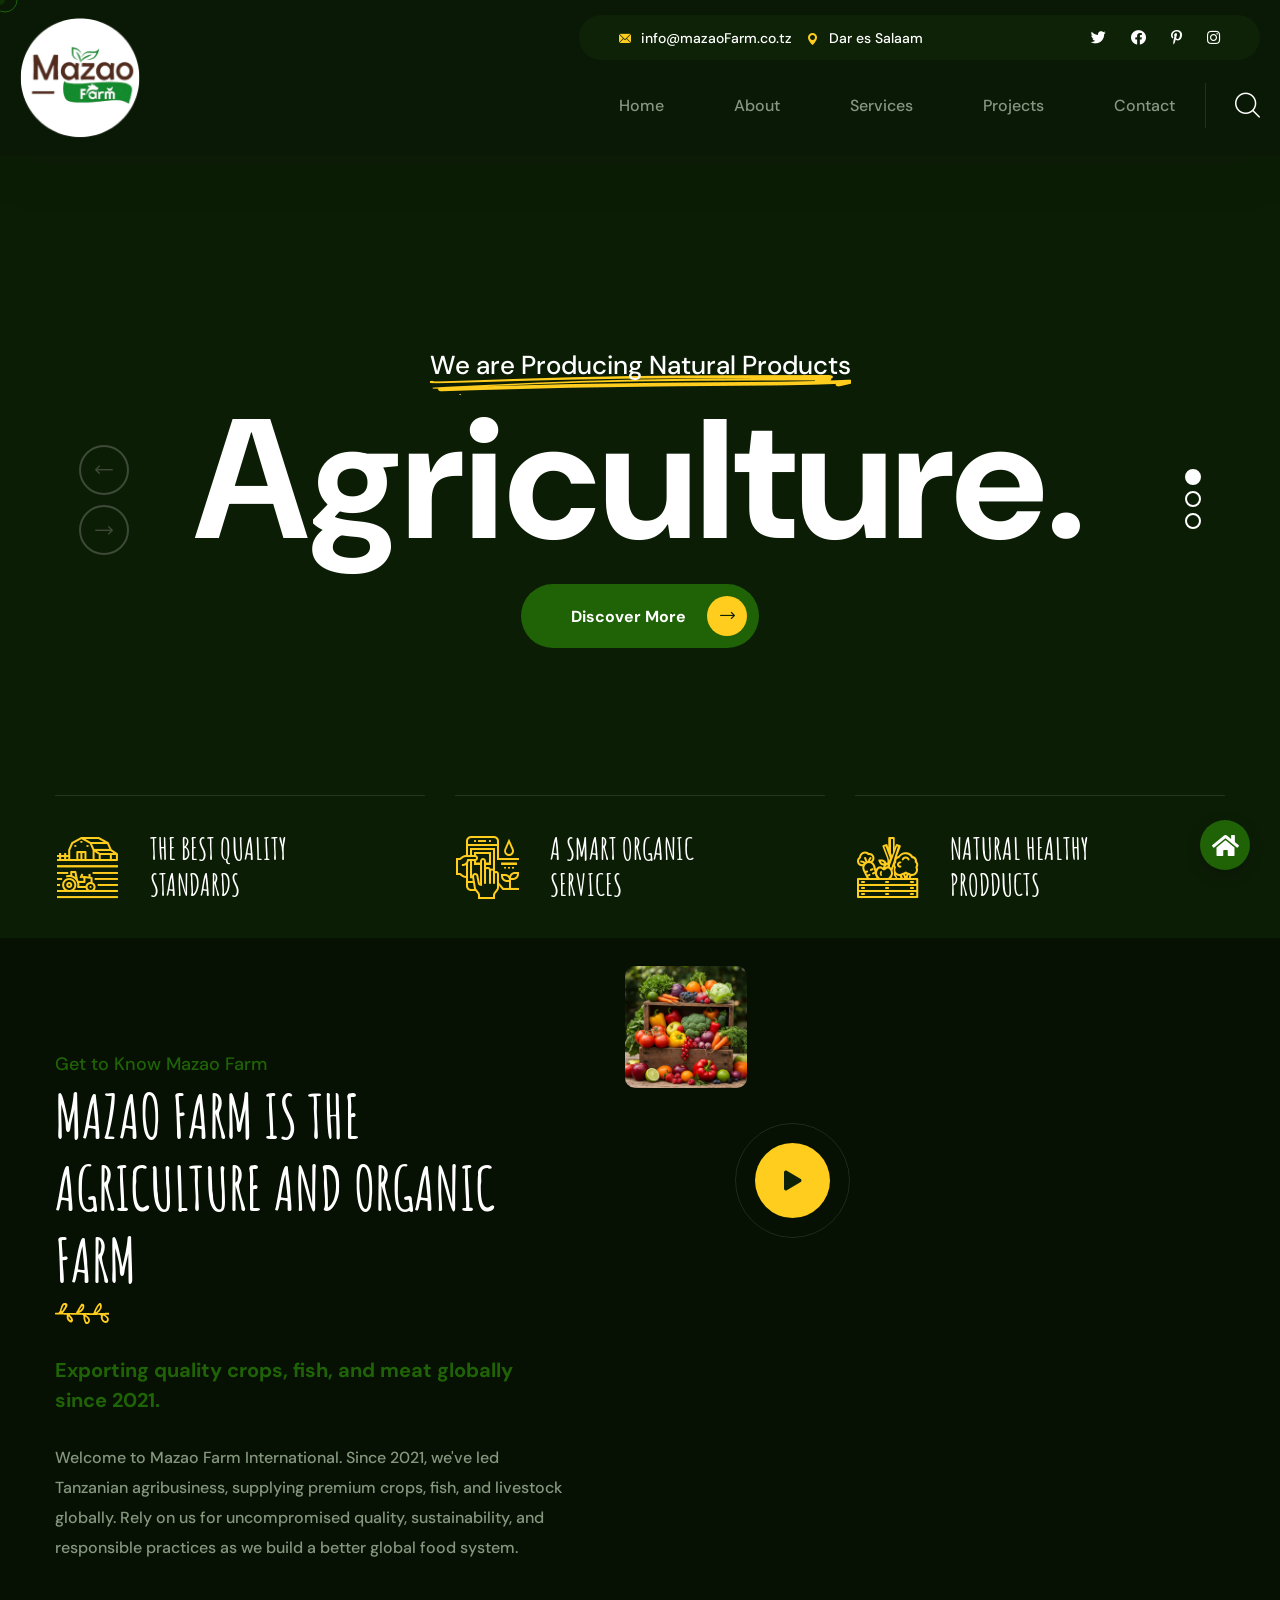
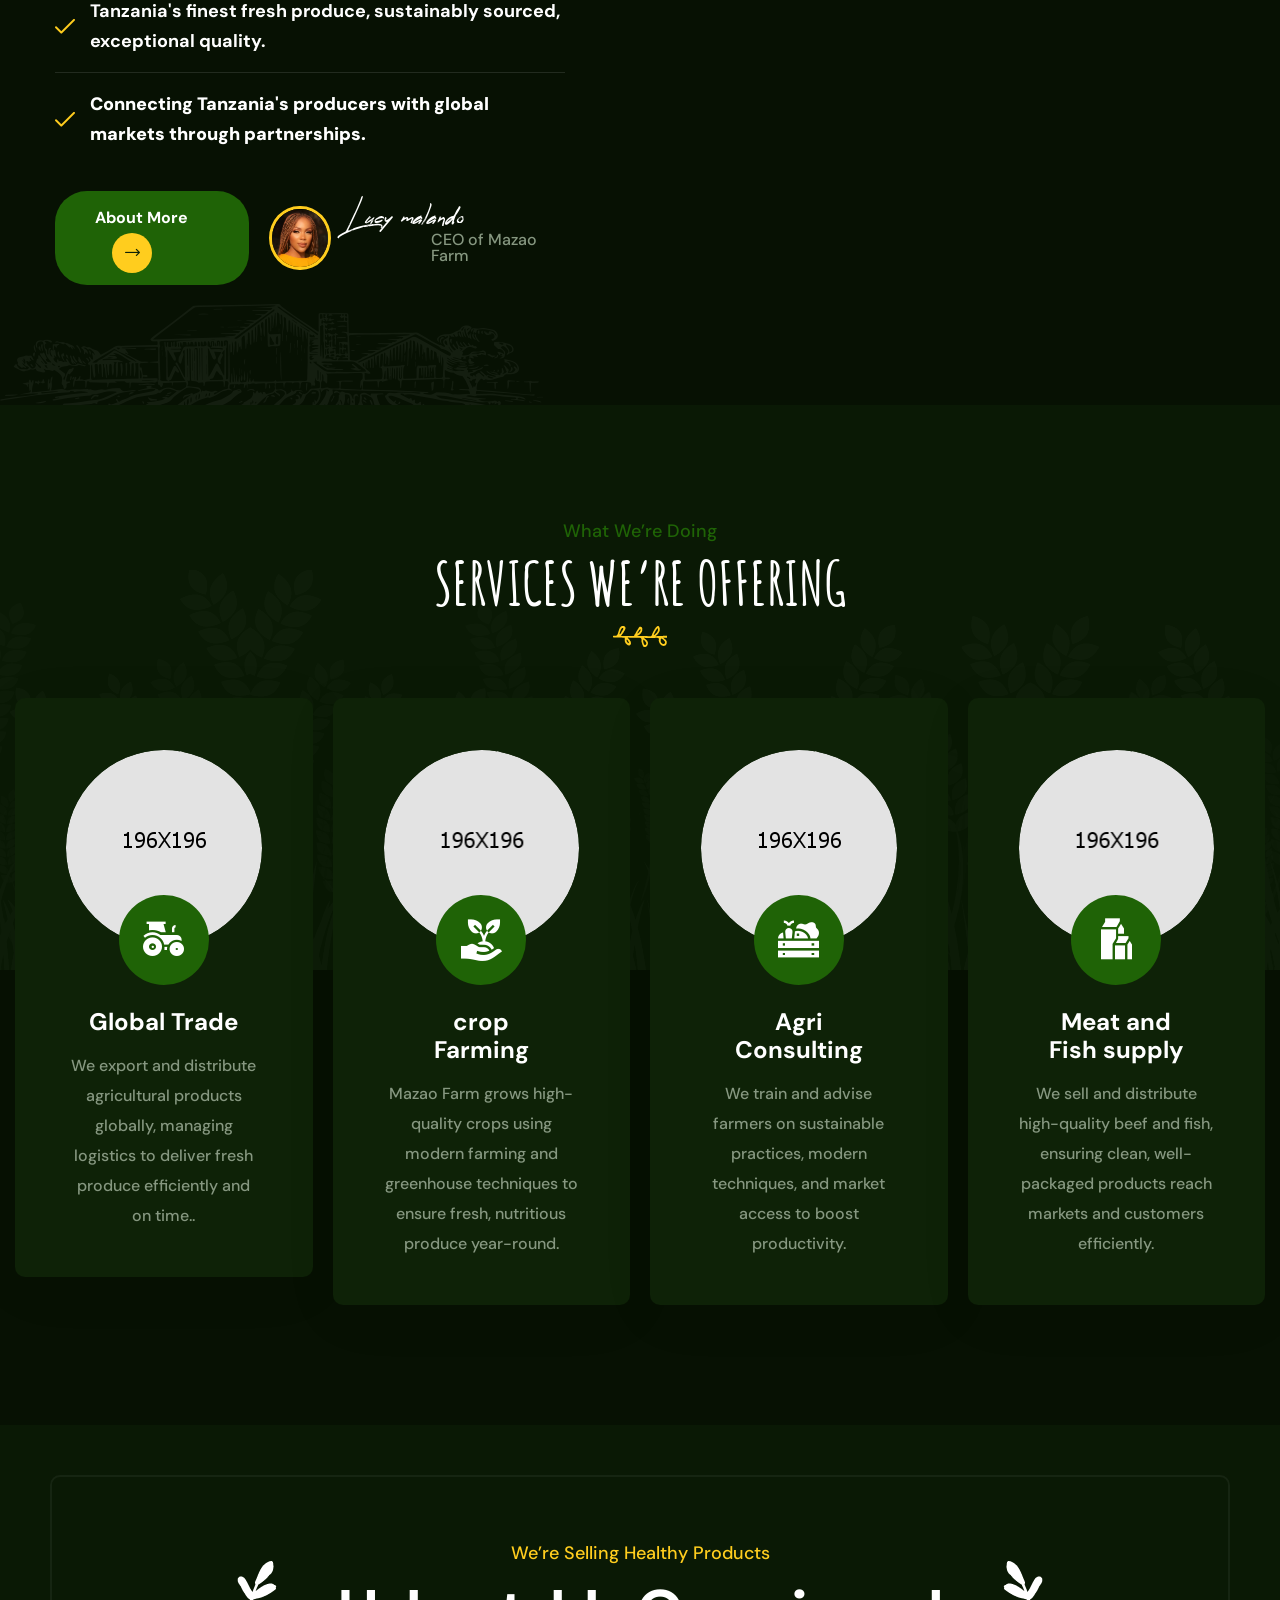
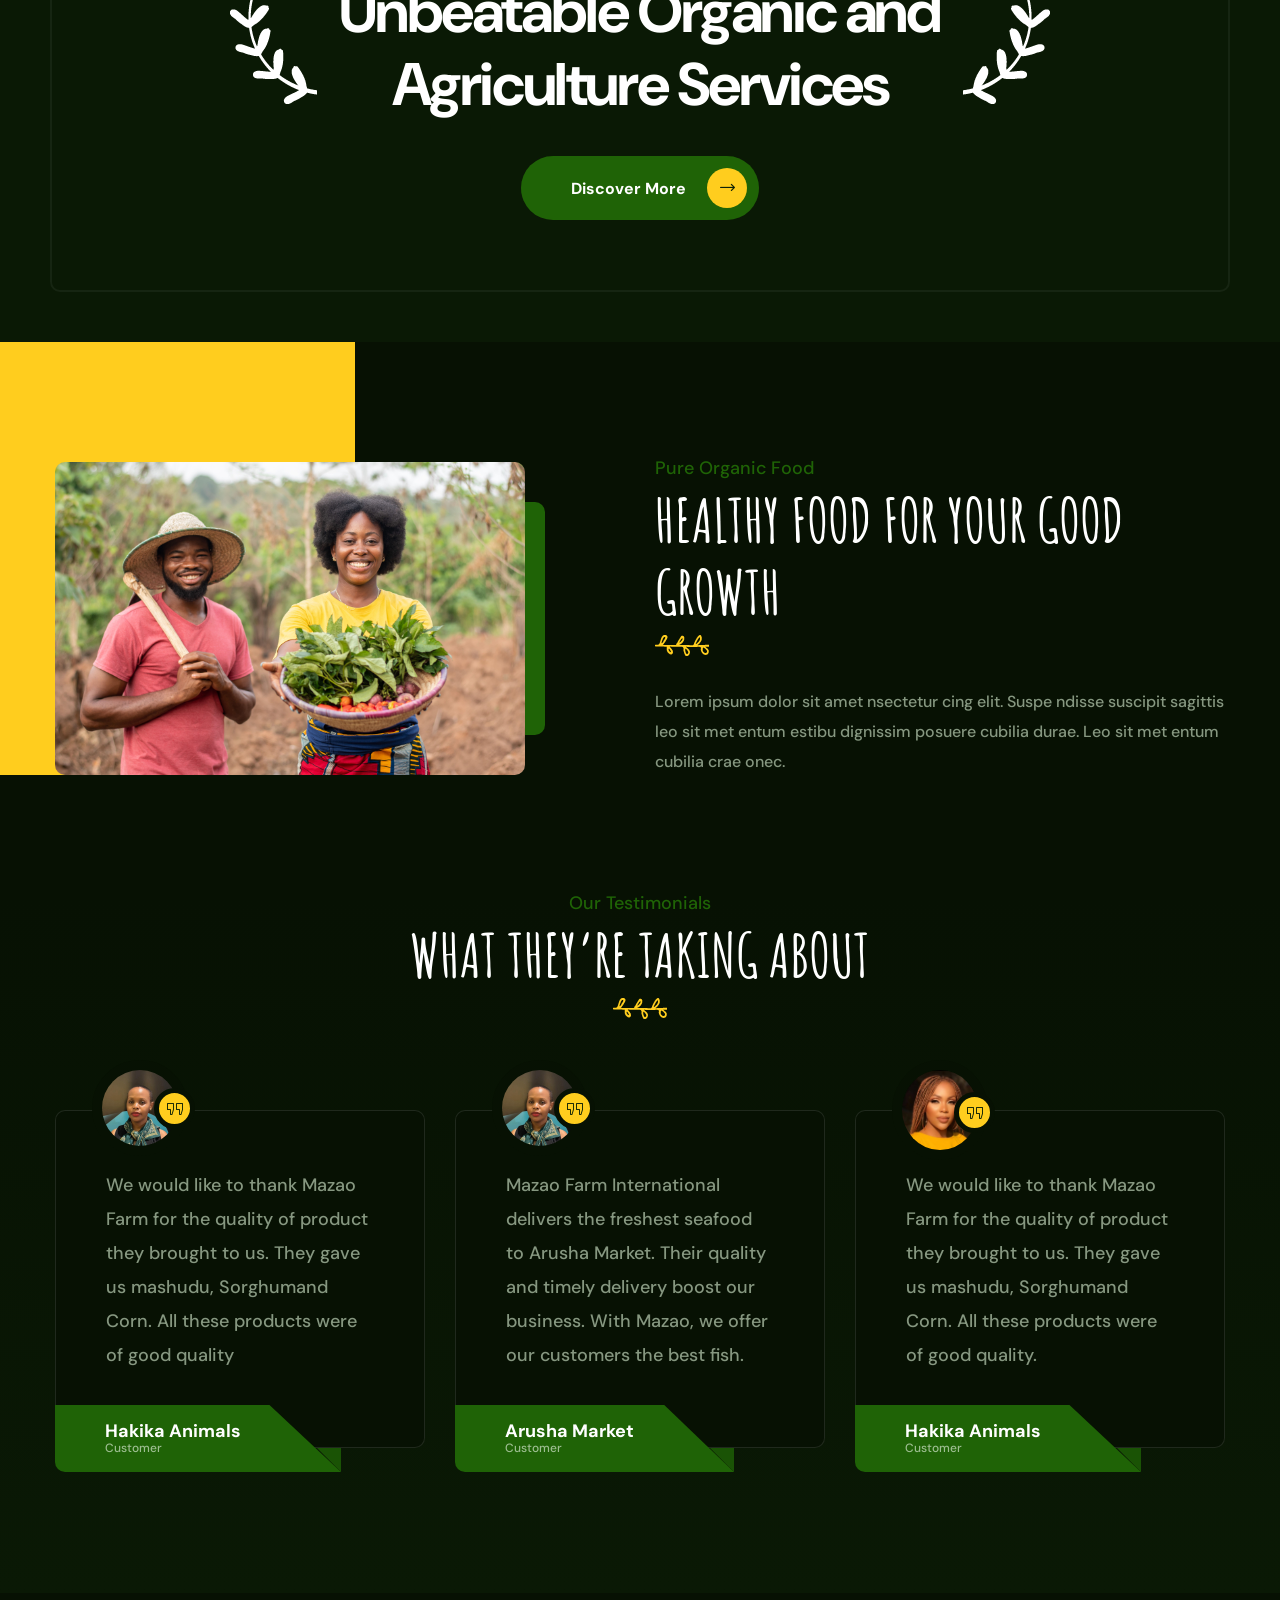
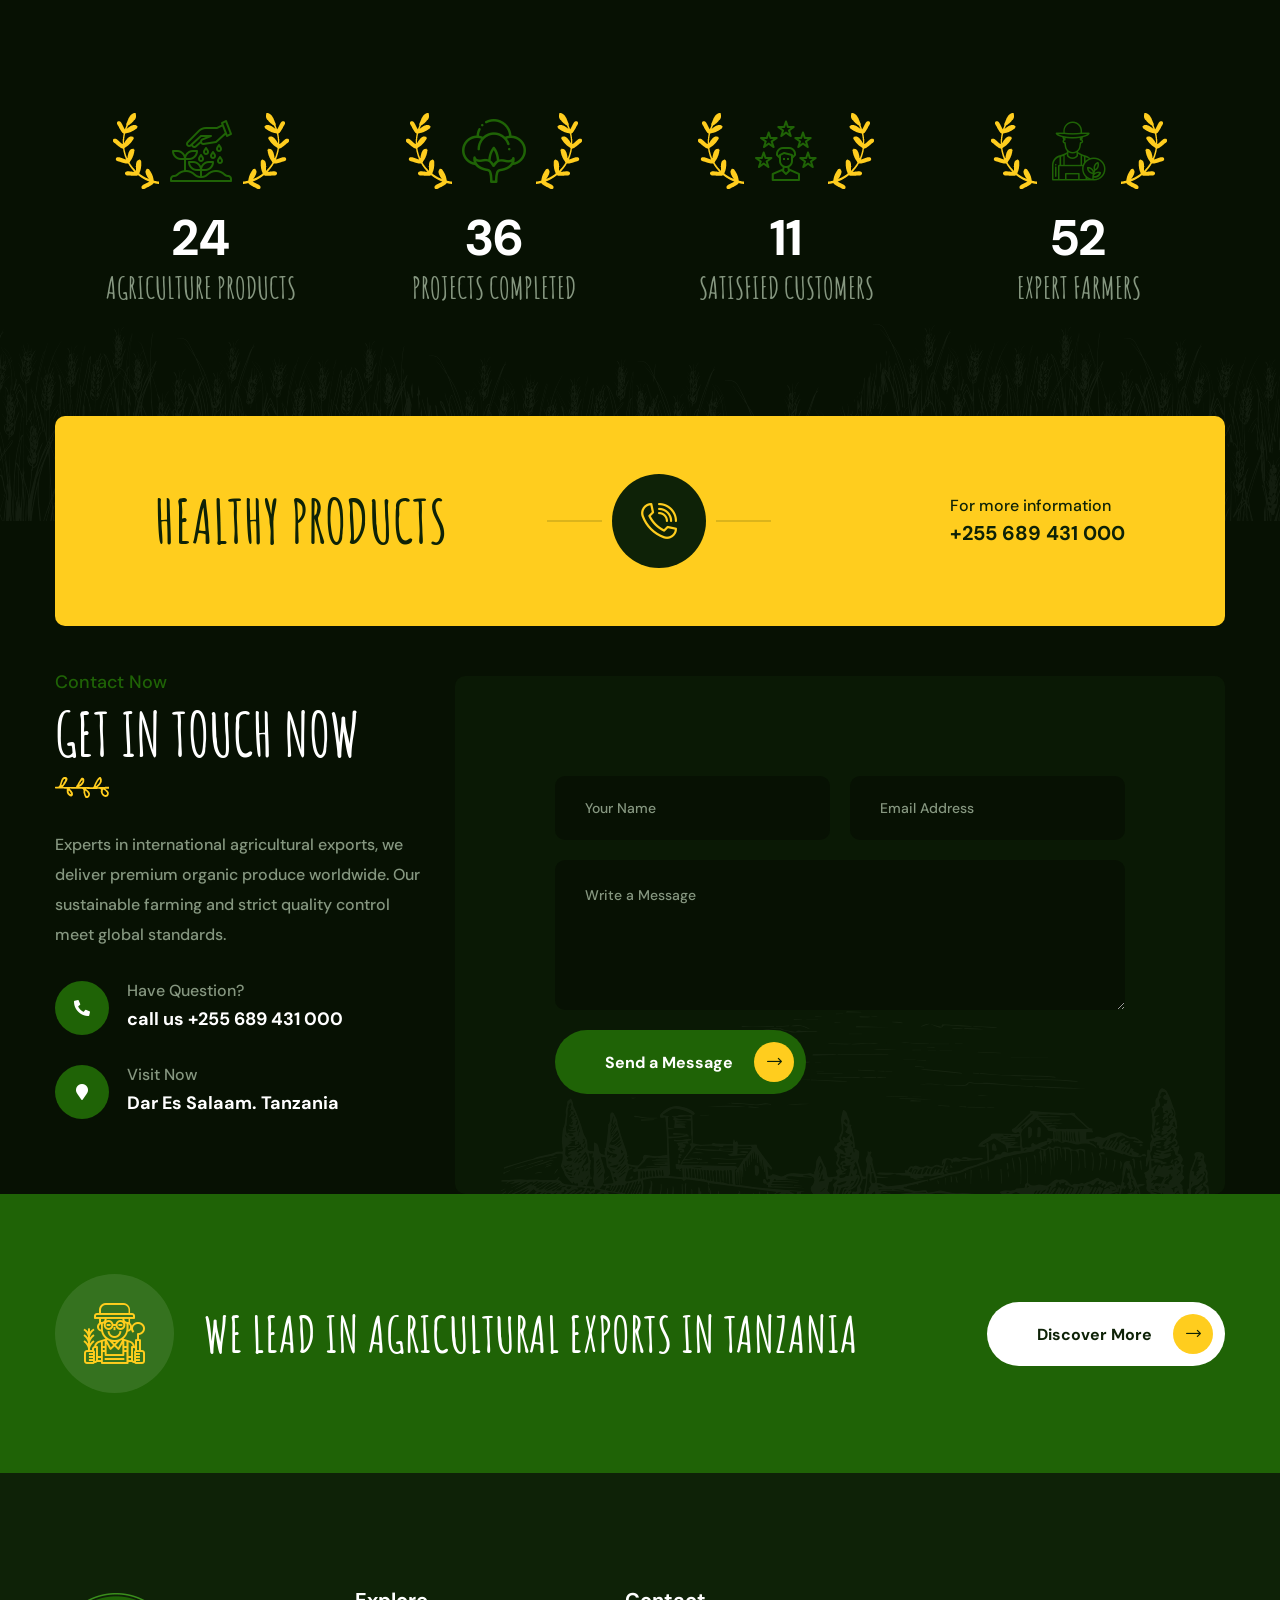
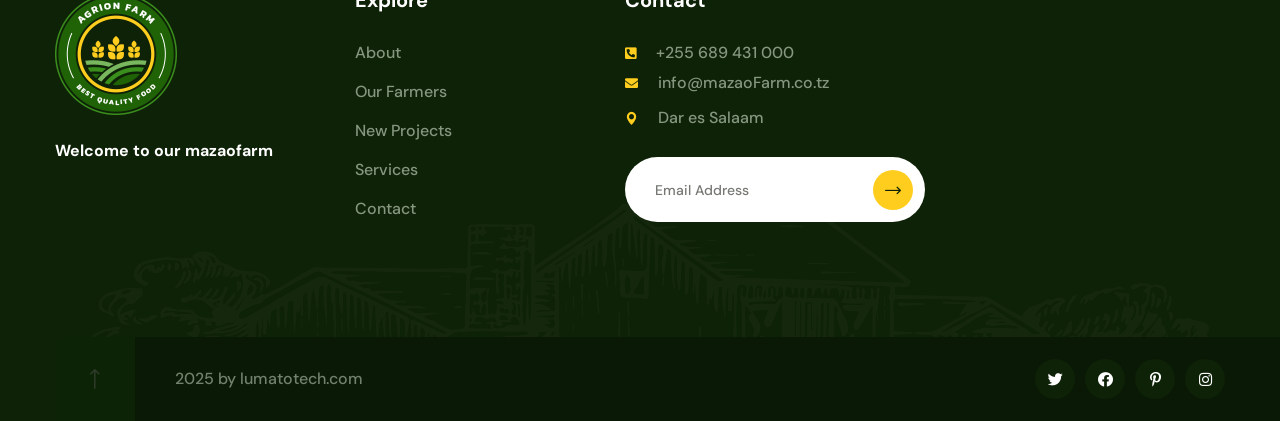
==== commit 0c486a86: "right changes" ====
--- a/index.html
+++ b/index.html
@@ -10,20 +10,7 @@
     <link rel="icon" type="image/png" sizes="32x32" href="assets/images/favicons/favicon-32x32.png" />
     <link rel="icon" type="image/png" sizes="16x16" href="assets/images/favicons/favicon-16x16.png" />
     <link rel="manifest" href="assets/images/favicons/site.webmanifest" />
-    <meta name="description" content="Mazao Farm - Premium Agricultural Products and Services" />
-
-    <!-- Preload critical resources -->
-    <link rel="preload" href="assets/images/backgrounds/main-slider-1-1.jpg" as="image" media="(min-width: 768px)">
-    <link rel="preload" href="assets/vendors/fontawesome/webfonts/fa-solid-900.woff2" as="font" type="font/woff2"
-        crossorigin>
-    <link rel="preconnect" href="https://fonts.gstatic.com" crossorigin>
-    <link rel="dns-prefetch" href="https://fonts.gstatic.com">
-
-    <!-- Preload critical CSS -->
-    <link rel="preload" href="assets/css/performance.css" as="style" onload="this.onload=null;this.rel='stylesheet'">
-    <noscript>
-        <link rel="stylesheet" href="assets/css/performance.css">
-    </noscript>
+    <meta name="description" content="Agrion HTML 5 Template " />
 
     <!-- fonts -->
     <link rel="preconnect" href="https://fonts.googleapis.com">
@@ -61,10 +48,9 @@
     <link rel="stylesheet" href="assets/css/agrion-responsive.css" />
     <link rel="stylesheet" href="assets/css/agrion-dark.css" />
     <link rel="stylesheet" href="assets/css/fixed-home-btn.css" />
-    <link rel="stylesheet" href="assets/css/performance.css" media="print" onload="this.media='all'" />
 </head>
 
-<body class="custom-cursor no-js">
+<body class="custom-cursor">
 
     <div class="custom-cursor__cursor"></div>
     <div class="custom-cursor__cursor-two"></div>
@@ -73,10 +59,8 @@
 
 
 
-    <div class="preloader" aria-hidden="true">
-        <div class="preloader__image">
-            <div class="loading-bg" style="width: 100%; height: 100%;"></div>
-        </div>
+    <div class="preloader">
+        <div class="preloader__image"></div>
     </div>
     <!-- /.preloader -->
 
@@ -124,9 +108,9 @@
                                             <div class="main-menu__main-menu-box">
                                                 <a href="#" class="mobile-nav__toggler"><i class="fa fa-bars"></i></a>
                                                 <ul class="main-menu__list">
-                                                    <li>
-                                                        <a href="#">Home</a>
-                                                    </li>
+                                        <li>
+                                            <a href="#">Home</a>
+                                        </li>
                                                     <li>
                                                         <a href="#about">About</a>
                                                     </li>
@@ -138,8 +122,8 @@
                                                             <li><a href="#services">Agri Consulting</a>
                                                             </li>
                                                             <li><a href="#services">Meat and Fish supply</a></li>
-
-                                                        </ul>
+                                                           
+                                                       </ul>
                                                     </li>
                                                     <li class="dropdown">
                                                         <a href="#">Projects</a>
@@ -214,17 +198,17 @@
                 <div class="swiper-wrapper">
 
                     <div class="swiper-slide">
-                        <div class="image-layer" data-background="assets/images/backgrounds/main-slider-1-1.jpg"></div>
+                        <div class="image-layer"
+                            style="background-image: url(assets/images/backgrounds/main-slider-1-1.jpg);"></div>
                         <!-- /.image-layer -->
                         <div class="container">
                             <div class="row">
                                 <div class="col-xl-12">
                                     <div class="main-slider__content">
-                                        <p class="main-slider__sub-title">We deliver quality products</p>
+                                        <p class="main-slider__sub-title">We are Producing Natural Products</p>
                                         <h2 class="main-slider__title">Agriculture.</h2>
                                         <div class="main-slider__btn-box">
-                                            <a href="#" class="thm-btn main-slider__btn">Discover More <i
-                                                    class="icon-right-arrow"></i> </a>
+                                            <a href="#" class="thm-btn main-slider__btn">Discover More <i class="icon-right-arrow"></i> </a>
                                         </div>
                                     </div>
                                 </div>
@@ -233,7 +217,8 @@
                     </div>
 
                     <div class="swiper-slide">
-                        <div class="image-layer" data-background="assets/images/backgrounds/main-slider-1-2.jpg"></div>
+                        <div class="image-layer"
+                            style="background-image: url(assets/images/backgrounds/main-slider-1-2.jpg);"></div>
                         <!-- /.image-layer -->
                         <div class="container">
                             <div class="row">
@@ -252,7 +237,8 @@
                     </div>
 
                     <div class="swiper-slide">
-                        <div class="image-layer" data-background="assets/images/backgrounds/main-slider-1-3.jpg"></div>
+                        <div class="image-layer"
+                            style="background-image: url(assets/images/backgrounds/main-slider-1-3.jpg);"></div>
                         <!-- /.image-layer -->
                         <div class="container">
                             <div class="row">
@@ -461,8 +447,7 @@
                         <div class="services-one__single">
                             <div class="services-one__img-box">
                                 <div class="services-one__img">
-                                    <img src="assets/images/services/services-one-2.jpg" alt="" width="196"
-                                        height="196">
+                                    <img src="assets/images/services/services-one-2.jpg" alt="" width="196" height="196">
                                 </div>
                                 <div class="services-one__icon">
                                     <span class="icon-organic-food"></span>
@@ -506,7 +491,7 @@
                                 <div class="services-one__img">
                                     <img src="assets/images/services/services-one-4.jpg" alt="">
                                 </div>
-                                <div class="services-one__icon">
+                                <div class="services-one__icon"> 
                                     <span class="icon-dairy"></span>
                                 </div>
                             </div>
@@ -528,14 +513,13 @@
         <!--Services One End-->
 
         <!--Brand One Start-->
-
+  
         <!--Brand One End-->
 
         <!--Unbeatable One Start-->
         <section class="unbeatable-one">
             <div class="unbeatable-one__bg  jarallax" data-jarallax data-speed="0.2" data-imgPosition="50% 0%"
-                style="background-image: url(assets/images/backgrounds/unbeatable-one-bg.jpg); width: 1920; height: 1200;">
-            </div>
+                style="background-image: url(assets/images/backgrounds/unbeatable-one-bg.jpg); width: 1920; height: 1200;"></div>
             <div class="container">
                 <div class="unbeatable-one__inner text-center">
                     <div class="unbeatable-one__content">
@@ -587,7 +571,7 @@
                             <p class="healthy-food-one__text">Lorem ipsum dolor sit amet nsectetur cing elit. Suspe
                                 ndisse suscipit sagittis leo sit met entum estibu dignissim posuere cubilia durae. Leo
                                 sit met entum cubilia crae onec.</p>
-
+                         
                         </div>
                     </div>
                 </div>
@@ -639,10 +623,9 @@
                                 <div class="item">
                                     <div class="testimonial-one__single">
                                         <div class="testimonial-one__content">
-                                            <p class="testimonial-one__text">We would like to thank Mazao Farm for the
-                                                quality of
-                                                product they brought to us. They gave us mashudu,
-                                                Sorghumand Corn. All these products were of good quality</p>
+                                            <p class="testimonial-one__text">We would like to thank Mazao Farm for the quality of
+                                            product they brought to us. They gave us mashudu,
+                                            Sorghumand Corn. All these products were of good quality</p>
                                             <div class="testimonial-one__client-info">
                                                 <div class="testimonial-one__client-img">
                                                     <img src="assets/images/testimonial/testimonial-1-2.jpg" alt="">
@@ -665,10 +648,9 @@
                                 <div class="item">
                                     <div class="testimonial-one__single">
                                         <div class="testimonial-one__content">
-                                            <p class="testimonial-one__text">Mazao Farm International delivers the
-                                                freshest seafood to Arusha
-                                                Market. Their quality and timely delivery boost our business. With
-                                                Mazao, we offer our customers the best fish.</p>
+                                            <p class="testimonial-one__text">Mazao Farm International delivers the freshest seafood to Arusha
+                                            Market. Their quality and timely delivery boost our business. With
+                                            Mazao, we offer our customers the best fish.</p>
                                             <div class="testimonial-one__client-info">
                                                 <div class="testimonial-one__client-img">
                                                     <img src="assets/images/testimonial/testimonial-1-2.jpg" alt="">
@@ -691,10 +673,9 @@
                                 <div class="item">
                                     <div class="testimonial-one__single">
                                         <div class="testimonial-one__content">
-                                            <p class="testimonial-one__text">We would like to thank Mazao Farm for the
-                                                quality of
-                                                product they brought to us. They gave us mashudu,
-                                                Sorghumand Corn. All these products were of good quality.</p>
+                                            <p class="testimonial-one__text">We would like to thank Mazao Farm for the quality of
+                                            product they brought to us. They gave us mashudu,
+                                            Sorghumand Corn. All these products were of good quality.</p>
                                             <div class="testimonial-one__client-info">
                                                 <div class="testimonial-one__client-img">
                                                     <img src="assets/images/testimonial/testimonial-1-6.jpg" alt="">
@@ -821,7 +802,7 @@
         <!--Call One End-->
 
         <!--Project One Start-->
-
+    
         <!--Project One End-->
 
         <!--Contact One Start-->
@@ -837,9 +818,7 @@
                                     <img src="assets/images/icon/section-title-icon-1.png" alt="">
                                 </div>
                             </div>
-                            <p class="contact-one__text">Experts in international agricultural exports, we deliver
-                                premium organic produce worldwide. Our sustainable farming and strict quality control
-                                meet global standards.</p>
+                            <p class="contact-one__text">Experts in international agricultural exports, we deliver premium organic produce worldwide. Our sustainable farming and strict quality control meet global standards.</p>
                             <ul class="list-unstyled contact-one__contact-list">
                                 <li>
                                     <div class="icon">
@@ -904,7 +883,7 @@
         <!--Contact One End-->
 
         <!--Blog One Start-->
-
+   
         <!--Blog One End-->
 
         <!--Cta One Start-->
@@ -923,8 +902,8 @@
                                 </h3>
                             </div>
                             <div class="cta-one__right">
-                                <a href="#" class="thm-btn cta-one__btn">Discover More <i class="icon-right-arrow"></i>
-                                </a>
+                                <a href="#" class="thm-btn cta-one__btn">Discover More <i
+                                        class="icon-right-arrow"></i> </a>
                             </div>
                         </div>
                     </div>
@@ -1015,9 +994,7 @@
                     <div class="row">
                         <div class="col-xl-12">
                             <div class="site-footer__bottom-inner">
-                                <p class="site-footer__bottom-text"> 2025 by <a href="#">
-                                        <lumatotech class="com">lumatotech.com</lumatotech>
-                                    </a>
+                                <p class="site-footer__bottom-text"> 2025 by <a href="#"><lumatotech class="com">lumatotech.com</lumatotech></a>
                                 </p>
                                 <div class="site-footer__social">
                                     <a href="#"><i class="fab fa-twitter"></i></a>
@@ -1039,7 +1016,7 @@
 
 
     </div><!-- /.page-wrapper -->
-
+    
     <!-- Fixed Home Button -->
     <a href="index.html" class="fixed-home-btn" aria-label="Go to home">
         <i class="fas fa-home"></i>
@@ -1063,7 +1040,7 @@
             <ul class="mobile-nav__contact list-unstyled">
                 <li>
                     <i class="fa fa-envelope"></i>
-                    <a href="mailto:needhelp@company.com">info@mazaofarm.com</a>
+                    <a href="mailto:needhelp@packageName__.com">info@mazaofarm.com</a>
                 </li>
                 <li>
                     <i class="fa fa-phone-alt"></i>
@@ -1100,10 +1077,11 @@
         </div>
         <!-- /.search-popup__content -->
     </div>
-    <!-- Performance Optimization Scripts -->
-    <script src="assets/js/performance.js" defer></script>
-    <!-- Template JS Files -->
-    <script src="assets/vendors/jquery/jquery-3.5.1.min.js"></script>
+    <!-- /.search-popup -->
+
+
+
+    <script src="assets/vendors/jquery/jquery-3.6.0.min.js"></script>
     <script src="assets/vendors/bootstrap/js/bootstrap.bundle.min.js"></script>
     <script src="assets/vendors/jarallax/jarallax.min.js"></script>
     <script src="assets/vendors/jquery-ajaxchimp/jquery.ajaxchimp.min.js"></script>
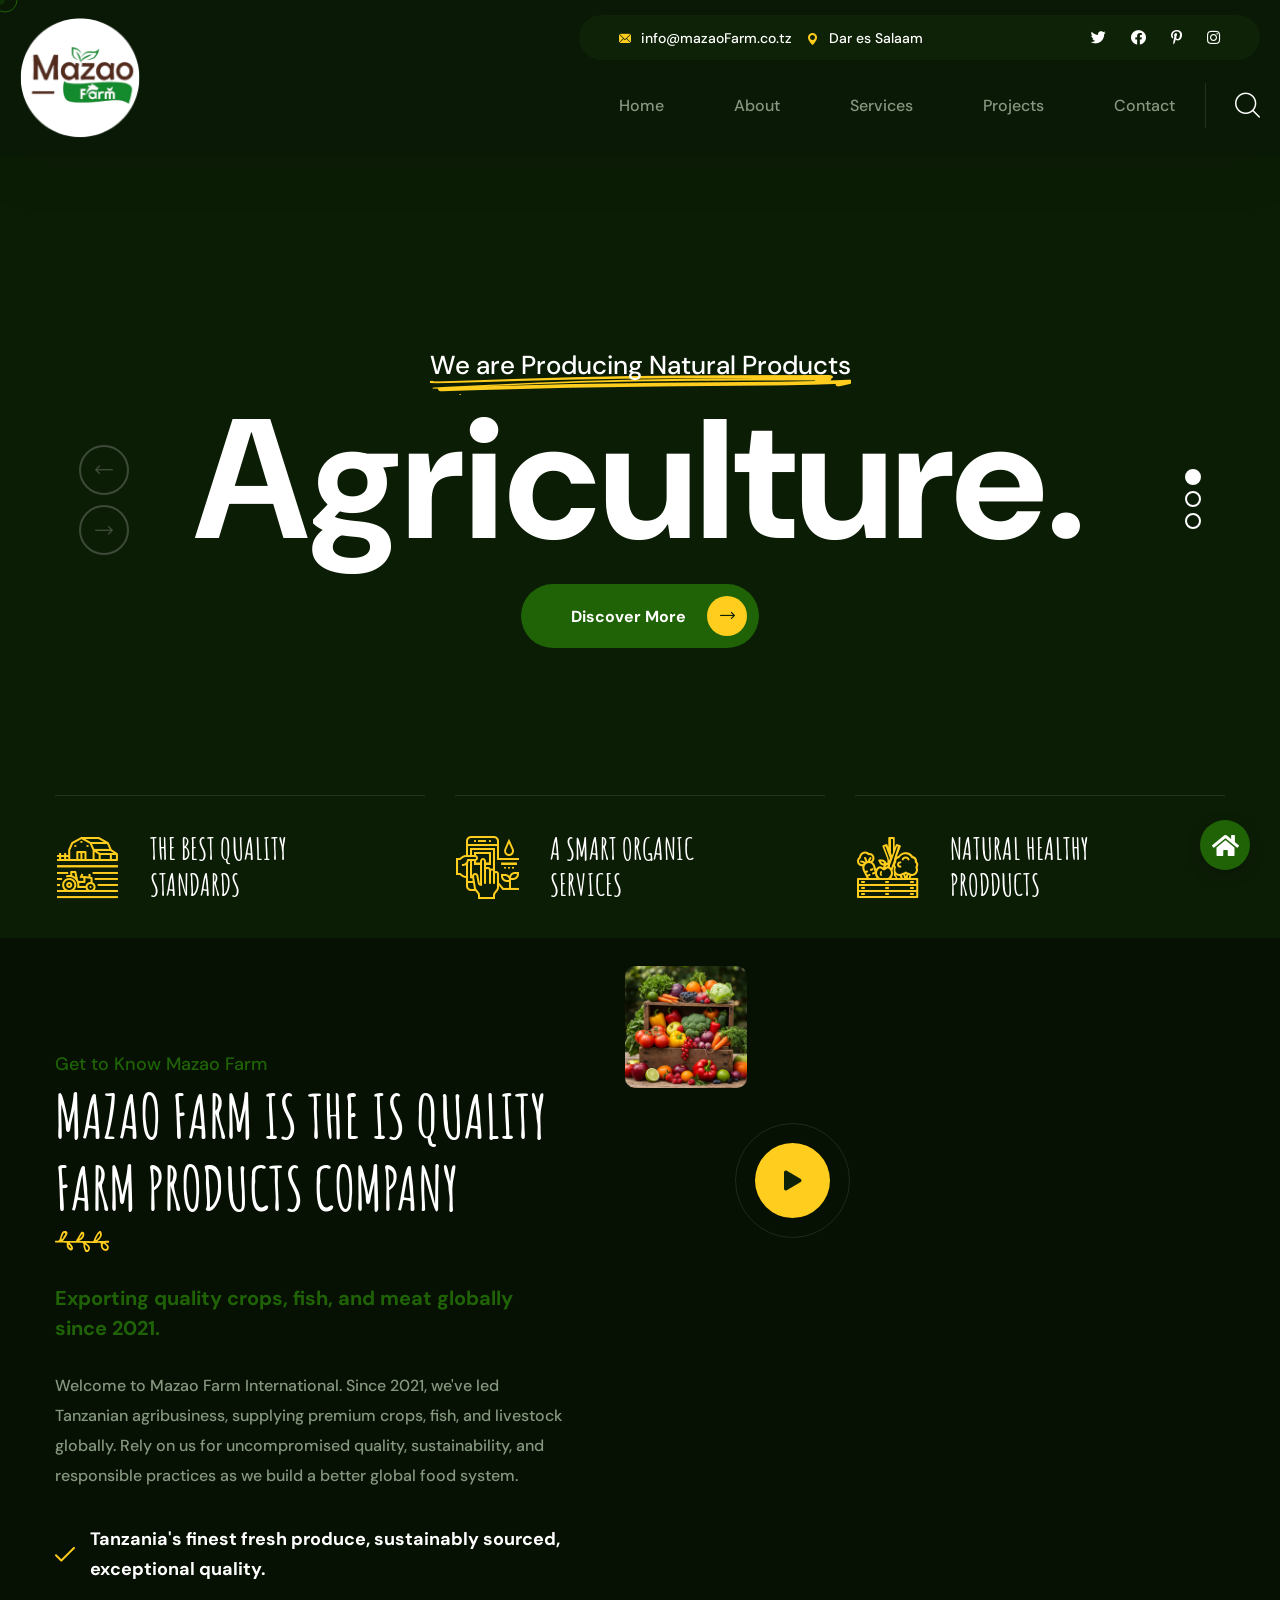
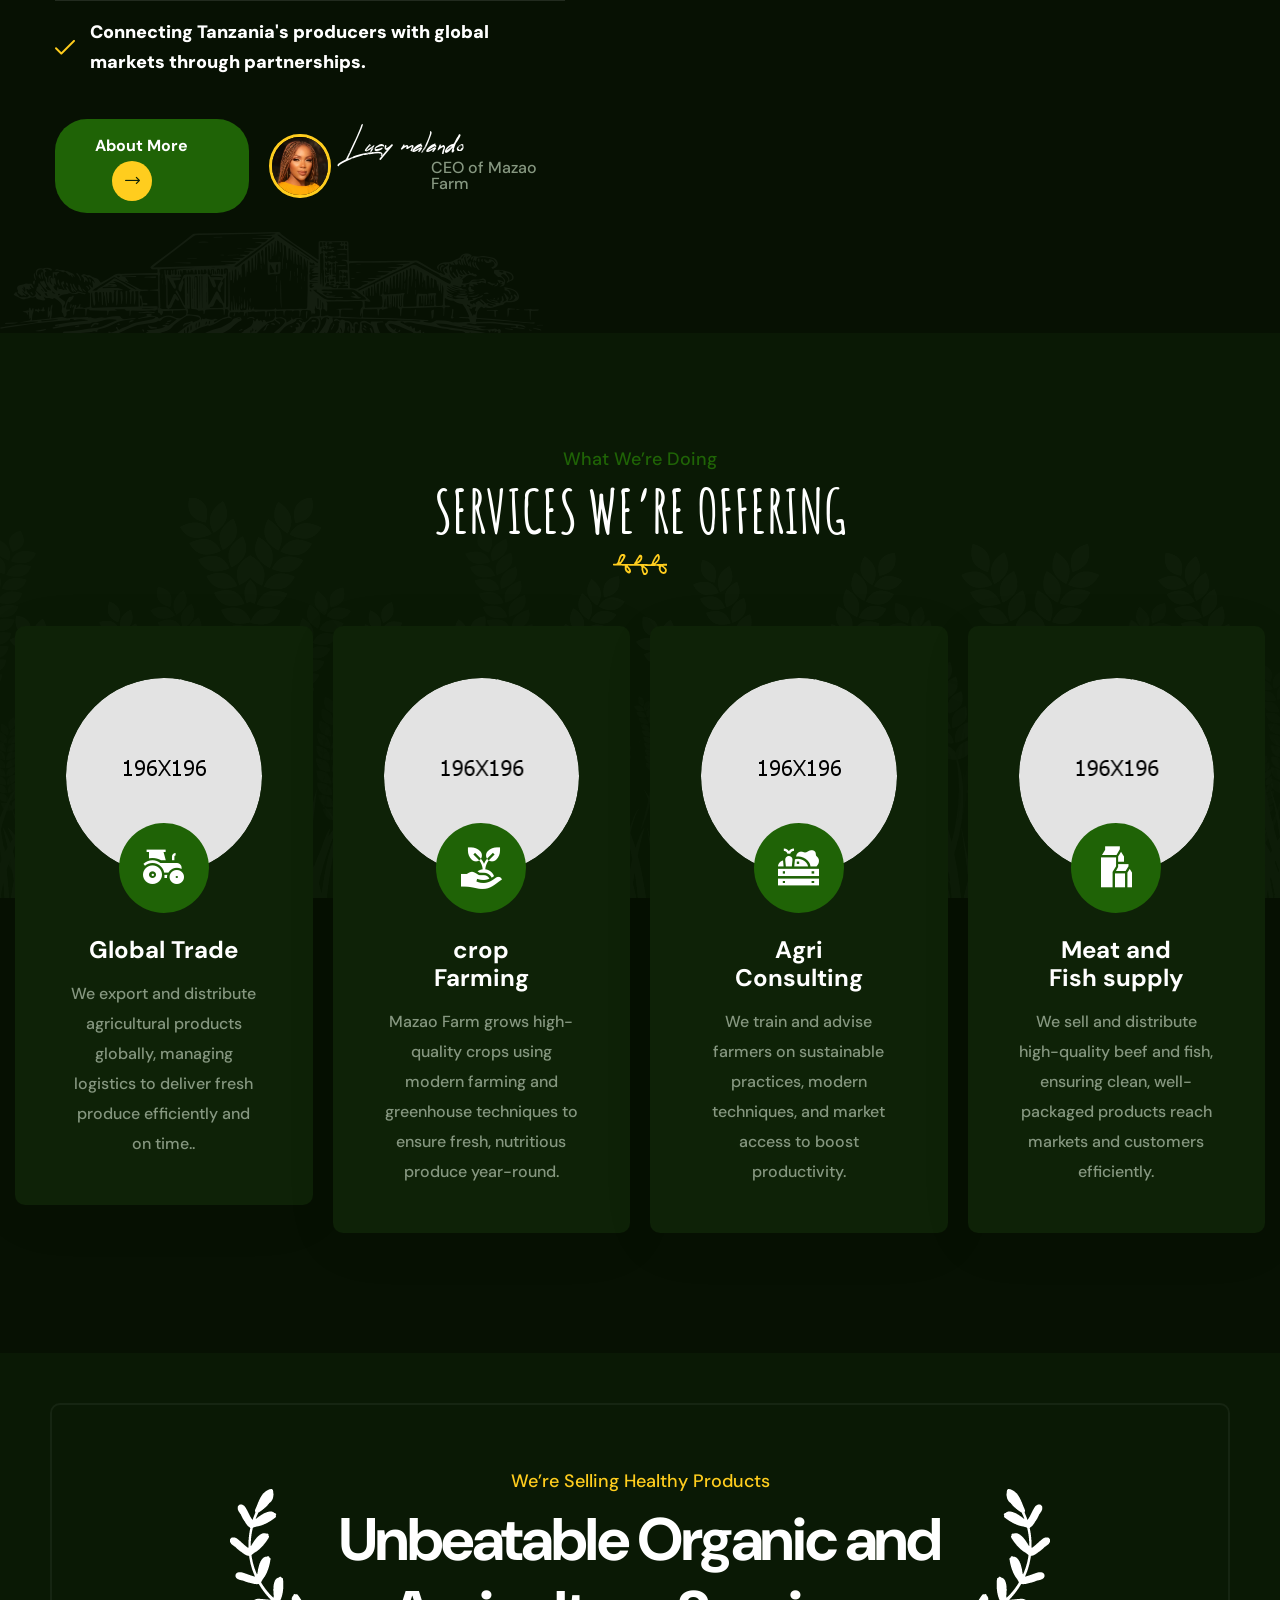
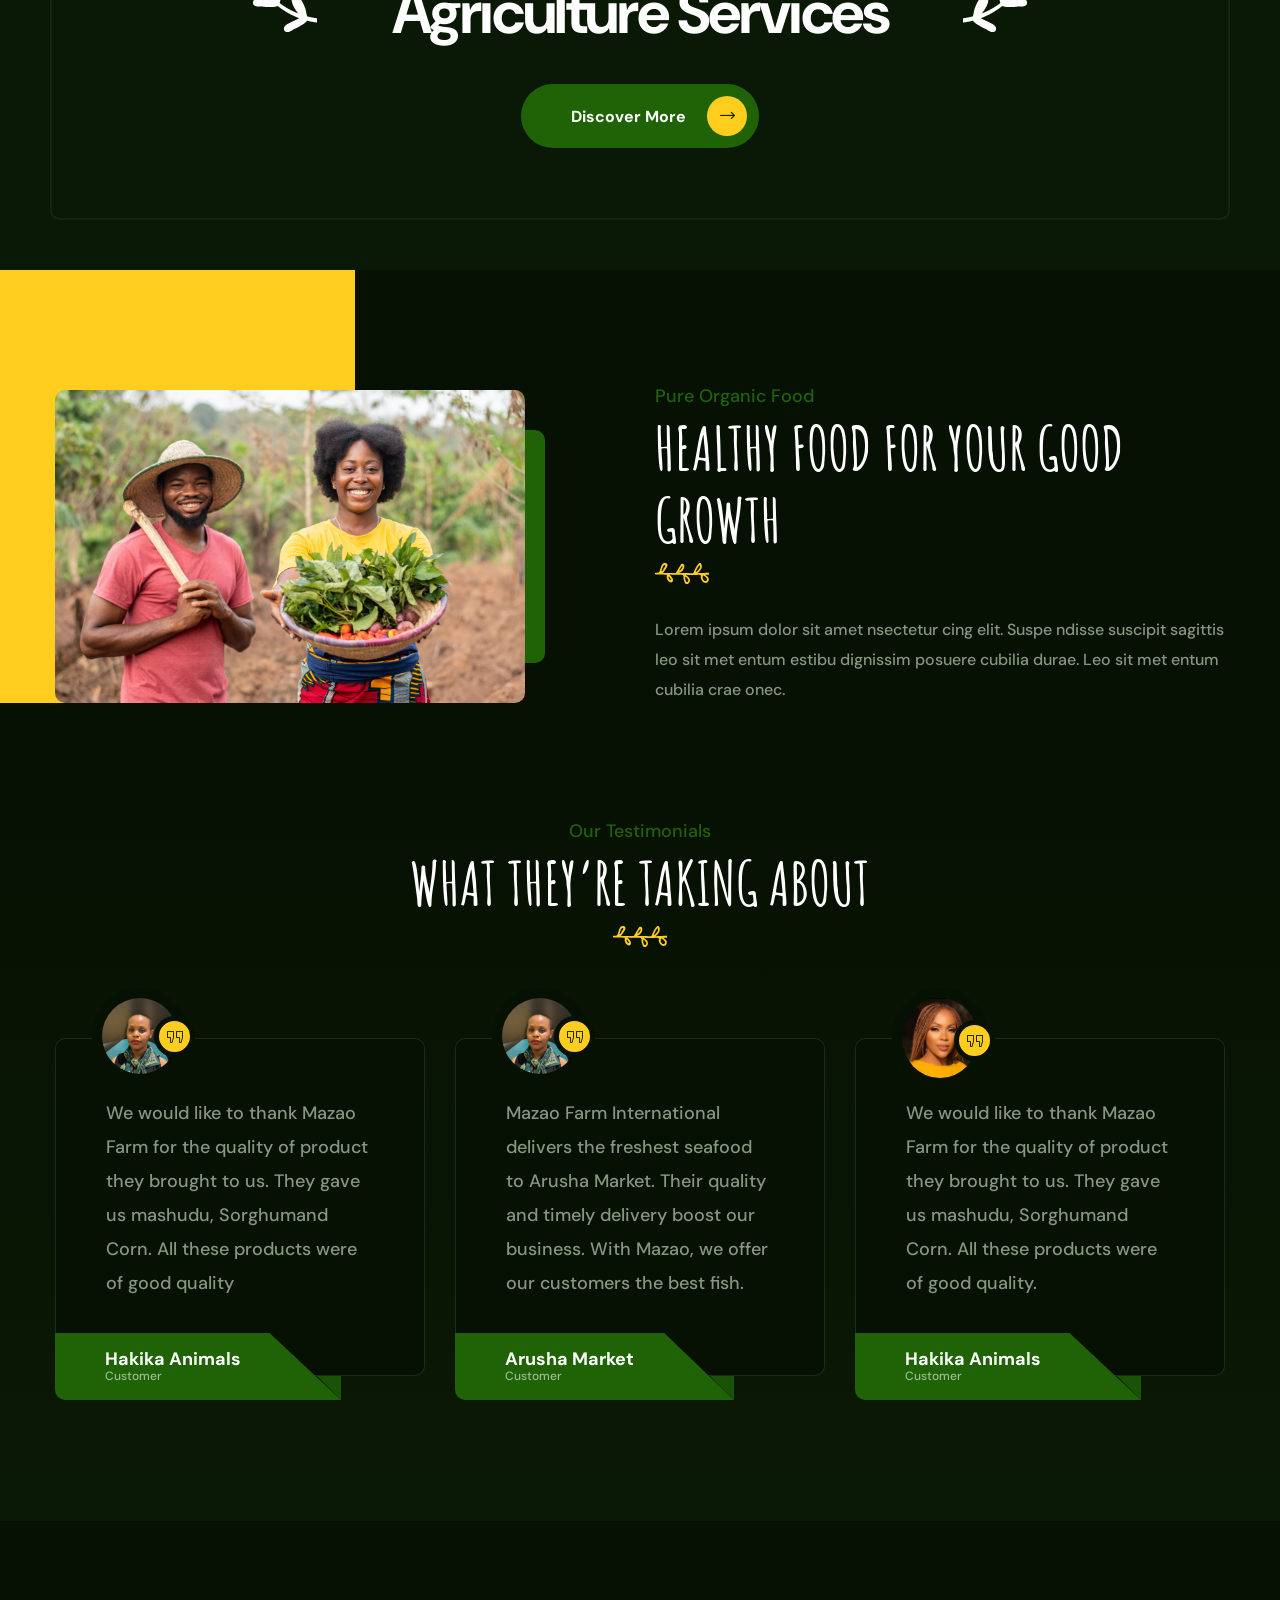
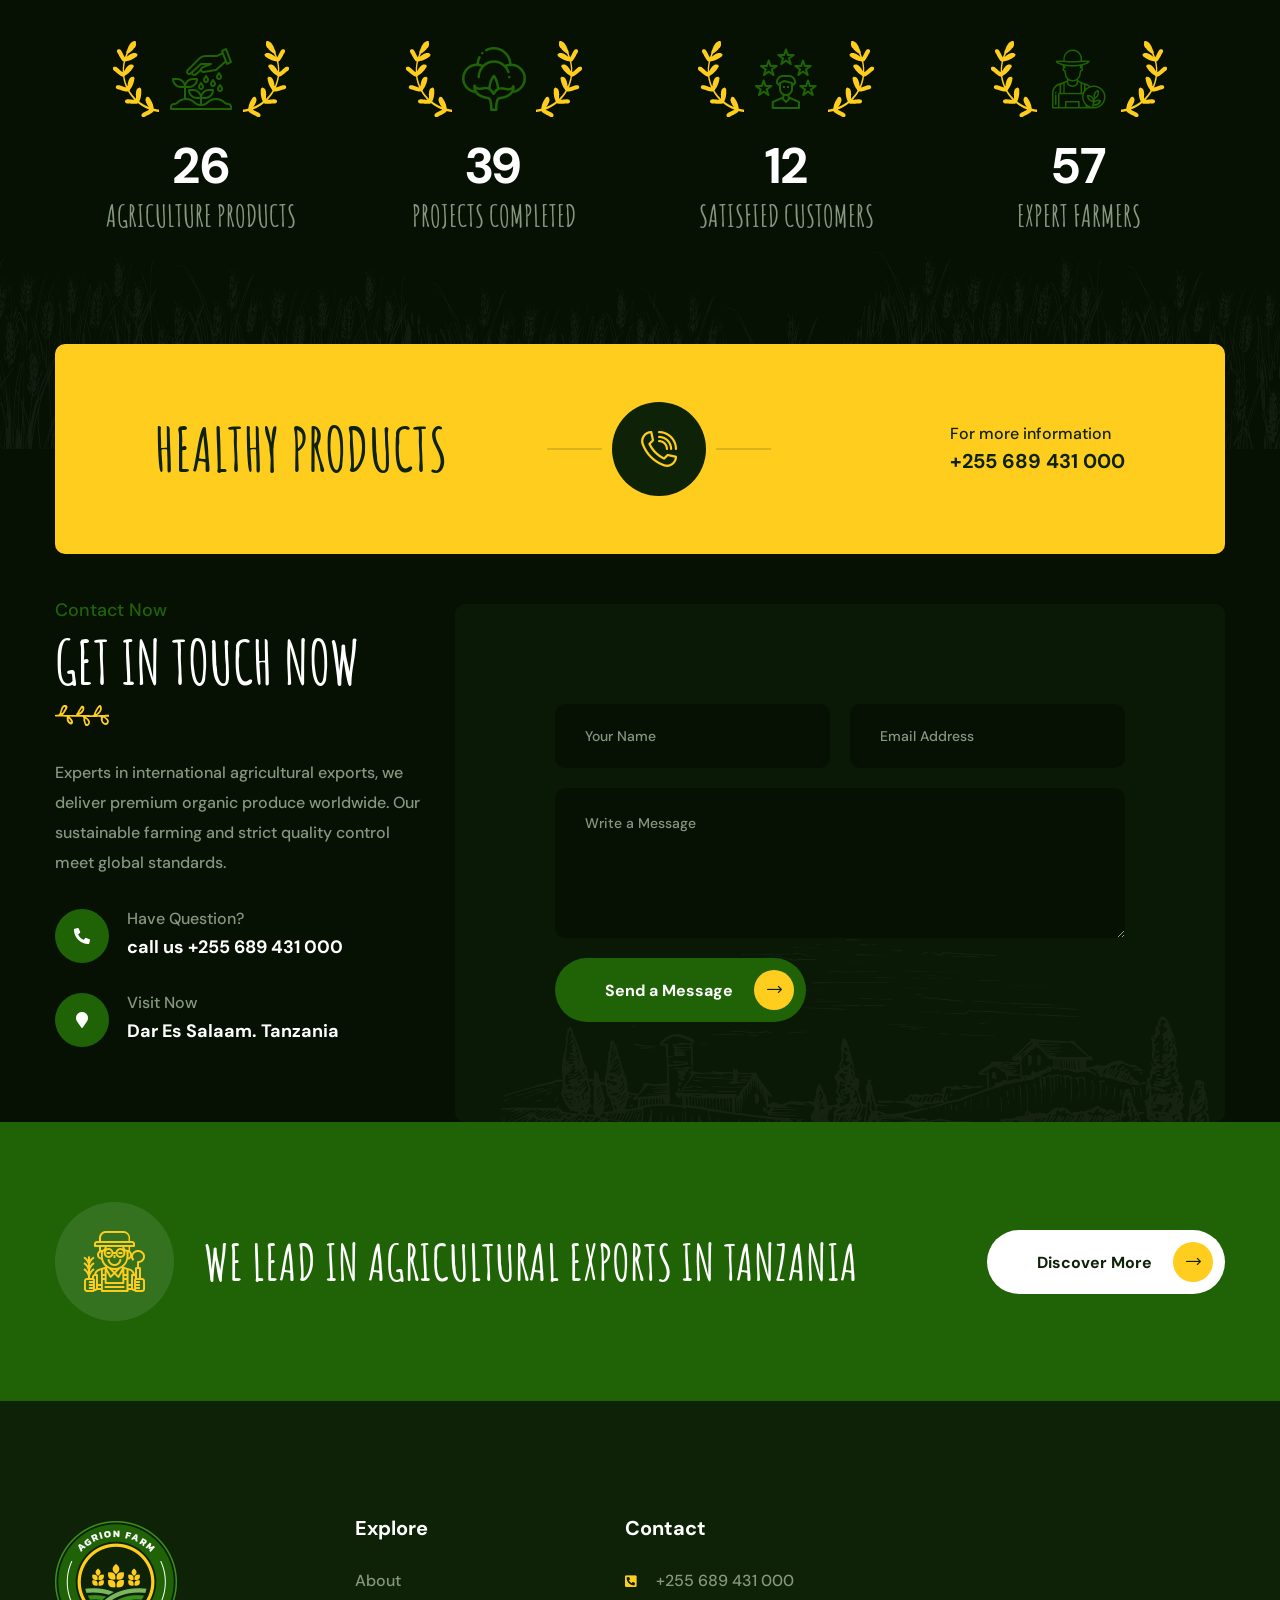
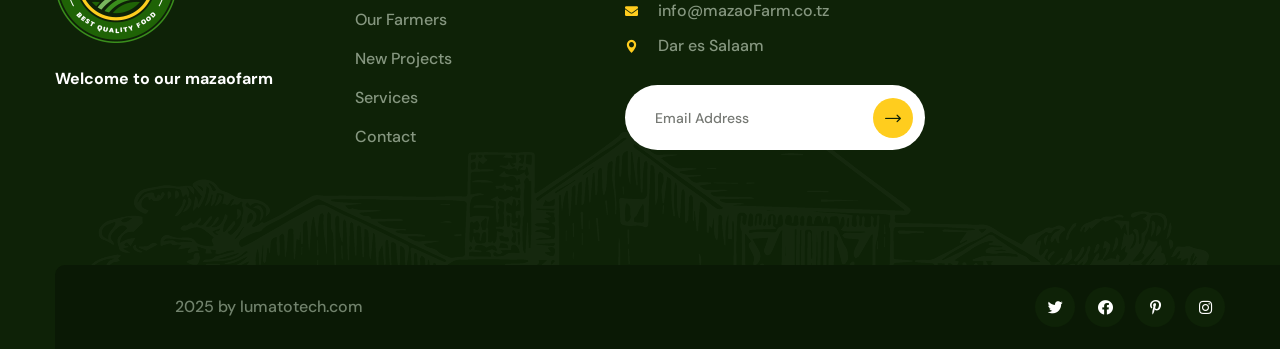
==== commit e73181a5: "alil info" ====
--- a/index.html
+++ b/index.html
@@ -108,9 +108,9 @@
                                             <div class="main-menu__main-menu-box">
                                                 <a href="#" class="mobile-nav__toggler"><i class="fa fa-bars"></i></a>
                                                 <ul class="main-menu__list">
-                                        <li>
-                                            <a href="#">Home</a>
-                                        </li>
+                                                    <li>
+                                                        <a href="#">Home</a>
+                                                    </li>
                                                     <li>
                                                         <a href="#about">About</a>
                                                     </li>
@@ -122,8 +122,8 @@
                                                             <li><a href="#services">Agri Consulting</a>
                                                             </li>
                                                             <li><a href="#services">Meat and Fish supply</a></li>
-                                                           
-                                                       </ul>
+
+                                                        </ul>
                                                     </li>
                                                     <li class="dropdown">
                                                         <a href="#">Projects</a>
@@ -208,7 +208,8 @@
                                         <p class="main-slider__sub-title">We are Producing Natural Products</p>
                                         <h2 class="main-slider__title">Agriculture.</h2>
                                         <div class="main-slider__btn-box">
-                                            <a href="#" class="thm-btn main-slider__btn">Discover More <i class="icon-right-arrow"></i> </a>
+                                            <a href="#" class="thm-btn main-slider__btn">Discover More <i
+                                                    class="icon-right-arrow"></i> </a>
                                         </div>
                                     </div>
                                 </div>
@@ -331,7 +332,7 @@
                         <div class="about-one__left">
                             <div class="section-title text-left">
                                 <span class="section-title__tagline">Get to Know Mazao Farm</span>
-                                <h2 class="section-title__title">Mazao Farm is the Agriculture and Organic farm</h2>
+                                <h2 class="section-title__title">Mazao Farm is the is quality farm products company</h2>
                                 <div class="section-title__icon">
                                     <img src="assets/images/icon/section-title-icon-1.png" alt="">
                                 </div>
@@ -447,7 +448,8 @@
                         <div class="services-one__single">
                             <div class="services-one__img-box">
                                 <div class="services-one__img">
-                                    <img src="assets/images/services/services-one-2.jpg" alt="" width="196" height="196">
+                                    <img src="assets/images/services/services-one-2.jpg" alt="" width="196"
+                                        height="196">
                                 </div>
                                 <div class="services-one__icon">
                                     <span class="icon-organic-food"></span>
@@ -491,7 +493,7 @@
                                 <div class="services-one__img">
                                     <img src="assets/images/services/services-one-4.jpg" alt="">
                                 </div>
-                                <div class="services-one__icon"> 
+                                <div class="services-one__icon">
                                     <span class="icon-dairy"></span>
                                 </div>
                             </div>
@@ -513,13 +515,14 @@
         <!--Services One End-->
 
         <!--Brand One Start-->
-  
+
         <!--Brand One End-->
 
         <!--Unbeatable One Start-->
         <section class="unbeatable-one">
             <div class="unbeatable-one__bg  jarallax" data-jarallax data-speed="0.2" data-imgPosition="50% 0%"
-                style="background-image: url(assets/images/backgrounds/unbeatable-one-bg.jpg); width: 1920; height: 1200;"></div>
+                style="background-image: url(assets/images/backgrounds/unbeatable-one-bg.jpg); width: 1920; height: 1200;">
+            </div>
             <div class="container">
                 <div class="unbeatable-one__inner text-center">
                     <div class="unbeatable-one__content">
@@ -571,7 +574,7 @@
                             <p class="healthy-food-one__text">Lorem ipsum dolor sit amet nsectetur cing elit. Suspe
                                 ndisse suscipit sagittis leo sit met entum estibu dignissim posuere cubilia durae. Leo
                                 sit met entum cubilia crae onec.</p>
-                         
+
                         </div>
                     </div>
                 </div>
@@ -623,9 +626,10 @@
                                 <div class="item">
                                     <div class="testimonial-one__single">
                                         <div class="testimonial-one__content">
-                                            <p class="testimonial-one__text">We would like to thank Mazao Farm for the quality of
-                                            product they brought to us. They gave us mashudu,
-                                            Sorghumand Corn. All these products were of good quality</p>
+                                            <p class="testimonial-one__text">We would like to thank Mazao Farm for the
+                                                quality of
+                                                product they brought to us. They gave us mashudu,
+                                                Sorghumand Corn. All these products were of good quality</p>
                                             <div class="testimonial-one__client-info">
                                                 <div class="testimonial-one__client-img">
                                                     <img src="assets/images/testimonial/testimonial-1-2.jpg" alt="">
@@ -648,9 +652,10 @@
                                 <div class="item">
                                     <div class="testimonial-one__single">
                                         <div class="testimonial-one__content">
-                                            <p class="testimonial-one__text">Mazao Farm International delivers the freshest seafood to Arusha
-                                            Market. Their quality and timely delivery boost our business. With
-                                            Mazao, we offer our customers the best fish.</p>
+                                            <p class="testimonial-one__text">Mazao Farm International delivers the
+                                                freshest seafood to Arusha
+                                                Market. Their quality and timely delivery boost our business. With
+                                                Mazao, we offer our customers the best fish.</p>
                                             <div class="testimonial-one__client-info">
                                                 <div class="testimonial-one__client-img">
                                                     <img src="assets/images/testimonial/testimonial-1-2.jpg" alt="">
@@ -673,9 +678,10 @@
                                 <div class="item">
                                     <div class="testimonial-one__single">
                                         <div class="testimonial-one__content">
-                                            <p class="testimonial-one__text">We would like to thank Mazao Farm for the quality of
-                                            product they brought to us. They gave us mashudu,
-                                            Sorghumand Corn. All these products were of good quality.</p>
+                                            <p class="testimonial-one__text">We would like to thank Mazao Farm for the
+                                                quality of
+                                                product they brought to us. They gave us mashudu,
+                                                Sorghumand Corn. All these products were of good quality.</p>
                                             <div class="testimonial-one__client-info">
                                                 <div class="testimonial-one__client-img">
                                                     <img src="assets/images/testimonial/testimonial-1-6.jpg" alt="">
@@ -802,7 +808,7 @@
         <!--Call One End-->
 
         <!--Project One Start-->
-    
+
         <!--Project One End-->
 
         <!--Contact One Start-->
@@ -818,7 +824,9 @@
                                     <img src="assets/images/icon/section-title-icon-1.png" alt="">
                                 </div>
                             </div>
-                            <p class="contact-one__text">Experts in international agricultural exports, we deliver premium organic produce worldwide. Our sustainable farming and strict quality control meet global standards.</p>
+                            <p class="contact-one__text">Experts in international agricultural exports, we deliver
+                                premium organic produce worldwide. Our sustainable farming and strict quality control
+                                meet global standards.</p>
                             <ul class="list-unstyled contact-one__contact-list">
                                 <li>
                                     <div class="icon">
@@ -883,7 +891,7 @@
         <!--Contact One End-->
 
         <!--Blog One Start-->
-   
+
         <!--Blog One End-->
 
         <!--Cta One Start-->
@@ -902,8 +910,8 @@
                                 </h3>
                             </div>
                             <div class="cta-one__right">
-                                <a href="#" class="thm-btn cta-one__btn">Discover More <i
-                                        class="icon-right-arrow"></i> </a>
+                                <a href="#" class="thm-btn cta-one__btn">Discover More <i class="icon-right-arrow"></i>
+                                </a>
                             </div>
                         </div>
                     </div>
@@ -994,7 +1002,9 @@
                     <div class="row">
                         <div class="col-xl-12">
                             <div class="site-footer__bottom-inner">
-                                <p class="site-footer__bottom-text"> 2025 by <a href="#"><lumatotech class="com">lumatotech.com</lumatotech></a>
+                                <p class="site-footer__bottom-text"> 2025 by <a href="#">
+                                        <lumatotech class="com">lumatotech.com</lumatotech>
+                                    </a>
                                 </p>
                                 <div class="site-footer__social">
                                     <a href="#"><i class="fab fa-twitter"></i></a>
@@ -1016,7 +1026,7 @@
 
 
     </div><!-- /.page-wrapper -->
-    
+
     <!-- Fixed Home Button -->
     <a href="index.html" class="fixed-home-btn" aria-label="Go to home">
         <i class="fas fa-home"></i>
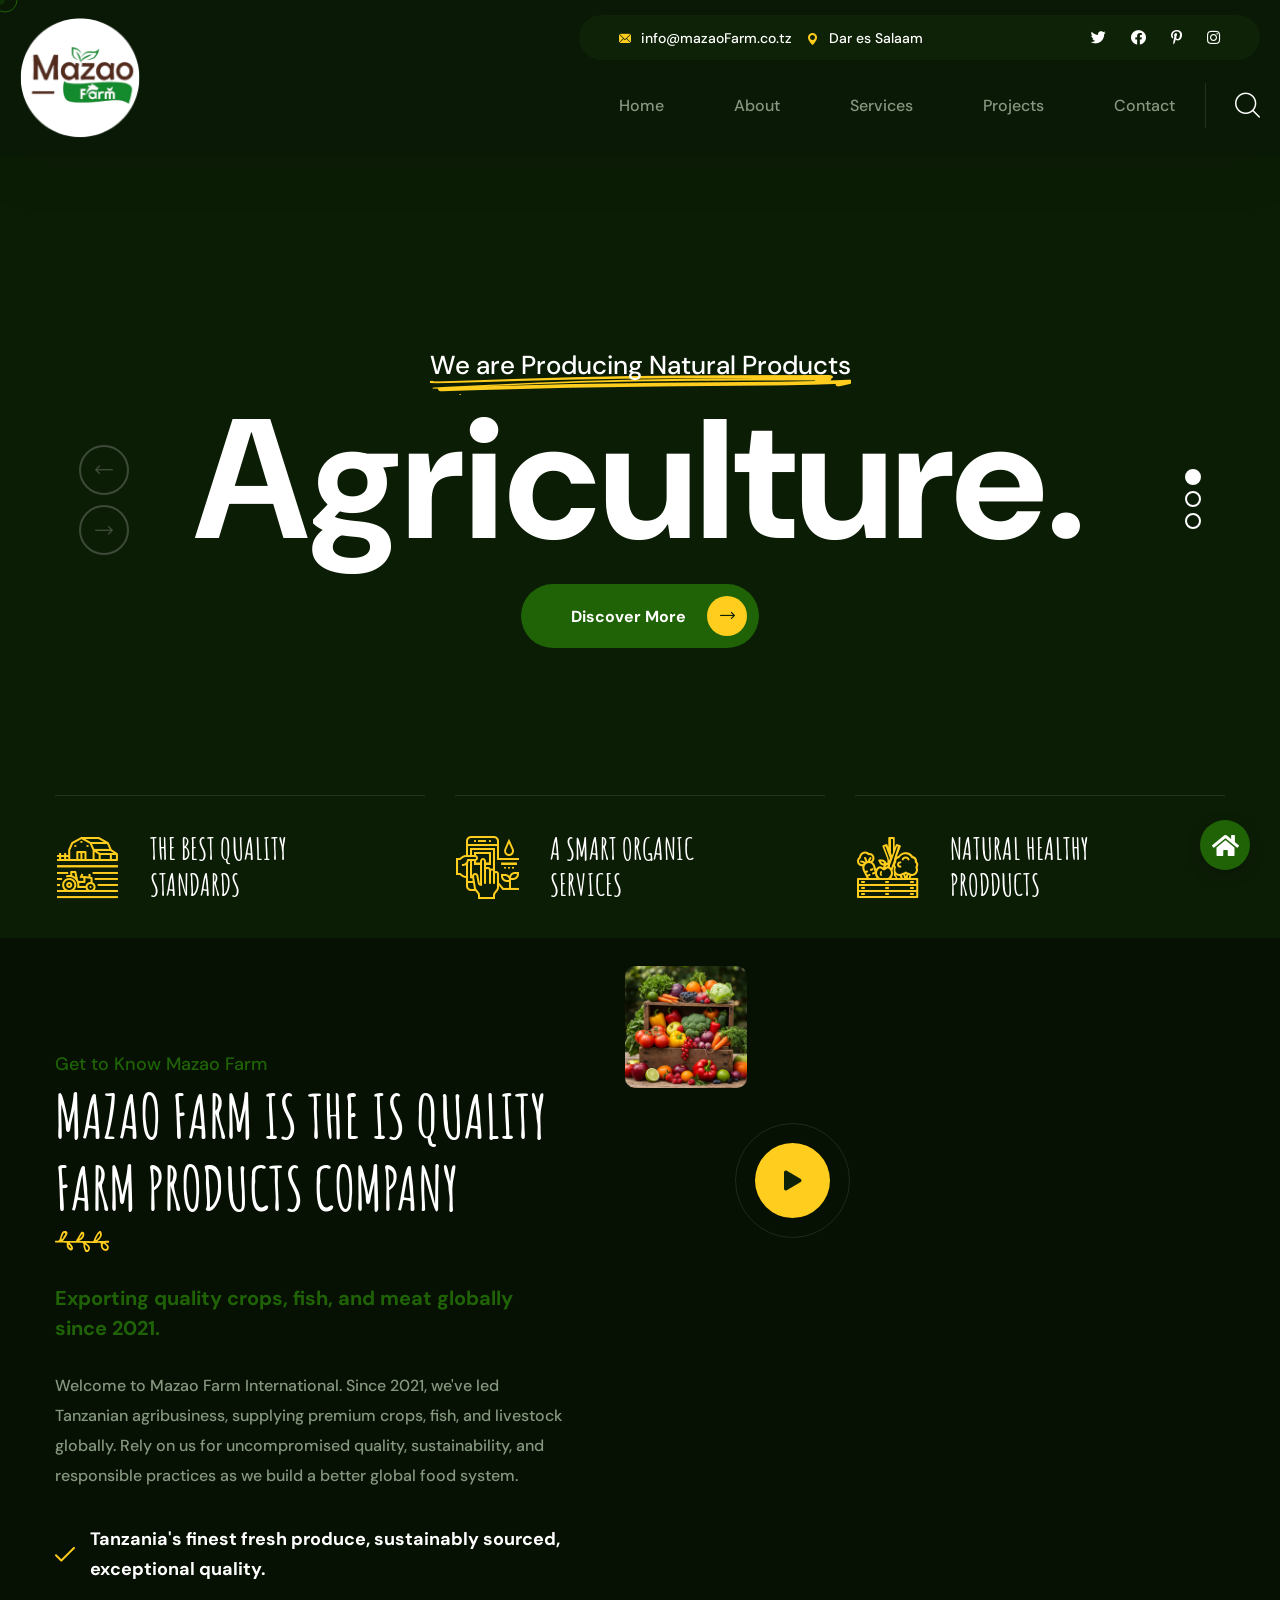
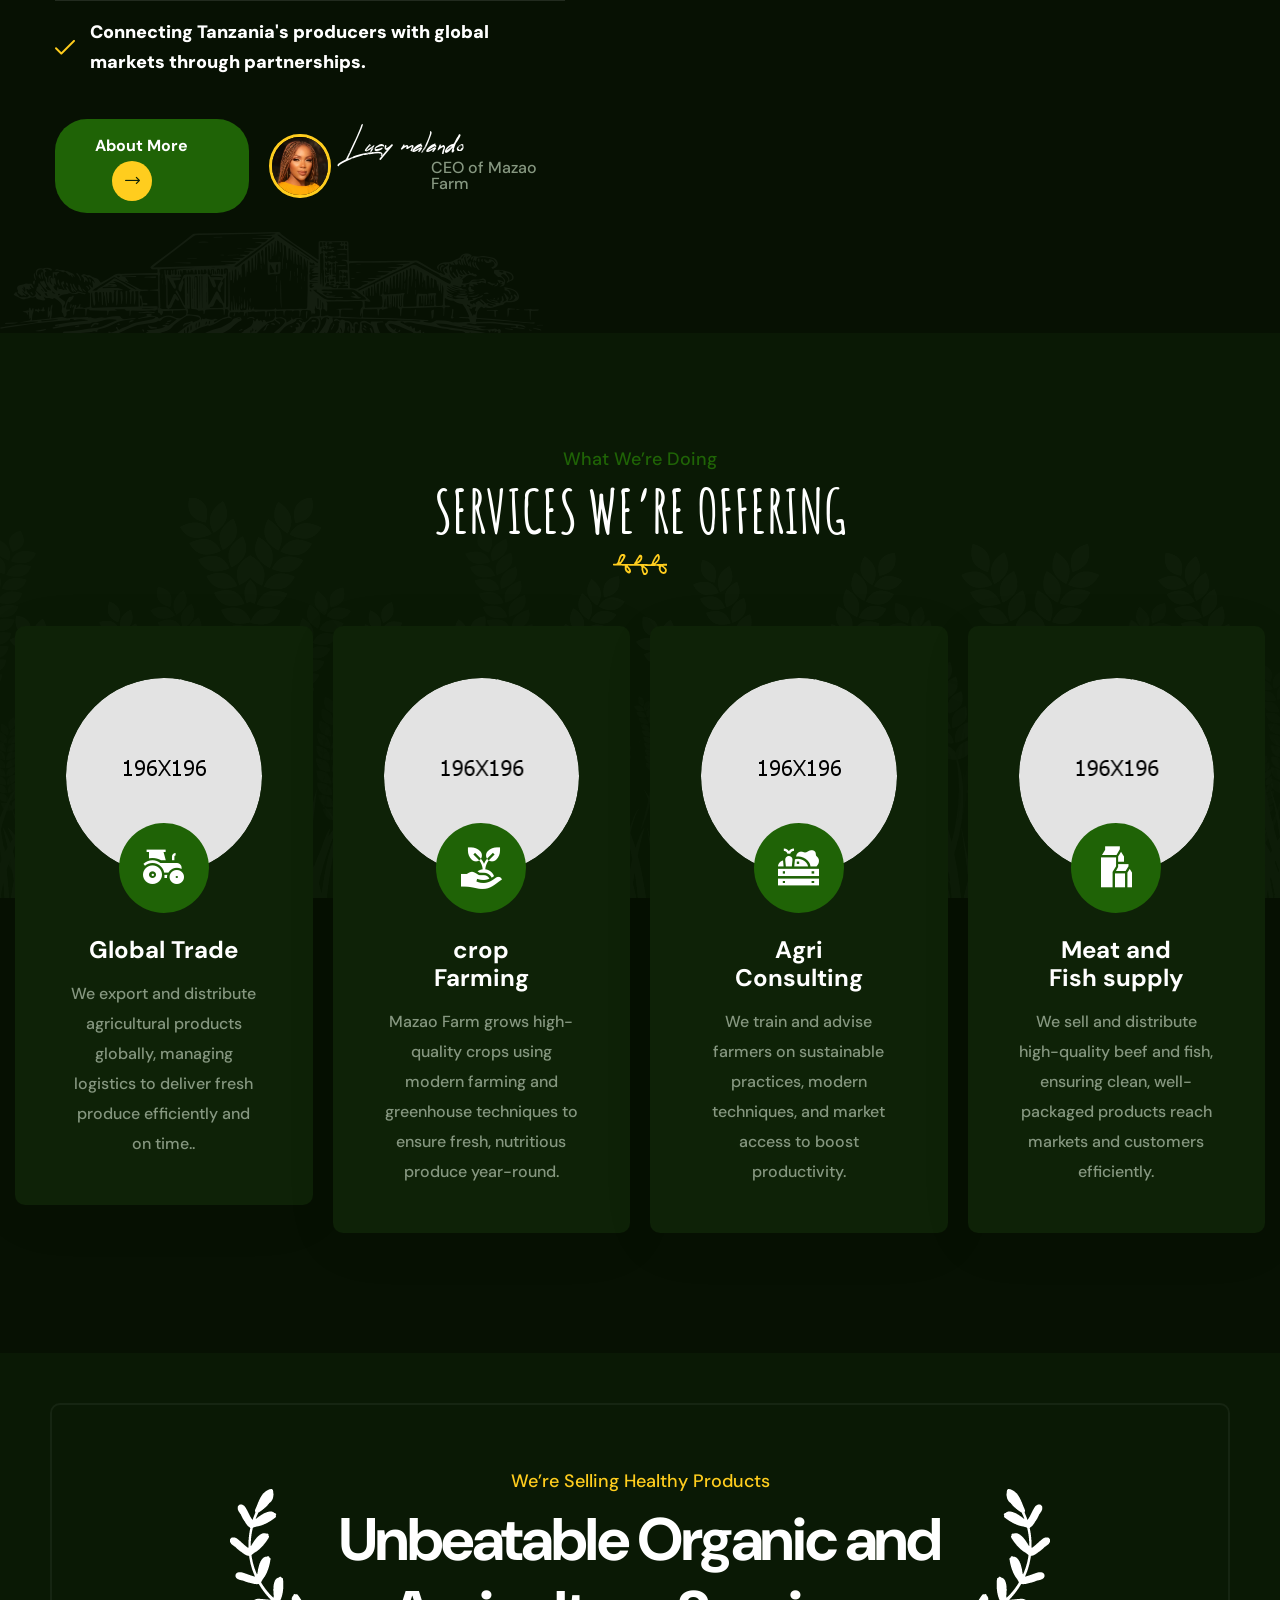
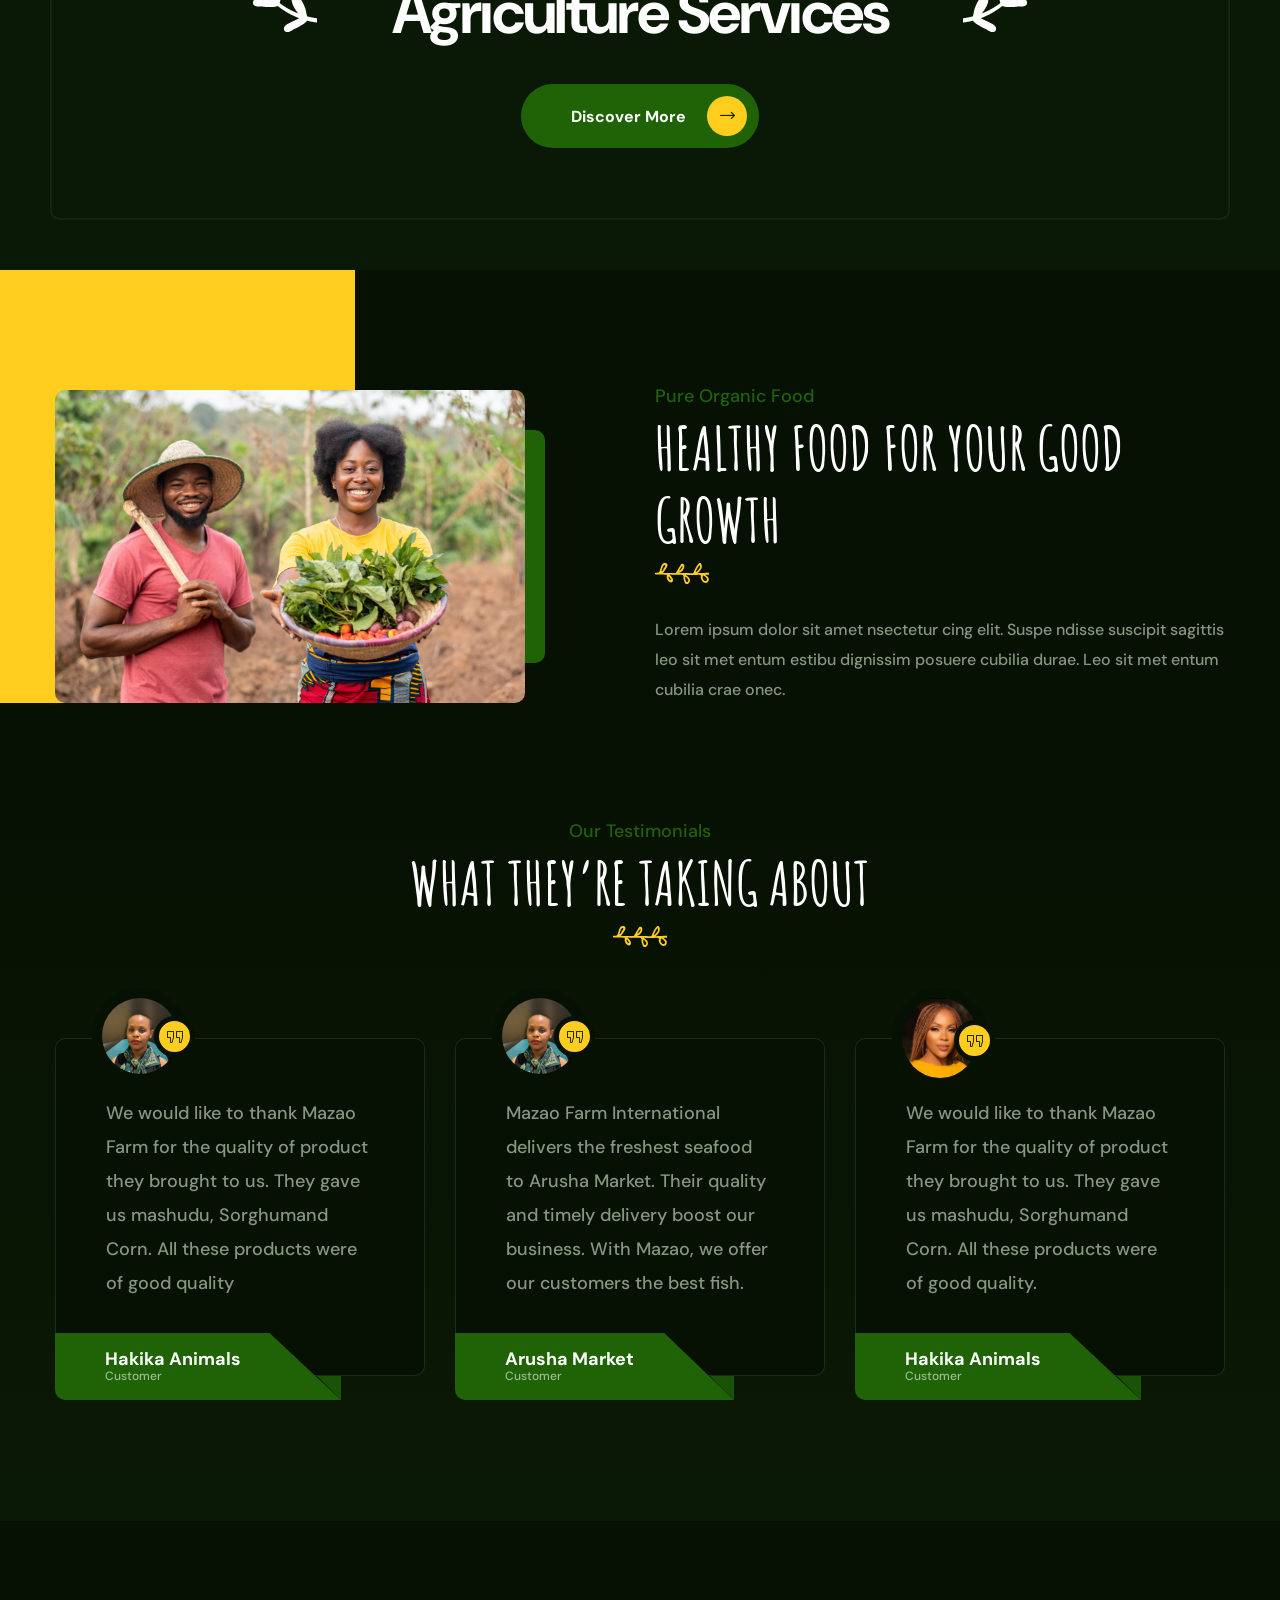
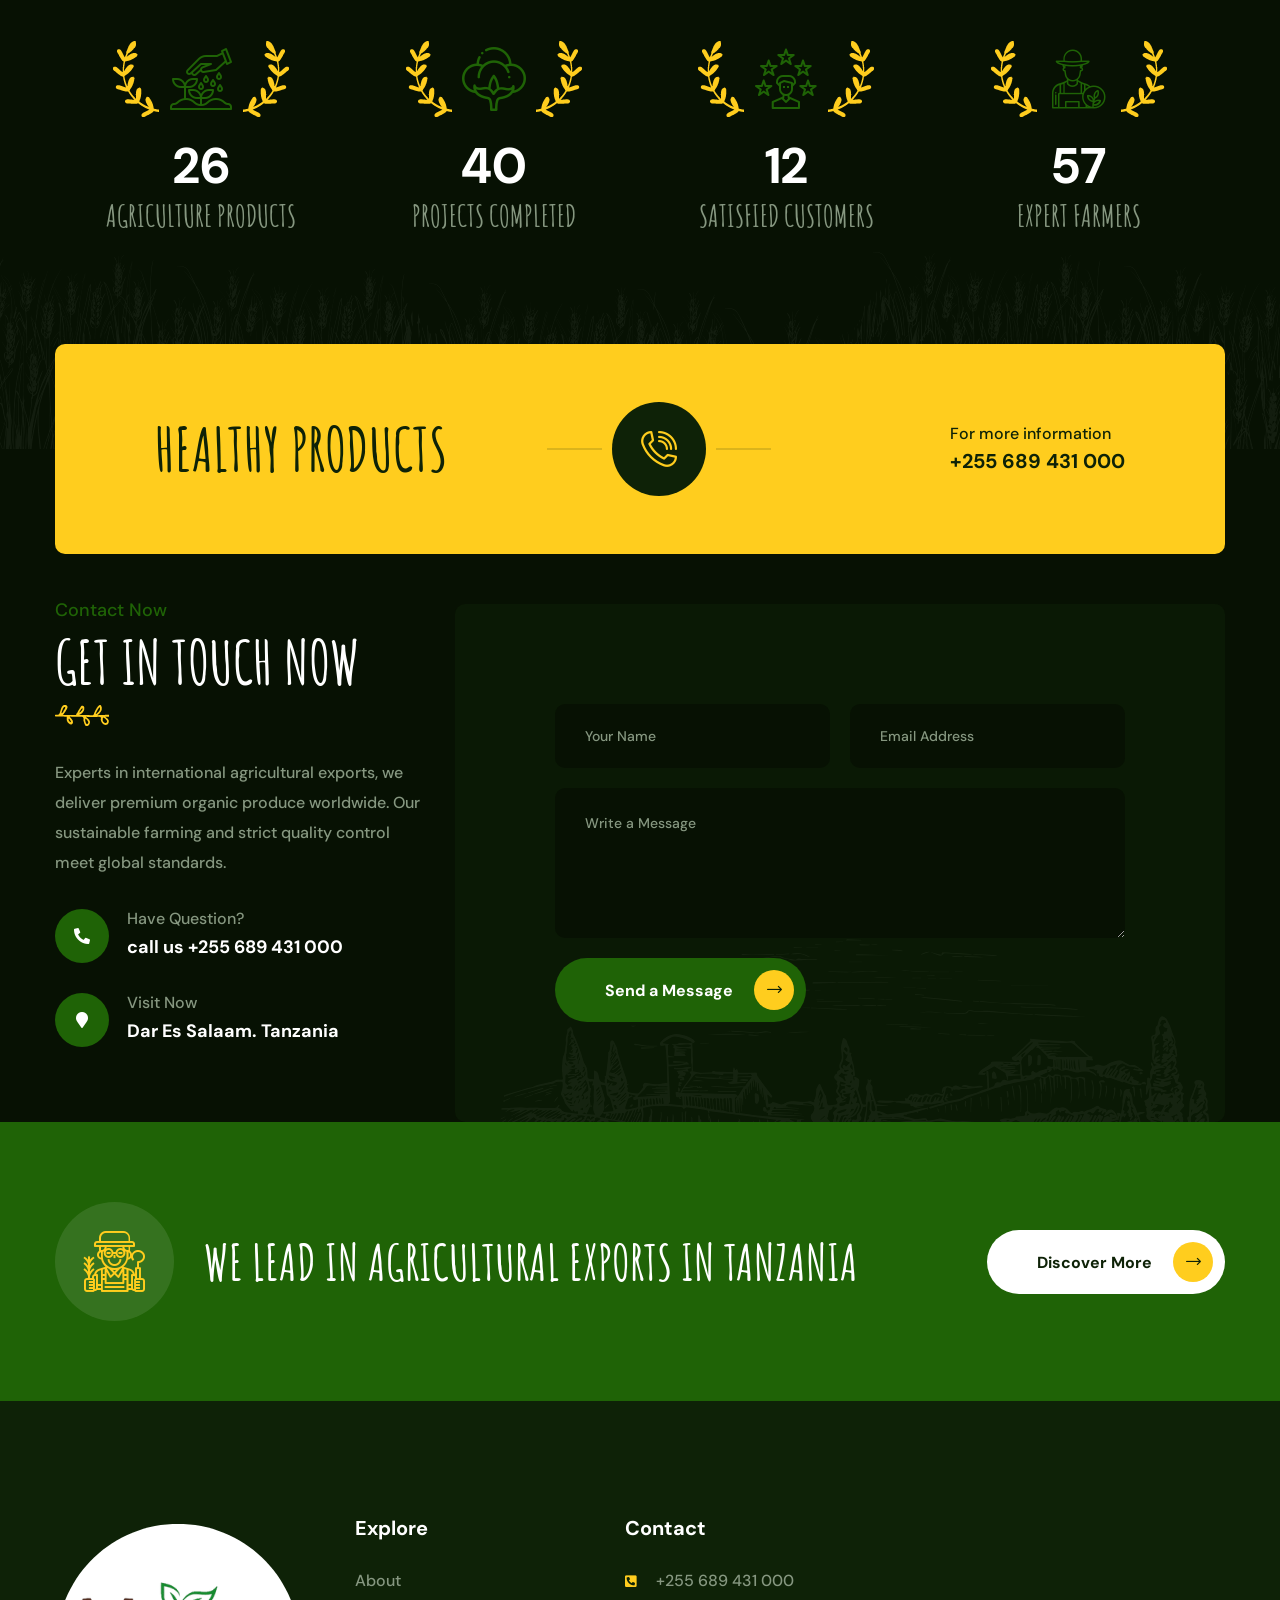
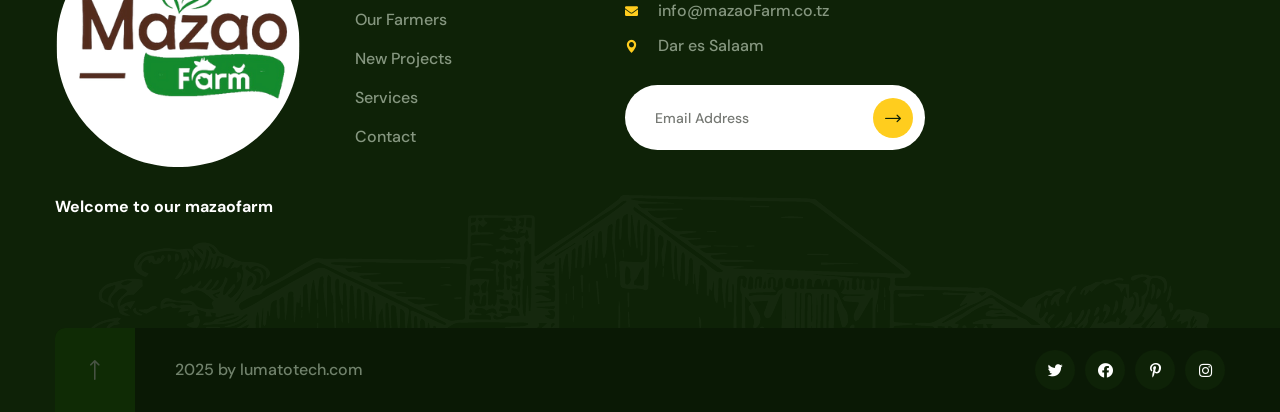
==== commit b34412f8: "alil info" ====
--- a/index.html
+++ b/index.html
@@ -931,7 +931,7 @@
                             <div class="col-xl-3 col-lg-6 col-md-6 wow fadeInUp" data-wow-delay="100ms">
                                 <div class="footer-widget__column footer-widget__about">
                                     <div class="footer-widget__logo">
-                                        <a href="index.html"><img src="assets/images/resources/footer-logo.png"
+                                        <a href="index.html"><img src="assets/images/resources/logo-1.png"
                                                 alt=""></a>
                                     </div>
                                     <div class="footer-widget__about-text-box">
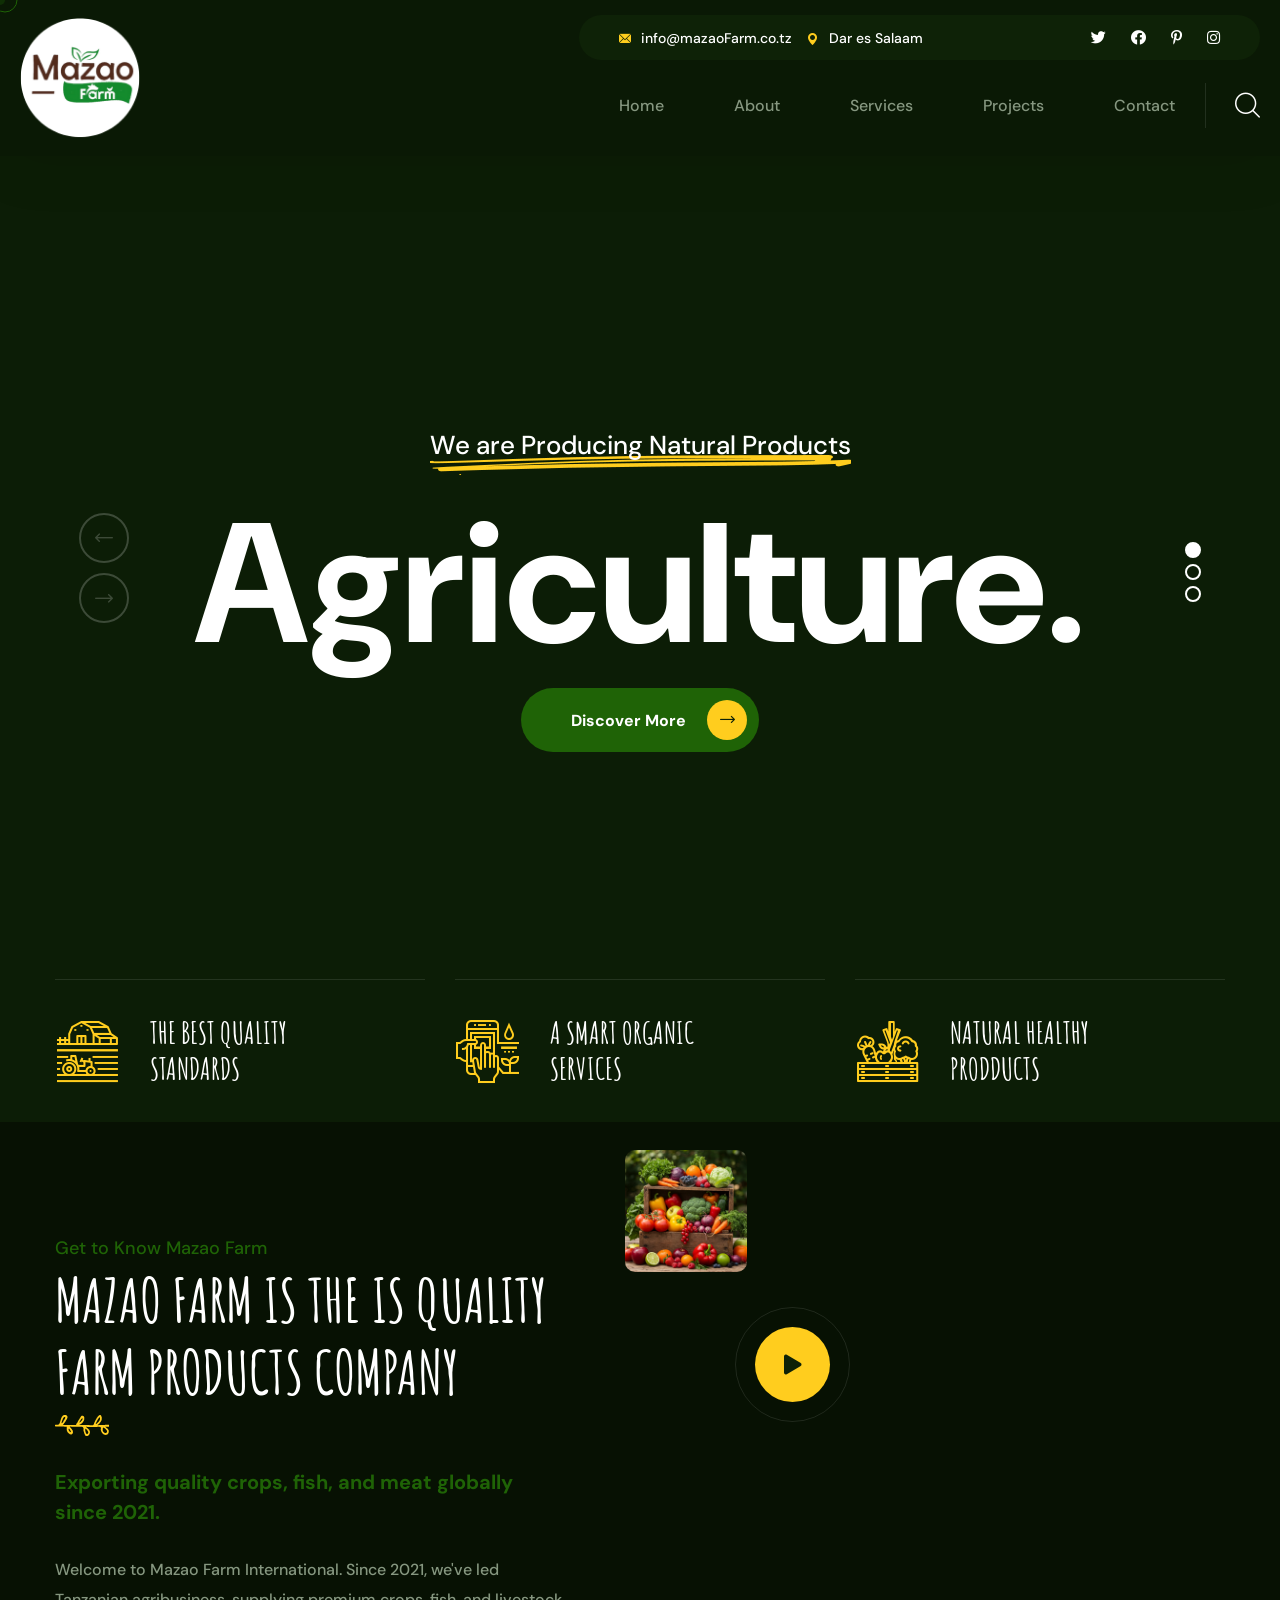
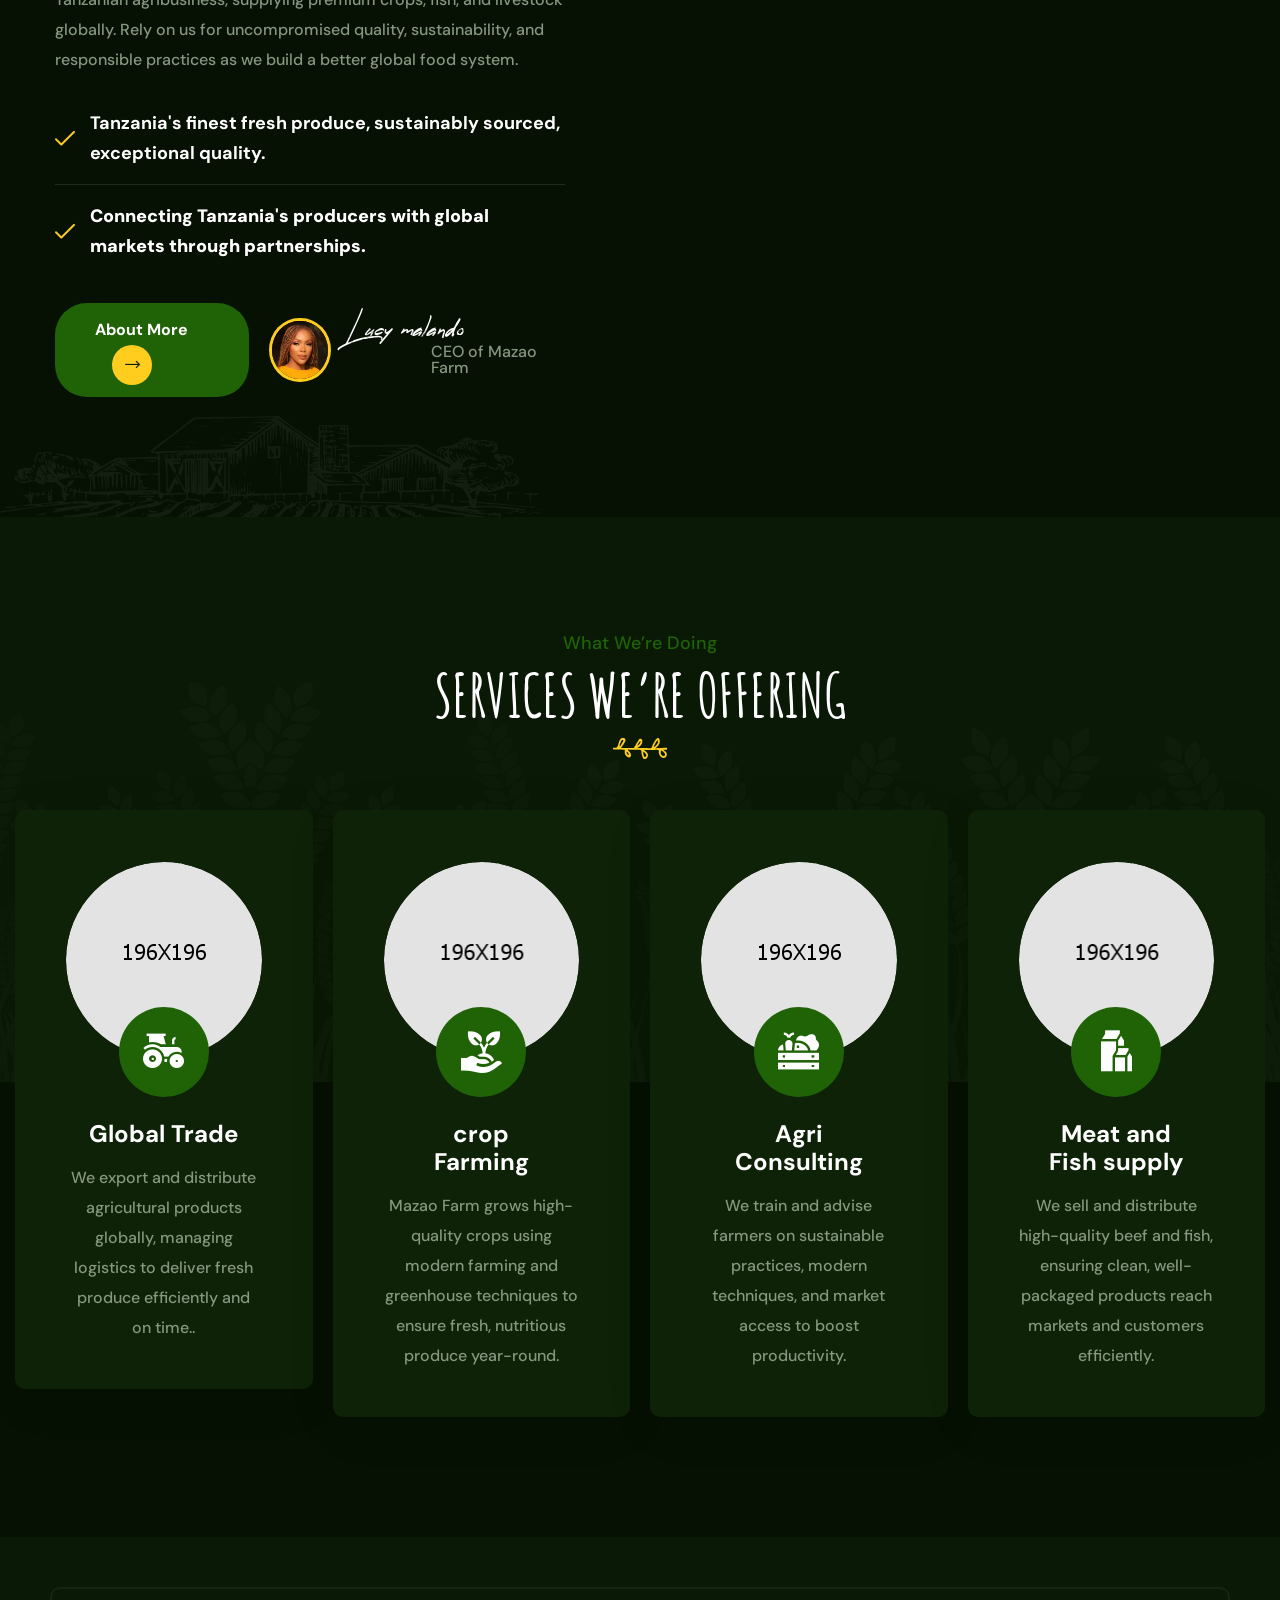
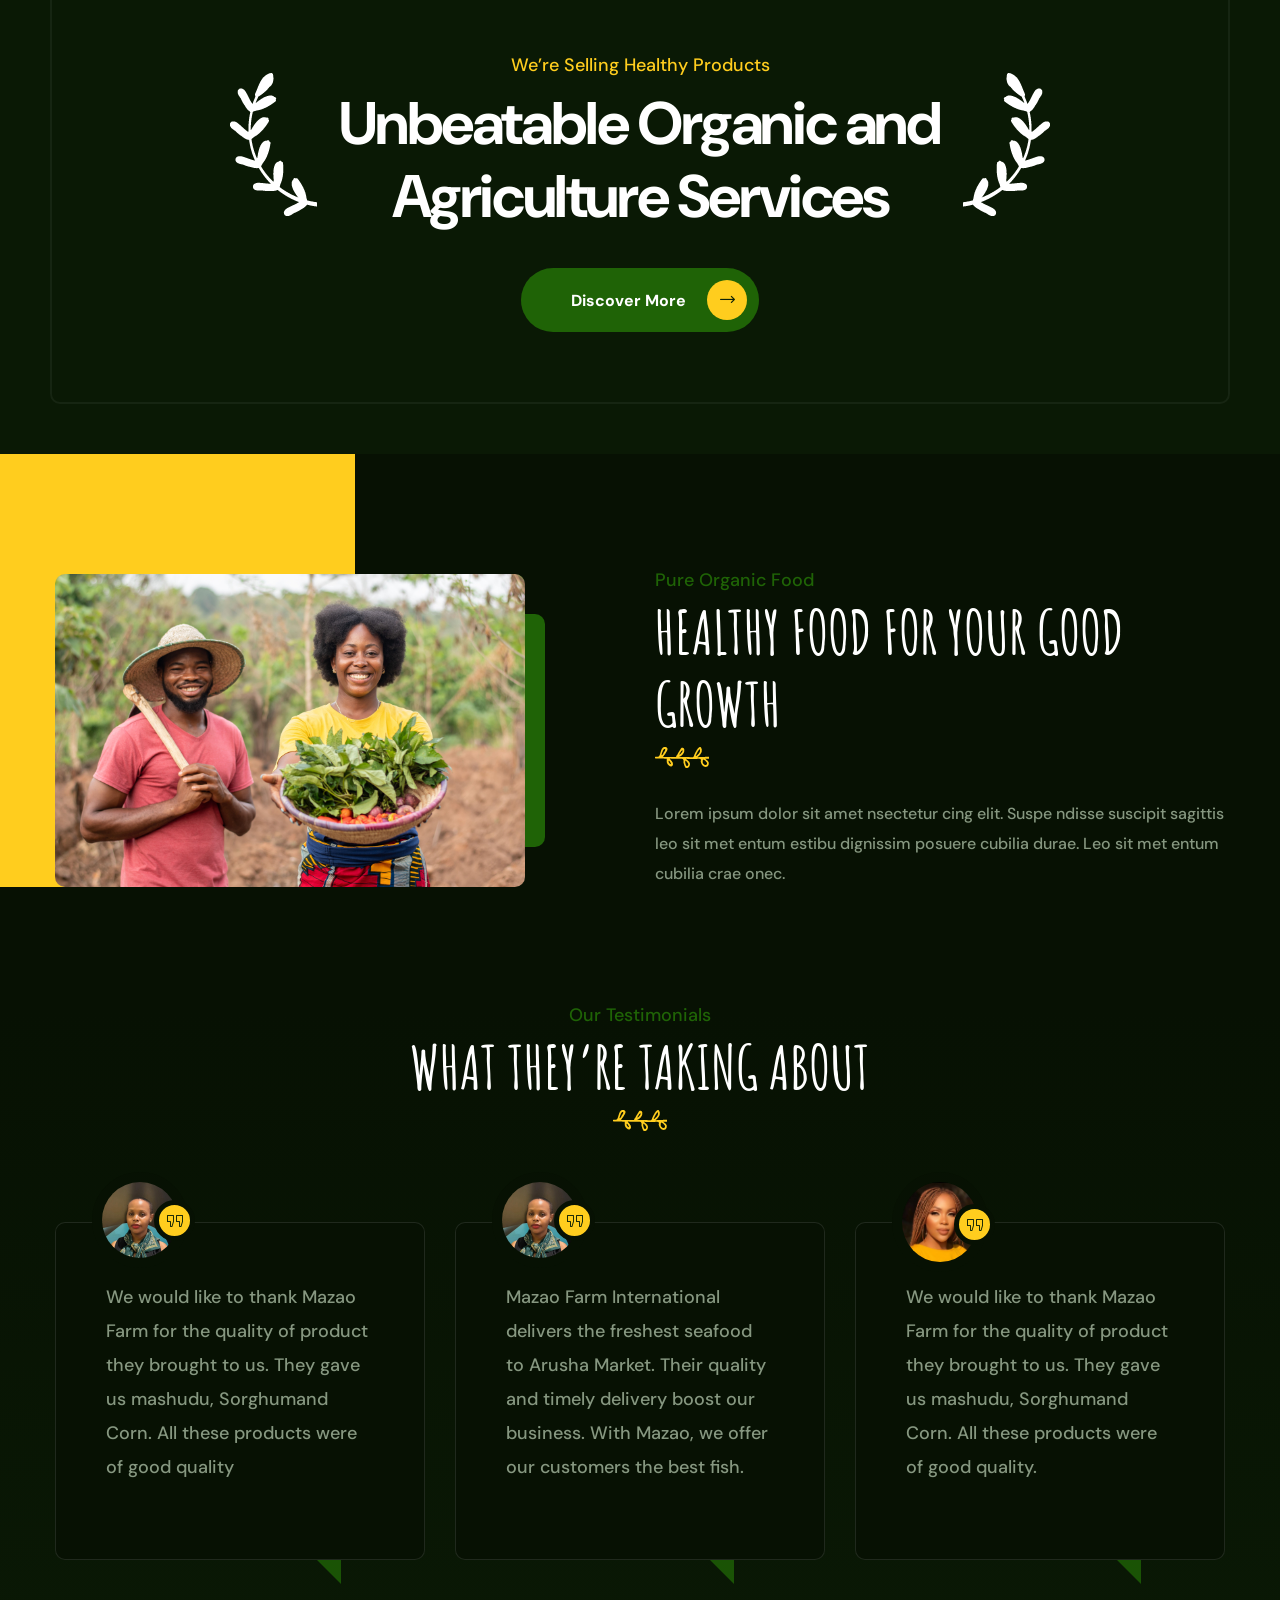
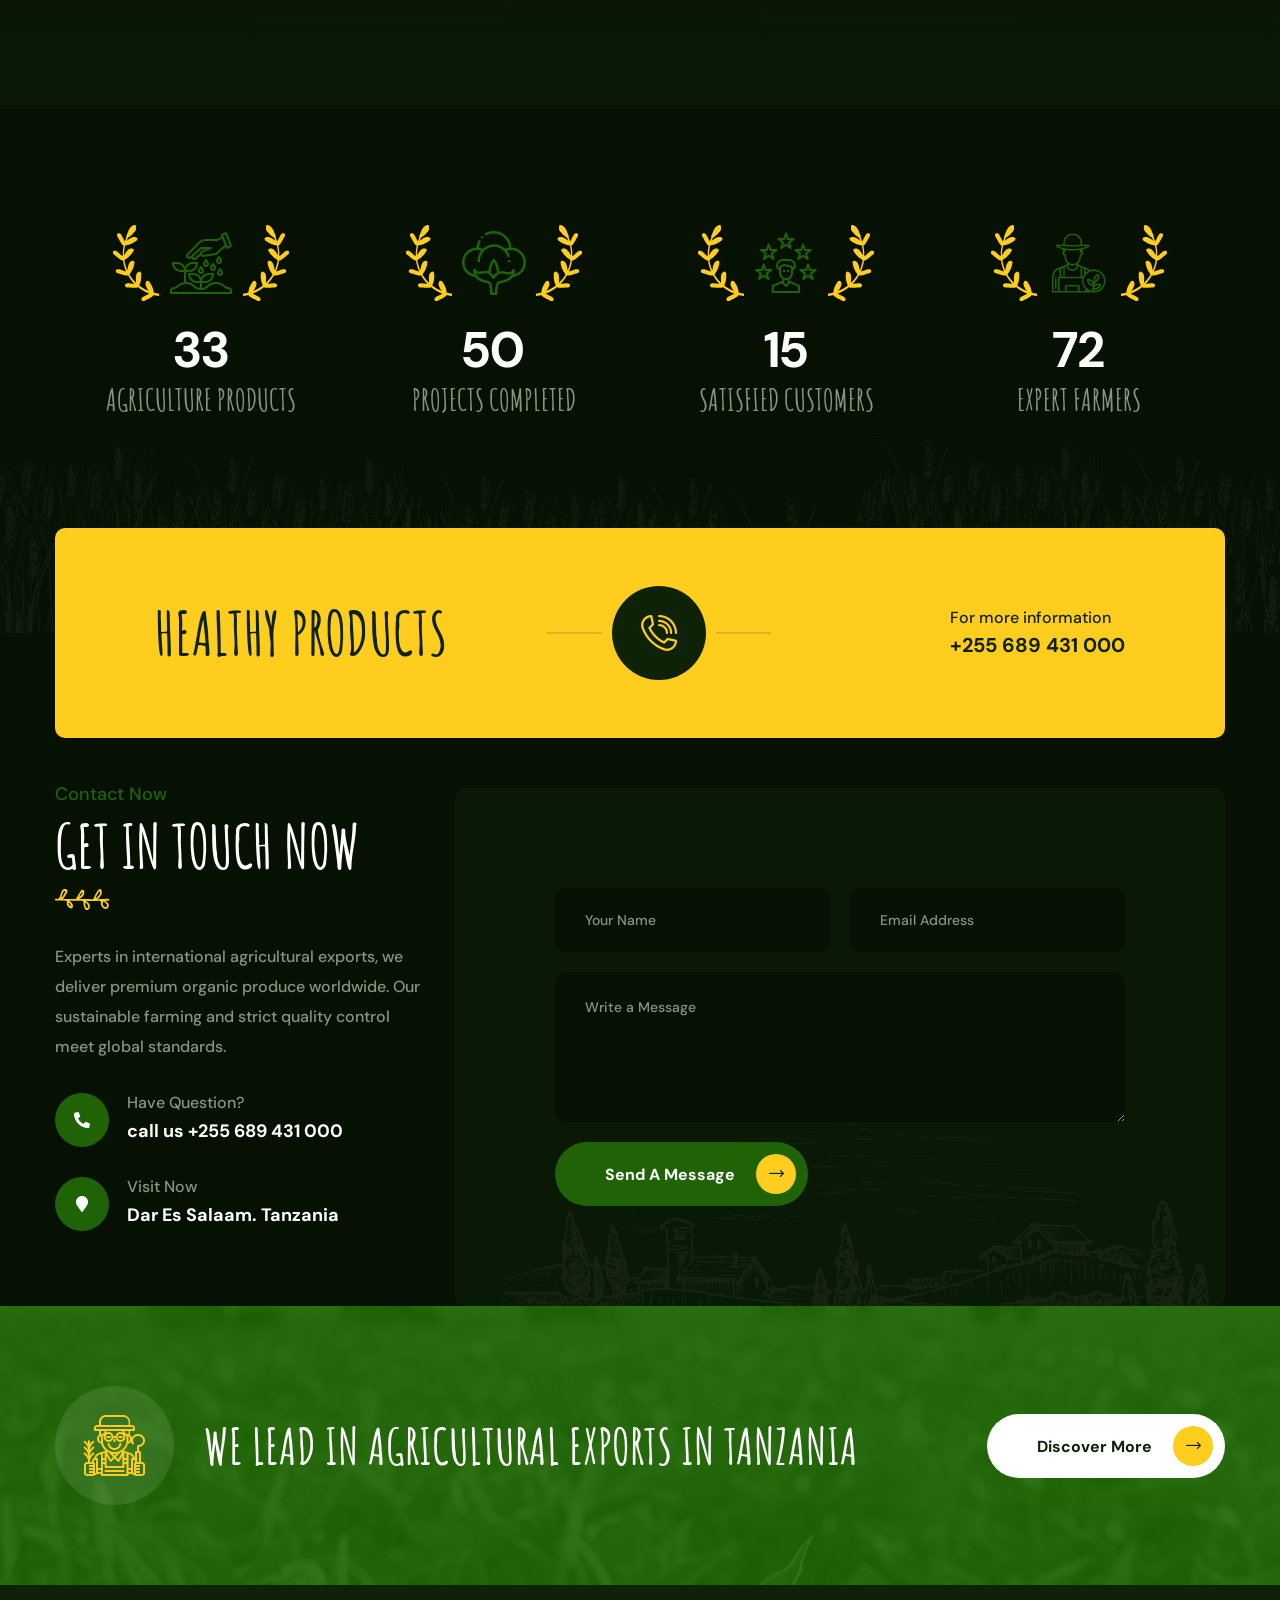
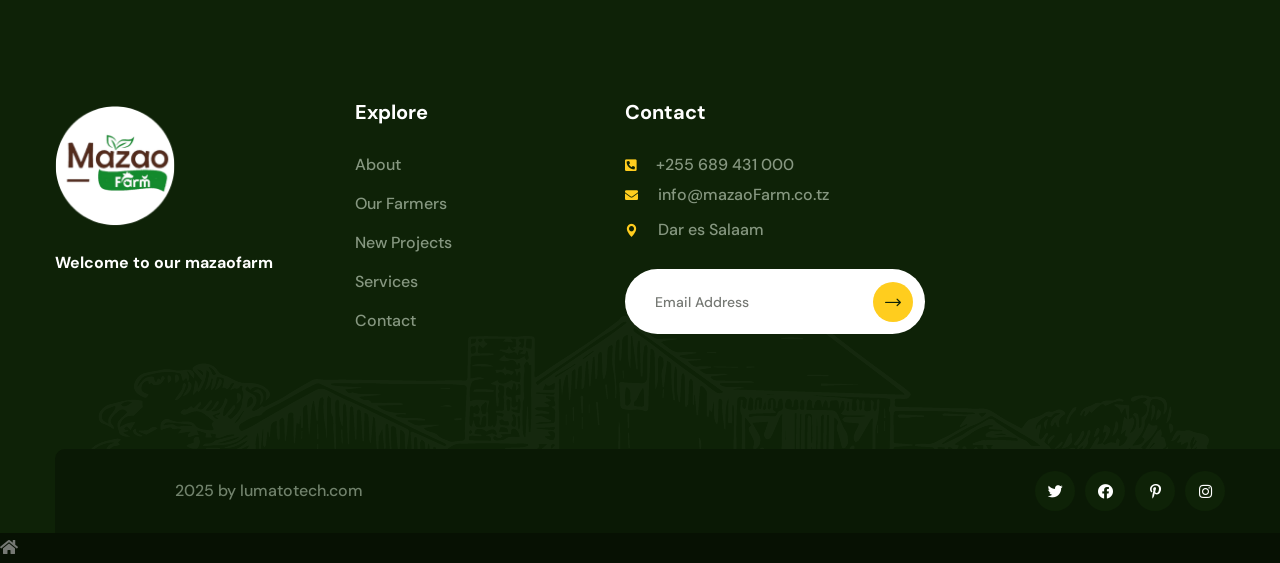
==== commit 5ee40b60: "fix speed issue" ====
--- a/index.html
+++ b/index.html
@@ -4,50 +4,101 @@
 <head>
     <meta charset="UTF-8" />
     <meta name="viewport" content="width=device-width, initial-scale=1.0" />
-    <title> Mazao Farm</title>
-    <!-- favicons Icons -->
-    <link rel="apple-touch-icon" sizes="180x180" href="assets/images/favicons/apple-touch-icon.png" />
-    <link rel="icon" type="image/png" sizes="32x32" href="assets/images/favicons/favicon-32x32.png" />
-    <link rel="icon" type="image/png" sizes="16x16" href="assets/images/favicons/favicon-16x16.png" />
-    <link rel="manifest" href="assets/images/favicons/site.webmanifest" />
-    <meta name="description" content="Agrion HTML 5 Template " />
-
-    <!-- fonts -->
+    <title>Mazao Farm - Quality Agricultural Products</title>
+    <meta name="description" content="Mazao Farm - Your trusted source for high-quality agricultural products. We provide fresh, organic, and sustainable farming solutions." />
+    
+    <!-- Resource hints to speed up page load -->
     <link rel="preconnect" href="https://fonts.googleapis.com">
-
     <link rel="preconnect" href="https://fonts.gstatic.com" crossorigin>
-
-    <link
-        href="https://fonts.googleapis.com/css2?family=DM+Sans:ital,wght@0,400;0,500;0,700;1,400;1,500;1,700&display=swap"
-        rel="stylesheet">
-    <link href="https://fonts.googleapis.com/css2?family=Amatic+SC:wght@400;700&display=swap" rel="stylesheet">
-
-    <link rel="stylesheet" href="assets/vendors/bootstrap/css/bootstrap.min.css" />
-    <link rel="stylesheet" href="assets/vendors/animate/animate.min.css" />
-    <link rel="stylesheet" href="assets/vendors/animate/custom-animate.css" />
-    <link rel="stylesheet" href="assets/vendors/fontawesome/css/all.min.css" />
-    <link rel="stylesheet" href="assets/vendors/jarallax/jarallax.css" />
-    <link rel="stylesheet" href="assets/vendors/jquery-magnific-popup/jquery.magnific-popup.css" />
-    <link rel="stylesheet" href="assets/vendors/nouislider/nouislider.min.css" />
-    <link rel="stylesheet" href="assets/vendors/nouislider/nouislider.pips.css" />
-    <link rel="stylesheet" href="assets/vendors/odometer/odometer.min.css" />
-    <link rel="stylesheet" href="assets/vendors/swiper/swiper.min.css" />
+    <link rel="dns-prefetch" href="https://fonts.googleapis.com">
+    
+    <!-- Preload key resources -->
+    <link rel="preload" href="assets/images/backgrounds/main-slider-1-1.jpg" as="image" fetchpriority="high">
+    <link rel="preload" href="assets/vendors/agrion-icons/fonts/agrion.woff" as="font" type="font/woff" crossorigin>
+    <link rel="preload" href="assets/vendors/bootstrap/css/bootstrap.min.css" as="style">
+    <link rel="preload" href="assets/vendors/fontawesome/css/all.min.css" as="style">
+    <link rel="preload" href="assets/css/agrion.css" as="style">
+    <link rel="preload" href="assets/vendors/jquery/jquery-3.6.0.min.js" as="script">
+    
+    <!-- Favicons -->
+    <link rel="apple-touch-icon" sizes="180x180" href="assets/images/favicons/apple-touch-icon.png">
+    <link rel="icon" type="image/png" sizes="32x32" href="assets/images/favicons/favicon-32x32.png">
+    <link rel="icon" type="image/png" sizes="16x16" href="assets/images/favicons/favicon-16x16.png">
+    <link rel="manifest" href="assets/images/favicons/site.webmanifest">
+    <meta name="theme-color" content="#1a4a0f">
+    
+    <!-- Critical CSS (inlined for above-the-fold content) -->
+    <style>
+        /* Base styles */
+        html{font-size:16px;scroll-behavior:smooth}body{margin:0;padding:0;font-family:'DM Sans',sans-serif;font-weight:400;font-size:1rem;color:#6c757d;line-height:1.7;overflow-x:hidden;-webkit-font-smoothing:antialiased;-moz-osx-font-smoothing:grayscale}
+        
+        /* Preloader */
+        .preloader{position:fixed;background-color:#fff;background-position:center center;background-repeat:no-repeat;top:0;left:0;right:0;bottom:0;z-index:99999;display:flex;justify-content:center;align-items:center;text-align:center}.preloader__image{animation:flipInY 2s infinite;width:100px;height:100px;background-image:url(assets/images/5.png);background-size:contain;background-position:center;background-repeat:no-repeat}@keyframes flipInY{from{transform:perspective(400px) rotate3d(0,1,0,90deg);animation-timing-function:ease-in;opacity:0}40%{transform:perspective(400px) rotate3d(0,1,0,-20deg);animation-timing-function:ease-in}60%{transform:perspective(400px) rotate3d(0,1,0,10deg);opacity:1}80%{transform:perspective(400px) rotate3d(0,1,0,-5deg)}to{transform:perspective(400px)}}
+        
+        /* Header */
+        .main-header{position:absolute;top:0;left:0;width:100%;z-index:99;transition:all 500ms ease}.main-header__wrapper{position:relative;display:block;width:100%;transition:all 500ms ease}
+        
+        /* Main slider */
+        .main-slider{position:relative;display:block;width:100%;overflow:hidden;z-index:1}.swiper-slide{position:relative;min-height:100vh;background-size:cover;background-position:center;display:flex;align-items:center}.image-layer{position:absolute;top:0;left:0;right:0;bottom:0;background-size:cover;background-position:center;transform:scale(1);transition:transform 7000ms ease;z-index:-1}.swiper-slide-active .image-layer{transform:scale(1.1)}.main-slider__content{position:relative;padding:80px 0;z-index:2}.main-slider__title{font-size:90px;color:#fff;font-weight:700;line-height:1.1em;margin:0 0 20px;font-family:'Amatic SC',cursive}.main-slider__sub-title{font-size:24px;color:#fff;margin:0 0 30px;font-weight:500}
+        
+        /* Buttons */
+        .thm-btn{display:inline-block;vertical-align:middle;-webkit-appearance:none;appearance:none;border:none;outline:none !important;background-color:#f1cf69;color:#1a4a0f;font-size:16px;font-weight:700;padding:15px 40px 15px;border-radius:30px;transition:all 500ms ease;text-transform:capitalize;text-decoration:none;position:relative;overflow:hidden;z-index:1}.thm-btn:hover{background-color:#1a4a0f;color:#fff}
+        
+        /* Media queries */
+        @media (max-width:1200px){.main-slider__title{font-size:70px}}
+        @media (max-width:991px){.main-slider__title{font-size:60px}.main-slider__sub-title{font-size:20px}}
+        @media (max-width:767px){.main-slider__title{font-size:50px}.main-slider__sub-title{font-size:18px}}
+    </style>
+    
+    <!-- Fonts with display=swap for better performance -->
+    <link href="https://fonts.googleapis.com/css2?family=DM+Sans:ital,wght@0,400;0,500;0,700;1,400;1,500;1,700&family=Amatic+SC:wght@400;700&display=swap" rel="stylesheet" media="print" onload="this.media='all'">
+    
+    <!-- Primary stylesheets -->
+    <link rel="stylesheet" href="assets/vendors/bootstrap/css/bootstrap.min.css">
+    <link rel="stylesheet" href="assets/vendors/fontawesome/css/all.min.css">
+    <link rel="stylesheet" href="assets/vendors/swiper/swiper.min.css">
     <link rel="stylesheet" href="assets/vendors/agrion-icons/style.css">
-    <link rel="stylesheet" href="assets/vendors/tiny-slider/tiny-slider.min.css" />
-    <link rel="stylesheet" href="assets/vendors/reey-font/stylesheet.css" />
-    <link rel="stylesheet" href="assets/vendors/owl-carousel/owl.carousel.min.css" />
-    <link rel="stylesheet" href="assets/vendors/owl-carousel/owl.theme.default.min.css" />
-    <link rel="stylesheet" href="assets/vendors/bxslider/jquery.bxslider.css" />
-    <link rel="stylesheet" href="assets/vendors/bootstrap-select/css/bootstrap-select.min.css" />
-    <link rel="stylesheet" href="assets/vendors/vegas/vegas.min.css" />
-    <link rel="stylesheet" href="assets/vendors/jquery-ui/jquery-ui.css" />
-    <link rel="stylesheet" href="assets/vendors/timepicker/timePicker.css" />
-
-    <!-- template styles -->
-    <link rel="stylesheet" href="assets/css/agrion.css" />
-    <link rel="stylesheet" href="assets/css/agrion-responsive.css" />
-    <link rel="stylesheet" href="assets/css/agrion-dark.css" />
-    <link rel="stylesheet" href="assets/css/fixed-home-btn.css" />
+    <link rel="stylesheet" href="assets/css/agrion.css">
+    <link rel="stylesheet" href="assets/css/agrion-responsive.css">
+    <link rel="stylesheet" href="assets/css/agrion-dark.css">
+    
+    <!-- Secondary stylesheets loaded with lower priority -->
+    <link rel="stylesheet" href="assets/vendors/animate/animate.min.css" media="print" onload="this.media='all'">
+    <link rel="stylesheet" href="assets/vendors/animate/custom-animate.css" media="print" onload="this.media='all'">
+    <link rel="stylesheet" href="assets/vendors/jarallax/jarallax.css" media="print" onload="this.media='all'">
+    <link rel="stylesheet" href="assets/vendors/jquery-magnific-popup/jquery.magnific-popup.css" media="print" onload="this.media='all'">
+    <link rel="stylesheet" href="assets/vendors/nouislider/nouislider.min.css" media="print" onload="this.media='all'">
+    <link rel="stylesheet" href="assets/vendors/nouislider/nouislider.pips.css" media="print" onload="this.media='all'">
+    <link rel="stylesheet" href="assets/vendors/odometer/odometer.min.css" media="print" onload="this.media='all'">
+    <link rel="stylesheet" href="assets/vendors/tiny-slider/tiny-slider.min.css" media="print" onload="this.media='all'">
+    <link rel="stylesheet" href="assets/vendors/reey-font/stylesheet.css" media="print" onload="this.media='all'">
+    <link rel="stylesheet" href="assets/vendors/owl-carousel/owl.carousel.min.css" media="print" onload="this.media='all'">
+    <link rel="stylesheet" href="assets/vendors/owl-carousel/owl.theme.default.min.css" media="print" onload="this.media='all'">
+    <link rel="stylesheet" href="assets/vendors/bxslider/jquery.bxslider.css" media="print" onload="this.media='all'">
+    <link rel="stylesheet" href="assets/vendors/bootstrap-select/css/bootstrap-select.min.css" media="print" onload="this.media='all'">
+    <link rel="stylesheet" href="assets/vendors/vegas/vegas.min.css" media="print" onload="this.media='all'">
+    <link rel="stylesheet" href="assets/vendors/jquery-ui/jquery-ui.css" media="print" onload="this.media='all'">
+    <link rel="stylesheet" href="assets/vendors/timepicker/timePicker.css" media="print" onload="this.media='all'">
+    
+    <!-- Fallback for browsers with JavaScript disabled -->
+    <noscript>
+        <link rel="stylesheet" href="assets/vendors/animate/animate.min.css">
+        <link rel="stylesheet" href="assets/vendors/animate/custom-animate.css">
+        <link rel="stylesheet" href="assets/vendors/jarallax/jarallax.css">
+        <link rel="stylesheet" href="assets/vendors/jquery-magnific-popup/jquery.magnific-popup.css">
+        <link rel="stylesheet" href="assets/vendors/nouislider/nouislider.min.css">
+        <link rel="stylesheet" href="assets/vendors/nouislider/nouislider.pips.css">
+        <link rel="stylesheet" href="assets/vendors/odometer/odometer.min.css">
+        <link rel="stylesheet" href="assets/vendors/tiny-slider/tiny-slider.min.css">
+        <link rel="stylesheet" href="assets/vendors/reey-font/stylesheet.css">
+        <link rel="stylesheet" href="assets/vendors/owl-carousel/owl.carousel.min.css">
+        <link rel="stylesheet" href="assets/vendors/owl-carousel/owl.theme.default.min.css">
+        <link rel="stylesheet" href="assets/vendors/bxslider/jquery.bxslider.css">
+        <link rel="stylesheet" href="assets/vendors/bootstrap-select/css/bootstrap-select.min.css">
+        <link rel="stylesheet" href="assets/vendors/vegas/vegas.min.css">
+        <link rel="stylesheet" href="assets/vendors/jquery-ui/jquery-ui.css">
+        <link rel="stylesheet" href="assets/vendors/timepicker/timePicker.css">
+    </noscript>
 </head>
 
 <body class="custom-cursor">
@@ -931,7 +982,7 @@
                             <div class="col-xl-3 col-lg-6 col-md-6 wow fadeInUp" data-wow-delay="100ms">
                                 <div class="footer-widget__column footer-widget__about">
                                     <div class="footer-widget__logo">
-                                        <a href="index.html"><img src="assets/images/resources/logo-1.png"
+                                        <a href="index.html"><img src="assets/images/resources/logo-1.png" width="122" height="122"
                                                 alt=""></a>
                                     </div>
                                     <div class="footer-widget__about-text-box">
@@ -1089,8 +1140,7 @@
     </div>
     <!-- /.search-popup -->
 
-
-
+    <!-- All scripts loaded in original order with minimal optimization -->
     <script src="assets/vendors/jquery/jquery-3.6.0.min.js"></script>
     <script src="assets/vendors/bootstrap/js/bootstrap.bundle.min.js"></script>
     <script src="assets/vendors/jarallax/jarallax.min.js"></script>
@@ -1115,12 +1165,27 @@
     <script src="assets/vendors/timepicker/timePicker.js"></script>
     <script src="assets/vendors/circleType/jquery.circleType.js"></script>
     <script src="assets/vendors/circleType/jquery.lettering.min.js"></script>
-
-
-
-
-    <!-- template js -->
+    
+    <!-- Main template js with proper initialization -->
     <script src="assets/js/agrion.js"></script>
+    
+    <!-- Custom script to hide preloader -->
+    <script>
+        // Hide preloader when everything is loaded
+        window.addEventListener('load', function() {
+            const preloader = document.querySelector('.preloader');
+            if (preloader) {
+                preloader.style.display = 'none';
+            }
+        });
+        
+        // Fallback timeout to ensure preloader is hidden
+        setTimeout(function() {
+            const preloader = document.querySelector('.preloader');
+            if (preloader && preloader.style.display !== 'none') {
+                preloader.style.display = 'none';
+            }
+        }, 3000);
+    </script>
 </body>
-
 </html>
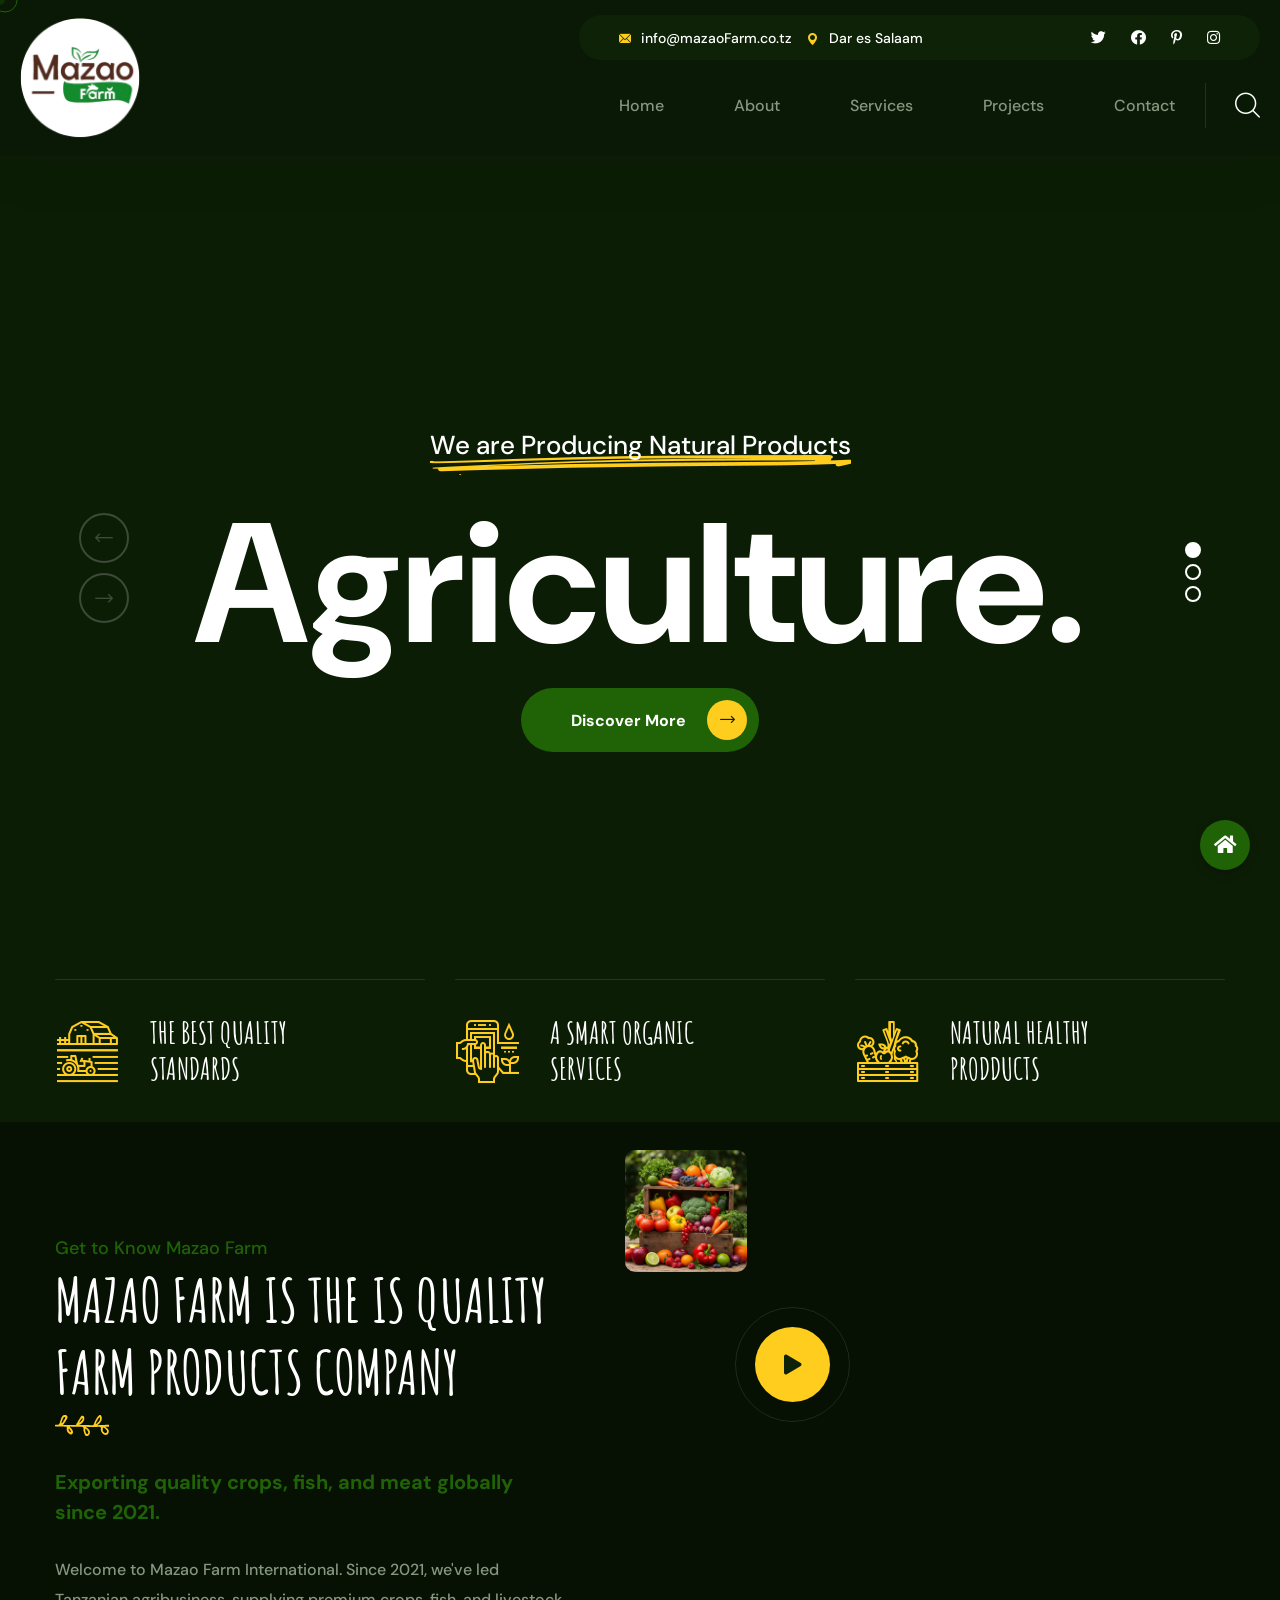
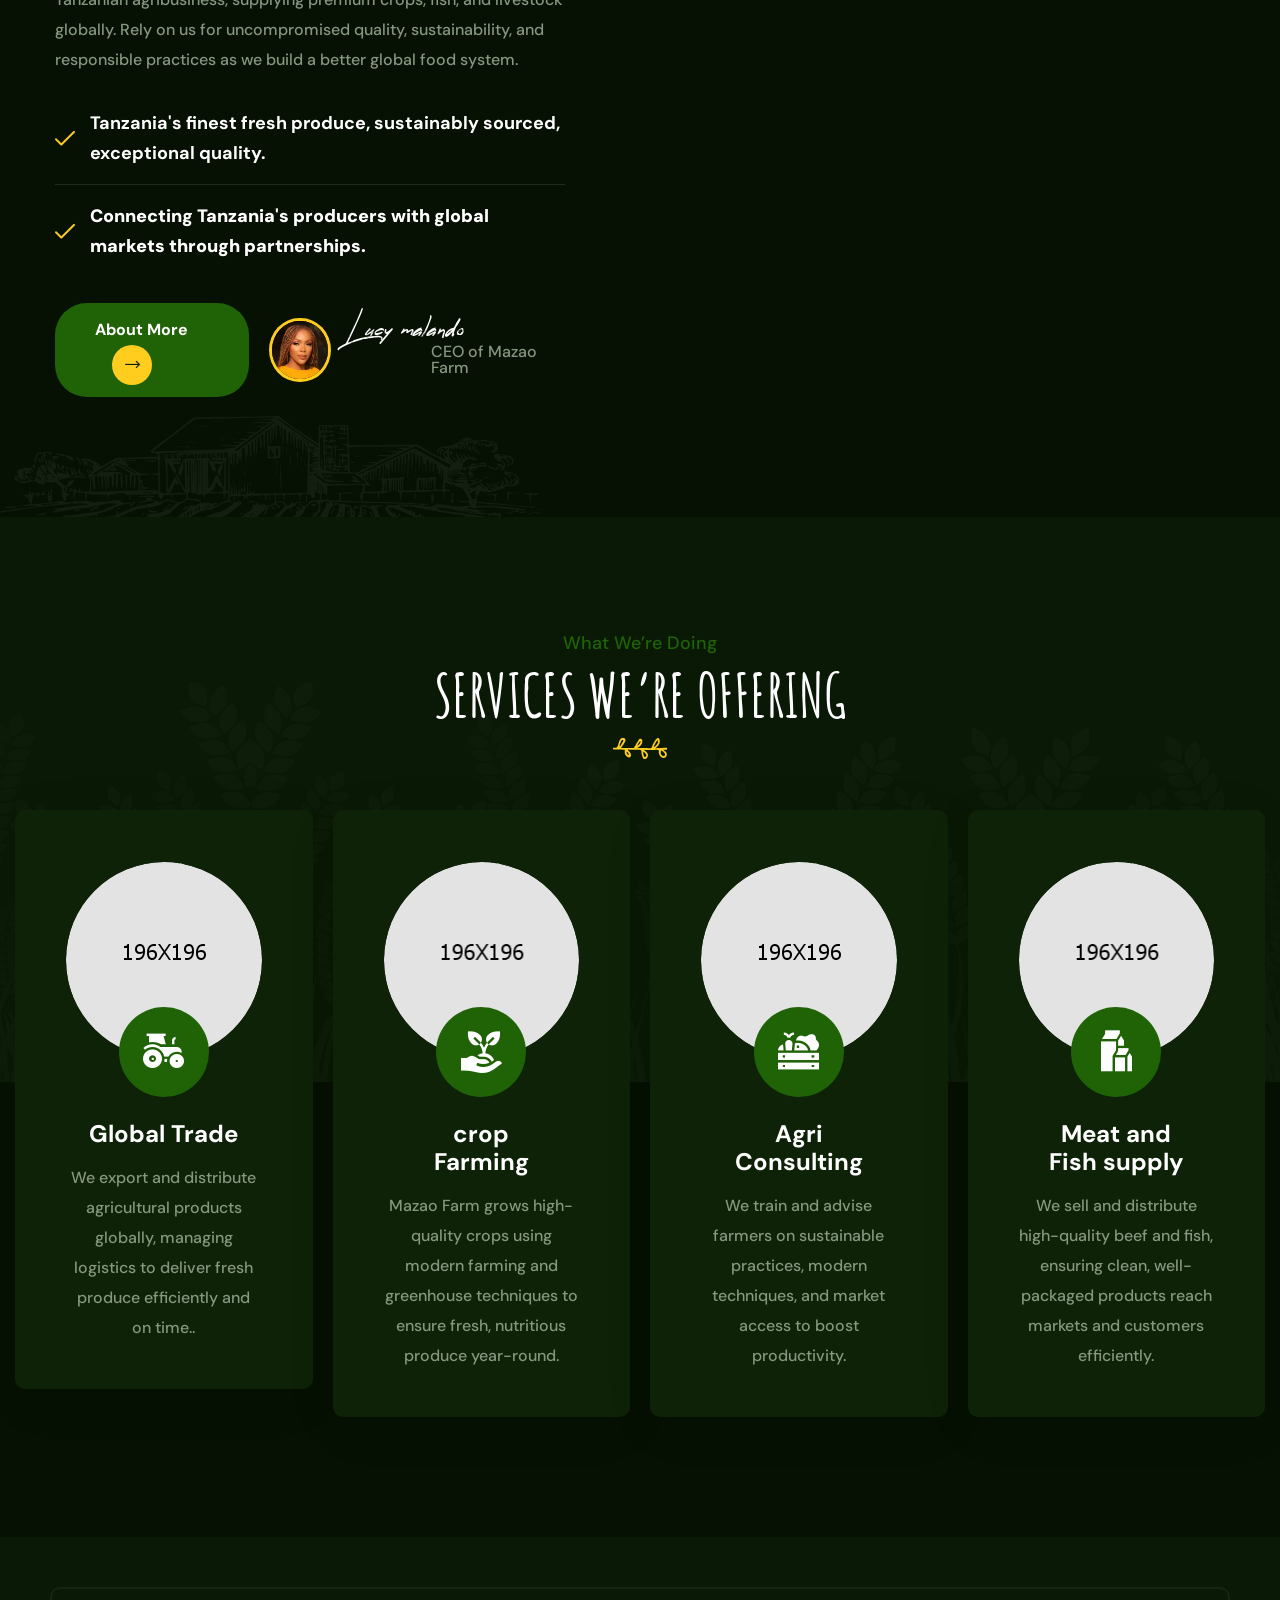
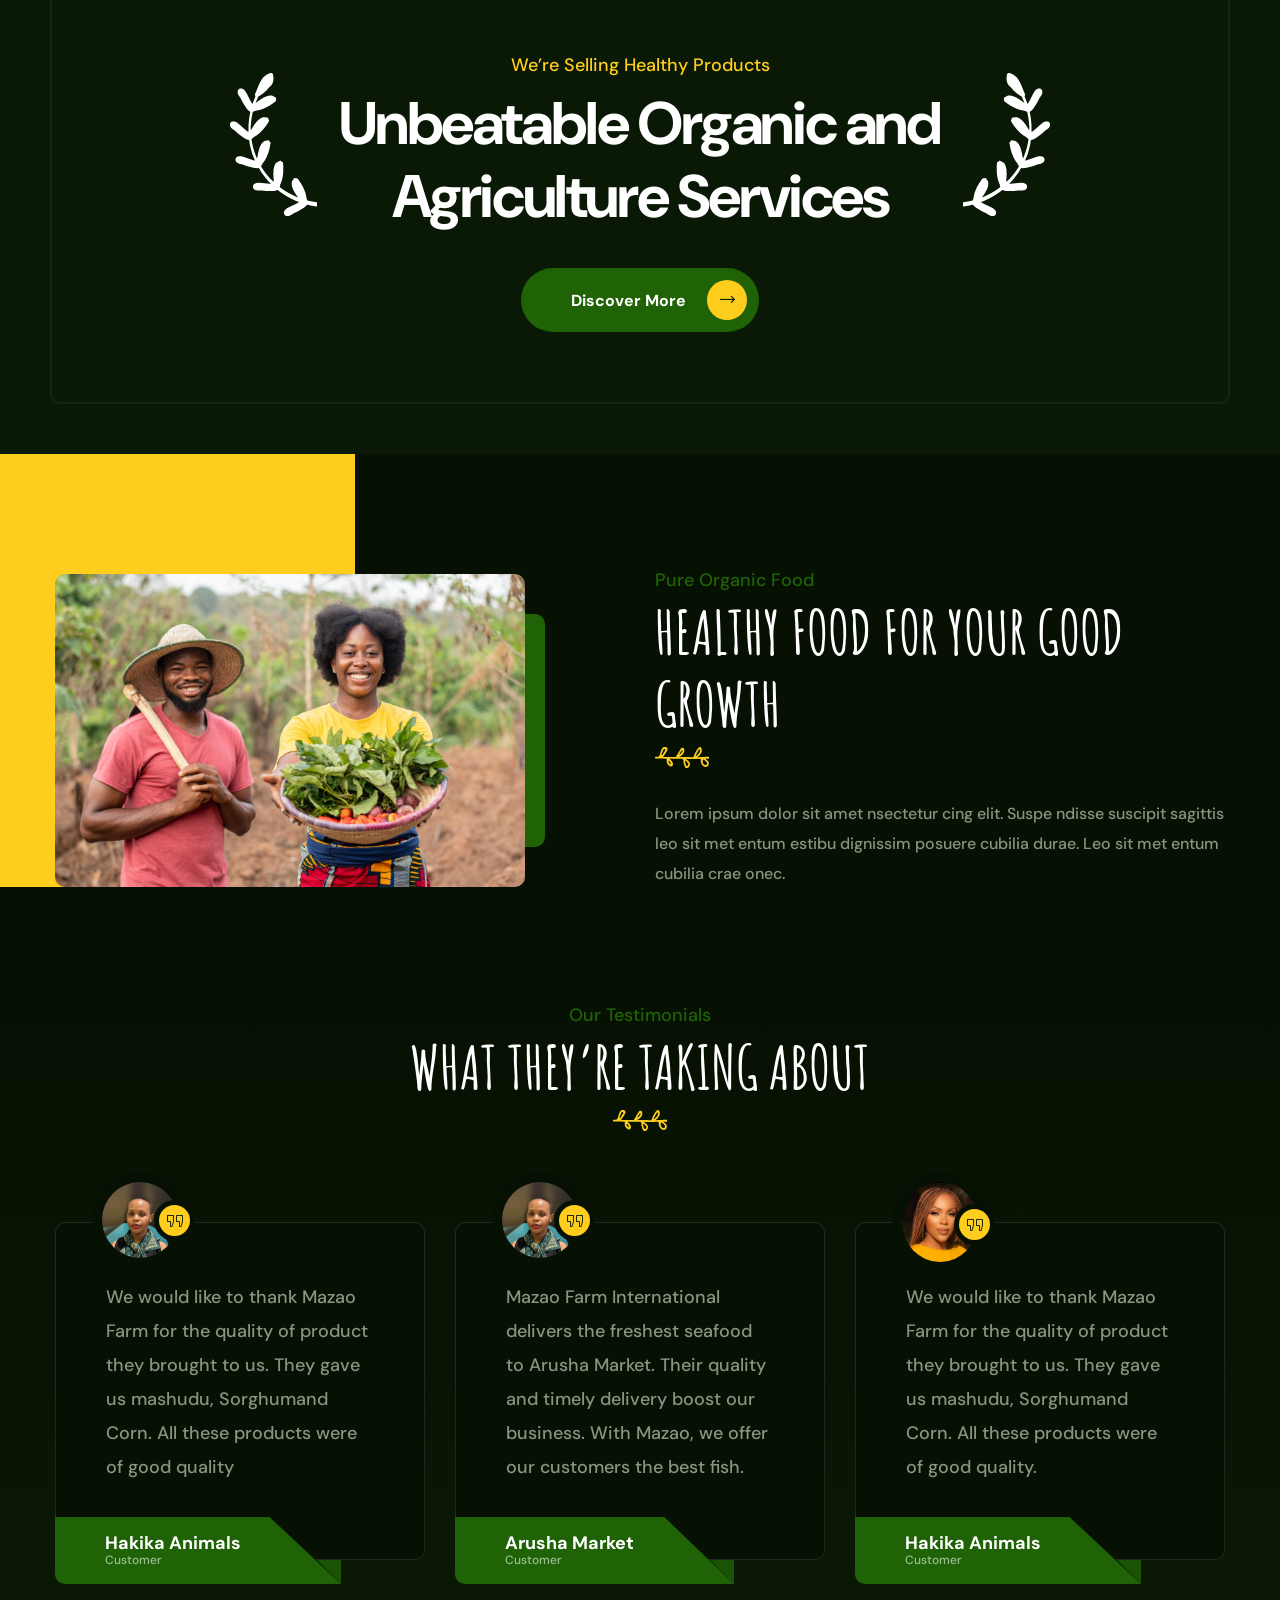
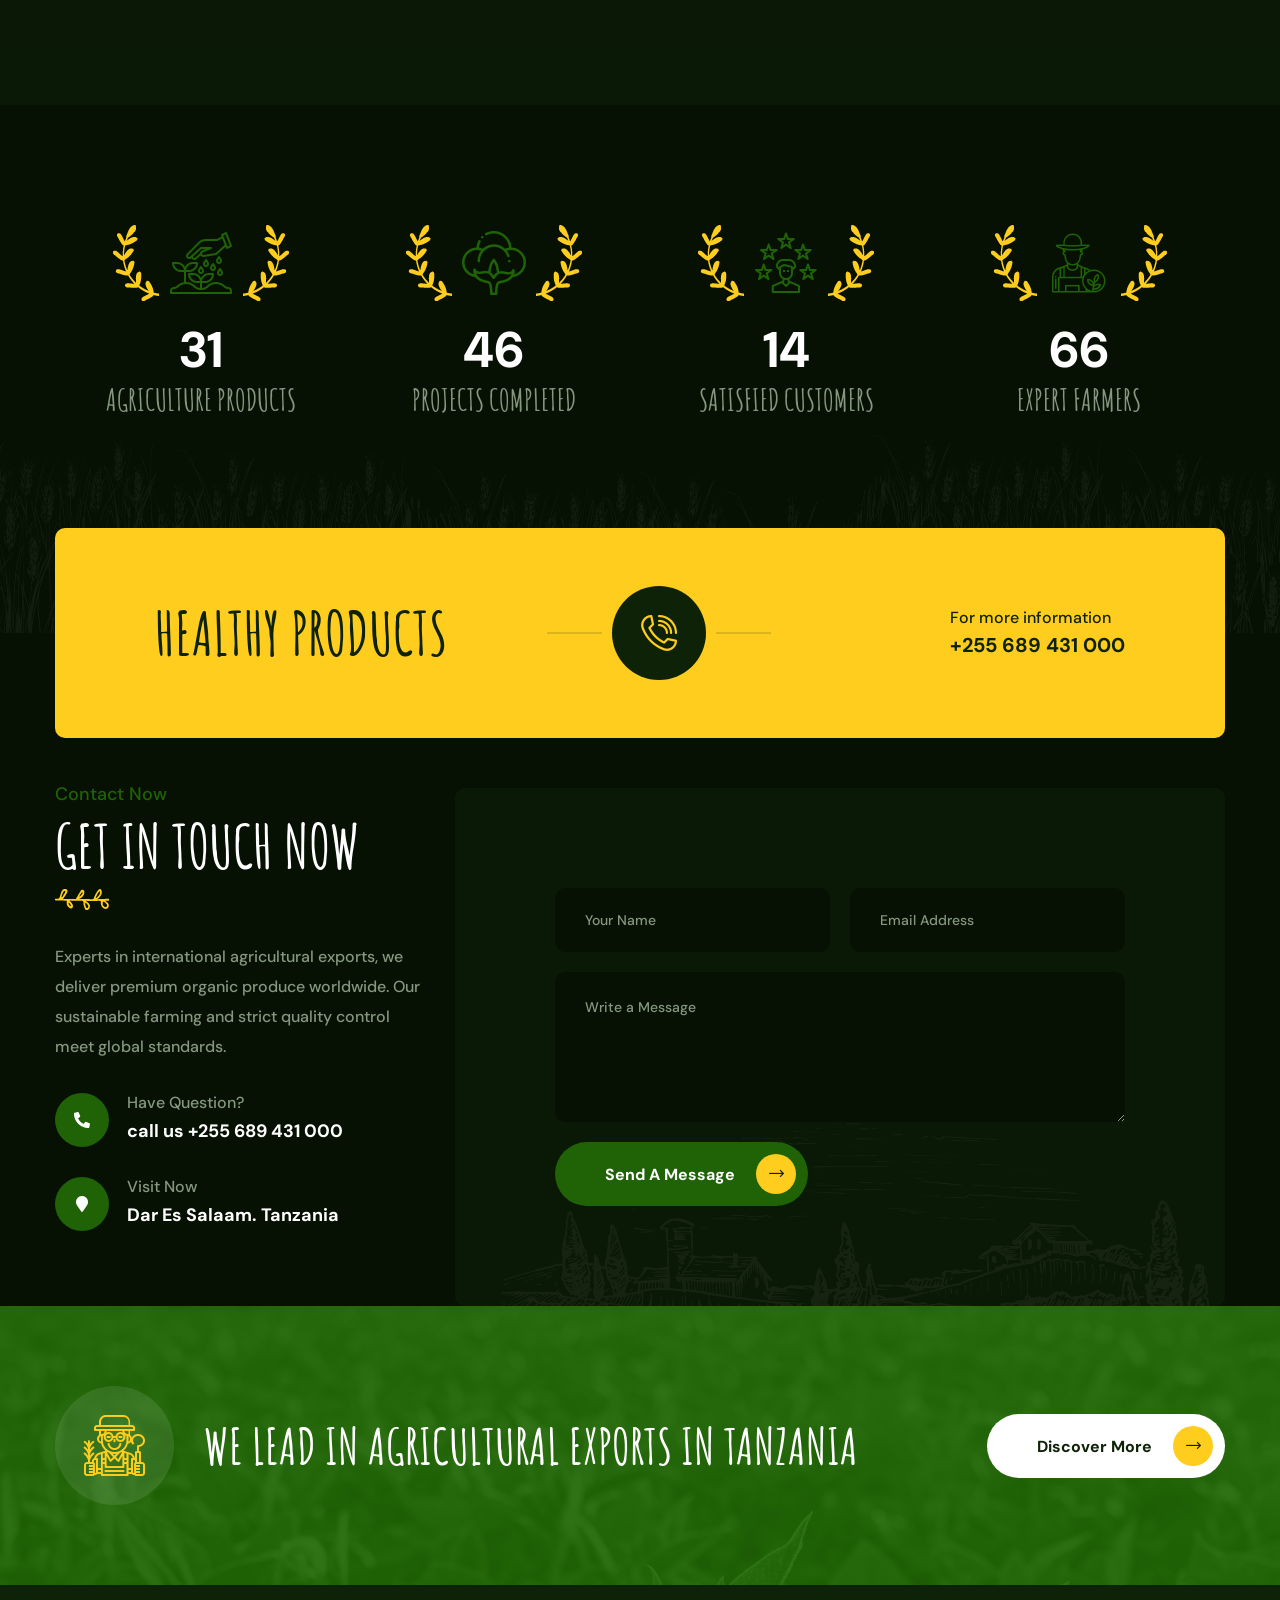
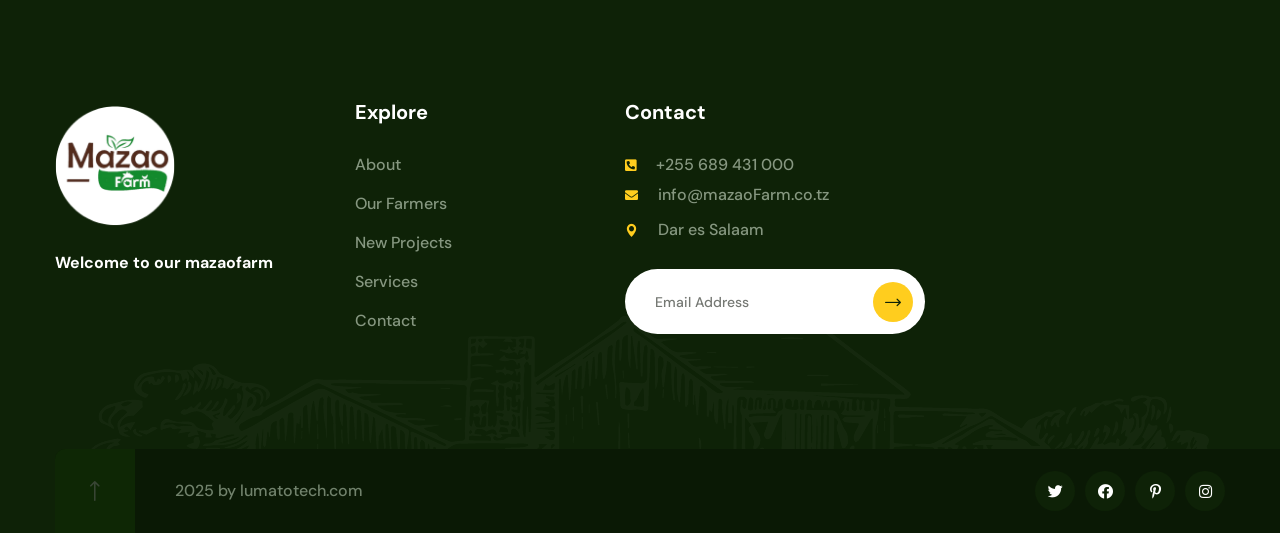
==== commit eadaa6b1: "implement lazy-loading" ====
--- a/index.html
+++ b/index.html
@@ -18,6 +18,7 @@
     <link rel="preload" href="assets/vendors/bootstrap/css/bootstrap.min.css" as="style">
     <link rel="preload" href="assets/vendors/fontawesome/css/all.min.css" as="style">
     <link rel="preload" href="assets/css/agrion.css" as="style">
+    <link rel="preload" href="assets/css/floating-home-button.css" as="style">
     <link rel="preload" href="assets/vendors/jquery/jquery-3.6.0.min.js" as="script">
     
     <!-- Favicons -->
@@ -61,6 +62,7 @@
     <link rel="stylesheet" href="assets/css/agrion.css">
     <link rel="stylesheet" href="assets/css/agrion-responsive.css">
     <link rel="stylesheet" href="assets/css/agrion-dark.css">
+    <link rel="stylesheet" href="assets/css/floating-home-button.css">
     
     <!-- Secondary stylesheets loaded with lower priority -->
     <link rel="stylesheet" href="assets/vendors/animate/animate.min.css" media="print" onload="this.media='all'">
@@ -121,8 +123,7 @@
             <div class="main-header__wrapper">
                 <div class="main-header__wrapper-inner">
                     <div class="main-header__logo">
-                        <a href="index.html"><img src="assets/images/resources/logo-1.png" alt="" width="122"
-                                height="122"></a>
+                        <a href="index.html"><img src="assets/images/resources/logo-1.png" alt="" width="122" height="122"></a>
                     </div>
                     <div class="main-header__menu-box">
                         <div class="main-header__menu-box-top">
@@ -375,7 +376,7 @@
         <!--About One Start-->
         <section class="about-one" id="about">
             <div class="about-one-shape-1 float-bob-x">
-                <img src="assets/images/shapes/about-one-shape-1-dark.png" alt="">
+                <img src="assets/images/shapes/about-one-shape-1-dark.png" alt="" loading="lazy">
             </div>
             <div class="container">
                 <div class="row">
@@ -422,7 +423,7 @@
                                 </div>
                                 <div class="about-one__ceo">
                                     <div class="about-one__ceo-img">
-                                        <img src="assets/images/resources/about-one-ceo-img.jpg" alt="">
+                                        <img src="assets/images/resources/about-one-ceo-img.jpg" alt="" loading="lazy">
                                     </div>
                                     <div class="about-one__ceo-content">
                                         <h4 class="about-one__ceo-name">Lucy malando</h4>
@@ -437,11 +438,11 @@
                             <div class="about-one__img-box wow slideInRight" data-wow-delay="100ms"
                                 data-wow-duration="2500ms">
                                 <div class="about-one__img-one">
-                                    <img src="assets/images/resources/about-one-img-1.jpg" alt="">
+                                    <img src="assets/images/resources/about-one-img-1.jpg" alt="" loading="lazy">
                                 </div>
                                 <div class="about-one__img-two">
                                     <img src="assets/images/resources/about-one-img-2.jpg" alt="" width="122"
-                                        height="122">
+                                        height="122" loading="lazy">
                                 </div>
                                 <div class="about-one__video-link">
                                     <a href="https://www.youtube.com/watch?v=LNobj_QTq3E&t=19s" class="video-popup">
@@ -478,7 +479,7 @@
                         <div class="services-one__single">
                             <div class="services-one__img-box">
                                 <div class="services-one__img">
-                                    <img src="assets/images/services/services-one-1.jpg" alt="">
+                                    <img src="assets/images/services/services-one-1.jpg" alt="" loading="lazy">
                                 </div>
                                 <div class="services-one__icon">
                                     <span class="icon-tractor"></span>
@@ -500,7 +501,7 @@
                             <div class="services-one__img-box">
                                 <div class="services-one__img">
                                     <img src="assets/images/services/services-one-2.jpg" alt="" width="196"
-                                        height="196">
+                                        height="196" loading="lazy">
                                 </div>
                                 <div class="services-one__icon">
                                     <span class="icon-organic-food"></span>
@@ -522,7 +523,7 @@
                         <div class="services-one__single">
                             <div class="services-one__img-box">
                                 <div class="services-one__img">
-                                    <img src="assets/images/services/services-one-3.jpg" alt="">
+                                    <img src="assets/images/services/services-one-3.jpg" alt="" loading="lazy">
                                 </div>
                                 <div class="services-one__icon">
                                     <span class="icon-vegetables"></span>
@@ -542,7 +543,7 @@
                         <div class="services-one__single">
                             <div class="services-one__img-box">
                                 <div class="services-one__img">
-                                    <img src="assets/images/services/services-one-4.jpg" alt="">
+                                    <img src="assets/images/services/services-one-4.jpg" alt="" loading="lazy">
                                 </div>
                                 <div class="services-one__icon">
                                     <span class="icon-dairy"></span>
@@ -579,11 +580,11 @@
                     <div class="unbeatable-one__content">
                         <div class="unbeatable-one__shape-one wow slideInLeft" data-wow-delay="100ms"
                             data-wow-duration="2500ms">
-                            <img src="assets/images/shapes/unbeatable-shape-1.png" alt="" class="float-bob-y">
+                            <img src="assets/images/shapes/unbeatable-shape-1.png" alt="" class="float-bob-y" loading="lazy">
                         </div>
                         <div class="unbeatable-one__shape-two wow slideInRight" data-wow-delay="100ms"
                             data-wow-duration="2500ms">
-                            <img src="assets/images/shapes/unbeatable-shape-2.png" alt="" class="float-bob-y">
+                            <img src="assets/images/shapes/unbeatable-shape-2.png" alt="" class="float-bob-y" loading="lazy">
                         </div>
                         <p class="unbeatable-one__tagline">We’re Selling Healthy Products</p>
                         <h3 class="unbeatable-one__title">Unbeatable Organic and
@@ -608,7 +609,7 @@
                     <div class="col-xl-6">
                         <div class="healthy-food-one__left">
                             <div class="healthy-food-one__img">
-                                <img src="assets/images/resources/healthy-food-one-1.jpg" alt="">
+                                <img src="assets/images/resources/healthy-food-one-1.jpg" alt="" loading="lazy">
                             </div>
                         </div>
                     </div>
@@ -735,7 +736,7 @@
                                                 Sorghumand Corn. All these products were of good quality.</p>
                                             <div class="testimonial-one__client-info">
                                                 <div class="testimonial-one__client-img">
-                                                    <img src="assets/images/testimonial/testimonial-1-6.jpg" alt="">
+                                                    <img src="assets/images/testimonial/testimonial-1-6.jpg" alt="" loading="lazy">
                                                     <div class="testimonial-one__quote">
                                                         <span class="icon-quote"></span>
                                                     </div>
@@ -773,10 +774,10 @@
                                     <div class="counter-one__icon">
                                         <span class="icon-seeds"></span>
                                         <div class="counter-one__shape-one">
-                                            <img src="assets/images/shapes/counter-one-shape-1.png" alt="">
+                                            <img src="assets/images/shapes/counter-one-shape-1.png" alt="" loading="lazy">
                                         </div>
                                         <div class="counter-one__shape-two">
-                                            <img src="assets/images/shapes/counter-one-shape-2.png" alt="">
+                                            <img src="assets/images/shapes/counter-one-shape-2.png" alt="" loading="lazy">
                                         </div>
                                     </div>
                                     <div class="counter-one__content-box count-box">
@@ -788,10 +789,10 @@
                                     <div class="counter-one__icon">
                                         <span class="icon-cotton"></span>
                                         <div class="counter-one__shape-one">
-                                            <img src="assets/images/shapes/counter-one-shape-1.png" alt="">
+                                            <img src="assets/images/shapes/counter-one-shape-1.png" alt="" loading="lazy">
                                         </div>
                                         <div class="counter-one__shape-two">
-                                            <img src="assets/images/shapes/counter-one-shape-2.png" alt="">
+                                            <img src="assets/images/shapes/counter-one-shape-2.png" alt="" loading="lazy">
                                         </div>
                                     </div>
                                     <div class="counter-one__content-box count-box">
@@ -803,10 +804,10 @@
                                     <div class="counter-one__icon">
                                         <span class="icon-customer"></span>
                                         <div class="counter-one__shape-one">
-                                            <img src="assets/images/shapes/counter-one-shape-1.png" alt="">
+                                            <img src="assets/images/shapes/counter-one-shape-1.png" alt="" loading="lazy">
                                         </div>
                                         <div class="counter-one__shape-two">
-                                            <img src="assets/images/shapes/counter-one-shape-2.png" alt="">
+                                            <img src="assets/images/shapes/counter-one-shape-2.png" alt="" loading="lazy">
                                         </div>
                                     </div>
                                     <div class="counter-one__content-box count-box">
@@ -818,10 +819,10 @@
                                     <div class="counter-one__icon">
                                         <span class="icon-farmer"></span>
                                         <div class="counter-one__shape-one">
-                                            <img src="assets/images/shapes/counter-one-shape-1.png" alt="">
+                                            <img src="assets/images/shapes/counter-one-shape-1.png" alt="" loading="lazy">
                                         </div>
                                         <div class="counter-one__shape-two">
-                                            <img src="assets/images/shapes/counter-one-shape-2.png" alt="">
+                                            <img src="assets/images/shapes/counter-one-shape-2.png" alt="" loading="lazy">
                                         </div>
                                     </div>
                                     <div class="counter-one__content-box count-box">
@@ -983,7 +984,7 @@
                                 <div class="footer-widget__column footer-widget__about">
                                     <div class="footer-widget__logo">
                                         <a href="index.html"><img src="assets/images/resources/logo-1.png" width="122" height="122"
-                                                alt=""></a>
+                                                alt="" loading="lazy"></a>
                                     </div>
                                     <div class="footer-widget__about-text-box">
                                         <p class="footer-widget__about-text">Welcome to our mazaofarm</p>
--- a/assets/css/floating-home-button.css
+++ b/assets/css/floating-home-button.css
@@ -0,0 +1,37 @@
+/* Floating Home Button Styles */
+.fixed-home-btn {
+    position: fixed;
+    bottom: 30px;
+    right: 30px;
+    width: 50px;
+    height: 50px;
+    background-color: var(--agrion-base);
+    color: var(--agrion-white);
+    border-radius: 50%;
+    display: flex;
+    align-items: center;
+    justify-content: center;
+    box-shadow: 0 4px 10px rgba(0, 0, 0, 0.2);
+    z-index: 999;
+    transition: all 0.3s ease;
+}
+
+.fixed-home-btn:hover {
+    background-color: var(--agrion-primary);
+    color: var(--agrion-black);
+    transform: translateY(-5px);
+    box-shadow: 0 6px 15px rgba(0, 0, 0, 0.25);
+}
+
+.fixed-home-btn i {
+    font-size: 20px;
+}
+
+@media (max-width: 767px) {
+    .fixed-home-btn {
+        bottom: 20px;
+        right: 20px;
+        width: 45px;
+        height: 45px;
+    }
+}
--- a/assets/css/floating-home-button.css
+++ b/assets/css/floating-home-button.css
@@ -0,0 +1,37 @@
+/* Floating Home Button Styles */
+.fixed-home-btn {
+    position: fixed;
+    bottom: 30px;
+    right: 30px;
+    width: 50px;
+    height: 50px;
+    background-color: var(--agrion-base);
+    color: var(--agrion-white);
+    border-radius: 50%;
+    display: flex;
+    align-items: center;
+    justify-content: center;
+    box-shadow: 0 4px 10px rgba(0, 0, 0, 0.2);
+    z-index: 999;
+    transition: all 0.3s ease;
+}
+
+.fixed-home-btn:hover {
+    background-color: var(--agrion-primary);
+    color: var(--agrion-black);
+    transform: translateY(-5px);
+    box-shadow: 0 6px 15px rgba(0, 0, 0, 0.25);
+}
+
+.fixed-home-btn i {
+    font-size: 20px;
+}
+
+@media (max-width: 767px) {
+    .fixed-home-btn {
+        bottom: 20px;
+        right: 20px;
+        width: 45px;
+        height: 45px;
+    }
+}
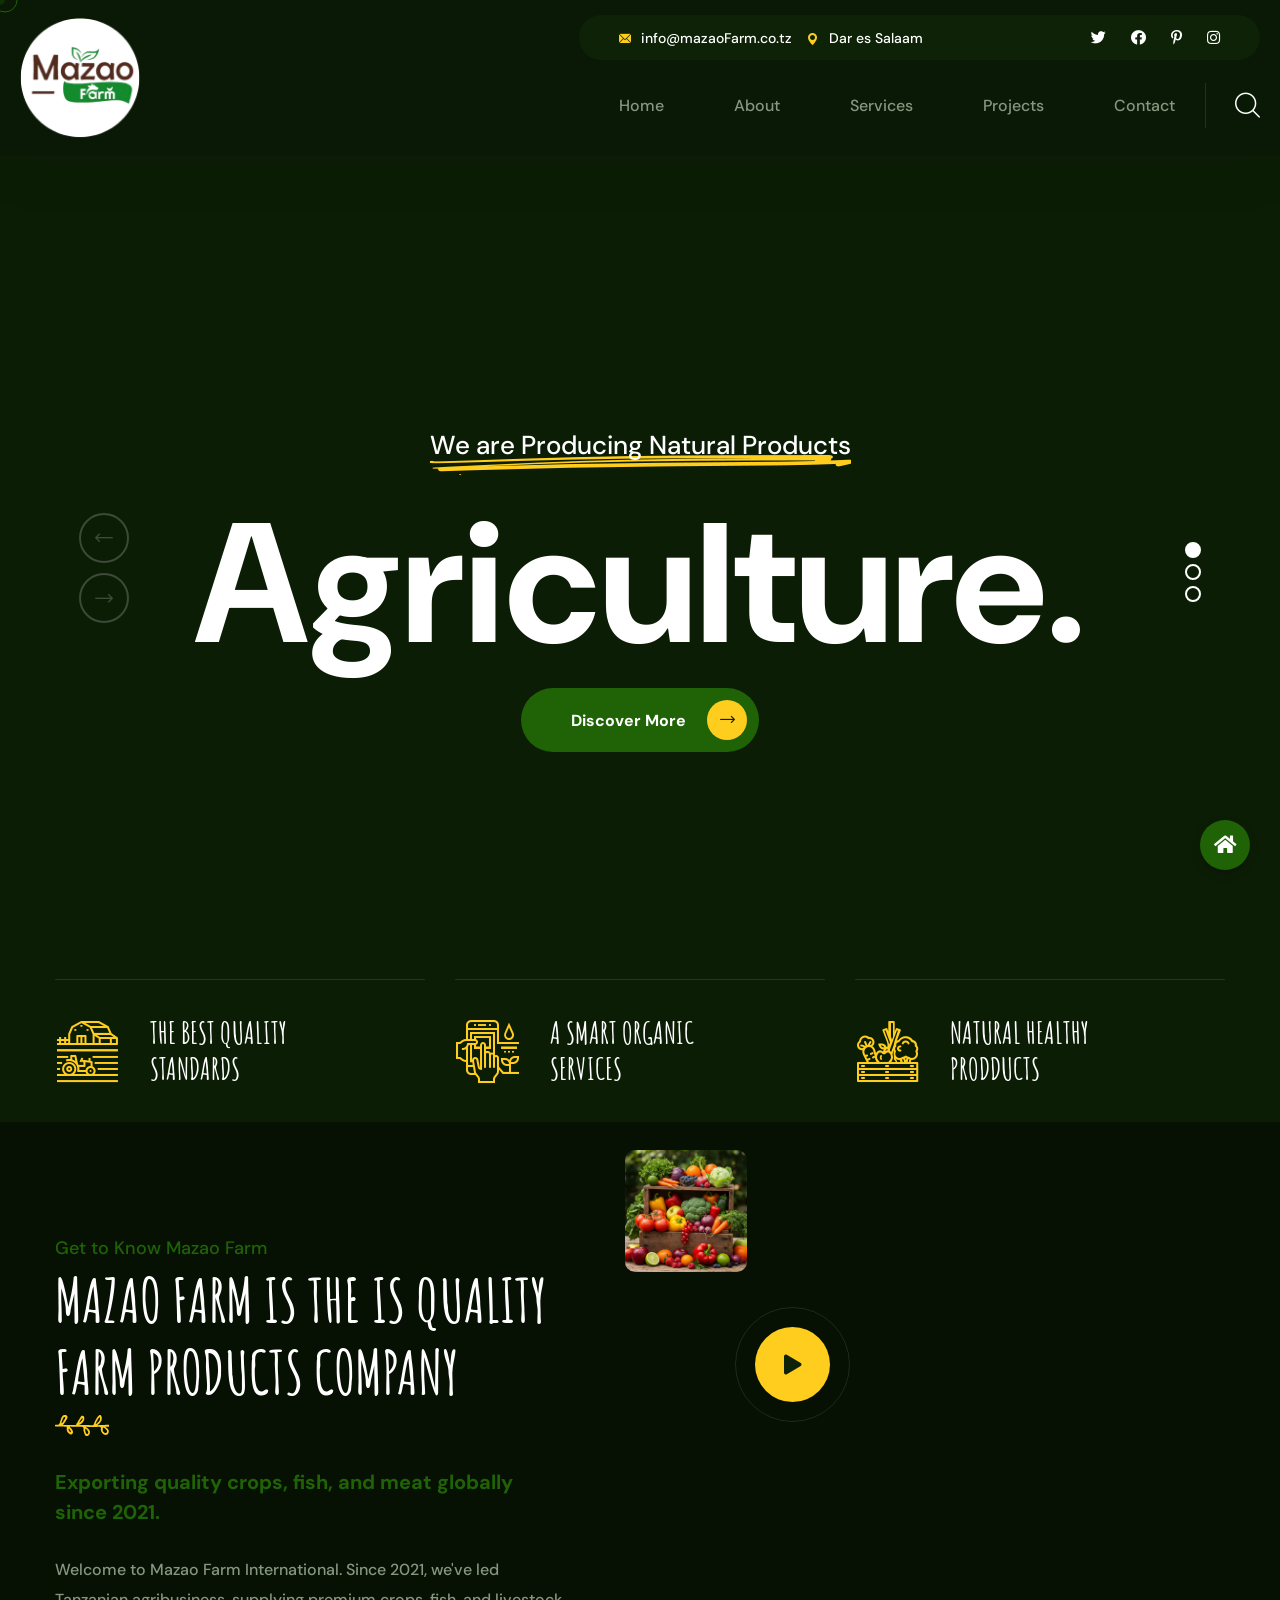
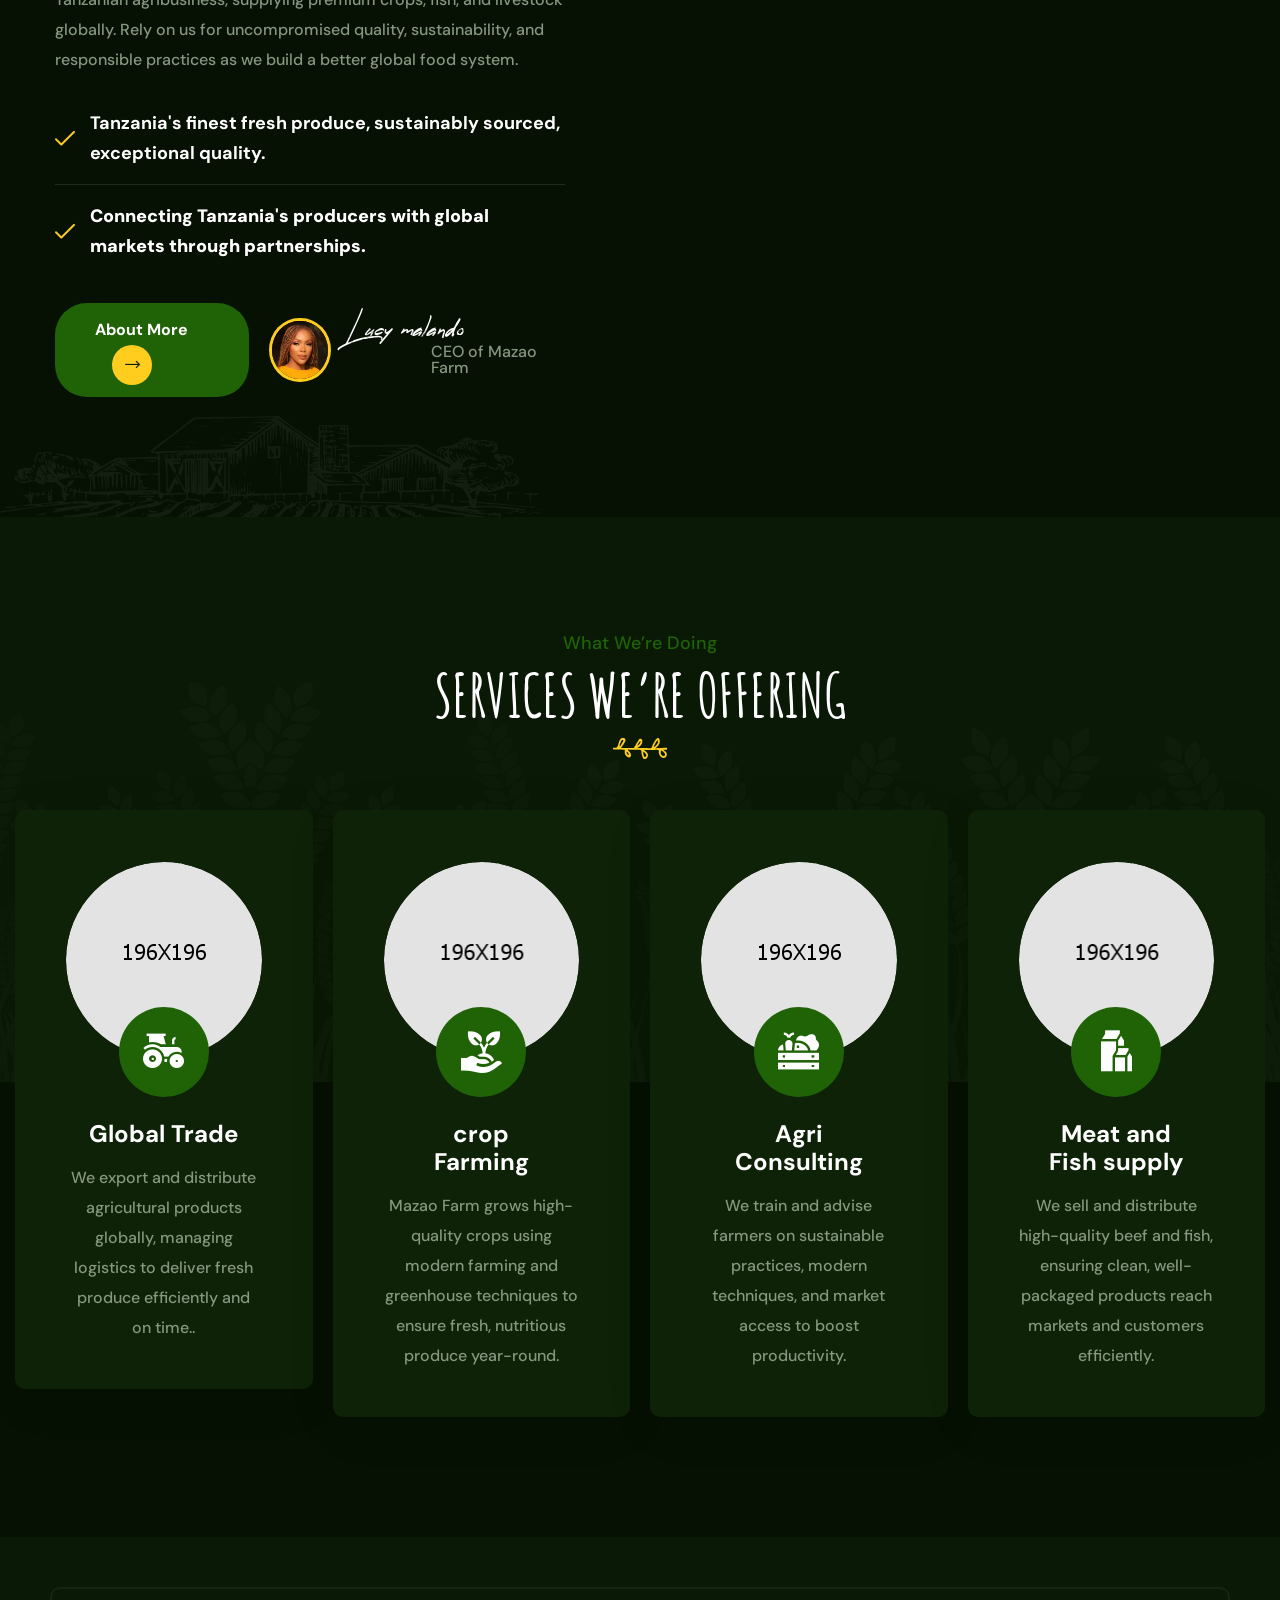
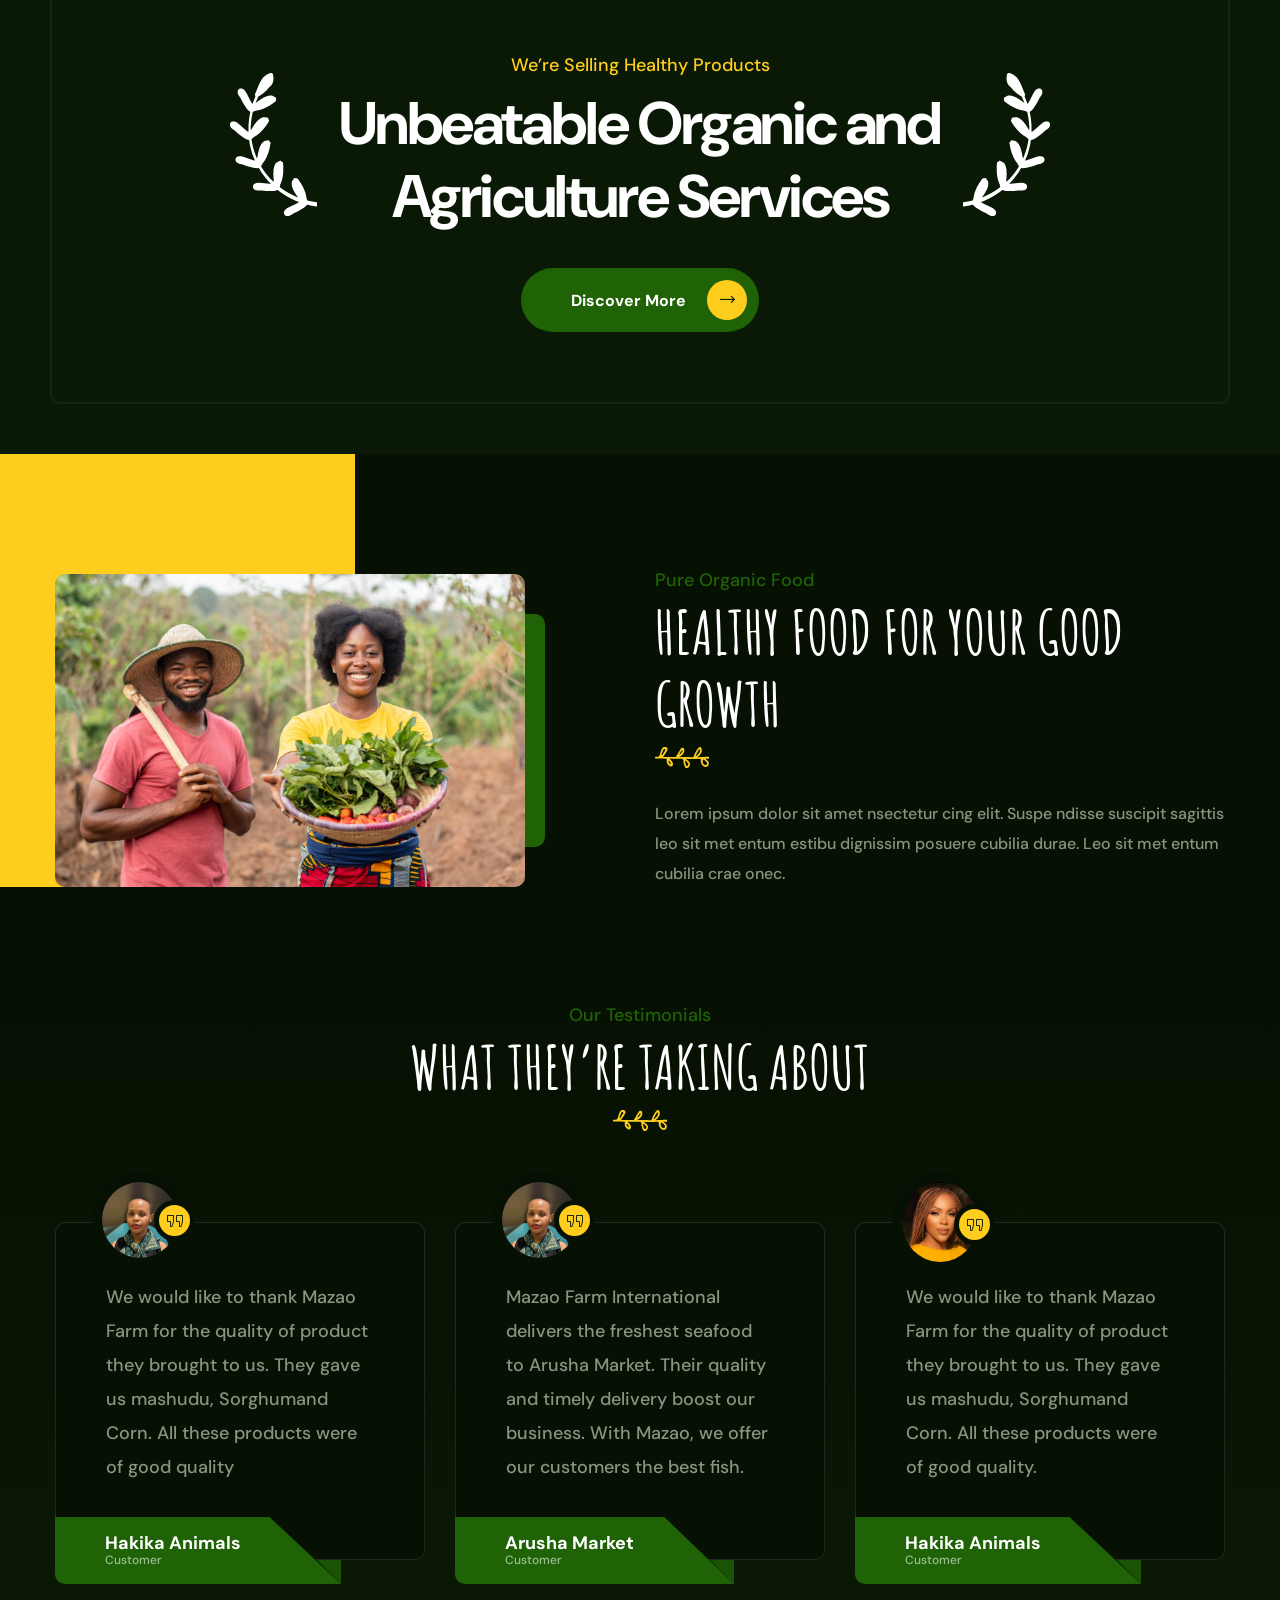
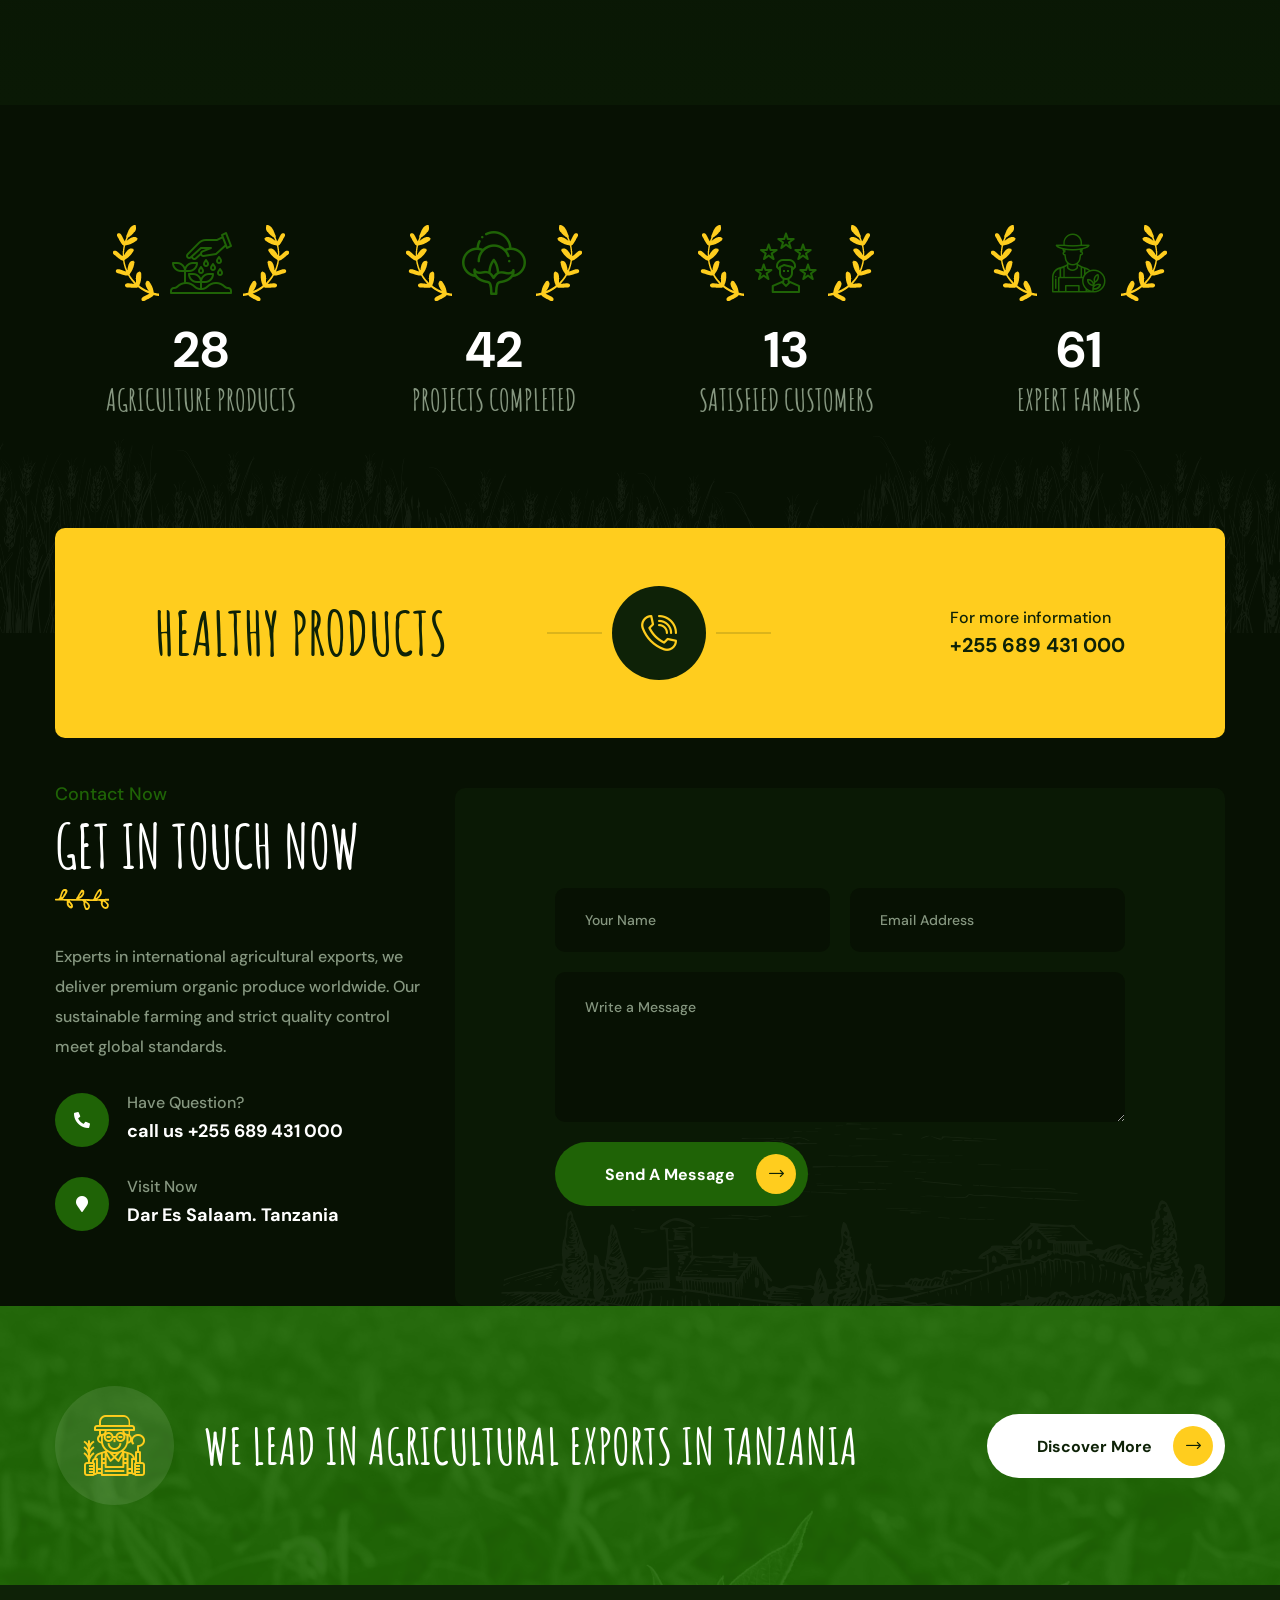
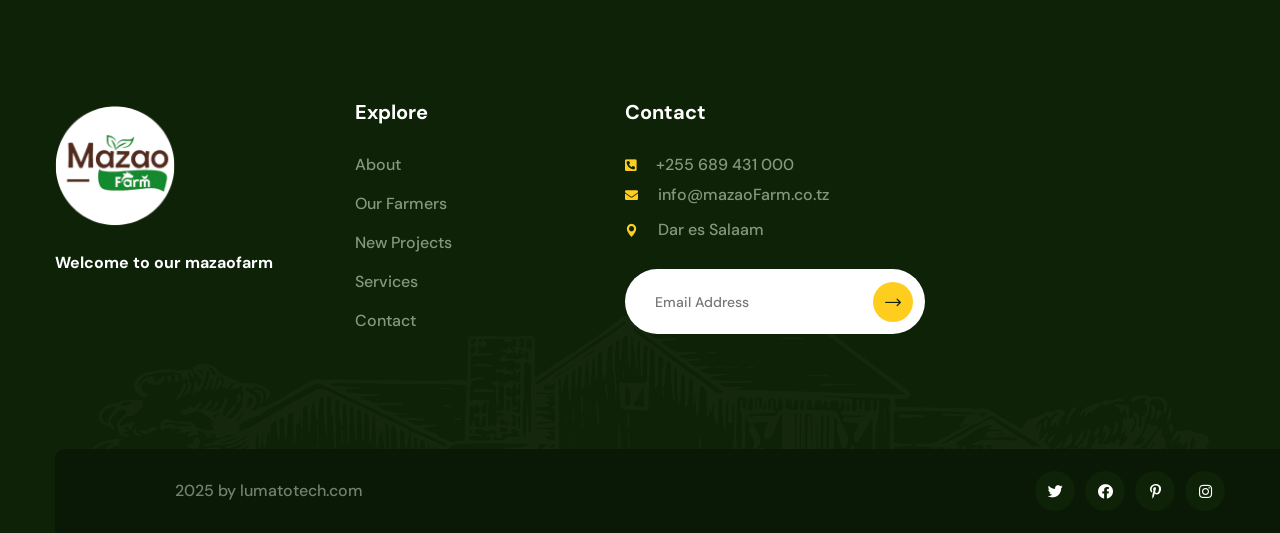
==== commit 75134e7c: "fix cache issue" ====
--- a/index.html
+++ b/index.html
@@ -15,11 +15,11 @@
     <!-- Preload key resources -->
     <link rel="preload" href="assets/images/backgrounds/main-slider-1-1.jpg" as="image" fetchpriority="high">
     <link rel="preload" href="assets/vendors/agrion-icons/fonts/agrion.woff" as="font" type="font/woff" crossorigin>
-    <link rel="preload" href="assets/vendors/bootstrap/css/bootstrap.min.css" as="style">
-    <link rel="preload" href="assets/vendors/fontawesome/css/all.min.css" as="style">
-    <link rel="preload" href="assets/css/agrion.css" as="style">
-    <link rel="preload" href="assets/css/floating-home-button.css" as="style">
-    <link rel="preload" href="assets/vendors/jquery/jquery-3.6.0.min.js" as="script">
+    <link rel="preload" href="assets/vendors/bootstrap/css/bootstrap.min.css?v=1.1" as="style">
+    <link rel="preload" href="assets/vendors/fontawesome/css/all.min.css?v=1.1" as="style">
+    <link rel="preload" href="assets/css/agrion.css?v=1.1" as="style">
+    <link rel="preload" href="assets/css/floating-home-button.css?v=1.1" as="style">
+    <link rel="preload" href="assets/vendors/jquery/jquery-3.6.0.min.js?v=1.1" as="script">
     
     <!-- Favicons -->
     <link rel="apple-touch-icon" sizes="180x180" href="assets/images/favicons/apple-touch-icon.png">
@@ -55,32 +55,32 @@
     <link href="https://fonts.googleapis.com/css2?family=DM+Sans:ital,wght@0,400;0,500;0,700;1,400;1,500;1,700&family=Amatic+SC:wght@400;700&display=swap" rel="stylesheet" media="print" onload="this.media='all'">
     
     <!-- Primary stylesheets -->
-    <link rel="stylesheet" href="assets/vendors/bootstrap/css/bootstrap.min.css">
-    <link rel="stylesheet" href="assets/vendors/fontawesome/css/all.min.css">
-    <link rel="stylesheet" href="assets/vendors/swiper/swiper.min.css">
-    <link rel="stylesheet" href="assets/vendors/agrion-icons/style.css">
-    <link rel="stylesheet" href="assets/css/agrion.css">
-    <link rel="stylesheet" href="assets/css/agrion-responsive.css">
-    <link rel="stylesheet" href="assets/css/agrion-dark.css">
-    <link rel="stylesheet" href="assets/css/floating-home-button.css">
+    <link rel="stylesheet" href="assets/vendors/bootstrap/css/bootstrap.min.css?v=1.1">
+    <link rel="stylesheet" href="assets/vendors/fontawesome/css/all.min.css?v=1.1">
+    <link rel="stylesheet" href="assets/vendors/swiper/swiper.min.css?v=1.1">
+    <link rel="stylesheet" href="assets/vendors/agrion-icons/style.css?v=1.1">
+    <link rel="stylesheet" href="assets/css/agrion.css?v=1.1">
+    <link rel="stylesheet" href="assets/css/agrion-responsive.css?v=1.1">
+    <link rel="stylesheet" href="assets/css/agrion-dark.css?v=1.1">
+    <link rel="stylesheet" href="assets/css/floating-home-button.css?v=1.1">
     
     <!-- Secondary stylesheets loaded with lower priority -->
-    <link rel="stylesheet" href="assets/vendors/animate/animate.min.css" media="print" onload="this.media='all'">
-    <link rel="stylesheet" href="assets/vendors/animate/custom-animate.css" media="print" onload="this.media='all'">
-    <link rel="stylesheet" href="assets/vendors/jarallax/jarallax.css" media="print" onload="this.media='all'">
-    <link rel="stylesheet" href="assets/vendors/jquery-magnific-popup/jquery.magnific-popup.css" media="print" onload="this.media='all'">
-    <link rel="stylesheet" href="assets/vendors/nouislider/nouislider.min.css" media="print" onload="this.media='all'">
-    <link rel="stylesheet" href="assets/vendors/nouislider/nouislider.pips.css" media="print" onload="this.media='all'">
-    <link rel="stylesheet" href="assets/vendors/odometer/odometer.min.css" media="print" onload="this.media='all'">
-    <link rel="stylesheet" href="assets/vendors/tiny-slider/tiny-slider.min.css" media="print" onload="this.media='all'">
-    <link rel="stylesheet" href="assets/vendors/reey-font/stylesheet.css" media="print" onload="this.media='all'">
-    <link rel="stylesheet" href="assets/vendors/owl-carousel/owl.carousel.min.css" media="print" onload="this.media='all'">
-    <link rel="stylesheet" href="assets/vendors/owl-carousel/owl.theme.default.min.css" media="print" onload="this.media='all'">
-    <link rel="stylesheet" href="assets/vendors/bxslider/jquery.bxslider.css" media="print" onload="this.media='all'">
-    <link rel="stylesheet" href="assets/vendors/bootstrap-select/css/bootstrap-select.min.css" media="print" onload="this.media='all'">
-    <link rel="stylesheet" href="assets/vendors/vegas/vegas.min.css" media="print" onload="this.media='all'">
-    <link rel="stylesheet" href="assets/vendors/jquery-ui/jquery-ui.css" media="print" onload="this.media='all'">
-    <link rel="stylesheet" href="assets/vendors/timepicker/timePicker.css" media="print" onload="this.media='all'">
+    <link rel="stylesheet" href="assets/vendors/animate/animate.min.css?v=1.1" media="print" onload="this.media='all'">
+    <link rel="stylesheet" href="assets/vendors/animate/custom-animate.css?v=1.1" media="print" onload="this.media='all'">
+    <link rel="stylesheet" href="assets/vendors/jarallax/jarallax.css?v=1.1" media="print" onload="this.media='all'">
+    <link rel="stylesheet" href="assets/vendors/jquery-magnific-popup/jquery.magnific-popup.css?v=1.1" media="print" onload="this.media='all'">
+    <link rel="stylesheet" href="assets/vendors/nouislider/nouislider.min.css?v=1.1" media="print" onload="this.media='all'">
+    <link rel="stylesheet" href="assets/vendors/nouislider/nouislider.pips.css?v=1.1" media="print" onload="this.media='all'">
+    <link rel="stylesheet" href="assets/vendors/odometer/odometer.min.css?v=1.1" media="print" onload="this.media='all'">
+    <link rel="stylesheet" href="assets/vendors/tiny-slider/tiny-slider.min.css?v=1.1" media="print" onload="this.media='all'">
+    <link rel="stylesheet" href="assets/vendors/reey-font/stylesheet.css?v=1.1" media="print" onload="this.media='all'">
+    <link rel="stylesheet" href="assets/vendors/owl-carousel/owl.carousel.min.css?v=1.1" media="print" onload="this.media='all'">
+    <link rel="stylesheet" href="assets/vendors/owl-carousel/owl.theme.default.min.css?v=1.1" media="print" onload="this.media='all'">
+    <link rel="stylesheet" href="assets/vendors/bxslider/jquery.bxslider.css?v=1.1" media="print" onload="this.media='all'">
+    <link rel="stylesheet" href="assets/vendors/bootstrap-select/css/bootstrap-select.min.css?v=1.1" media="print" onload="this.media='all'">
+    <link rel="stylesheet" href="assets/vendors/vegas/vegas.min.css?v=1.1" media="print" onload="this.media='all'">
+    <link rel="stylesheet" href="assets/vendors/jquery-ui/jquery-ui.css?v=1.1" media="print" onload="this.media='all'">
+    <link rel="stylesheet" href="assets/vendors/timepicker/timePicker.css?v=1.1" media="print" onload="this.media='all'">
     
     <!-- Fallback for browsers with JavaScript disabled -->
     <noscript>
@@ -1142,33 +1142,33 @@
     <!-- /.search-popup -->
 
     <!-- All scripts loaded in original order with minimal optimization -->
-    <script src="assets/vendors/jquery/jquery-3.6.0.min.js"></script>
-    <script src="assets/vendors/bootstrap/js/bootstrap.bundle.min.js"></script>
-    <script src="assets/vendors/jarallax/jarallax.min.js"></script>
-    <script src="assets/vendors/jquery-ajaxchimp/jquery.ajaxchimp.min.js"></script>
-    <script src="assets/vendors/jquery-appear/jquery.appear.min.js"></script>
-    <script src="assets/vendors/jquery-circle-progress/jquery.circle-progress.min.js"></script>
-    <script src="assets/vendors/jquery-magnific-popup/jquery.magnific-popup.min.js"></script>
-    <script src="assets/vendors/jquery-validate/jquery.validate.min.js"></script>
-    <script src="assets/vendors/nouislider/nouislider.min.js"></script>
-    <script src="assets/vendors/odometer/odometer.min.js"></script>
-    <script src="assets/vendors/swiper/swiper.min.js"></script>
-    <script src="assets/vendors/tiny-slider/tiny-slider.min.js"></script>
-    <script src="assets/vendors/wNumb/wNumb.min.js"></script>
-    <script src="assets/vendors/wow/wow.js"></script>
-    <script src="assets/vendors/isotope/isotope.js"></script>
-    <script src="assets/vendors/countdown/countdown.min.js"></script>
-    <script src="assets/vendors/owl-carousel/owl.carousel.min.js"></script>
-    <script src="assets/vendors/bxslider/jquery.bxslider.min.js"></script>
-    <script src="assets/vendors/bootstrap-select/js/bootstrap-select.min.js"></script>
-    <script src="assets/vendors/vegas/vegas.min.js"></script>
-    <script src="assets/vendors/jquery-ui/jquery-ui.js"></script>
-    <script src="assets/vendors/timepicker/timePicker.js"></script>
-    <script src="assets/vendors/circleType/jquery.circleType.js"></script>
-    <script src="assets/vendors/circleType/jquery.lettering.min.js"></script>
+    <script src="assets/vendors/jquery/jquery-3.6.0.min.js?v=1.1"></script>
+    <script src="assets/vendors/bootstrap/js/bootstrap.bundle.min.js?v=1.1"></script>
+    <script src="assets/vendors/jarallax/jarallax.min.js?v=1.1"></script>
+    <script src="assets/vendors/jquery-ajaxchimp/jquery.ajaxchimp.min.js?v=1.1"></script>
+    <script src="assets/vendors/jquery-appear/jquery.appear.min.js?v=1.1"></script>
+    <script src="assets/vendors/jquery-circle-progress/jquery.circle-progress.min.js?v=1.1"></script>
+    <script src="assets/vendors/jquery-magnific-popup/jquery.magnific-popup.min.js?v=1.1"></script>
+    <script src="assets/vendors/jquery-validate/jquery.validate.min.js?v=1.1"></script>
+    <script src="assets/vendors/nouislider/nouislider.min.js?v=1.1"></script>
+    <script src="assets/vendors/odometer/odometer.min.js?v=1.1"></script>
+    <script src="assets/vendors/swiper/swiper.min.js?v=1.1"></script>
+    <script src="assets/vendors/tiny-slider/tiny-slider.min.js?v=1.1"></script>
+    <script src="assets/vendors/wNumb/wNumb.min.js?v=1.1"></script>
+    <script src="assets/vendors/wow/wow.js?v=1.1"></script>
+    <script src="assets/vendors/isotope/isotope.js?v=1.1"></script>
+    <script src="assets/vendors/countdown/countdown.min.js?v=1.1"></script>
+    <script src="assets/vendors/owl-carousel/owl.carousel.min.js?v=1.1"></script>
+    <script src="assets/vendors/bxslider/jquery.bxslider.min.js?v=1.1"></script>
+    <script src="assets/vendors/bootstrap-select/js/bootstrap-select.min.js?v=1.1"></script>
+    <script src="assets/vendors/vegas/vegas.min.js?v=1.1"></script>
+    <script src="assets/vendors/jquery-ui/jquery-ui.js?v=1.1"></script>
+    <script src="assets/vendors/timepicker/timePicker.js?v=1.1"></script>
+    <script src="assets/vendors/circleType/jquery.circleType.js?v=1.1"></script>
+    <script src="assets/vendors/circleType/jquery.lettering.min.js?v=1.1"></script>
     
     <!-- Main template js with proper initialization -->
-    <script src="assets/js/agrion.js"></script>
+    <script src="assets/js/agrion.js?v=1.1"></script>
     
     <!-- Custom script to hide preloader -->
     <script>
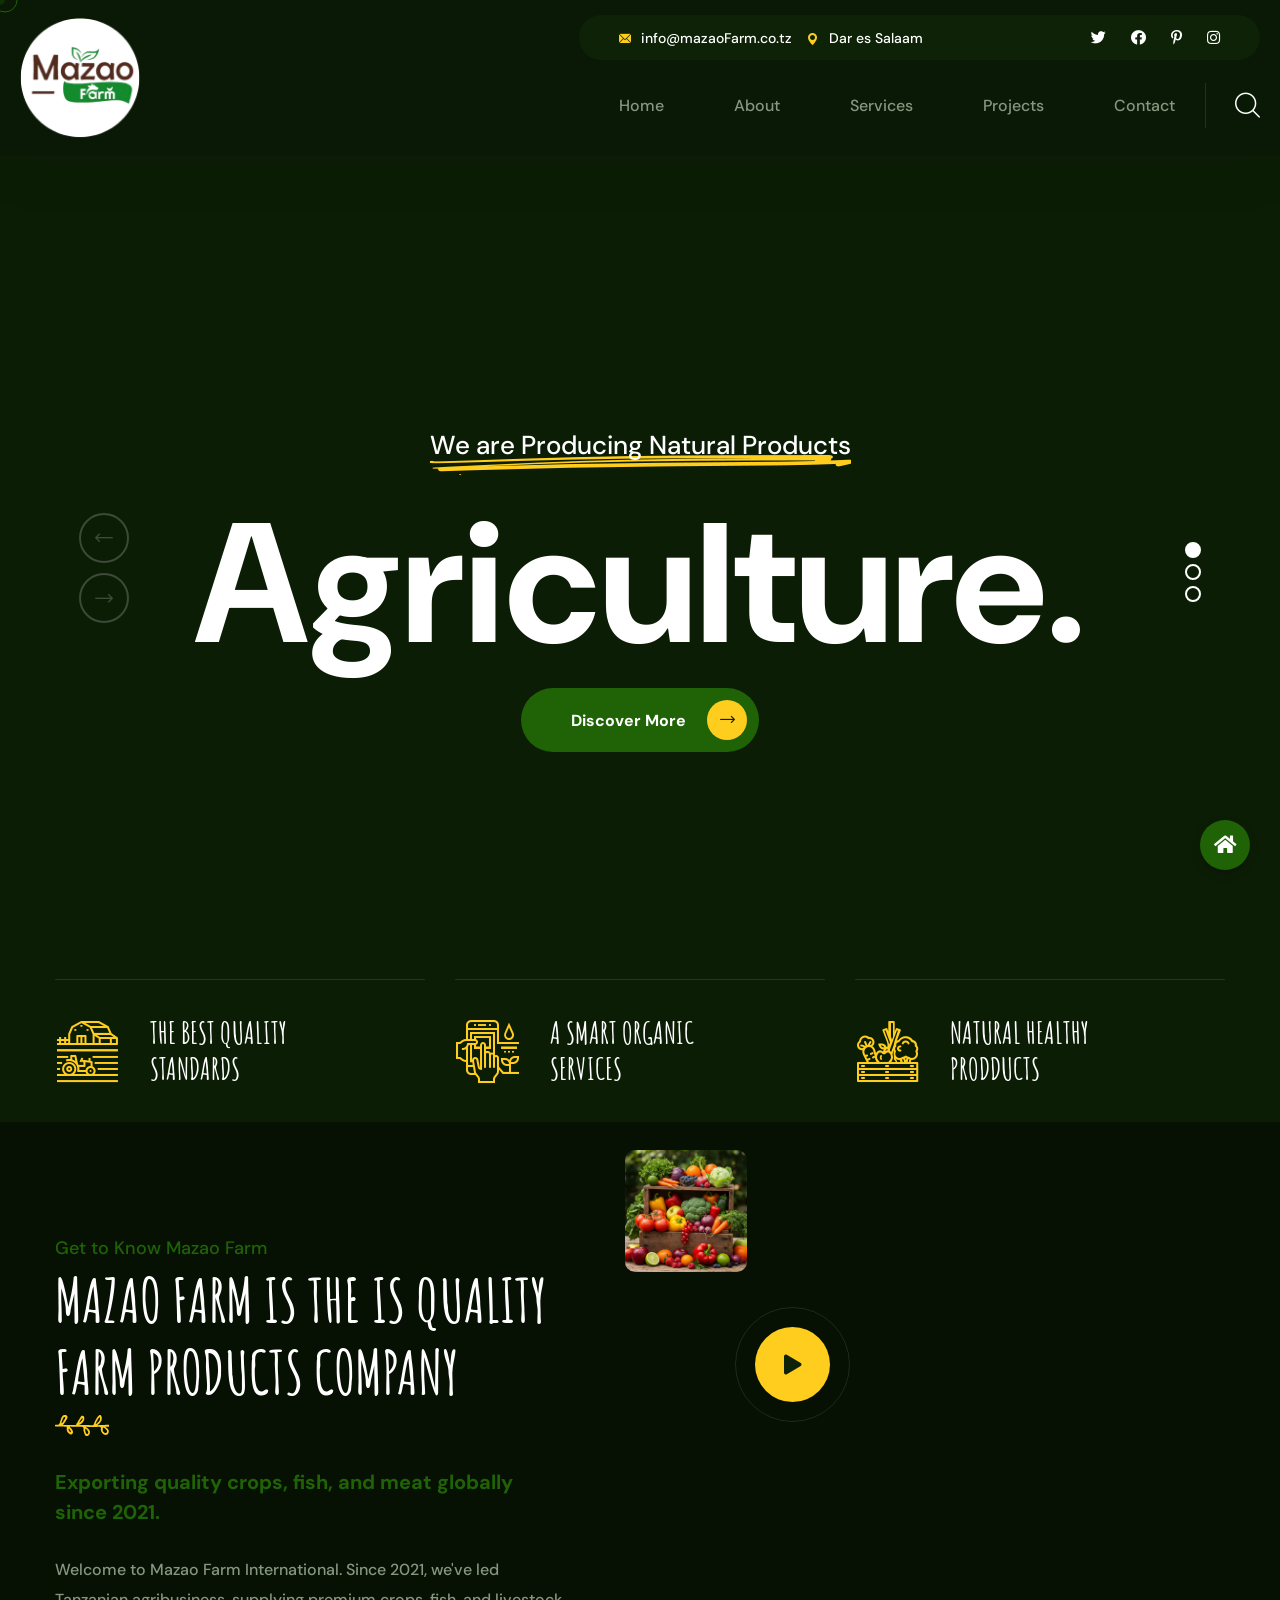
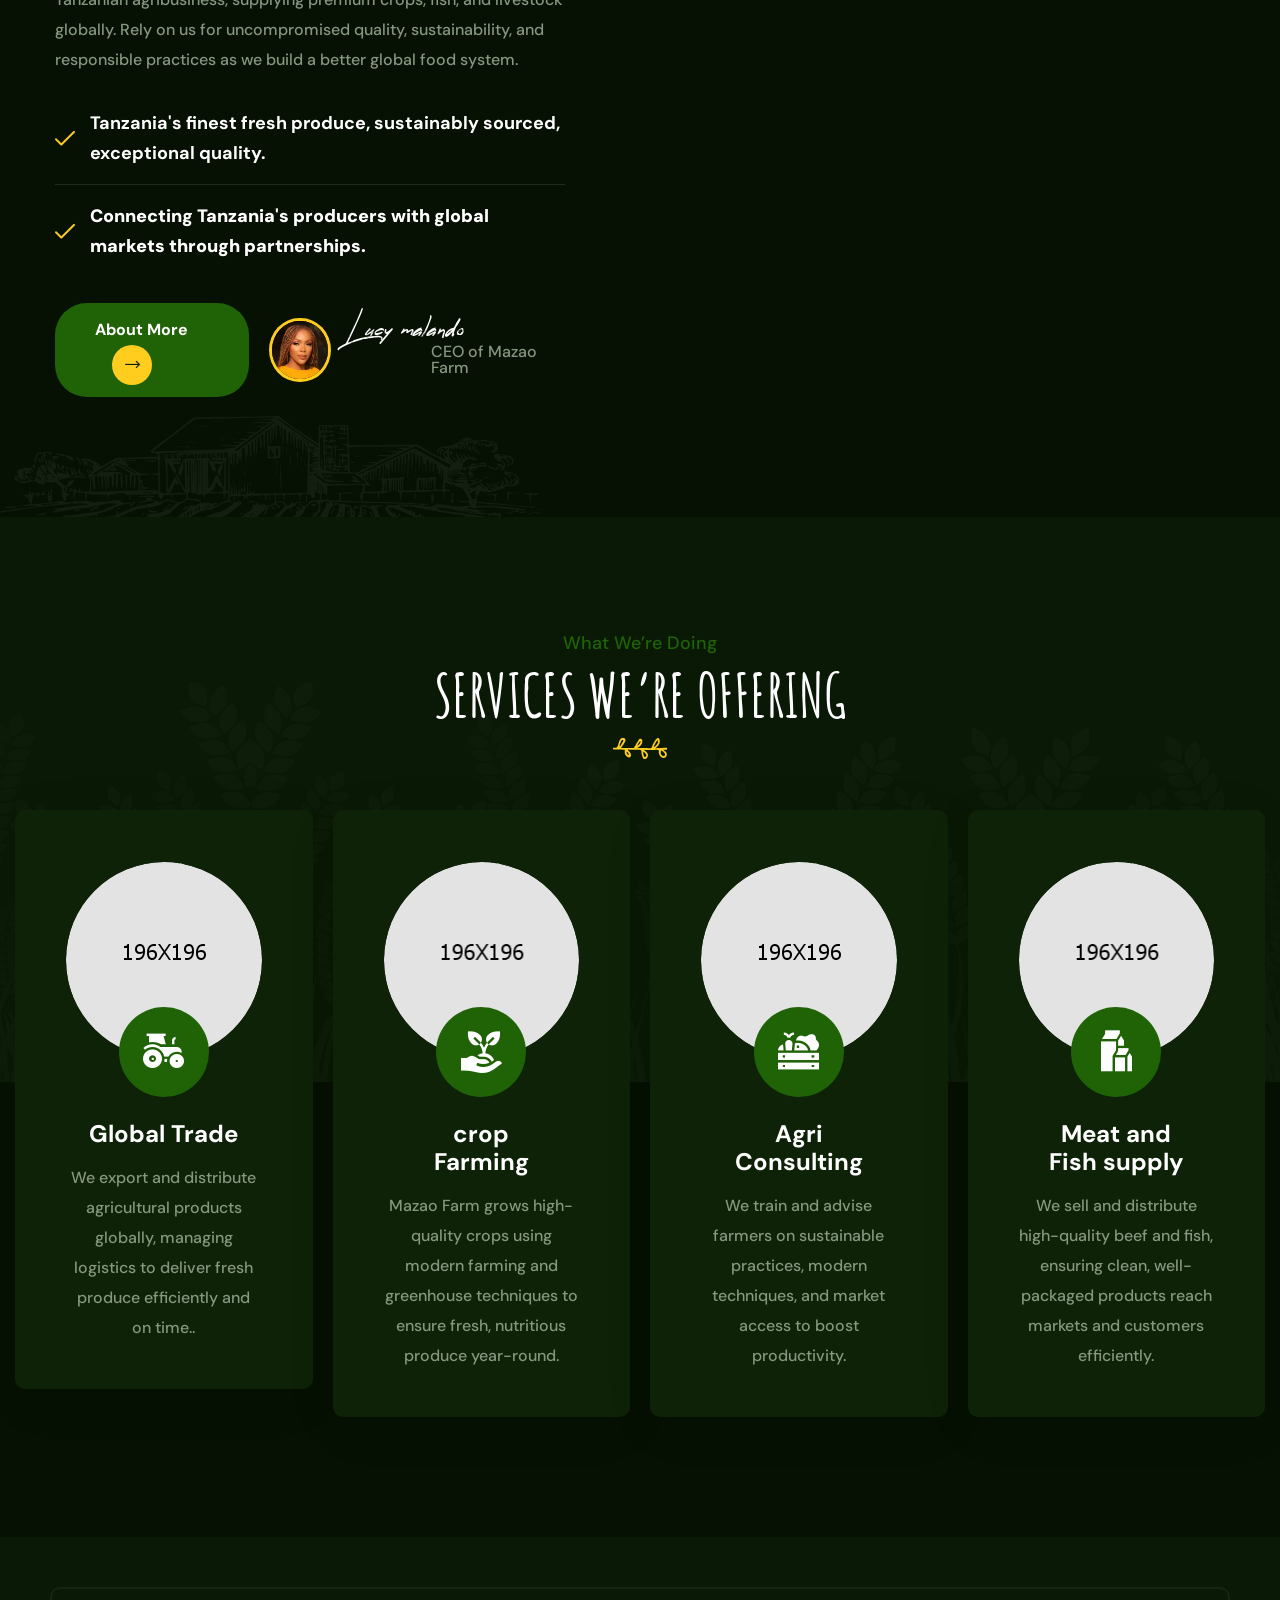
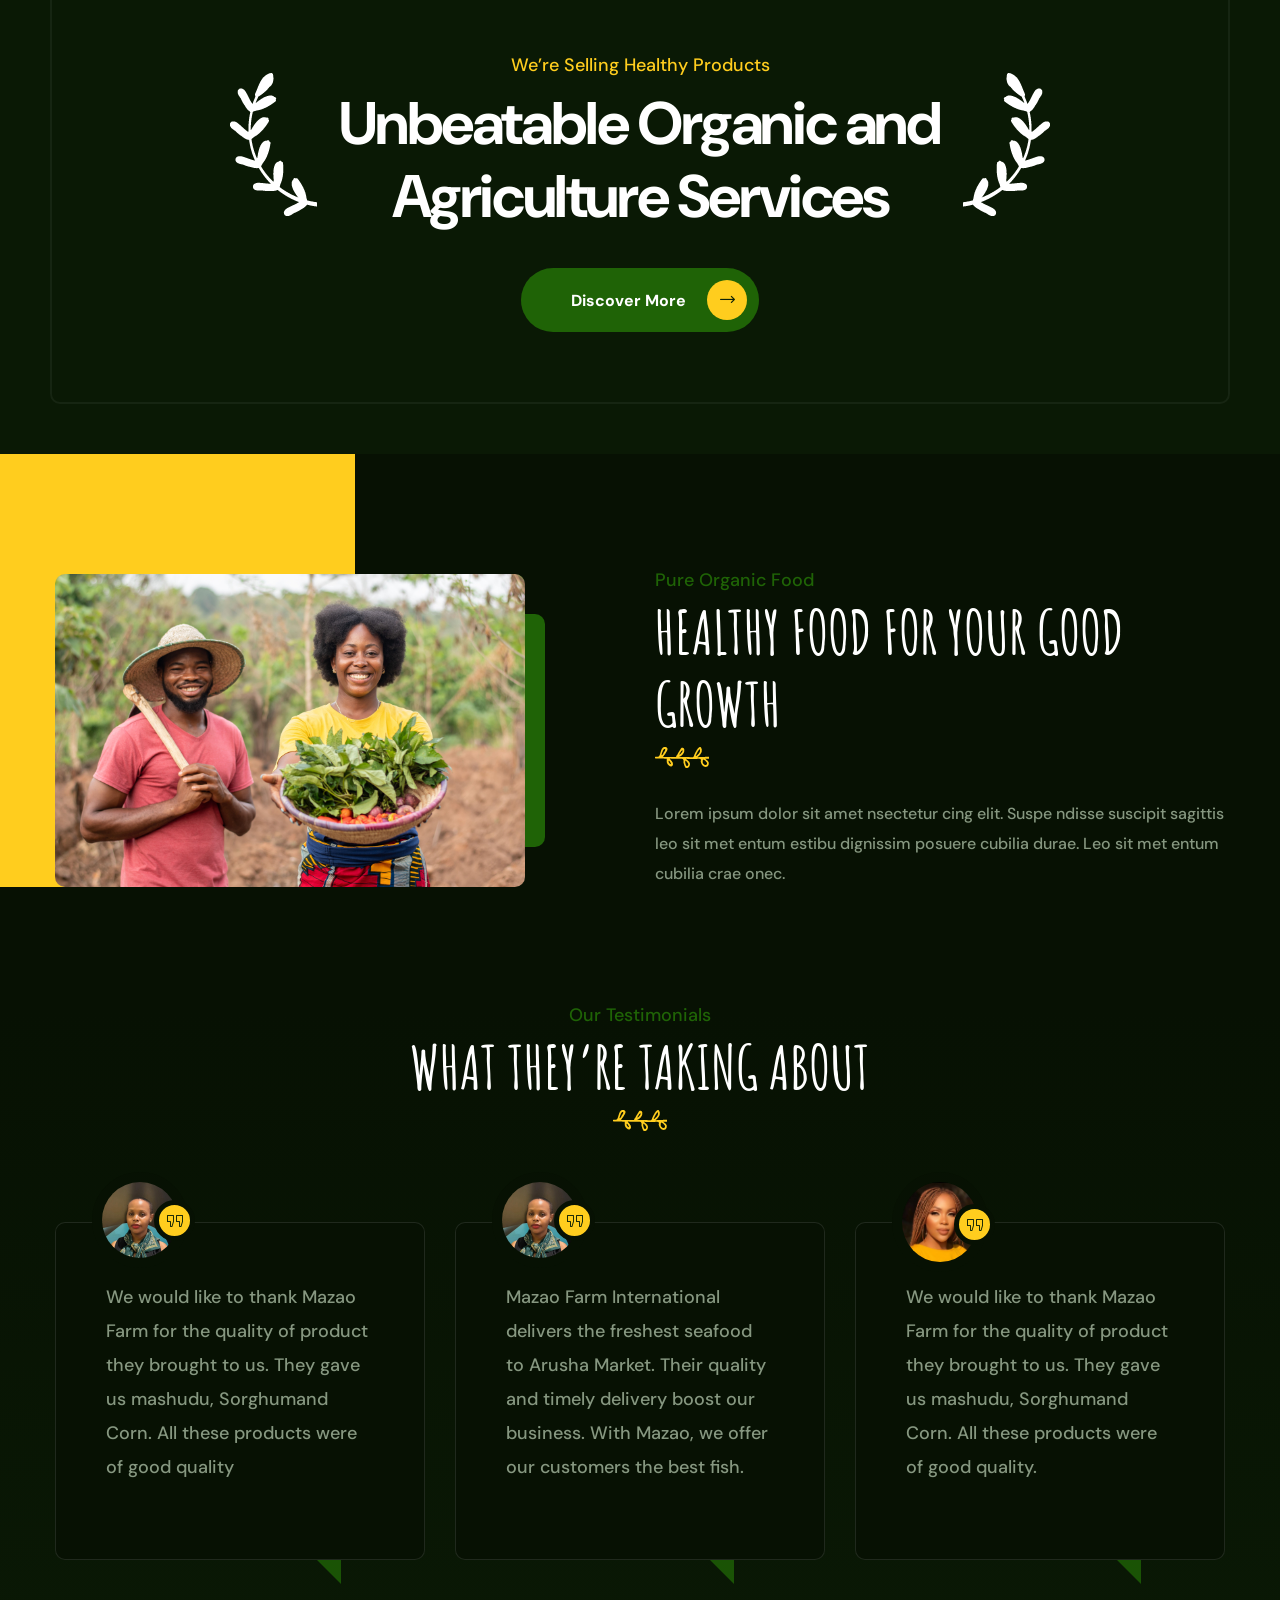
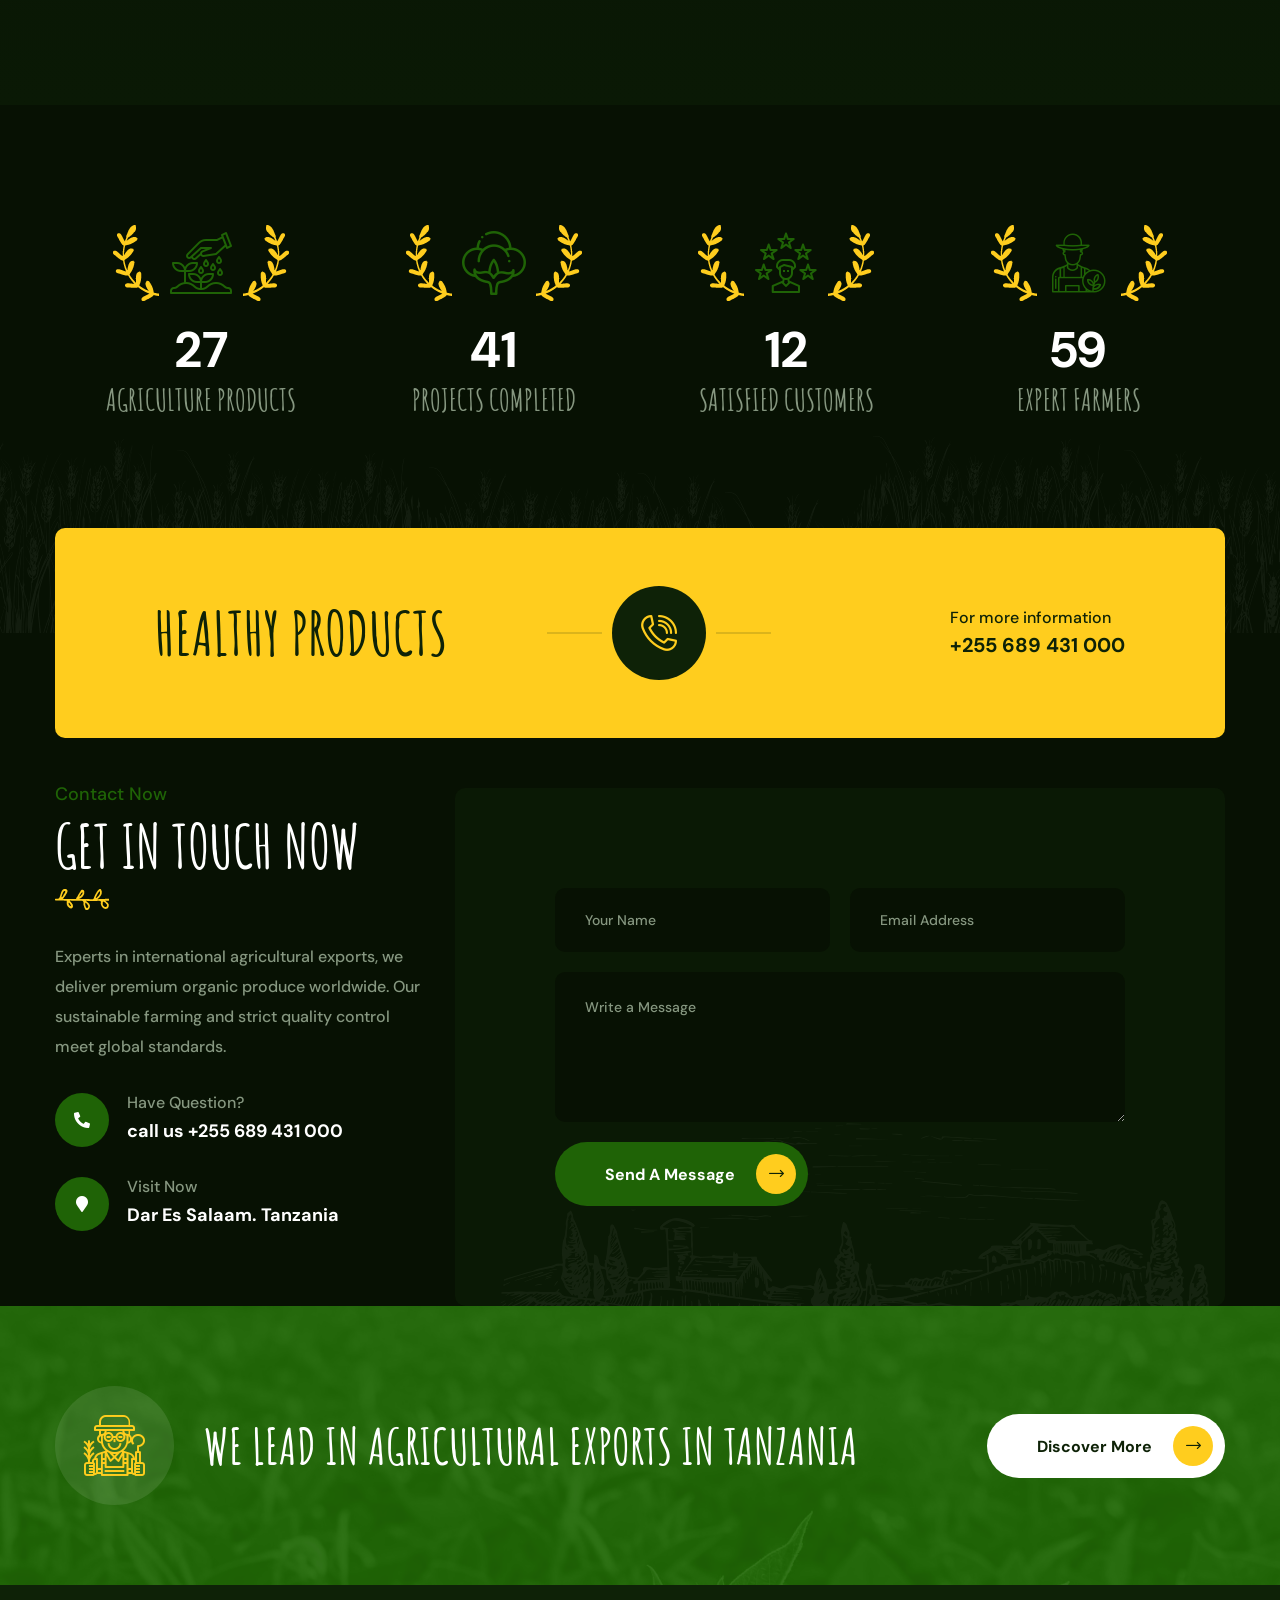
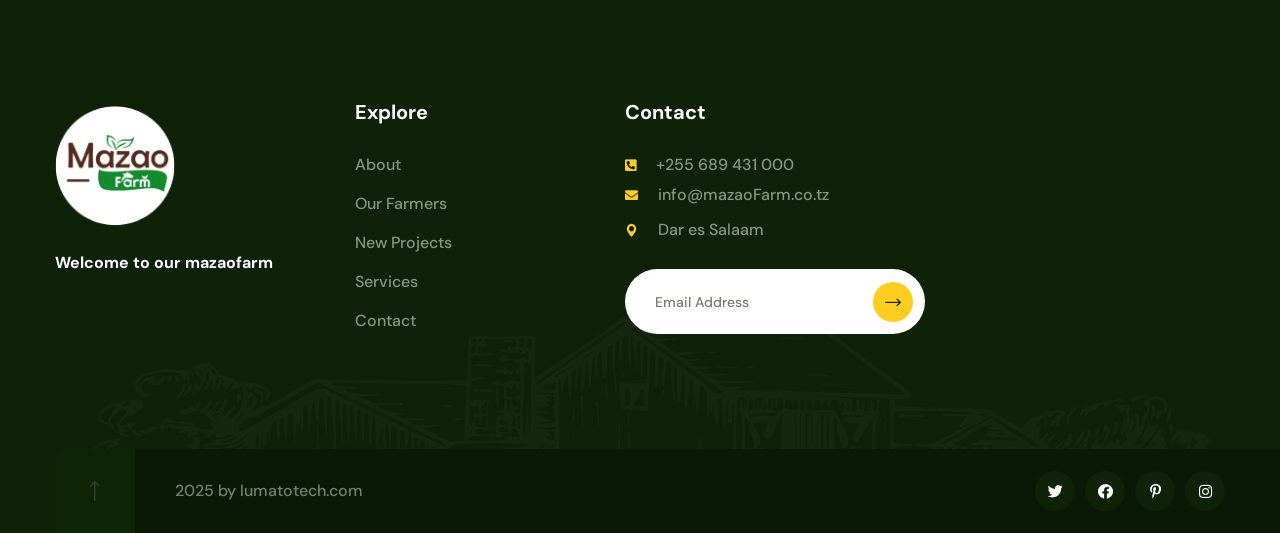
==== commit 917bce31: "remove favicon" ====
--- a/index.html
+++ b/index.html
@@ -21,11 +21,7 @@
     <link rel="preload" href="assets/css/floating-home-button.css?v=1.1" as="style">
     <link rel="preload" href="assets/vendors/jquery/jquery-3.6.0.min.js?v=1.1" as="script">
     
-    <!-- Favicons -->
-    <link rel="apple-touch-icon" sizes="180x180" href="assets/images/favicons/apple-touch-icon.png">
-    <link rel="icon" type="image/png" sizes="32x32" href="assets/images/favicons/favicon-32x32.png">
-    <link rel="icon" type="image/png" sizes="16x16" href="assets/images/favicons/favicon-16x16.png">
-    <link rel="manifest" href="assets/images/favicons/site.webmanifest">
+    <!-- Favicons removed -->
     <meta name="theme-color" content="#1a4a0f">
     
     <!-- Critical CSS (inlined for above-the-fold content) -->
